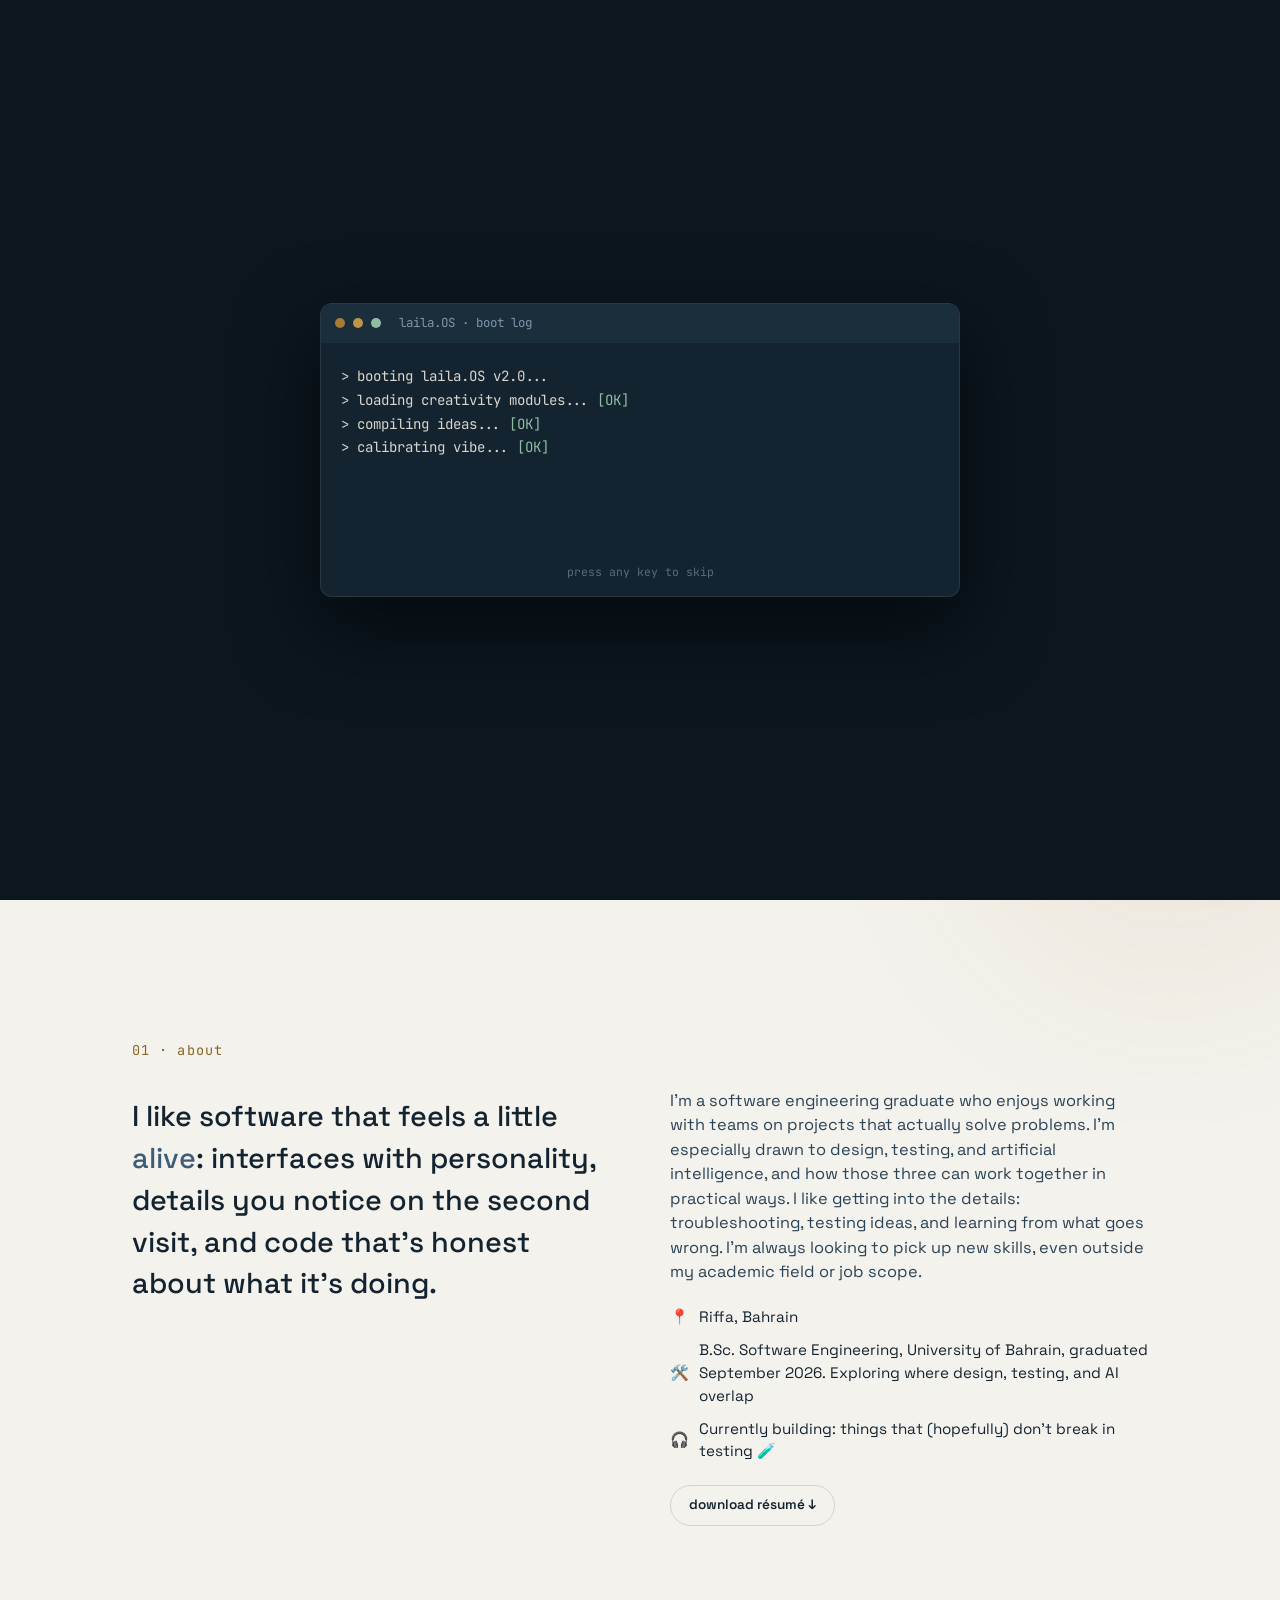
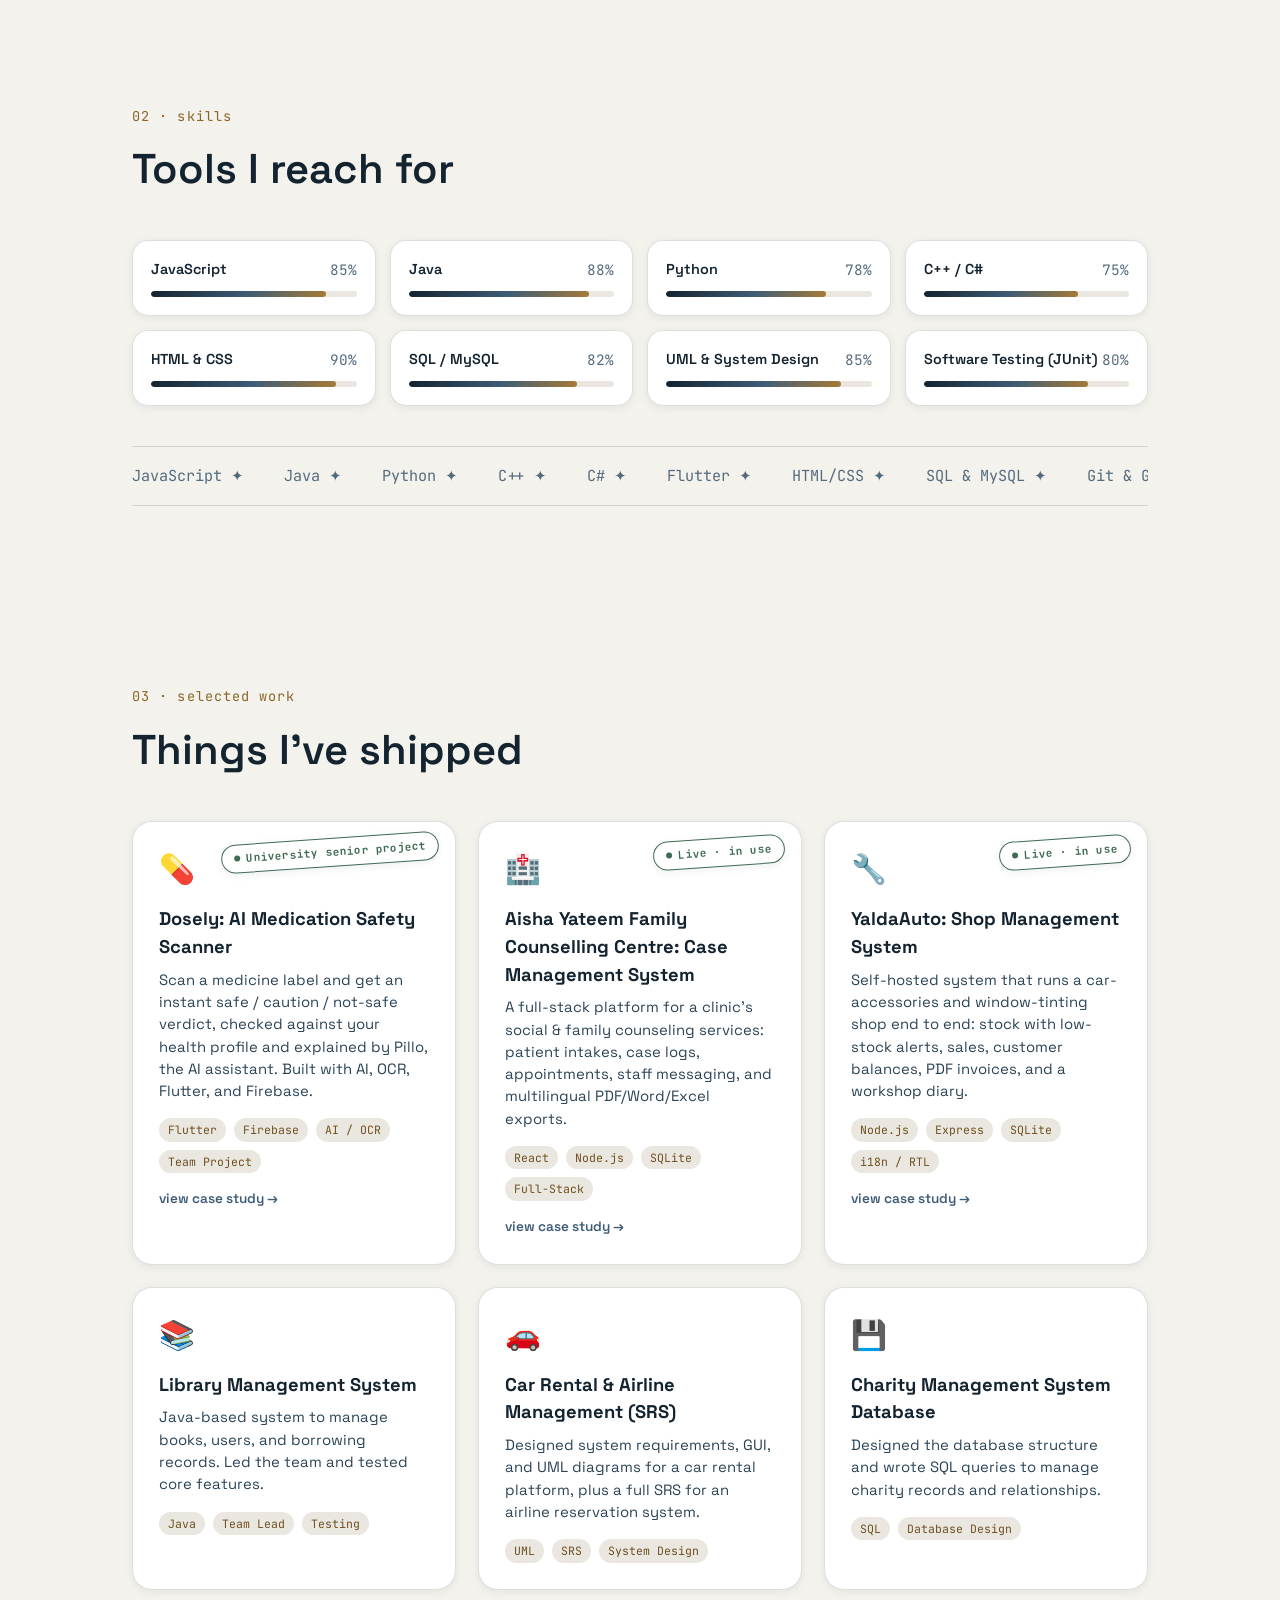
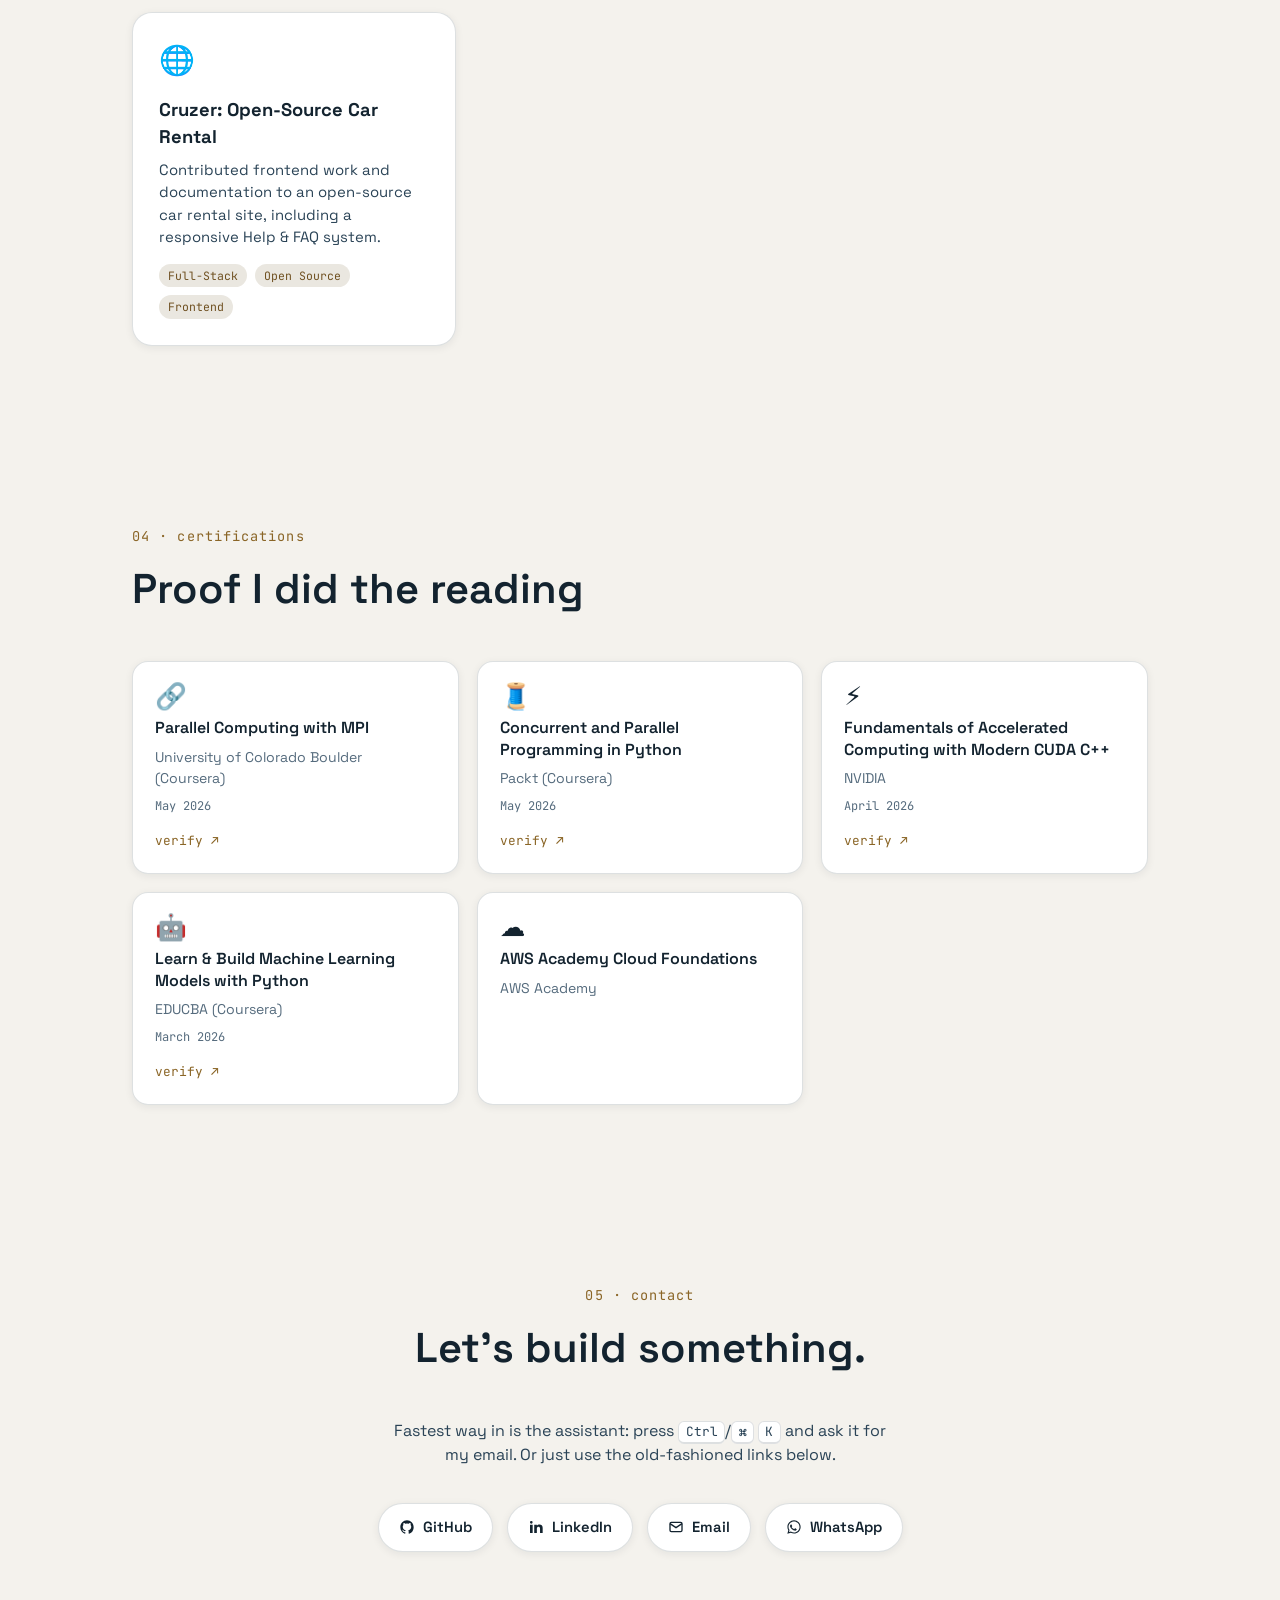
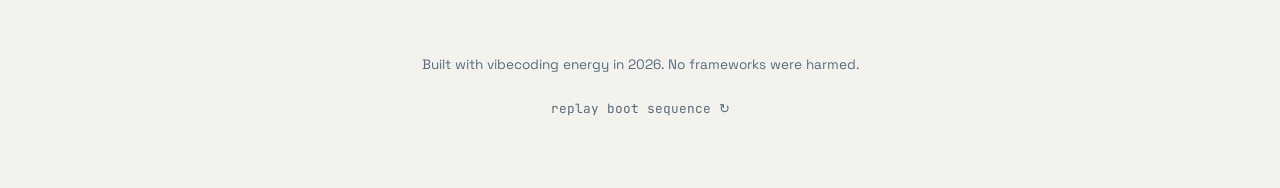
==== index.html @ dd442987 "arabic translator" ====
<!DOCTYPE html>
<html lang="en" dir="ltr" data-theme="light">
<head>
<meta charset="UTF-8">
<meta name="viewport" content="width=device-width, initial-scale=1.0">
<!-- Keep this page itself uncached, so a bumped ?v= below is actually seen.
     Browsers honour these inconsistently — a hard reload (Ctrl+Shift+R) is
     still the guaranteed way to pick up an edit. -->
<meta http-equiv="Cache-Control" content="no-cache, no-store, must-revalidate">
<meta http-equiv="Pragma" content="no-cache">
<meta http-equiv="Expires" content="0">
<title>Laila Haji · Software Engineer</title>
<meta name="description" content="Laila Haji's personal corner of the internet. Software engineering graduate focused on design, testing, and AI.">
<link rel="icon" href="data:image/svg+xml,%3Csvg xmlns='http://www.w3.org/2000/svg' viewBox='0 0 100 100'%3E%3Ctext y='.9em' font-size='90'%3E%F0%9F%A6%8B%3C/text%3E%3C/svg%3E">
<link rel="preconnect" href="https://fonts.googleapis.com">
<link rel="preconnect" href="https://fonts.gstatic.com" crossorigin>
<!-- Space Grotesk / JetBrains Mono carry no Arabic glyphs, so IBM Plex Sans
     Arabic is loaded alongside them and takes over under [dir="rtl"]. It's
     loaded in both languages because the ع on the language toggle needs it. -->
<link href="https://fonts.googleapis.com/css2?family=Space+Grotesk:wght@400;500;600;700&family=JetBrains+Mono:wght@400;500;600&family=IBM+Plex+Sans+Arabic:wght@400;500;600;700&display=swap" rel="stylesheet">
<link rel="stylesheet" href="css/style.css?v=14">
<!-- Set lang/dir before first paint — otherwise an Arabic visitor gets a
     visible LTR→RTL flip once i18n.js runs. Mirrors the pattern the theme
     toggle uses via localStorage. -->
<script>
(function () {
  try {
    var saved = localStorage.getItem("laila-lang");
    var lang = (saved === "ar" || saved === "en")
      ? saved
      : ((navigator.language || "en").toLowerCase().indexOf("ar") === 0 ? "ar" : "en");
    var root = document.documentElement;
    root.setAttribute("lang", lang);
    root.setAttribute("dir", lang === "ar" ? "rtl" : "ltr");
  } catch (e) { /* storage blocked — i18n.js still sorts it out on load */ }
})();
</script>
</head>
<body>

<!-- Boot / intro sequence -->
<div id="boot-screen" aria-hidden="true">
  <div class="boot-window">
    <div class="boot-bar">
      <span class="boot-dot r"></span><span class="boot-dot y"></span><span class="boot-dot g"></span>
      <span class="boot-title" data-i18n="boot.title">laila.OS · boot log</span>
    </div>
    <pre id="boot-log" class="boot-log"></pre>
    <div class="boot-hint" data-i18n="boot.hint">press any key to skip</div>
  </div>
</div>

<!-- Custom cursor -->
<div id="cursor-dot" class="cursor-dot"></div>
<div id="cursor-ring" class="cursor-ring"></div>

<!-- Secret doorway transition — type "vault" anywhere on the page -->
<div id="portal-overlay" aria-hidden="true"></div>

<!-- Generative background -->
<canvas id="bg-canvas"></canvas>
<div class="bg-glow bg-glow-1"></div>
<div class="bg-glow bg-glow-2"></div>

<!-- Scroll progress -->
<div id="scroll-progress"></div>

<!-- Nav -->
<header class="nav">
  <a href="#home" class="nav-logo">L<span>.</span></a>
  <nav class="nav-links">
    <a href="#about" data-i18n="nav.about">about</a>
    <a href="#work" data-i18n="nav.work">work</a>
    <a href="#skills" data-i18n="nav.skills">skills</a>
    <a href="#certs" data-i18n="nav.certs">certs</a>
    <a href="#contact" data-i18n="nav.contact">contact</a>
  </nav>
  <div class="nav-actions">
    <button id="ask-ai-btn" class="btn btn-ghost" data-i18n-title="nav.askTitle" title="Ask the assistant (Ctrl/Cmd + K)">
      <span class="dot-pulse"></span> <span data-i18n="nav.ask">ask laila.ai</span>
    </button>
    <!-- language toggle: always labelled with the language you'd switch TO -->
    <button id="lang-toggle" class="lang-btn" data-i18n-title="lang.title" data-i18n-aria-label="lang.title">
      <span id="lang-label" data-i18n="lang.label">ع</span>
    </button>
    <button id="theme-toggle" class="icon-btn" data-i18n-title="nav.theme" data-i18n-aria-label="nav.theme" title="Toggle theme" aria-label="Toggle theme">
      <svg id="theme-icon" width="18" height="18" viewBox="0 0 24 24" fill="none" stroke="currentColor" stroke-width="2"><path d="M21 12.79A9 9 0 1 1 11.21 3 7 7 0 0 0 21 12.79z"/></svg>
    </button>
  </div>
</header>

<main id="home">

  <!-- HERO -->
  <section class="hero">
    <div class="hero-text" data-reveal>
      <p class="eyebrow" data-i18n="hero.eyebrow">&lt;hello world/&gt;</p>
      <h1><span data-i18n="hero.greet">Hi, I'm</span> <span class="grad-text" id="hero-name">Laila</span>.<br><span data-i18n="hero.iam">I'm a</span> <span id="typed-role" class="typed-role"></span><span class="caret">|</span></h1>
      <p class="hero-sub" data-i18n="hero.sub">Software engineering graduate, fresh out of the University of Bahrain as of September 2026. I care about design, testing, and AI, and about building things that actually solve problems. This site is one of them; the assistant in the corner actually answers questions about me.</p>
      <div class="hero-cta">
        <a href="#work" class="btn btn-primary" data-i18n="hero.cta1">see the work</a>
        <button class="btn btn-outline" data-open-ai data-i18n="hero.cta2">ask the AI about me →</button>
      </div>
      <div class="hero-tags">
        <span data-i18n="hero.tag1">#solvesRealProblems</span><span data-i18n="hero.tag2">#testEverything</span><span data-i18n="hero.tag3">#AIcurious</span>
      </div>
    </div>

    <!-- The orrery: three orbital planes in real 3D (nodes pass behind the
         core), inside an instrument dial with a slow sweep. Decorative —
         hidden from assistive tech, and it holds still under
         prefers-reduced-motion. -->
    <div class="hero-visual" data-reveal>
      <div class="orrery" id="orrery" aria-hidden="true">

        <div class="dial">
          <span class="dial-ticks"></span>
          <span class="dial-ticks dial-ticks-major"></span>
          <span class="dial-edge"></span>
          <span class="dial-sweep"></span>
        </div>

        <!-- the core's ambient shadow, kept OUTSIDE the 3D stage on purpose
             (a blurred shadow inside a preserve-3d subtree rasterises
             against its square layer bounds and shows as a box) -->
        <span class="core-shadow"></span>

        <div class="orrery-stage" id="orrery-stage">
          <div class="plane plane-1">
            <span class="plane-ring"></span>
            <span class="plane-spin"><i class="node node-lg"></i></span>
          </div>

          <div class="plane plane-2">
            <span class="plane-ring"></span>
            <span class="plane-spin">
              <i class="node"></i>
              <i class="node node-far"></i>
            </span>
          </div>

          <div class="plane plane-3">
            <span class="plane-ring"></span>
            <span class="plane-spin">
              <i class="node node-wing">
                <svg viewBox="0 0 64 64" aria-hidden="true">
                  <path d="M32 30 C20 6 2 10 6 26 C9 38 24 34 32 30 Z"/>
                  <path d="M32 30 C44 6 62 10 58 26 C55 38 40 34 32 30 Z"/>
                  <path d="M32 32 C22 50 6 54 8 44 C10 36 24 34 32 32 Z"/>
                  <path d="M32 32 C42 50 58 54 56 44 C54 36 40 34 32 32 Z"/>
                  <rect x="30.5" y="25" width="3" height="17" rx="1.5"/>
                </svg>
              </i>
            </span>
          </div>

          <div class="core">
            <span class="core-halo"></span>
            <span class="core-halo core-halo-2"></span>
            <span class="core-mark">L</span>
          </div>
        </div>

      </div>
    </div>

    <button class="scroll-cue" id="scroll-cue" aria-label="Scroll down">
      <span></span> <span data-i18n="hero.scroll">scroll</span>
    </button>
  </section>

  <!-- ABOUT -->
  <section id="about" class="section">
    <p class="section-kicker" data-reveal data-i18n="kicker.about">01 · about</p>
    <div class="about-grid">
      <h2 class="about-lead" data-reveal data-i18n-html="about.lead">
        I like software that feels a little <em>alive</em>: interfaces with
        personality, details you notice on the second visit, and code that's
        honest about what it's doing.
      </h2>
      <div class="about-body" data-reveal>
        <p id="about-text">
          This is placeholder bio copy. Open <code>js/data.js</code> and edit
          <code>siteData.about</code> to make it yours. Talk about what you
          build, what you're curious about, and what you're currently
          leveling up in.
        </p>
        <ul class="about-facts">
          <li><span>📍</span> <span id="about-location">Somewhere, Earth</span></li>
          <li><span>🛠️</span> <span id="about-focus">Building things that think a little</span></li>
          <li><span>🎧</span> <span id="about-status">Currently vibing to: lo-fi + old error messages</span></li>
        </ul>
        <a id="resume-link" href="#" target="_blank" rel="noopener" class="btn btn-outline btn-sm" data-i18n="about.resume">download résumé ↓</a>
      </div>
    </div>
  </section>

  <!-- SKILLS -->
  <section id="skills" class="section">
    <p class="section-kicker" data-reveal data-i18n="kicker.skills">02 · skills</p>
    <h2 class="section-title" data-reveal data-i18n="title.skills">Tools I reach for</h2>
    <div id="skills-grid" class="skills-grid" data-reveal></div>
    <div class="marquee" data-reveal>
      <div class="marquee-track" id="marquee-track"></div>
    </div>
  </section>

  <!-- PROJECTS -->
  <section id="work" class="section">
    <p class="section-kicker" data-reveal data-i18n="kicker.work">03 · selected work</p>
    <h2 class="section-title" data-reveal data-i18n="title.work">Things I've shipped</h2>
    <div id="projects-grid" class="projects-grid" data-reveal></div>
  </section>

  <!-- CERTIFICATIONS -->
  <section id="certs" class="section">
    <p class="section-kicker" data-reveal data-i18n="kicker.certs">04 · certifications</p>
    <h2 class="section-title" data-reveal data-i18n="title.certs">Proof I did the reading</h2>
    <div id="certs-grid" class="certs-grid" data-reveal></div>
  </section>

  <!-- CONTACT -->
  <section id="contact" class="section contact-section">
    <p class="section-kicker" data-reveal data-i18n="kicker.contact">05 · contact</p>
    <h2 class="section-title" data-reveal data-i18n="title.contact">Let's build something.</h2>
    <p class="contact-sub" data-reveal data-i18n-html="contact.sub">
      Fastest way in is the assistant: press <kbd>Ctrl</kbd>/<kbd>⌘</kbd> <kbd>K</kbd>
      and ask it for my email. Or just use the old-fashioned links below.
    </p>
    <div class="contact-links" id="contact-links" data-reveal></div>
  </section>

</main>

<footer class="footer">
  <p id="footer-text"></p>
  <button id="replay-boot" class="link-btn" data-i18n="footer.replay">replay boot sequence ↻</button>
</footer>

<!-- Floating AI orb -->
<button id="ai-orb" class="ai-orb" data-i18n-aria-label="ai.orb" aria-label="Open AI assistant">
  <span class="ai-orb-core"></span>
</button>

<!-- AI command palette -->
<div id="ai-overlay" class="ai-overlay" aria-hidden="true">
  <div class="ai-panel" role="dialog" aria-modal="true" data-i18n-aria-label="ai.dialog" aria-label="Laila AI assistant">
    <div class="ai-panel-header">
      <span class="ai-avatar">🧠</span>
      <div>
        <div class="ai-panel-title"><span data-i18n="ai.title">laila.ai</span> <span class="ai-live" data-i18n="ai.online">● online</span></div>
        <div class="ai-panel-sub" data-i18n="ai.sub">ask me anything about Laila. Try "who is laila" or "surprise me"</div>
      </div>
      <button id="ai-voice-toggle" class="icon-btn" data-i18n-title="ai.voice" data-i18n-aria-label="ai.voice" title="Toggle spoken replies" aria-label="Toggle voice replies">🔇</button>
      <button id="ai-close" class="icon-btn" data-i18n-aria-label="ai.close" aria-label="Close">✕</button>
    </div>
    <div id="ai-thread" class="ai-thread"></div>
    <div class="ai-chips" id="ai-chips"></div>
    <form id="ai-form" class="ai-form">
      <input id="ai-input" type="text" autocomplete="off" data-i18n-placeholder="ai.placeholder" placeholder="Type a question and hit enter…" />
      <button type="submit" class="btn btn-primary btn-sm" data-i18n="ai.send">send</button>
    </form>
  </div>
</div>

<!-- Project case-study popup -->
<div id="project-modal" class="pm-overlay" aria-hidden="true">
  <div class="pm-panel" role="dialog" aria-modal="true" aria-labelledby="pm-title">
    <button id="pm-close" class="pm-close" data-i18n-aria-label="pm.close" aria-label="Close project details">✕</button>
    <div id="pm-body" class="pm-body"></div>
  </div>
</div>

<div id="toast" class="toast"></div>

<!-- ?v= is a cache-buster: bump it after editing any of these so browsers
     fetch the new file instead of serving a stale copy. -->
<script src="js/data.js?v=14"></script>
<script src="js/data.ar.js?v=14"></script>
<script src="js/i18n.js?v=14"></script>
<script src="js/particles.js?v=14"></script>
<script src="js/ai-assistant.js?v=14"></script>
<script src="js/app.js?v=14"></script>
</body>
</html>
---- css/style.css ----
/* =========================================================
   laila.OS — stylesheet

   A FORMAL palette. Three families, one job each:

     Navy    #13232F   the ink, and the ground in dark mode
     Bone    #F4F2ED   the paper (warm off-white, never stark)
     Brass   #A77B36   the single accent, used sparingly
     Sage    #3F6B52   status only ("live / in progress")
     White   #FFFFFF   cards, so they lift off the paper

   The formality comes from restraint, not from the hues: one
   dominant neutral pair (navy on bone), one accent, and
   gradients that only ever move *within* a family — a tonal
   shift, never a rainbow. Saturation stays low; the loudest
   thing on the page should be the words.

   Navy and Brass are also the two steps everything else is
   built from: the cool ramp runs navy → slate, the warm ramp
   brass → pale brass. Mid-tones are fills, the darker steps
   are for text.

   Light mode = bone paper, navy ink. Dark mode inverts it.
   Components never name a raw colour — they use the role
   tokens (--ink, --surface, --accent-*), so both themes stay
   in step.
   ========================================================= */

:root {
  /* ===== brand constants — identical in both themes ===== */
  --white: #ffffff;
  --navy: #13232f;
  --bone: #f4f2ed;
  --brass: #a77b36;
  --sage: #3f6b52;

  --navy-rgb: 19, 35, 47;
  --bone-rgb: 244, 242, 237;
  --brass-rgb: 167, 123, 54;
  --sage-rgb: 63, 107, 82;

  /* cool ramp — navy through slate, deepest → palest */
  --navy-950: #0b161e;
  --navy-900: var(--navy);       /* brand ink */
  --navy-800: #1b2e3c;
  --navy-700: #2a4356;
  --navy-600: #3e5c76;           /* slate — text-safe on bone */
  --navy-500: #556b7d;           /* muted metadata            */
  --navy-400: #7d97ac;
  --navy-300: #a9bccb;

  /* paper ramp */
  --bone-100: var(--bone);       /* brand paper */
  --bone-200: #eae7e0;
  --bone-300: #d9d5cc;

  /* warm ramp — brass (the brand value is a fill; text uses -700/-800) */
  --brass-800: #6f5020;
  --brass-700: #8a6526;
  --brass-600: var(--brass);     /* brand accent */
  --brass-400: #c09348;
  --brass-300: #dcbe84;

  /* status only — a muted sage, so "live" still reads as live */
  --sage-600: var(--sage);
  --sage-300: #8fbfa3;

  /* ===== LIGHT (default) roles ===== */
  --bg: var(--bone-100);
  --bg-soft: var(--bone-200);
  --surface: var(--white);
  --surface-glass: rgba(255, 255, 255, 0.78);
  --border: rgba(var(--navy-rgb), 0.14);
  --ink: var(--navy-900);
  --ink-soft: var(--navy-700);
  --ink-faint: var(--navy-500);

  --accent-1: var(--brass-700);  /* primary   — kickers, links, hovers   */
  --accent-2: var(--navy-600);   /* secondary — slate, the quiet one     */
  --accent-3: var(--brass-600);  /* brand brass — rules, dots, fills     */
  --accent-4: var(--navy-400);   /* decorative only — glows, particles   */

  --signal: var(--sage-600);     /* "live / in progress" badge border + dot */
  --signal-ink: var(--sage-600); /* …and its label                          */
  --signal-rgb: var(--sage-rgb);
  --on-grad: var(--white);       /* text laid over --grad / --grad-cta   */
  --on-soft: var(--brass-800);   /* accent text laid over --bg-soft      */

  /* Four gradients, by how much contrast whatever sits on top needs.
     All of them stay inside one family — that is what keeps this
     formal rather than festive. */
  --grad: linear-gradient(120deg, var(--navy-900) 0%, var(--navy-600) 100%);
  --grad-cta: linear-gradient(120deg, var(--navy-900) 0%, var(--navy-700) 100%);
  --grad-orb: linear-gradient(140deg, var(--navy-900) 0%, var(--navy-600) 100%);
  --grad-vivid: linear-gradient(120deg, var(--navy-900) 0%, var(--navy-600) 55%, var(--brass-600) 100%);
  --grad-soft: linear-gradient(120deg, rgba(var(--navy-rgb),.05), rgba(var(--brass-rgb),.10) 100%);

  --shadow-sm: 0 2px 8px rgba(var(--navy-rgb), 0.07);
  --shadow-md: 0 10px 26px rgba(var(--navy-rgb), 0.11);
  --shadow-glow: 0 10px 30px rgba(var(--navy-rgb), 0.20);

  --font-display: 'Space Grotesk', system-ui, sans-serif;
  --font-mono: 'JetBrains Mono', ui-monospace, monospace;

  --radius: 20px;
  color-scheme: light;
}

:root[data-theme="dark"] {
  /* ===== DARK roles — same families, inverted ===== */
  --bg: var(--navy-950);
  --bg-soft: var(--navy-700);   /* one step above --surface, so chips and
                                   inputs still separate from the card */
  --surface: var(--navy-800);
  --surface-glass: rgba(27, 46, 60, 0.74);
  --border: rgba(var(--bone-rgb), 0.15);
  --ink: var(--bone-100);
  --ink-soft: var(--bone-300);
  --ink-faint: var(--navy-300);

  --accent-1: var(--brass-300);
  --accent-2: var(--navy-300);
  --accent-3: var(--brass-400);
  --accent-4: var(--navy-400);

  --signal: var(--sage-300);
  --signal-ink: var(--sage-300);
  --signal-rgb: 143, 191, 163;
  --on-grad: var(--navy-950);
  --on-soft: var(--brass-300);

  --grad: linear-gradient(120deg, var(--bone-100) 0%, var(--brass-300) 100%);
  --grad-cta: linear-gradient(120deg, var(--brass-300) 0%, var(--brass-400) 100%);
  --grad-orb: linear-gradient(140deg, var(--navy-300) 0%, var(--bone-100) 100%);
  --grad-vivid: linear-gradient(120deg, var(--navy-300) 0%, var(--bone-100) 55%, var(--brass-300) 100%);
  --grad-soft: linear-gradient(120deg, rgba(var(--bone-rgb),.04), rgba(var(--brass-rgb),.14) 100%);

  --shadow-sm: 0 2px 8px rgba(0, 0, 0, 0.35);
  --shadow-md: 0 10px 26px rgba(0, 0, 0, 0.5);
  --shadow-glow: 0 10px 30px rgba(0, 0, 0, 0.55);
  color-scheme: dark;
}

* { box-sizing: border-box; }
html { scroll-behavior: smooth; }

body {
  margin: 0;
  background: var(--bg);
  color: var(--ink);
  font-family: var(--font-display);
  line-height: 1.5;
  overflow-x: hidden;
  transition: background .4s ease, color .4s ease;
}

img, svg { display: block; max-width: 100%; }
a { color: inherit; text-decoration: none; }
code { font-family: var(--font-mono); background: var(--bg-soft); padding: .1em .4em; border-radius: 6px; font-size: .9em; }
kbd { font-family: var(--font-mono); background: var(--surface); border: 1px solid var(--border); border-bottom-width: 2px; padding: .1em .5em; border-radius: 6px; font-size: .8em; }

::selection { background: var(--accent-2); color: var(--white); }

/* Custom scrollbar */
::-webkit-scrollbar { width: 10px; }
::-webkit-scrollbar-track { background: var(--bg); }
::-webkit-scrollbar-thumb { background: var(--grad-vivid); border-radius: 10px; }

.grad-text {
  background: var(--grad);
  -webkit-background-clip: text;
  background-clip: text;
  color: transparent;
}

/* ---------- layout helpers ---------- */
.section { max-width: 1080px; margin: 0 auto; padding: 140px 32px 40px; position: relative; }
.section-kicker {
  font-family: var(--font-mono);
  color: var(--accent-1);
  letter-spacing: .08em;
  font-size: .85rem;
  margin: 0 0 12px;
}
.section-title { font-size: clamp(1.8rem, 4vw, 2.6rem); margin: 0 0 40px; font-weight: 600; }

/* ---------- buttons ---------- */
.btn {
  display: inline-flex; align-items: center; gap: 8px;
  font-family: var(--font-display);
  font-weight: 600; font-size: .95rem;
  padding: 13px 24px; border-radius: 999px;
  border: 1px solid transparent; cursor: pointer;
  transition: transform .25s ease, box-shadow .25s ease, background .25s ease, border-color .25s ease;
}
.btn:active { transform: scale(.96); }
.btn-primary { background: var(--grad-cta); color: var(--on-grad); box-shadow: var(--shadow-md); }
.btn-primary:hover { transform: translateY(-2px); box-shadow: var(--shadow-glow); }
.btn-outline { background: transparent; border-color: var(--border); color: var(--ink); }
.btn-outline:hover { border-color: var(--accent-1); color: var(--accent-1); transform: translateY(-2px); }
.btn-ghost { background: var(--surface-glass); border-color: var(--border); color: var(--ink); backdrop-filter: blur(10px); }
.btn-ghost:hover { border-color: var(--accent-2); }
.btn-sm { padding: 9px 18px; font-size: .85rem; }
.link-btn { background: none; border: none; color: var(--ink-faint); font-family: var(--font-mono); font-size: .8rem; cursor: pointer; }
.link-btn:hover { color: var(--accent-1); }

.icon-btn {
  width: 38px; height: 38px; border-radius: 50%;
  display: grid; place-items: center;
  background: var(--surface-glass); border: 1px solid var(--border); color: var(--ink);
  cursor: pointer; backdrop-filter: blur(10px);
  transition: transform .25s ease, border-color .25s;
}
.icon-btn:hover { transform: rotate(15deg); border-color: var(--accent-1); }

/* language toggle — sibling of .icon-btn, but it holds a word rather than a
   glyph, so it sizes to its label and doesn't tilt on hover */
.lang-btn {
  height: 38px; min-width: 42px; padding: 0 13px; border-radius: 999px;
  display: grid; place-items: center;
  background: var(--surface-glass); border: 1px solid var(--border); color: var(--ink);
  /* the ع has to render even while the page is in English, so the Arabic
     face leads here regardless of theme or direction */
  font-family: 'IBM Plex Sans Arabic', var(--font-mono);
  font-weight: 600; font-size: .88rem; line-height: 1;
  cursor: pointer; backdrop-filter: blur(10px);
  transition: transform .25s ease, border-color .25s, color .25s;
}
.lang-btn:hover { border-color: var(--accent-1); color: var(--accent-1); transform: translateY(-2px); }
.lang-btn:active { transform: scale(.94); }

.dot-pulse {
  width: 7px; height: 7px; border-radius: 50%; background: var(--accent-3);
  box-shadow: 0 0 0 0 rgba(var(--brass-rgb),.6);
  animation: pulse 1.8s infinite;
}
@keyframes pulse {
  0% { box-shadow: 0 0 0 0 rgba(var(--brass-rgb),.55); }
  70% { box-shadow: 0 0 0 8px rgba(var(--brass-rgb),0); }
  100% { box-shadow: 0 0 0 0 rgba(var(--brass-rgb),0); }
}

/* ---------- background fx ---------- */
#bg-canvas { position: fixed; inset: 0; z-index: -2; opacity: .5; }
.bg-glow { position: fixed; border-radius: 50%; filter: blur(90px); z-index: -1; pointer-events: none; opacity: .5; }
/* warm, low-contrast washes — gold rather than wood, so on cream they read
   as light on parchment instead of a stain */
/* kept deliberately faint — a formal page shouldn't look lit from behind */
.bg-glow-1 { width: 480px; height: 480px; background: var(--accent-4); top: -120px; inset-inline-start: -120px; opacity: .14; }
.bg-glow-2 { width: 420px; height: 420px; background: var(--accent-3); bottom: -100px; inset-inline-end: -100px; opacity: .08; }
/* the dark ground can carry a little more before it reads as a stain */
:root[data-theme="dark"] .bg-glow-1 { opacity: .22; }
:root[data-theme="dark"] .bg-glow-2 { opacity: .13; }

/* grows from the reading-start edge: left in English, right in Arabic */
#scroll-progress {
  position: fixed; top: 0; inset-inline-start: 0; height: 3px; width: 0%;
  background: var(--grad-vivid); z-index: 500; transition: width .1s linear;
}

/* ---------- custom cursor ---------- */
.cursor-dot, .cursor-ring { position: fixed; top: 0; left: 0; pointer-events: none; z-index: 900; border-radius: 50%; transform: translate(-50%, -50%); }
.cursor-dot { width: 6px; height: 6px; background: var(--accent-2); }
.cursor-ring { width: 32px; height: 32px; border: 1.5px solid var(--accent-1); transition: width .2s, height .2s, border-color .2s, opacity .2s; opacity: .6; }
.cursor-ring.hovering { width: 52px; height: 52px; border-color: var(--accent-2); }
body.no-custom-cursor .cursor-dot, body.no-custom-cursor .cursor-ring { display: none; }
@media (pointer: coarse) { .cursor-dot, .cursor-ring { display: none; } }

/* ---------- nav ---------- */
.nav {
  position: fixed; top: 0; left: 0; right: 0; z-index: 300;
  display: flex; align-items: center; justify-content: space-between;
  padding: 18px 32px;
  background: var(--surface-glass);
  backdrop-filter: blur(14px);
  border-bottom: 1px solid var(--border);
}
.nav-logo { font-family: var(--font-mono); font-weight: 600; font-size: 1.3rem; }
.nav-logo span { color: var(--accent-2); }
.nav-links { display: flex; gap: 28px; font-size: .92rem; }
.nav-links a { color: var(--ink-soft); position: relative; }
.nav-links a:hover { color: var(--ink); }
.nav-links a::after {
  content: ""; position: absolute; inset-inline-start: 0; bottom: -4px; height: 2px; width: 0%;
  background: var(--grad-vivid); transition: width .25s ease;
}
.nav-links a:hover::after { width: 100%; }
.nav-actions { display: flex; align-items: center; gap: 10px; }
@media (max-width: 760px) { .nav-links { display: none; } }

/* ---------- hero ---------- */
.hero {
  min-height: 100vh; display: grid; grid-template-columns: 1.1fr .9fr; align-items: center; gap: 40px;
  max-width: 1180px; margin: 0 auto; padding: 130px 32px 60px;
}
.eyebrow { font-family: var(--font-mono); color: var(--accent-1); font-size: .9rem; margin: 0 0 14px; }
.hero h1 { font-size: clamp(2.4rem, 5.4vw, 4rem); line-height: 1.1; margin: 0 0 22px; font-weight: 700; }
.typed-role { background: var(--grad); -webkit-background-clip: text; background-clip: text; color: transparent; }
.caret { color: var(--accent-2); animation: blink 1s step-end infinite; }
@keyframes blink { 50% { opacity: 0; } }
.hero-sub { color: var(--ink-soft); font-size: 1.08rem; max-width: 46ch; margin: 0 0 30px; }
.hero-cta { display: flex; gap: 14px; flex-wrap: wrap; margin-bottom: 28px; }
.hero-tags { display: flex; gap: 10px; flex-wrap: wrap; font-family: var(--font-mono); font-size: .78rem; color: var(--ink-faint); }
.hero-tags span { background: var(--surface); border: 1px solid var(--border); padding: 5px 10px; border-radius: 999px; }

@keyframes float { 0%, 100% { transform: translateY(0); } 50% { transform: translateY(-16px); } }
@keyframes spin { to { transform: rotate(360deg); } }

/* =========================================================
   THE ORRERY — hero centrepiece
   An instrument dial (ticks + a slow brass sweep) around three
   orbital planes rendered in real 3D: every plane is tilted in
   the same perspective as the core, so the nodes genuinely pass
   behind it on the far half of each orbit. No canvas, no
   library — transforms and two masked conic gradients.
   ========================================================= */
.hero-visual { position: relative; height: 420px; display: grid; place-items: center; }

.orrery {
  --orrery: clamp(272px, 31vw, 384px);
  position: relative; width: var(--orrery); height: var(--orrery);
  perspective: 900px;
}

/* ---- the dial: fixed instrument ring around the orbits ---- */
.dial { position: absolute; inset: 0; pointer-events: none; }
.dial > * { position: absolute; inset: 0; border-radius: 50%; }

/* 60 minor ticks + 12 major ones, drawn as repeating conic gradients and
   masked down to a narrow band at the rim — cheaper than 72 elements. */
.dial-ticks {
  background: repeating-conic-gradient(from 0deg,
    rgba(var(--navy-rgb), .30) 0deg .35deg, transparent .35deg 6deg);
  -webkit-mask: radial-gradient(closest-side, transparent 0 94%, #000 94.5% 100%);
          mask: radial-gradient(closest-side, transparent 0 94%, #000 94.5% 100%);
}
.dial-ticks-major {
  background: repeating-conic-gradient(from 0deg,
    rgba(var(--navy-rgb), .45) 0deg .6deg, transparent .6deg 30deg);
  -webkit-mask: radial-gradient(closest-side, transparent 0 88%, #000 88.5% 100%);
          mask: radial-gradient(closest-side, transparent 0 88%, #000 88.5% 100%);
  animation: spin 150s linear infinite;
}
:root[data-theme="dark"] .dial-ticks { background: repeating-conic-gradient(from 0deg, rgba(var(--bone-rgb), .26) 0deg .35deg, transparent .35deg 6deg); }
:root[data-theme="dark"] .dial-ticks-major { background: repeating-conic-gradient(from 0deg, rgba(var(--bone-rgb), .38) 0deg .6deg, transparent .6deg 30deg); }

.dial-edge { border: 1px solid var(--border); }

/* the sweep — one brass arc, once round every 11s */
.dial-sweep {
  background: conic-gradient(from 0deg,
    rgba(var(--brass-rgb), 0) 0deg,
    rgba(var(--brass-rgb), .50) 52deg,
    rgba(var(--brass-rgb), 0) 68deg,
    transparent 68deg 360deg);
  -webkit-mask: radial-gradient(closest-side, transparent 0 91%, #000 92% 100%);
          mask: radial-gradient(closest-side, transparent 0 91%, #000 92% 100%);
  animation: spin 11s linear infinite;
}

/* ---- the 3D stage ---- */
.orrery-stage {
  position: absolute; inset: 0;
  transform-style: preserve-3d;
  /* --tx / --ty are nudged by the pointer (see initOrrery in app.js) */
  transform: rotateX(var(--tx, 0deg)) rotateY(var(--ty, 0deg));
  transition: transform .9s cubic-bezier(.2, .8, .2, 1);
  /* no will-change here on purpose: promoting this subtree to its own
     composited layer makes the core's soft shadow rasterise against a
     square layer bound, which shows as a faint box behind the sphere */
}

.plane { position: absolute; inset: 0; transform-style: preserve-3d; }
/* deliberately stronger than --border: at this tilt an orbit collapses to a
   hairline, and it has to stay legible as structure */
.plane-ring {
  position: absolute; inset: 0; border-radius: 50%;
  border: 1px dashed rgba(var(--navy-rgb), .30);
}
:root[data-theme="dark"] .plane-ring { border-color: rgba(var(--bone-rgb), .28); }
.plane-spin {
  position: absolute; inset: 0; transform-style: preserve-3d;
  animation: spin var(--dur, 20s) linear infinite;
}

/* Each plane is tilted differently, and each node is counter-tilted by the
   same amount so it stays a round dot facing the viewer. */
.plane-1 { transform: rotateX(72deg) rotateZ(-14deg); }
.plane-1 .plane-spin { --dur: 27s; }
.plane-1 .node { transform: rotateX(-72deg); }

.plane-2 { inset: 9%; transform: rotateX(56deg) rotateZ(38deg); }
.plane-2 .plane-ring { border-style: solid; }
.plane-2 .plane-spin { --dur: 18s; animation-direction: reverse; }
.plane-2 .node { transform: rotateX(-56deg); }

.plane-3 { inset: 20%; transform: rotateX(79deg) rotateZ(-48deg); }
.plane-3 .plane-spin { --dur: 12s; }
.plane-3 .node { transform: rotateX(-79deg); }

.node {
  position: absolute; top: 50%; left: 100%;
  width: 11px; height: 11px; margin: -5.5px 0 0 -5.5px;
  border-radius: 50%; background: var(--accent-3);
  box-shadow: 0 0 12px 1px rgba(var(--brass-rgb), .55);
}
.node-lg { width: 15px; height: 15px; margin: -7.5px 0 0 -7.5px; }
.node-far { left: 0; }                 /* the far side of the same orbit */

.node-wing {
  width: 26px; height: 26px; margin: -13px 0 0 -13px;
  background: none; box-shadow: none; color: var(--accent-3);
}
.node-wing svg { width: 100%; height: 100%; fill: currentColor; animation: wingFlap 1.1s ease-in-out infinite alternate; }
@keyframes wingFlap { from { transform: scaleX(1); } to { transform: scaleX(.6); } }

/* ---- the core ---- */
.core-shadow {
  position: absolute; top: 50%; left: 50%;
  /* wider than the core so the falloff is gradual rather than a hard rim */
  width: 66%; height: 66%;
  transform: translate(-50%, -46%);
  border-radius: 50%; pointer-events: none;
  background: radial-gradient(closest-side,
    rgba(var(--navy-rgb), .20), rgba(var(--navy-rgb), .13) 58%, rgba(var(--navy-rgb), 0) 100%);
}
:root[data-theme="dark"] .core-shadow {
  background: radial-gradient(closest-side,
    rgba(0, 0, 0, .5), rgba(0, 0, 0, .3) 58%, rgba(0, 0, 0, 0) 100%);
}

.core {
  position: absolute; top: 50%; left: 50%;
  width: 38%; height: 38%;
  border-radius: 50%;
  background: var(--grad-orb);
  /* insets only — the outer shadow lives on .core-shadow, see the note in
     index.html */
  box-shadow:
    inset -10px -16px 36px rgba(var(--navy-rgb), .24),
    inset 8px 10px 28px rgba(255, 255, 255, .20);
  display: grid; place-items: center;
  animation: coreBreathe 7s ease-in-out infinite;
}
@keyframes coreBreathe {
  0%, 100% { transform: translate(-50%, -50%) scale(1); }
  50%      { transform: translate(-50%, -50%) scale(1.035); }
}
.core-mark {
  font-family: var(--font-display); font-weight: 700; line-height: 1;
  font-size: clamp(1.9rem, 4.4vw, 2.9rem); color: var(--on-grad);
}
.core-halo {
  position: absolute; inset: 0; border-radius: 50%;
  border: 1px solid rgba(var(--brass-rgb), .55);
  animation: haloPulse 5s ease-out infinite;
}
.core-halo-2 { animation-delay: 2.5s; }
@keyframes haloPulse {
  0%   { transform: scale(1);    opacity: .5; }
  70%  { opacity: 0; }
  100% { transform: scale(1.8);  opacity: 0; }
}

.scroll-cue {
  position: absolute; bottom: 20px; left: 50%; transform: translateX(-50%);
  background: none; border: none; color: var(--ink-faint); font-family: var(--font-mono); font-size: .75rem;
  display: flex; flex-direction: column; align-items: center; gap: 8px; cursor: pointer;
}
.scroll-cue span { width: 1px; height: 26px; background: var(--grad-vivid); animation: scrollDown 1.8s ease-in-out infinite; }
@keyframes scrollDown { 0% { transform: scaleY(0); transform-origin: top; opacity: 1; } 50% { transform: scaleY(1); transform-origin: top; } 51% { transform-origin: bottom; } 100% { transform: scaleY(0); transform-origin: bottom; opacity: 0; } }

@media (max-width: 860px) {
  .hero { grid-template-columns: 1fr; text-align: left; }
  .hero-visual { height: 300px; order: -1; }
  .orrery { --orrery: clamp(210px, 62vw, 290px); }
}

/* ---------- reveal on scroll ---------- */
[data-reveal] { opacity: 0; transform: translateY(26px); transition: opacity .7s ease, transform .7s ease; }
[data-reveal].in-view { opacity: 1; transform: translateY(0); }

/* ---------- about ---------- */
.about-grid { display: grid; grid-template-columns: 1fr 1fr; gap: 60px; }
.about-lead { font-size: clamp(1.3rem, 2.6vw, 1.8rem); font-weight: 500; line-height: 1.45; }
.about-lead em { font-style: normal; color: var(--accent-2); }
.about-body p { color: var(--ink-soft); font-size: 1.02rem; }
.about-facts { list-style: none; padding: 0; margin: 22px 0; display: flex; flex-direction: column; gap: 10px; font-size: .95rem; }
.about-facts li { display: flex; gap: 10px; align-items: center; }
@media (max-width: 800px) { .about-grid { grid-template-columns: 1fr; gap: 24px; } }

/* ---------- skills ---------- */
.skills-grid { display: grid; grid-template-columns: repeat(auto-fill, minmax(220px, 1fr)); gap: 14px; margin-bottom: 40px; }
.skill-card {
  background: var(--surface); border: 1px solid var(--border); border-radius: 16px; padding: 18px;
  box-shadow: var(--shadow-sm); transition: transform .25s ease, box-shadow .25s ease;
}
.skill-card:hover { transform: translateY(-4px); box-shadow: var(--shadow-md); }
.skill-top { display: flex; justify-content: space-between; font-size: .9rem; margin-bottom: 10px; }
.skill-name { font-weight: 600; }
.skill-pct { color: var(--ink-faint); font-family: var(--font-mono); }
.skill-bar { height: 6px; border-radius: 4px; background: var(--bg-soft); overflow: hidden; }
.skill-fill { height: 100%; border-radius: 4px; background: var(--grad-vivid); width: 0%; transition: width 1.2s cubic-bezier(.2,.8,.2,1); }

.marquee { overflow: hidden; border-top: 1px solid var(--border); border-bottom: 1px solid var(--border); padding: 18px 0; }
.marquee-track { display: flex; gap: 40px; width: max-content; animation: marquee 22s linear infinite; font-family: var(--font-mono); color: var(--ink-faint); white-space: nowrap; }
.marquee-track span { font-size: .95rem; }
@keyframes marquee { from { transform: translateX(0); } to { transform: translateX(-50%); } }

/* ---------- project case-study popup ---------- */
.pm-overlay {
  /* above .nav (300) — same tier as the AI overlay, below the custom cursor (900) */
  position: fixed; inset: 0; z-index: 850; display: none;
  align-items: flex-start; justify-content: center;
  padding: 88px 20px 48px; overflow-y: auto;
  background: rgba(var(--navy-rgb), .72); backdrop-filter: blur(6px);
}
.pm-overlay.open { display: flex; animation: pmFade .25s ease; }

/* while the popup is open, get every other fixed-position thing out of its way */
body.pm-open .nav,
body.pm-open .ai-orb,
body.pm-open #scroll-progress { display: none !important; }
@keyframes pmFade { from { opacity: 0; } to { opacity: 1; } }

.pm-panel {
  position: relative; width: min(880px, 100%);
  background: var(--bg); border: 1px solid var(--border); border-radius: var(--radius);
  box-shadow: var(--shadow-md); animation: pmRise .3s cubic-bezier(.2,.8,.2,1);
}
@keyframes pmRise { from { transform: translateY(24px); opacity: 0; } to { transform: none; opacity: 1; } }
.pm-body { padding: 38px; }
@media (max-width: 640px) { .pm-body { padding: 26px 20px; } .pm-overlay { padding: 72px 10px 28px; } }

.pm-close {
  position: absolute; top: 14px; inset-inline-end: 14px; z-index: 3;
  width: 38px; height: 38px; border-radius: 50%; cursor: pointer;
  background: var(--surface); border: 1px solid var(--border); color: var(--ink);
  font-size: .95rem; transition: transform .2s ease, border-color .2s ease;
}
.pm-close:hover { transform: rotate(90deg); border-color: var(--accent-1); }

.pm-head { display: flex; gap: 16px; align-items: flex-start; padding-inline-end: 44px; }
.pm-emoji { font-size: 2.4rem; line-height: 1; }
.pm-title { font-size: clamp(1.3rem, 3vw, 1.8rem); margin: 0; font-weight: 600; }
.pm-tagline { margin: 8px 0 0; color: var(--ink-faint); font-size: 1rem; }
.pm-role { margin: 6px 0 0; font-family: var(--font-mono); font-size: .78rem; color: var(--accent-1); }

.pm-tags { display: flex; flex-wrap: wrap; gap: 8px; margin: 20px 0 0; }
.pm-tags span {
  font-family: var(--font-mono); font-size: .72rem; padding: 5px 11px; border-radius: 999px;
  background: var(--surface); border: 1px solid var(--border); color: var(--ink-faint);
}
.pm-links { display: flex; flex-wrap: wrap; gap: 10px; margin-top: 20px; }

.pm-videos { display: grid; grid-template-columns: repeat(auto-fit, minmax(240px, 1fr)); gap: 16px; margin-top: 26px; }
.pm-video { margin: 0; }
.pm-video video {
  width: 100%; max-height: 460px; border-radius: 14px; background: var(--navy-950);
  border: 1px solid var(--border); display: block;
}
.pm-video figcaption {
  margin-top: 8px; font-family: var(--font-mono); font-size: .75rem; color: var(--ink-faint); text-align: center;
}

.pm-block { margin-top: 30px; }
.pm-h4 {
  font-family: var(--font-mono); font-size: .75rem; letter-spacing: .1em; text-transform: uppercase;
  color: var(--accent-1); margin: 0 0 12px;
}
.pm-block p { margin: 0 0 12px; color: var(--ink-faint); line-height: 1.7; }
.pm-block p:last-child { margin-bottom: 0; }

.pm-stats { display: grid; grid-template-columns: repeat(auto-fit, minmax(122px, 1fr)); gap: 10px; }
.pm-stat {
  background: var(--surface); border: 1px solid var(--border); border-radius: 12px;
  padding: 14px 12px; text-align: center;
}
.pm-stat b {
  display: block; font-family: var(--font-mono); font-size: 1.2rem;
  font-weight: 600; color: var(--accent-1);
}
.pm-stat span { display: block; margin-top: 4px; font-size: .72rem; color: var(--ink-faint); line-height: 1.45; }

.pm-highlights { list-style: none; padding: 0; margin: 0; display: grid; gap: 12px; }
.pm-highlights li { display: flex; gap: 12px; align-items: flex-start; }
.pm-hl-emoji { font-size: 1.15rem; line-height: 1.4; flex-shrink: 0; }
.pm-highlights strong { display: block; font-size: .95rem; }
.pm-highlights span { color: var(--ink-faint); font-size: .9rem; line-height: 1.6; }
/* optional Arabic name under a bullet title — its own line, so bidi can't
   reorder it against the surrounding English */
.pm-highlights .pm-hl-ar {
  display: block; margin: 1px 0 3px; font-size: .82rem; color: var(--accent-2);
}

.pm-steps { margin: 0; padding-inline-start: 20px; display: grid; gap: 9px; }
.pm-steps li { color: var(--ink-faint); line-height: 1.6; }
.pm-steps li::marker { color: var(--accent-1); font-family: var(--font-mono); font-weight: 600; }

.pm-stack { display: grid; gap: 14px; }
.pm-stack-label { font-size: .8rem; font-weight: 600; display: block; margin-bottom: 7px; }
.pm-chips { display: flex; flex-wrap: wrap; gap: 7px; }
.pm-chips span {
  font-size: .75rem; padding: 5px 11px; border-radius: 8px;
  background: var(--surface); border: 1px solid var(--border);
}
.pm-team { display: flex; flex-wrap: wrap; gap: 8px; }
.pm-person {
  font-size: .85rem; padding: 7px 14px; border-radius: 999px;
  background: var(--grad-soft); border: 1px solid var(--border);
}

/* ---------- certifications ---------- */
.certs-grid { display: grid; grid-template-columns: repeat(auto-fit, minmax(260px, 1fr)); gap: 18px; }
.cert-card {
  display: flex; flex-direction: column; gap: 8px;
  background: var(--surface); border: 1px solid var(--border); border-radius: 16px; padding: 22px;
  box-shadow: var(--shadow-sm);
  transition: transform .25s ease, box-shadow .25s ease, border-color .25s ease;
}
a.cert-card:hover { transform: translateY(-4px); box-shadow: var(--shadow-md); border-color: var(--accent-1); }
.cert-emoji { font-size: 1.6rem; line-height: 1; }
.cert-title { font-size: 1rem; font-weight: 600; line-height: 1.35; margin: 0; }
.cert-provider { margin: 0; font-size: .88rem; color: var(--ink-faint); }
.cert-date { font-family: var(--font-mono); font-size: .75rem; color: var(--ink-faint); }
.cert-link { margin-top: auto; padding-top: 8px; font-family: var(--font-mono); font-size: .8rem; color: var(--accent-1); }

/* ---------- projects ---------- */
.projects-grid { display: grid; grid-template-columns: repeat(auto-fit, minmax(280px, 1fr)); gap: 22px; }
.project-card {
  position: relative; overflow: hidden; border-radius: var(--radius);
  background: var(--surface); border: 1px solid var(--border); padding: 26px;
  box-shadow: var(--shadow-sm); transition: transform .3s ease, box-shadow .3s ease;
}
.project-card:hover { transform: translateY(-6px); box-shadow: var(--shadow-md); }
.project-card::before {
  content: ""; position: absolute; inset: 0; opacity: 0; background: var(--grad-soft); transition: opacity .3s ease;
}
.project-card:hover::before { opacity: 1; }
/* a card with no case study and no link isn't clickable — drop the lift and
   the wash so it doesn't pretend otherwise */
.project-card.is-static { cursor: default; }
.project-card.is-static:hover { transform: none; box-shadow: var(--shadow-sm); }
.project-card.is-static:hover::before { opacity: 0; }

.project-sticker {
  position: absolute; top: 16px; inset-inline-end: 16px; z-index: 3;
  display: inline-flex; align-items: center; gap: 6px;
  background: var(--surface); border: 1.5px solid var(--signal); color: var(--signal-ink);
  font-family: var(--font-mono); font-weight: 700; font-size: .68rem; letter-spacing: .02em;
  padding: 6px 12px; border-radius: 999px; transform: rotate(-4deg);
  box-shadow: var(--shadow-sm); pointer-events: none;
  /* the card clips its overflow, so a long badge has to wrap rather than run
     off the edge — the reserved space keeps it clear of the emoji */
  max-width: calc(100% - 78px); text-align: center; line-height: 1.35;
}
.sticker-dot {
  width: 6px; height: 6px; border-radius: 50%; background: var(--signal);
  box-shadow: 0 0 0 0 rgba(var(--signal-rgb),.6); animation: pulseSignal 1.8s infinite;
}
@keyframes pulseSignal {
  0% { box-shadow: 0 0 0 0 rgba(var(--signal-rgb),.55); }
  70% { box-shadow: 0 0 0 8px rgba(var(--signal-rgb),0); }
  100% { box-shadow: 0 0 0 0 rgba(var(--signal-rgb),0); }
}
.project-emoji { font-size: 1.8rem; margin-bottom: 14px; display: inline-block; }
.project-title { font-weight: 700; font-size: 1.15rem; margin: 0 0 8px; position: relative; }
.project-desc { color: var(--ink-soft); font-size: .93rem; margin: 0 0 16px; position: relative; }
.project-tags { display: flex; gap: 8px; flex-wrap: wrap; position: relative; }
.project-tags span { font-family: var(--font-mono); font-size: .72rem; color: var(--on-soft); background: var(--bg-soft); padding: 3px 9px; border-radius: 999px; }
.project-link { display: inline-flex; margin-top: 16px; font-size: .85rem; font-weight: 600; color: var(--accent-2); position: relative; }

/* ---------- contact ---------- */
.contact-section { text-align: center; }
.contact-sub { color: var(--ink-soft); max-width: 50ch; margin: 0 auto 36px; }
.contact-links { display: flex; justify-content: center; gap: 14px; flex-wrap: wrap; }
.contact-links a {
  display: flex; align-items: center; gap: 8px;
  background: var(--surface); border: 1px solid var(--border); padding: 12px 20px; border-radius: 999px;
  font-size: .92rem; font-weight: 600; box-shadow: var(--shadow-sm); transition: transform .25s ease, border-color .25s;
}
.contact-links a:hover { transform: translateY(-3px); border-color: var(--accent-1); }

/* ---------- footer ---------- */
.footer { text-align: center; padding: 50px 20px 70px; color: var(--ink-faint); font-size: .85rem; display: flex; flex-direction: column; gap: 10px; align-items: center; }

/* ---------- boot screen ---------- */
/* Always the dark half of the palette, whichever theme is active — the
   boot window is meant to read as a terminal. */
#boot-screen {
  position: fixed; inset: 0; z-index: 1000; background: var(--navy-950);
  display: flex; align-items: center; justify-content: center;
  transition: opacity .5s ease, visibility .5s ease;
}
#boot-screen.hidden { opacity: 0; visibility: hidden; pointer-events: none; }
.boot-window {
  width: min(640px, 90vw); background: var(--navy-900); border-radius: 12px; overflow: hidden;
  border: 1px solid rgba(var(--bone-rgb),.10); box-shadow: 0 30px 80px rgba(0,0,0,.55);
}
.boot-bar { display: flex; align-items: center; gap: 8px; padding: 10px 14px; background: var(--navy-800); }
.boot-dot { width: 10px; height: 10px; border-radius: 50%; }
.boot-dot.r { background: var(--brass-600); } .boot-dot.y { background: var(--brass-400); } .boot-dot.g { background: var(--sage-300); }
.boot-title { margin-inline-start: 10px; font-family: var(--font-mono); font-size: .78rem; color: var(--navy-400); }
.boot-log {
  margin: 0; padding: 22px 20px 26px; min-height: 220px; font-family: var(--font-mono); font-size: .88rem;
  color: var(--bone-300); white-space: pre-wrap; line-height: 1.7;
}
.boot-log .ok { color: var(--sage-300); }
.boot-hint { text-align: center; padding-bottom: 16px; font-family: var(--font-mono); font-size: .72rem; color: var(--navy-500); }

/* ---------- AI orb + palette ---------- */
.ai-orb {
  position: fixed; bottom: 28px; inset-inline-end: 28px; width: 60px; height: 60px; border-radius: 50%;
  background: var(--grad-vivid); border: none; cursor: pointer; z-index: 400;
  display: grid; place-items: center; box-shadow: var(--shadow-glow);
  animation: float 4s ease-in-out infinite;
}
.ai-orb-core { width: 14px; height: 14px; border-radius: 50%; background: var(--white); box-shadow: 0 0 20px 4px rgba(var(--bone-rgb),.75); }
:root[data-theme="dark"] .ai-orb-core { background: var(--navy-950); box-shadow: 0 0 20px 4px rgba(var(--navy-rgb),.5); }

.ai-overlay {
  position: fixed; inset: 0; z-index: 800; background: rgba(var(--navy-rgb), 0.68); backdrop-filter: blur(4px);
  display: flex; align-items: flex-start; justify-content: center; padding: 8vh 20px;
  opacity: 0; pointer-events: none; transition: opacity .25s ease;
}
.ai-overlay.open { opacity: 1; pointer-events: auto; }
.ai-panel {
  width: min(560px, 100%); max-height: 76vh; display: flex; flex-direction: column;
  background: var(--surface); border: 1px solid var(--border); border-radius: 20px; box-shadow: var(--shadow-md);
  transform: translateY(-16px) scale(.98); transition: transform .25s ease;
  overflow: hidden;
}
.ai-overlay.open .ai-panel { transform: translateY(0) scale(1); }
.ai-panel-header { display: flex; align-items: center; gap: 12px; padding: 18px 18px 14px; border-bottom: 1px solid var(--border); }
.ai-avatar { font-size: 1.6rem; }
.ai-panel-title { font-weight: 700; font-size: .98rem; }
.ai-live { font-size: .68rem; color: var(--signal); font-family: var(--font-mono); margin-inline-start: 6px; }
.ai-panel-sub { font-size: .78rem; color: var(--ink-faint); margin-top: 2px; }
.ai-panel-header .icon-btn { margin-inline-start: auto; }

.ai-thread { flex: 1; overflow-y: auto; padding: 18px; display: flex; flex-direction: column; gap: 14px; min-height: 160px; }
.ai-msg { max-width: 85%; padding: 11px 15px; border-radius: 14px; font-size: .92rem; line-height: 1.5; }
/* the flattened corner is the one nearest the speaker, so it follows the
   bubble's own alignment rather than a fixed side */
.ai-msg.user { align-self: flex-end; background: var(--grad-cta); color: var(--on-grad); border-end-end-radius: 4px; }
.ai-msg.bot { align-self: flex-start; background: var(--bg-soft); color: var(--ink); border-end-start-radius: 4px; white-space: pre-wrap; }
.ai-msg.typing { display: flex; gap: 4px; align-items: center; padding: 14px 16px; }
.ai-msg.typing span { width: 6px; height: 6px; border-radius: 50%; background: var(--ink-faint); animation: typingDot 1s infinite; }
.ai-msg.typing span:nth-child(2) { animation-delay: .15s; } .ai-msg.typing span:nth-child(3) { animation-delay: .3s; }
@keyframes typingDot { 0%, 60%, 100% { transform: translateY(0); opacity: .4; } 30% { transform: translateY(-4px); opacity: 1; } }

.ai-chips { display: flex; gap: 8px; flex-wrap: wrap; padding: 0 18px 14px; }
.ai-chips button {
  font-family: var(--font-mono); font-size: .74rem; background: var(--bg-soft); border: 1px solid var(--border);
  padding: 6px 12px; border-radius: 999px; cursor: pointer; color: var(--ink-soft);
}
.ai-chips button:hover { border-color: var(--accent-1); color: var(--accent-1); }

.ai-form { display: flex; gap: 10px; padding: 14px 18px; border-top: 1px solid var(--border); }
.ai-form input {
  flex: 1; border: 1px solid var(--border); background: var(--bg-soft); border-radius: 999px;
  padding: 11px 16px; font-family: var(--font-display); color: var(--ink); font-size: .92rem;
}
.ai-form input:focus { outline: none; border-color: var(--accent-1); }

/* ---------- toast ---------- */
.toast {
  position: fixed; bottom: 28px; left: 50%; transform: translateX(-50%) translateY(20px);
  background: var(--surface); border: 1px solid var(--border); box-shadow: var(--shadow-md);
  padding: 13px 22px; border-radius: 999px; font-size: .88rem; z-index: 950;
  opacity: 0; pointer-events: none; transition: opacity .3s ease, transform .3s ease;
}
.toast.show { opacity: 1; transform: translateX(-50%) translateY(0); }

/* ---------- secret doorway portal ---------- */
#portal-overlay {
  position: fixed; inset: 0; z-index: 1100; pointer-events: none;
  background: radial-gradient(circle at 50% 50%, var(--brass-400), var(--navy-700) 55%, var(--navy-950) 100%);
  clip-path: circle(0% at 50% 50%);
  transition: clip-path .9s cubic-bezier(.7,0,.3,1);
}
body.portal-open #portal-overlay { clip-path: circle(150% at 50% 50%); }

/* ---------- confetti ---------- */
.confetti-piece { position: fixed; top: -10px; z-index: 999; border-radius: 2px; pointer-events: none; }

/* ---------- ambient butterflies ---------- */
.butterfly {
  position: fixed; top: var(--by, 20%); left: -8%;
  pointer-events: none; z-index: 3; opacity: .65;
  animation: butterflyDrift var(--bdur, 20s) linear infinite;
  animation-delay: var(--bdelay, 0s);
  will-change: transform;
}
.butterfly svg {
  width: 100%; height: 100%; display: block; transform-origin: 50% 50%;
  animation: butterflyFlap .32s ease-in-out infinite alternate;
}
@keyframes butterflyFlap { from { transform: scaleX(1); } to { transform: scaleX(.5); } }
@keyframes butterflyDrift {
  0%   { transform: translate(0, 0) rotate(-8deg); }
  20%  { transform: translate(24vw, -7vh) rotate(10deg); }
  40%  { transform: translate(48vw, 5vh) rotate(-10deg); }
  60%  { transform: translate(70vw, -5vh) rotate(8deg); }
  80%  { transform: translate(92vw, 6vh) rotate(-6deg); }
  100% { transform: translate(118vw, -2vh) rotate(4deg); }
}

/* =========================================================
   ARABIC / RTL
   Almost everything mirrors for free: the layout is flex and
   grid throughout, and the handful of side-specific rules above
   were written as logical properties (inset-inline-*,
   padding-inline-*, border-end-*-radius) so they flip with
   `dir` on their own.

   What's left is the four things logical properties can't
   express: the typeface, a keyframe whose translate is
   physical, and two decorative rotations.
   ========================================================= */

/* Neither Space Grotesk nor JetBrains Mono has Arabic glyphs — without
   this the whole page falls back to whatever the OS picks, which is
   rarely the same font twice. IBM Plex Sans Arabic carries both scripts,
   so Latin tech names inside Arabic sentences stay in family. */
:root[dir="rtl"] {
  --font-display: 'IBM Plex Sans Arabic', 'Space Grotesk', system-ui, sans-serif;
  --font-mono: 'IBM Plex Sans Arabic', 'JetBrains Mono', ui-monospace, monospace;
}

/* Arabic letterforms sit on a smaller x-height relative to their ascenders,
   so the same line-height reads cramped — give the running text more room. */
:root[dir="rtl"] body { line-height: 1.65; }
:root[dir="rtl"] .hero h1 { line-height: 1.35; }
:root[dir="rtl"] .pm-block p,
:root[dir="rtl"] .pm-highlights span { line-height: 1.85; }

/* Latin runs that must not be re-ordered by the bidi algorithm. Version
   numbers, stat values and stack chips are read left-to-right even inside
   an Arabic sentence, and "better-sqlite3 13" flipping to "13 better-sqlite3"
   is exactly the kind of thing that makes a translated page look machine-made. */
:root[dir="rtl"] .pm-chips span,
:root[dir="rtl"] .pm-stat b,
:root[dir="rtl"] .marquee-track span,
:root[dir="rtl"] .skill-pct,
:root[dir="rtl"] .cert-date { direction: ltr; }
/* …but these are centred or right-aligned boxes, so re-anchor the text
   after forcing its direction */
:root[dir="rtl"] .pm-stat b { text-align: center; }
:root[dir="rtl"] .pm-chips span { text-align: start; }

/* translateX is physical, so the marquee would scroll against the reading
   direction. In Arabic items leave to the right and arrive from the left. */
:root[dir="rtl"] .marquee-track { animation-name: marqueeRtl; }
@keyframes marqueeRtl { from { transform: translateX(0); } to { transform: translateX(50%); } }

/* the "live · in use" sticker leans away from the corner it sits in */
:root[dir="rtl"] .project-sticker { transform: rotate(4deg); }

/* the butterflies drift with the reading direction: right-to-left in Arabic */
:root[dir="rtl"] .butterfly { left: auto; right: -8%; animation-name: butterflyDriftRtl; }
@keyframes butterflyDriftRtl {
  0%   { transform: translate(0, 0) rotate(8deg); }
  20%  { transform: translate(-24vw, -7vh) rotate(-10deg); }
  40%  { transform: translate(-48vw, 5vh) rotate(10deg); }
  60%  { transform: translate(-70vw, -5vh) rotate(-8deg); }
  80%  { transform: translate(-92vw, 6vh) rotate(6deg); }
  100% { transform: translate(-118vw, -2vh) rotate(-4deg); }
}

@media (prefers-reduced-motion: reduce) {
  *, *::before, *::after { animation-duration: .001ms !important; animation-iteration-count: 1 !important; transition-duration: .001ms !important; }
}
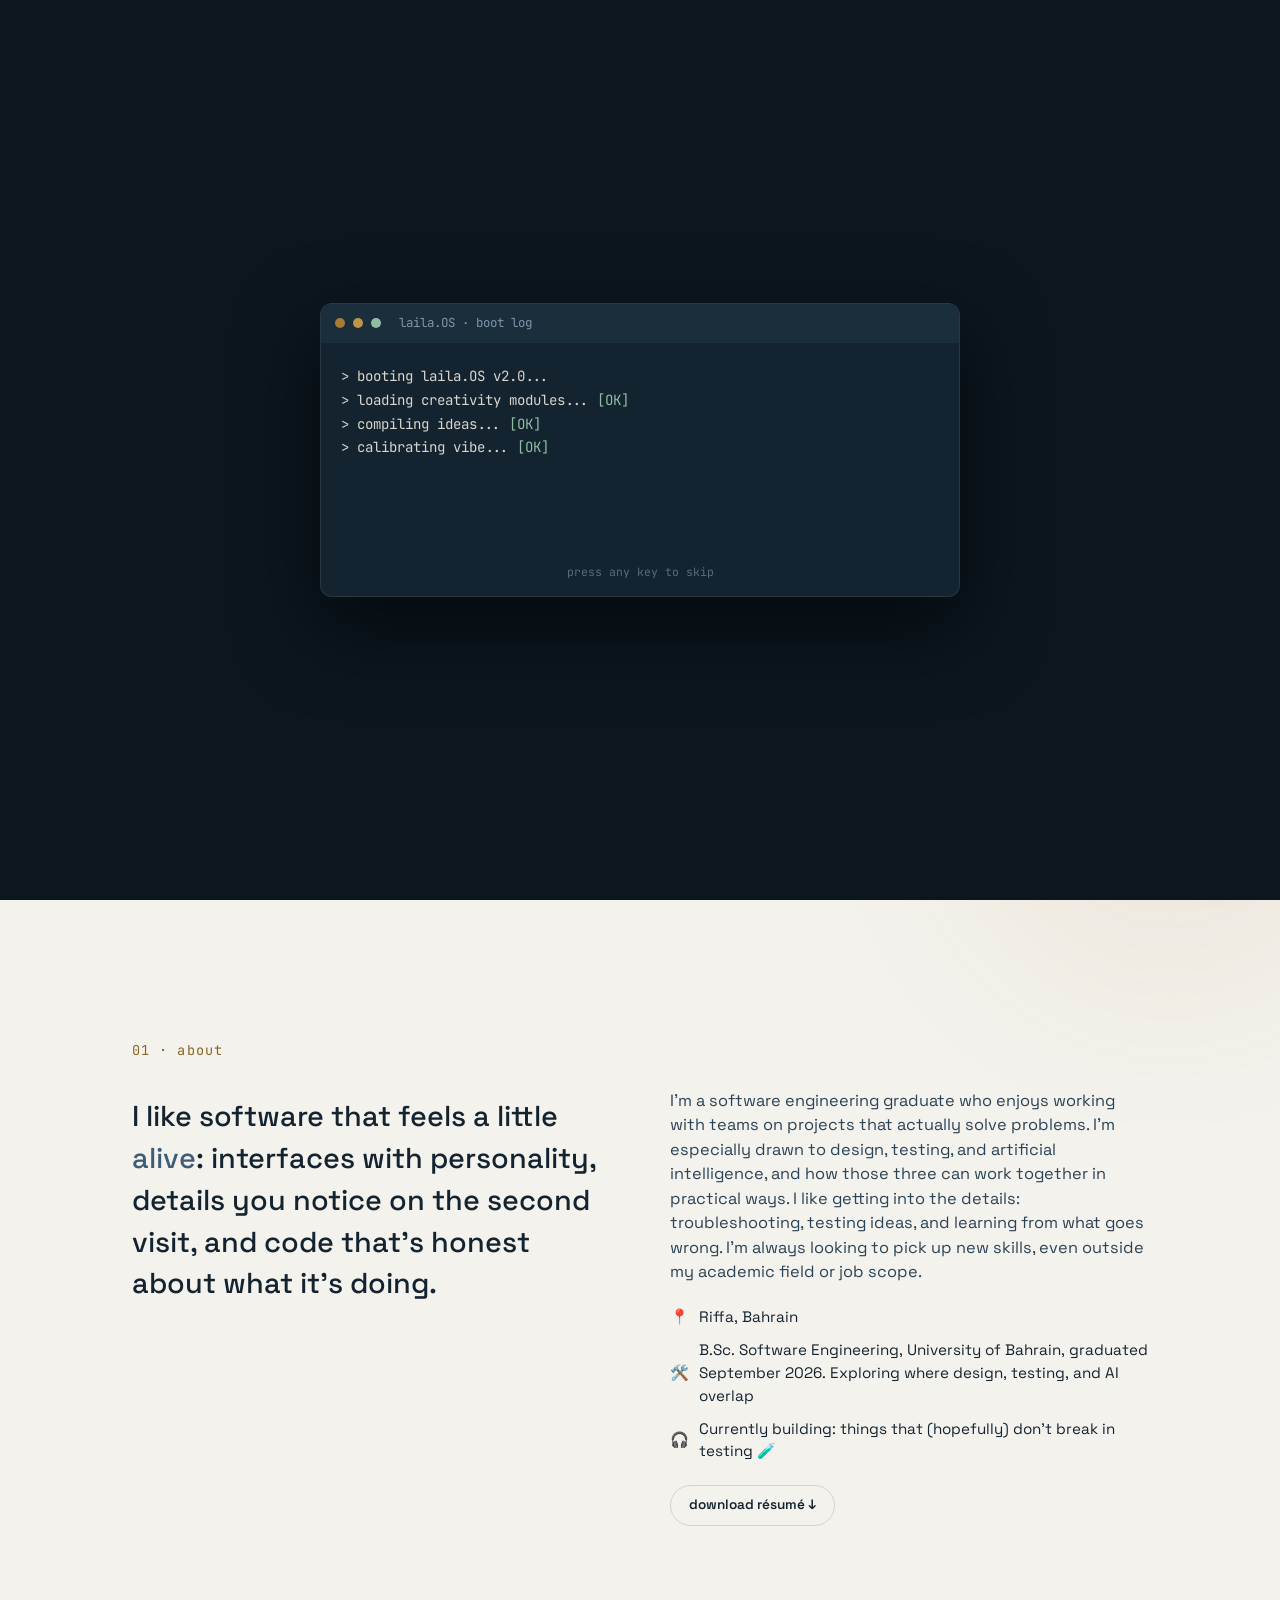
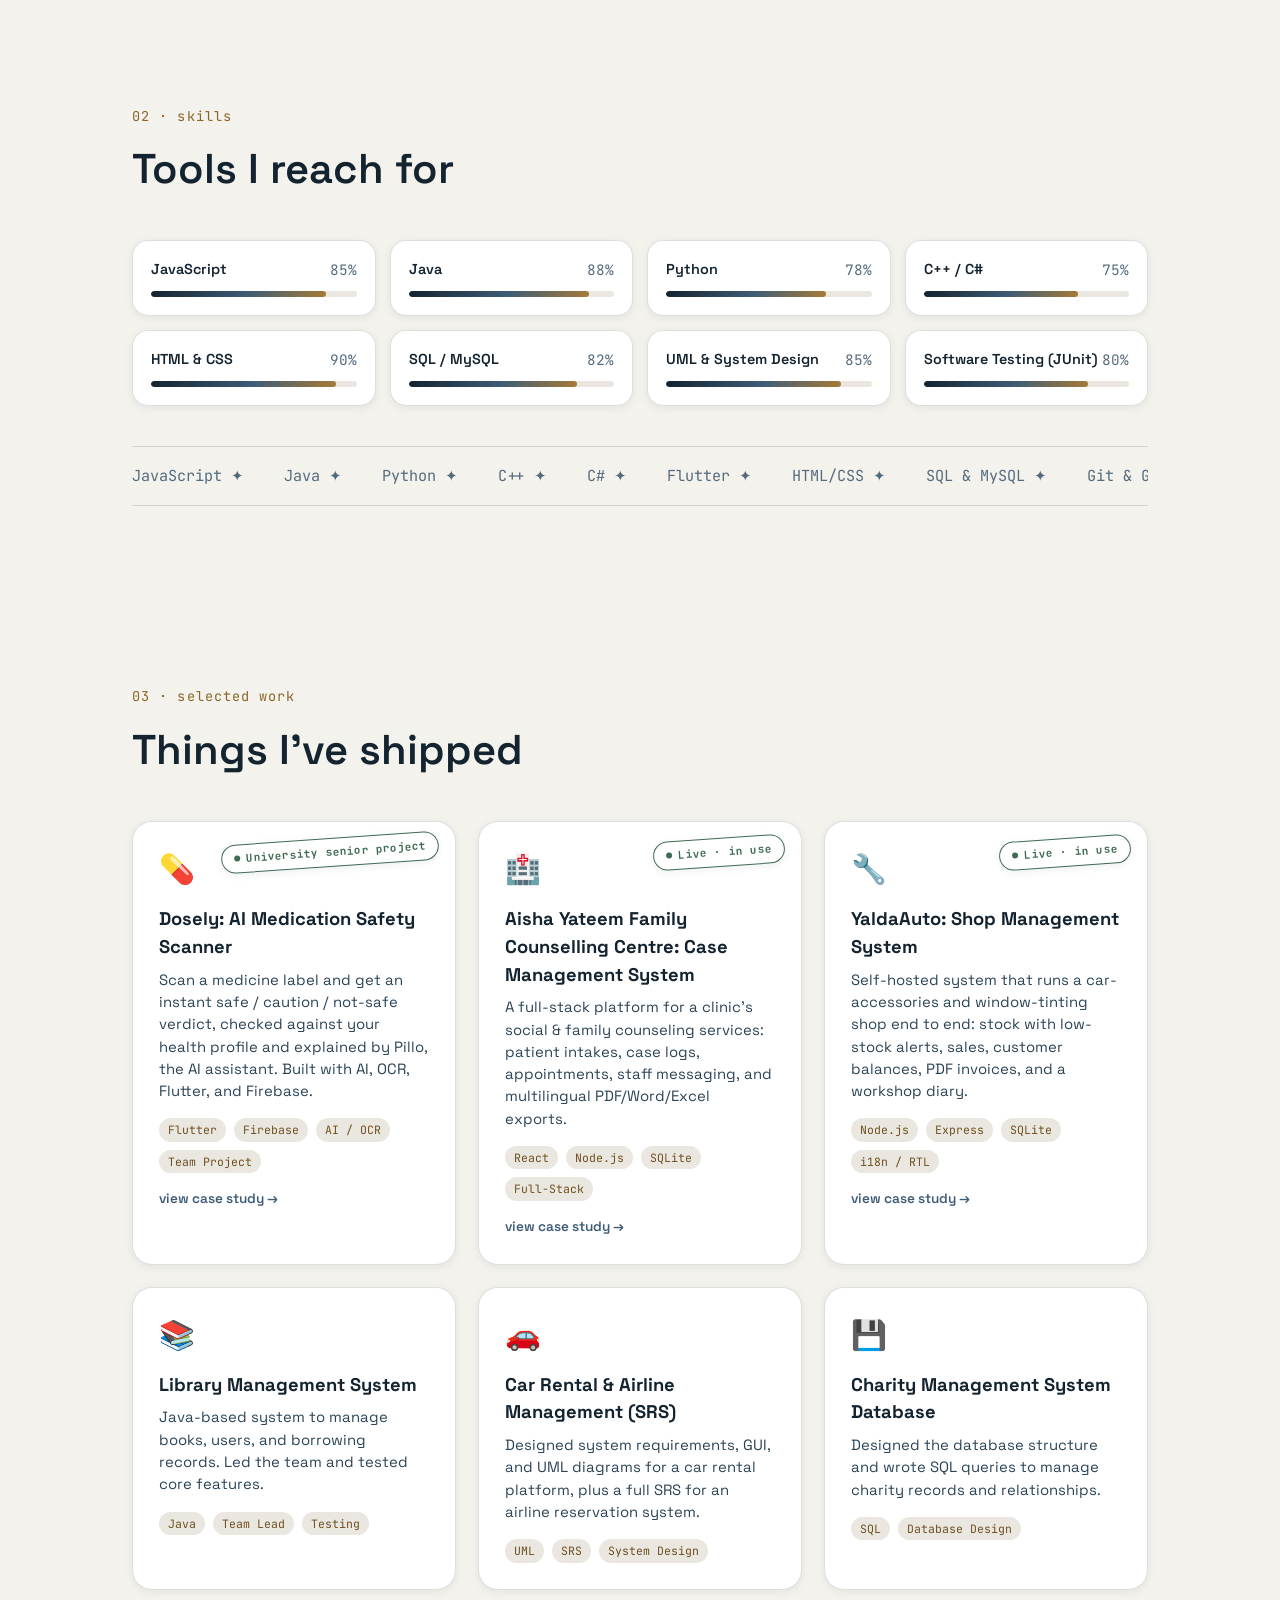
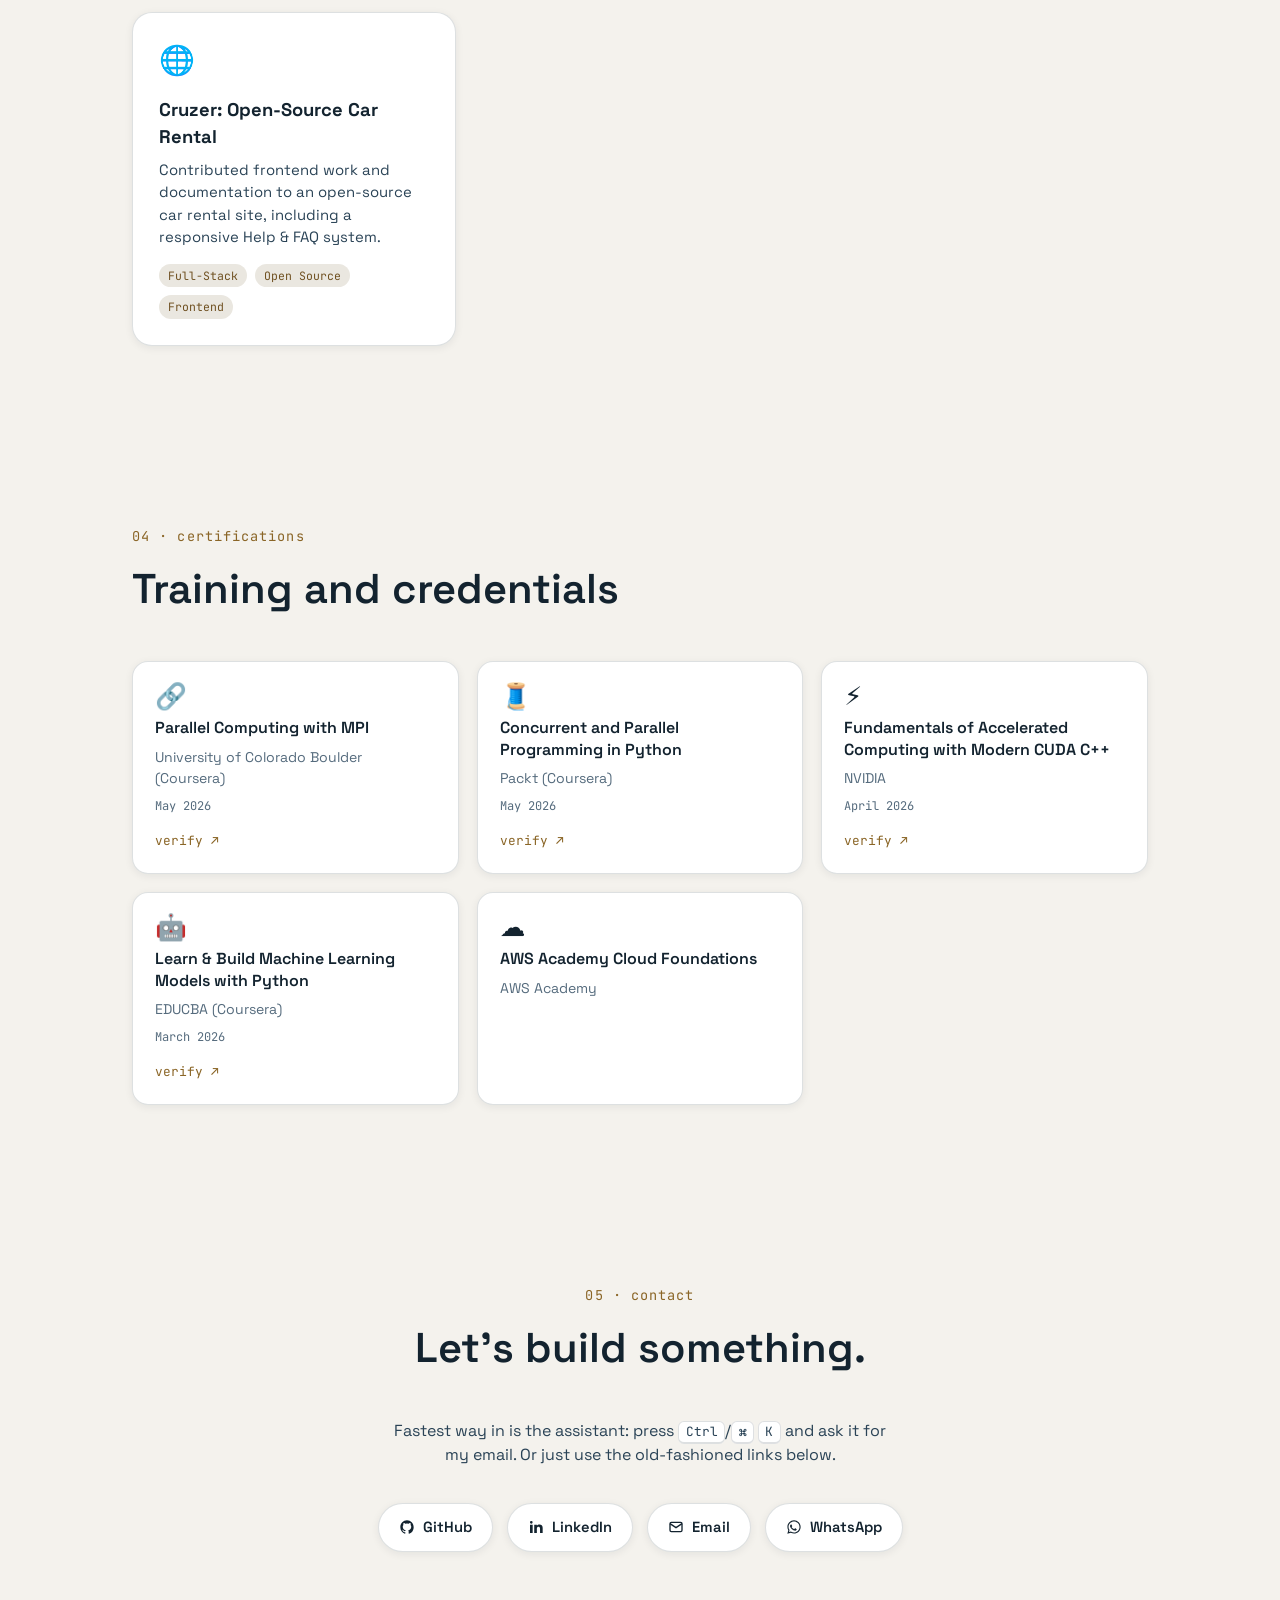
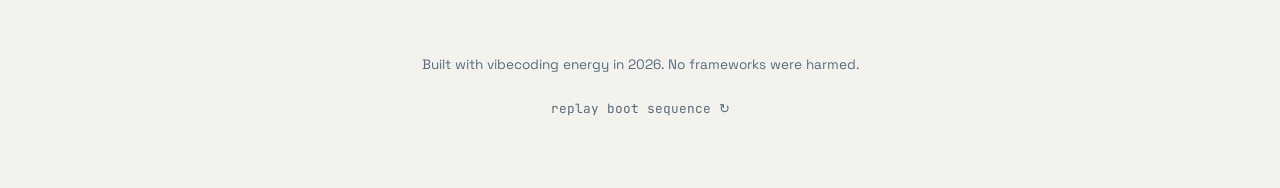
==== commit 2ea0b559: "typo" ====
--- a/index.html
+++ b/index.html
@@ -18,7 +18,7 @@
      Arabic is loaded alongside them and takes over under [dir="rtl"]. It's
      loaded in both languages because the ع on the language toggle needs it. -->
 <link href="https://fonts.googleapis.com/css2?family=Space+Grotesk:wght@400;500;600;700&family=JetBrains+Mono:wght@400;500;600&family=IBM+Plex+Sans+Arabic:wght@400;500;600;700&display=swap" rel="stylesheet">
-<link rel="stylesheet" href="css/style.css?v=14">
+<link rel="stylesheet" href="css/style.css?v=15">
 <!-- Set lang/dir before first paint — otherwise an Arabic visitor gets a
      visible LTR→RTL flip once i18n.js runs. Mirrors the pattern the theme
      toggle uses via localStorage. -->
@@ -215,7 +215,7 @@
   <!-- CERTIFICATIONS -->
   <section id="certs" class="section">
     <p class="section-kicker" data-reveal data-i18n="kicker.certs">04 · certifications</p>
-    <h2 class="section-title" data-reveal data-i18n="title.certs">Proof I did the reading</h2>
+    <h2 class="section-title" data-reveal data-i18n="title.certs">Training and credentials</h2>
     <div id="certs-grid" class="certs-grid" data-reveal></div>
   </section>
 
@@ -275,11 +275,11 @@
 
 <!-- ?v= is a cache-buster: bump it after editing any of these so browsers
      fetch the new file instead of serving a stale copy. -->
-<script src="js/data.js?v=14"></script>
-<script src="js/data.ar.js?v=14"></script>
-<script src="js/i18n.js?v=14"></script>
-<script src="js/particles.js?v=14"></script>
-<script src="js/ai-assistant.js?v=14"></script>
-<script src="js/app.js?v=14"></script>
+<script src="js/data.js?v=15"></script>
+<script src="js/data.ar.js?v=15"></script>
+<script src="js/i18n.js?v=15"></script>
+<script src="js/particles.js?v=15"></script>
+<script src="js/ai-assistant.js?v=15"></script>
+<script src="js/app.js?v=15"></script>
 </body>
 </html>
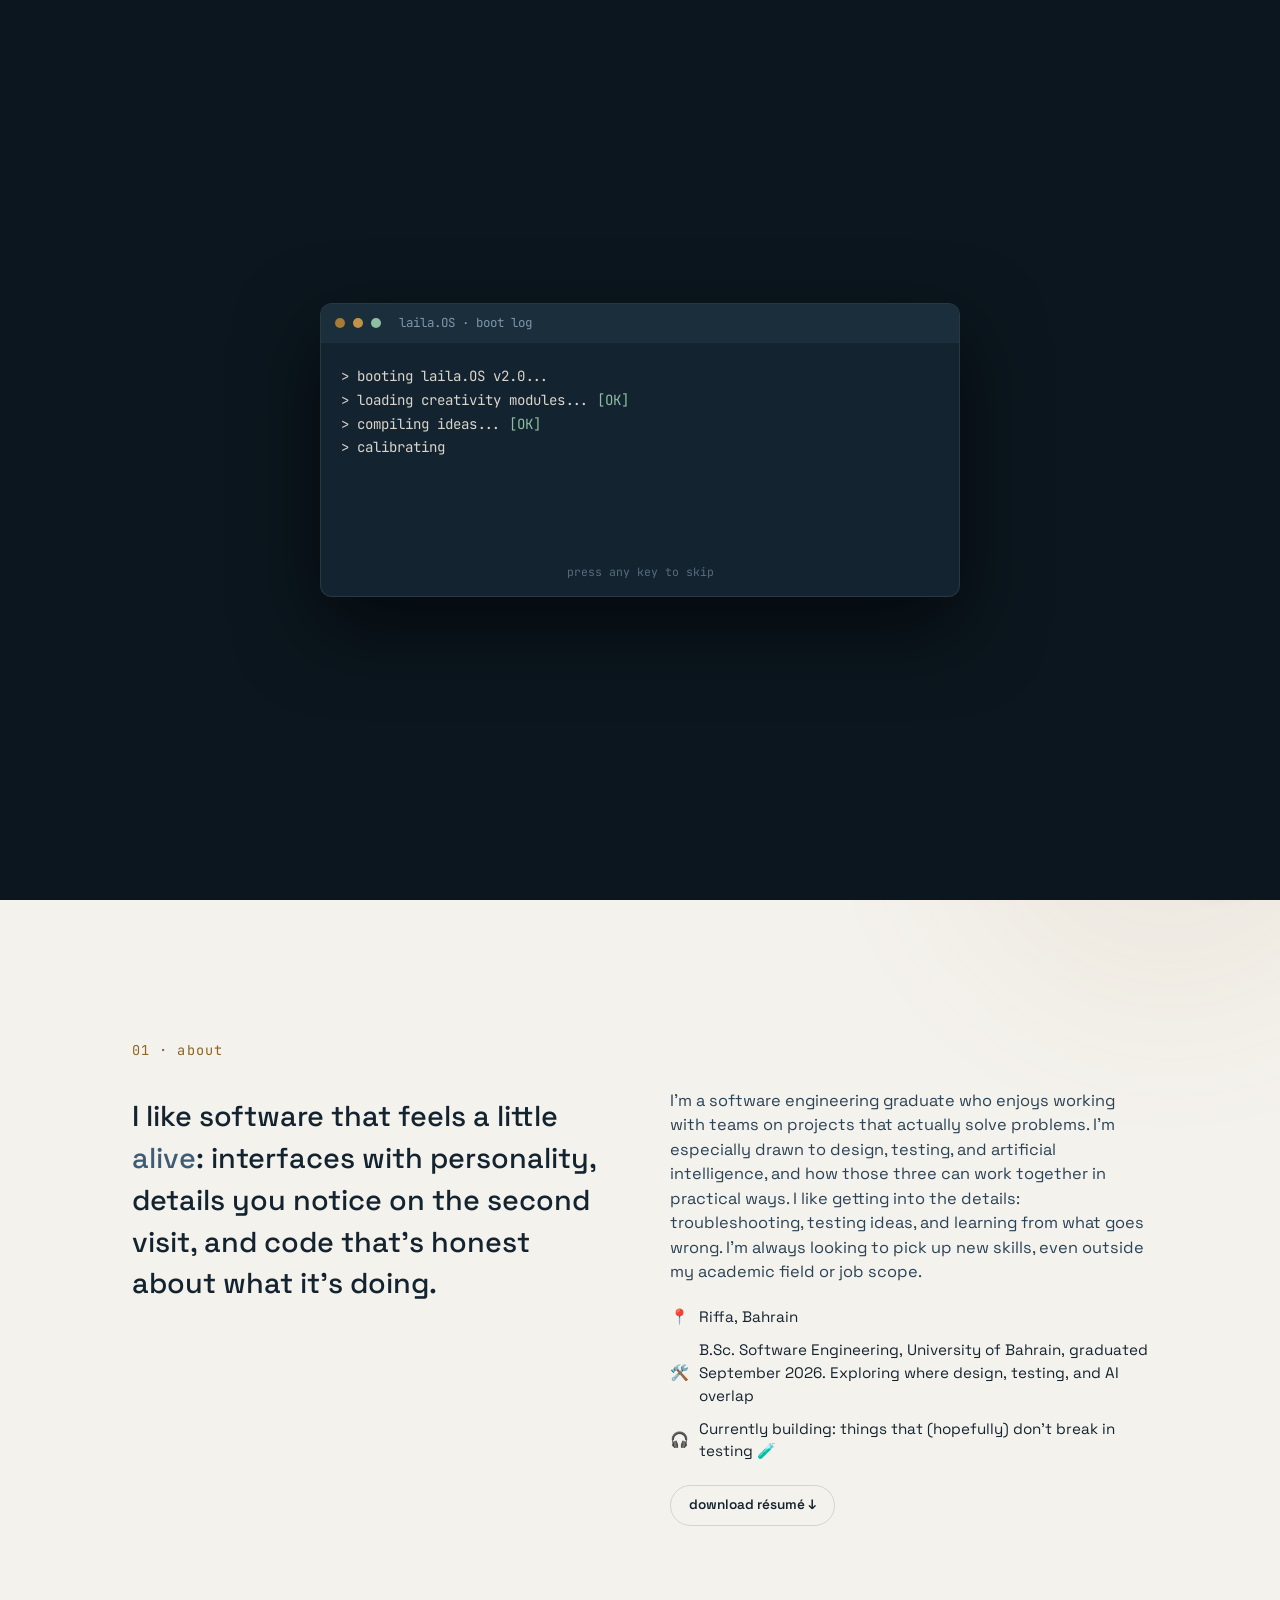
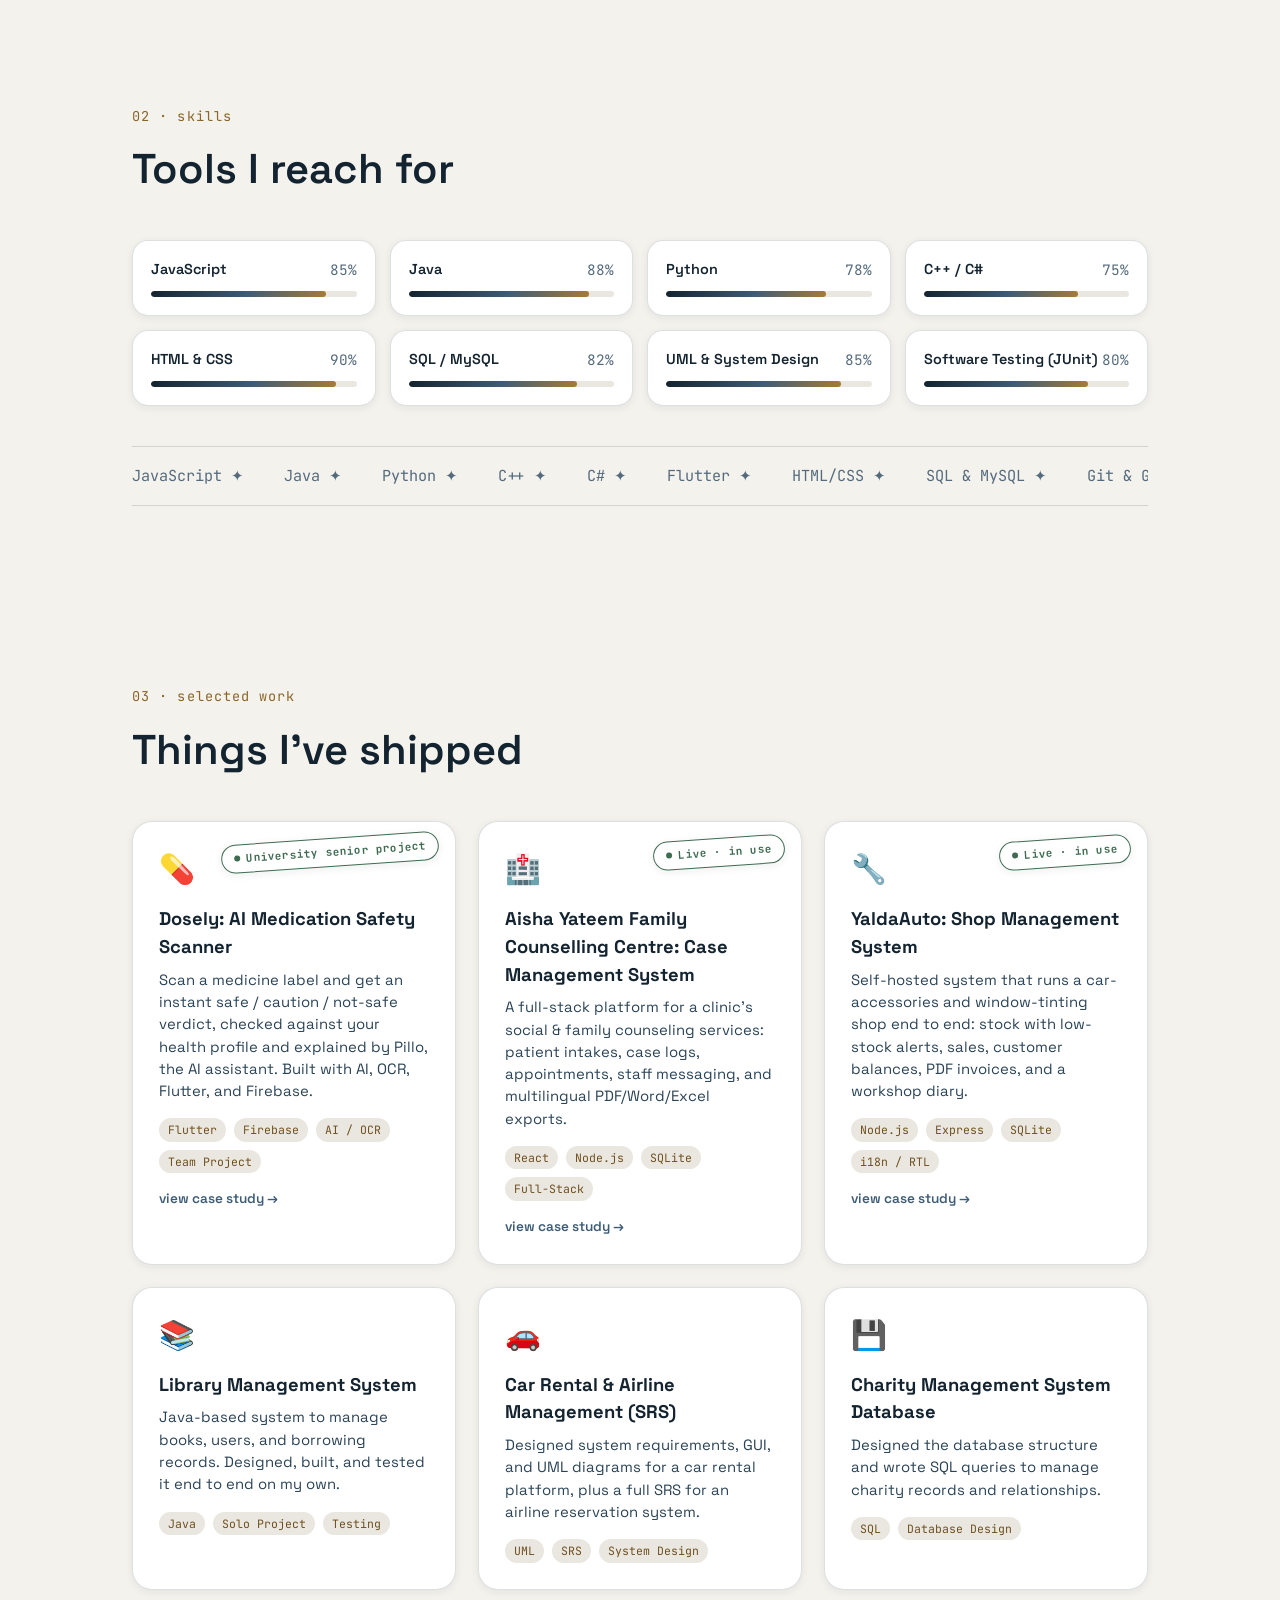
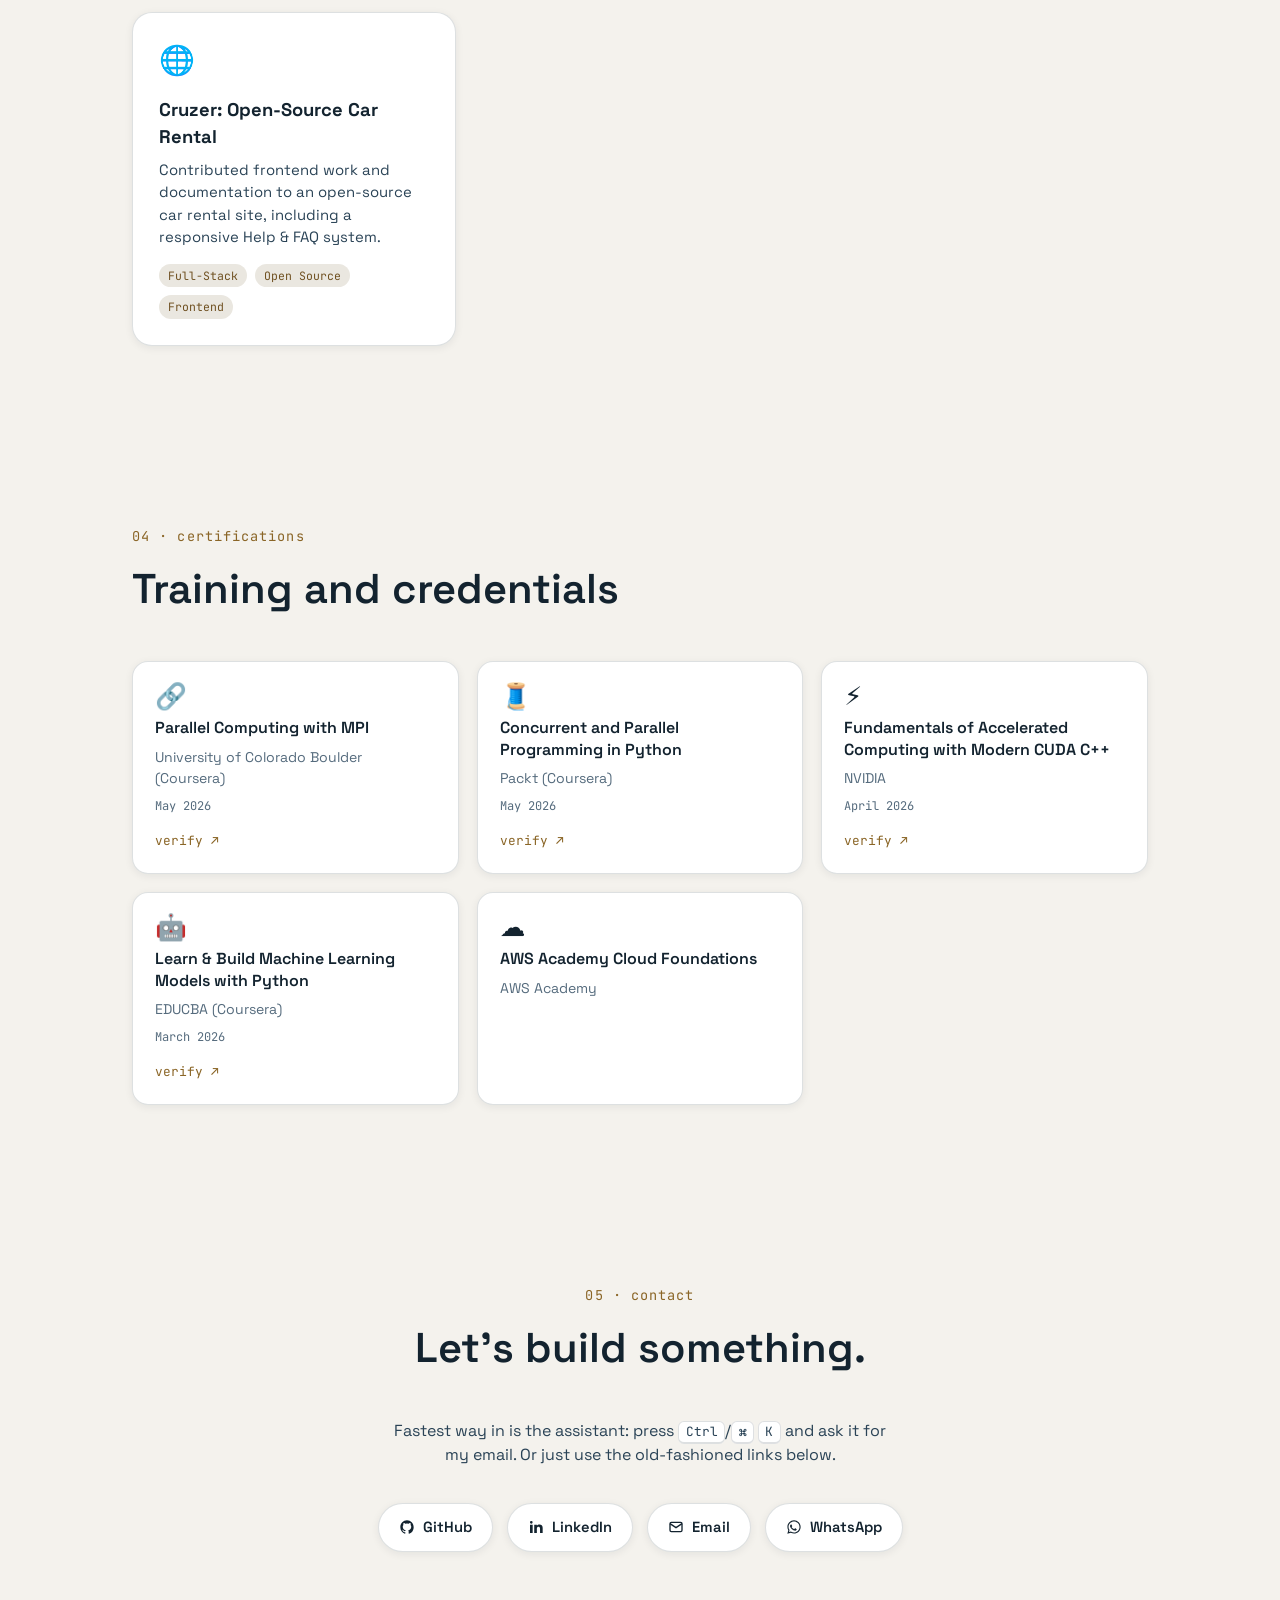
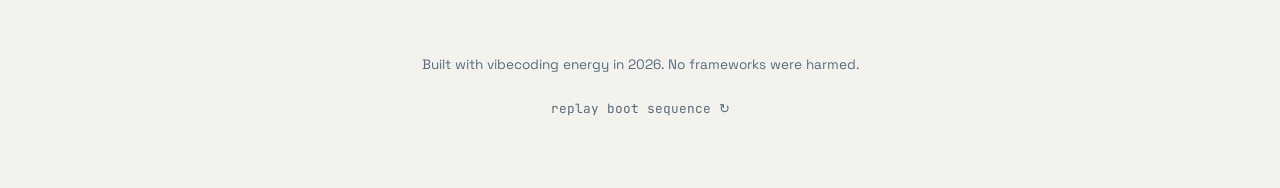
==== commit 11e64ae2: "typos again" ====
--- a/index.html
+++ b/index.html
@@ -18,7 +18,7 @@
      Arabic is loaded alongside them and takes over under [dir="rtl"]. It's
      loaded in both languages because the ع on the language toggle needs it. -->
 <link href="https://fonts.googleapis.com/css2?family=Space+Grotesk:wght@400;500;600;700&family=JetBrains+Mono:wght@400;500;600&family=IBM+Plex+Sans+Arabic:wght@400;500;600;700&display=swap" rel="stylesheet">
-<link rel="stylesheet" href="css/style.css?v=15">
+<link rel="stylesheet" href="css/style.css?v=18">
 <!-- Set lang/dir before first paint — otherwise an Arabic visitor gets a
      visible LTR→RTL flip once i18n.js runs. Mirrors the pattern the theme
      toggle uses via localStorage. -->
@@ -275,11 +275,11 @@
 
 <!-- ?v= is a cache-buster: bump it after editing any of these so browsers
      fetch the new file instead of serving a stale copy. -->
-<script src="js/data.js?v=15"></script>
-<script src="js/data.ar.js?v=15"></script>
-<script src="js/i18n.js?v=15"></script>
-<script src="js/particles.js?v=15"></script>
-<script src="js/ai-assistant.js?v=15"></script>
-<script src="js/app.js?v=15"></script>
+<script src="js/data.js?v=18"></script>
+<script src="js/data.ar.js?v=18"></script>
+<script src="js/i18n.js?v=18"></script>
+<script src="js/particles.js?v=18"></script>
+<script src="js/ai-assistant.js?v=18"></script>
+<script src="js/app.js?v=18"></script>
 </body>
 </html>
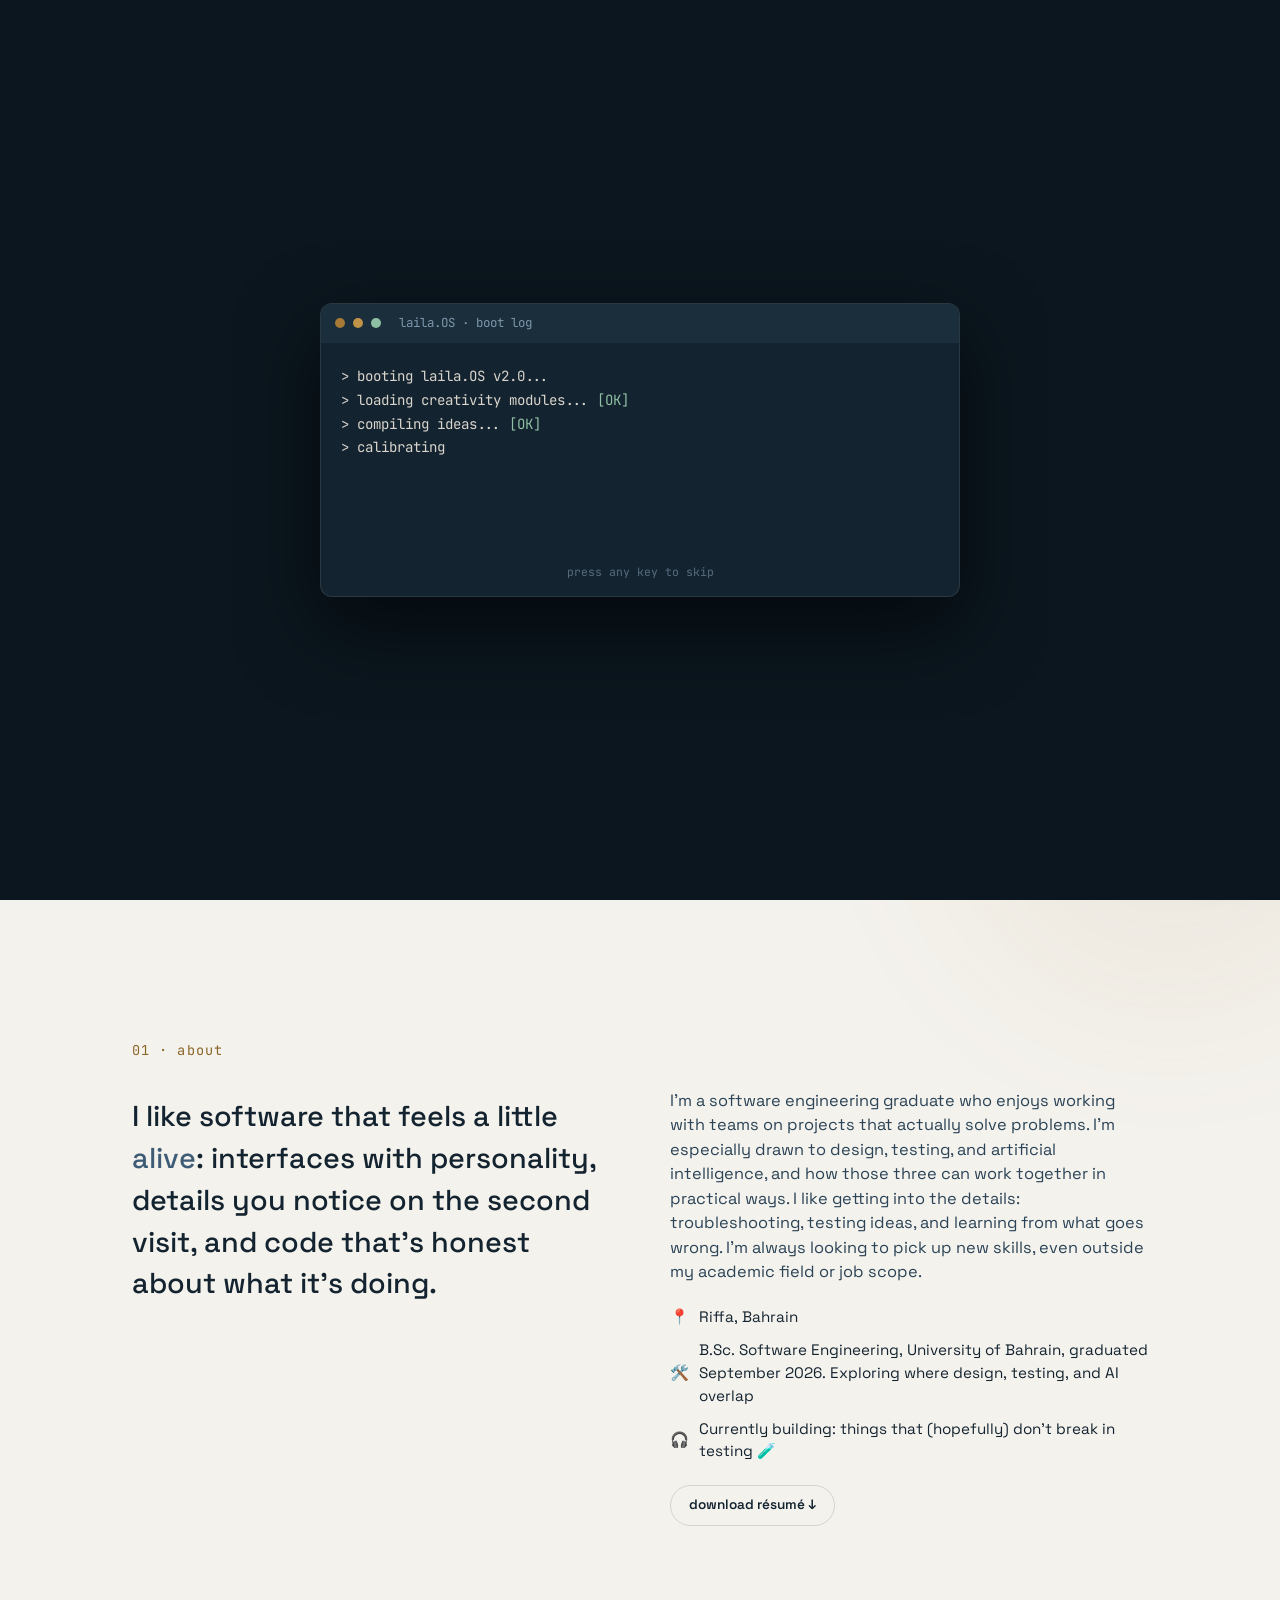
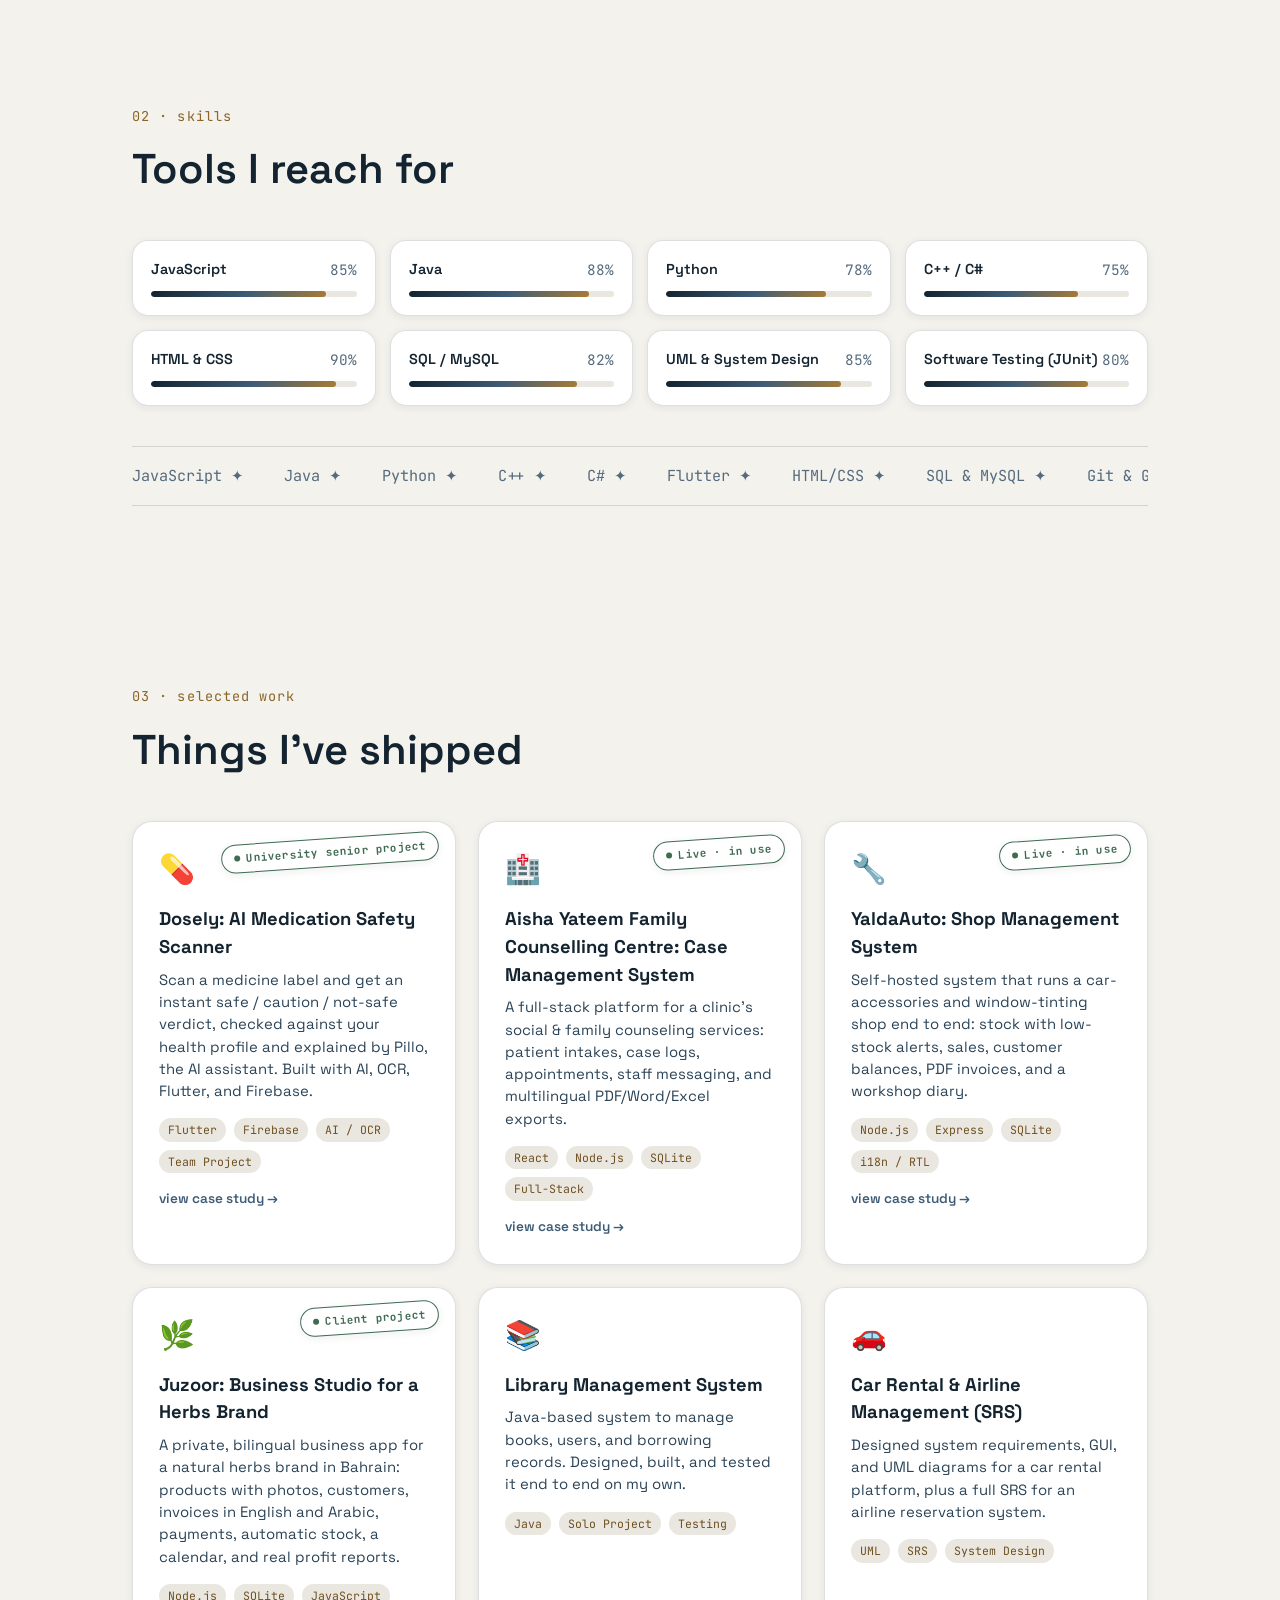
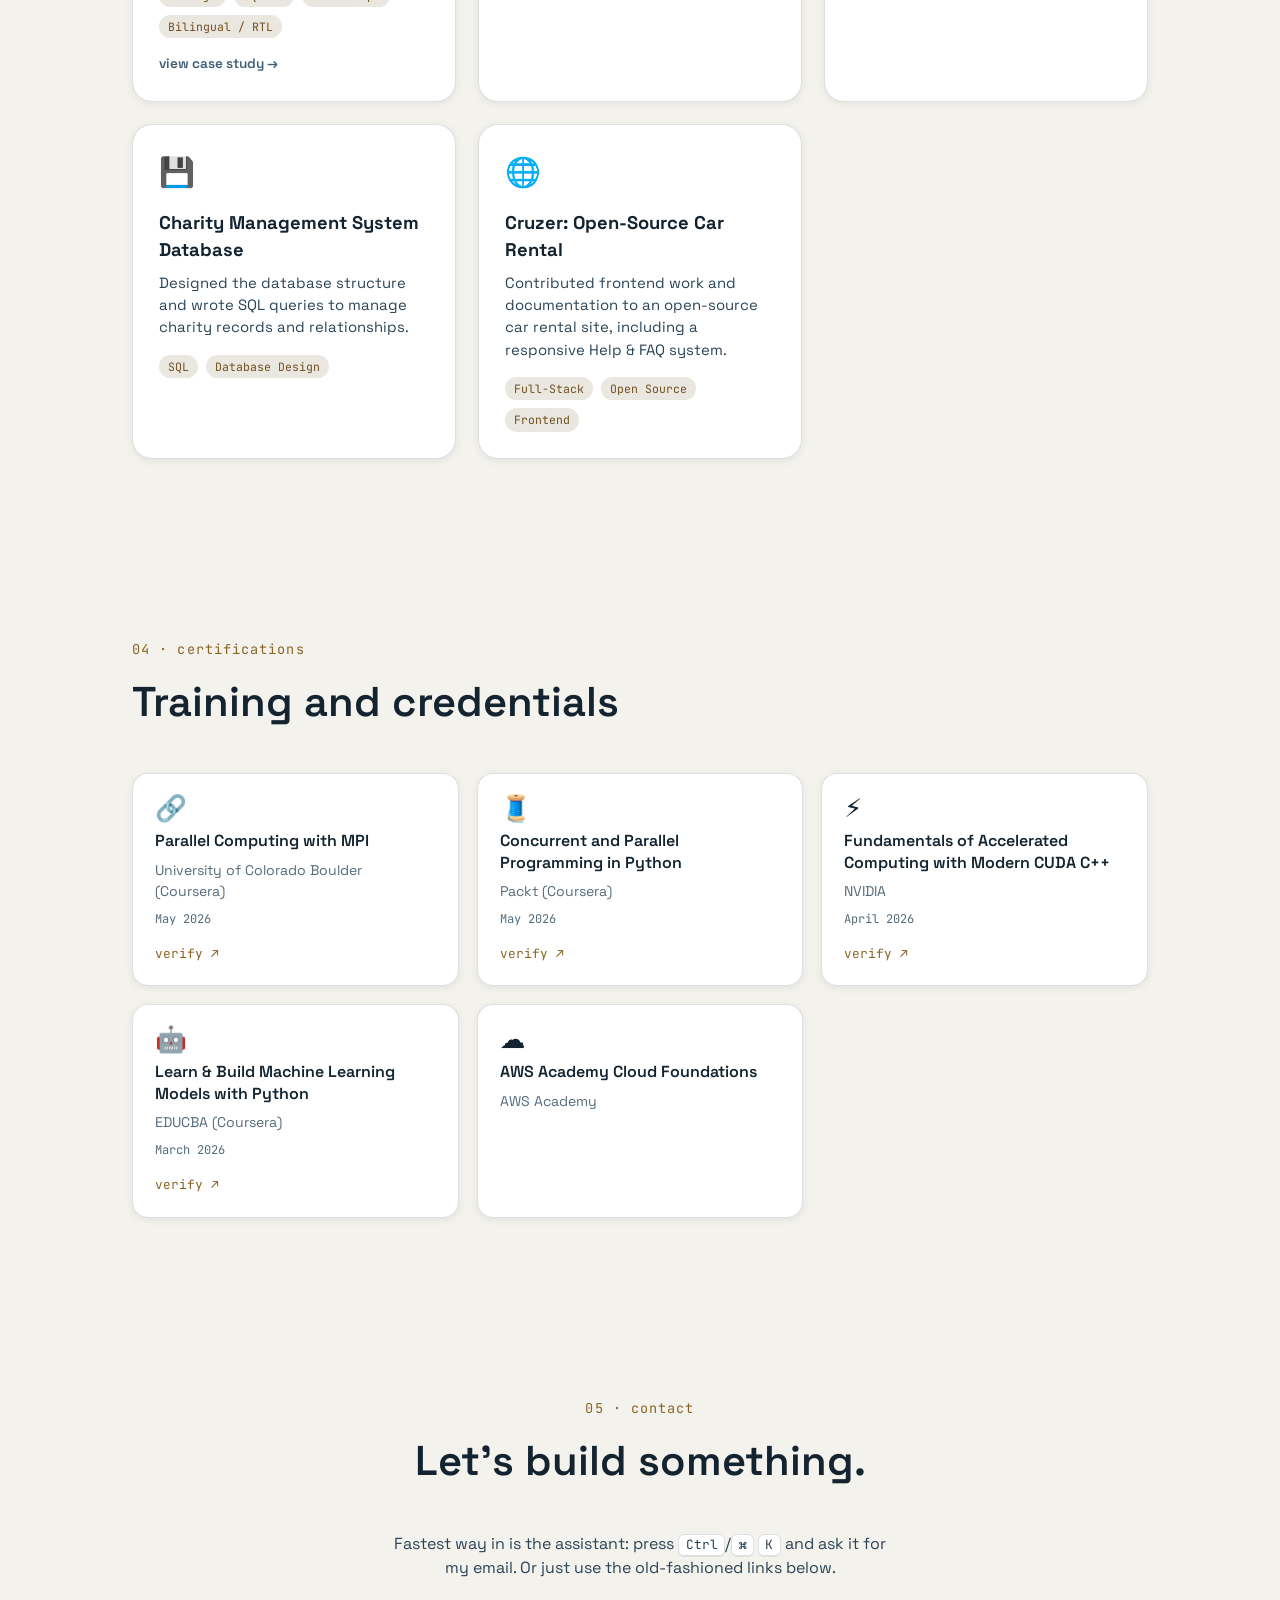
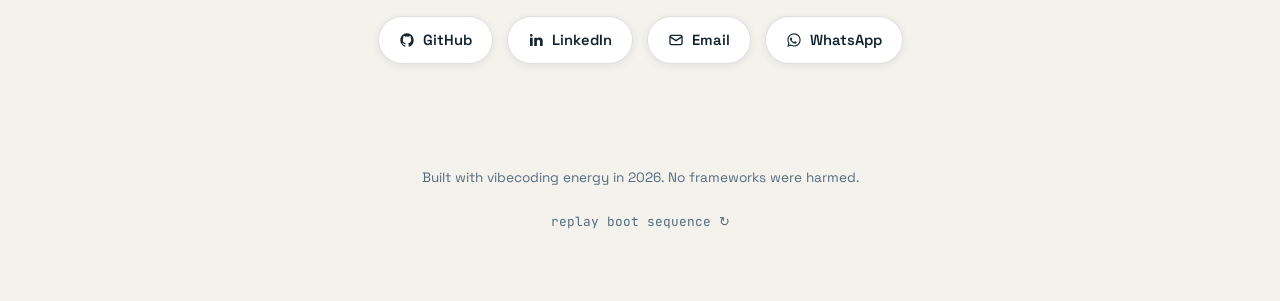
==== commit b76723c8: "juzoor system" ====
--- a/index.html
+++ b/index.html
@@ -275,11 +275,11 @@
 
 <!-- ?v= is a cache-buster: bump it after editing any of these so browsers
      fetch the new file instead of serving a stale copy. -->
-<script src="js/data.js?v=18"></script>
-<script src="js/data.ar.js?v=18"></script>
+<script src="js/data.js?v=19"></script>
+<script src="js/data.ar.js?v=19"></script>
 <script src="js/i18n.js?v=18"></script>
 <script src="js/particles.js?v=18"></script>
-<script src="js/ai-assistant.js?v=18"></script>
+<script src="js/ai-assistant.js?v=19"></script>
 <script src="js/app.js?v=18"></script>
 </body>
 </html>
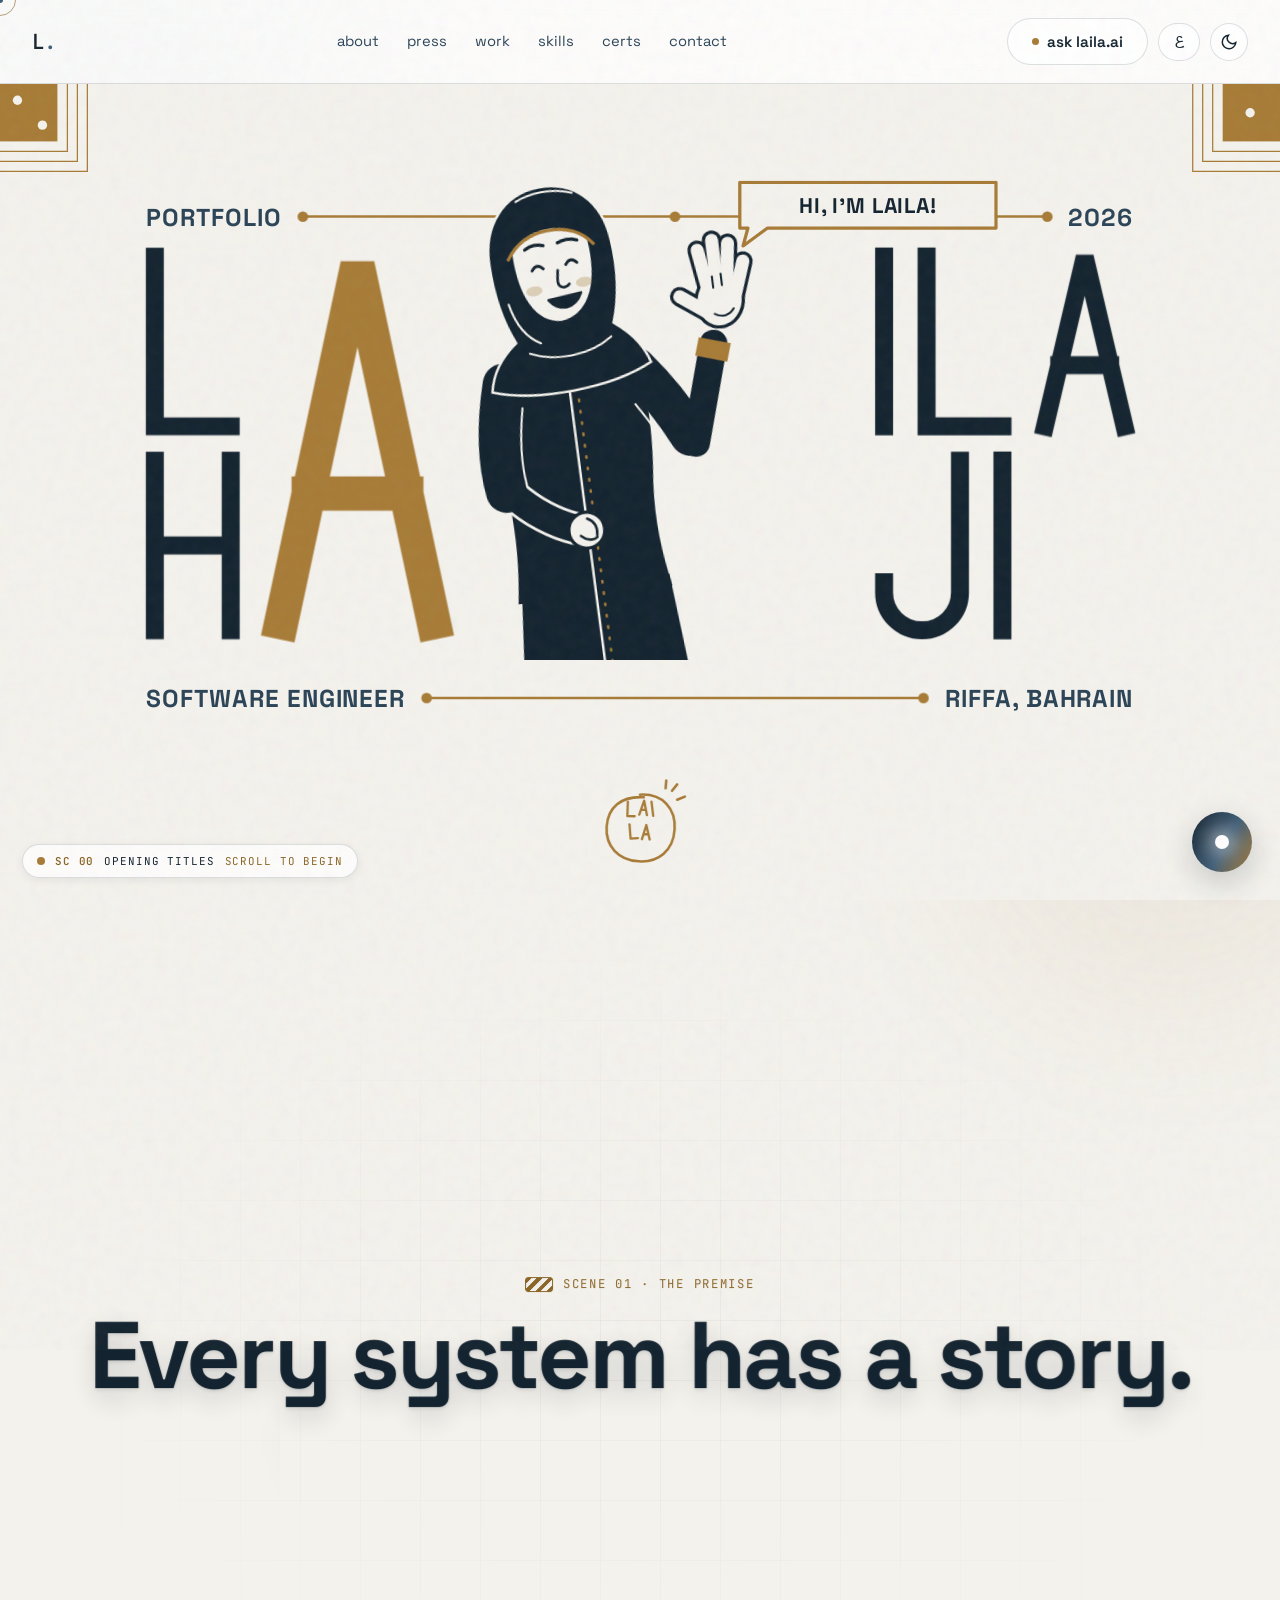
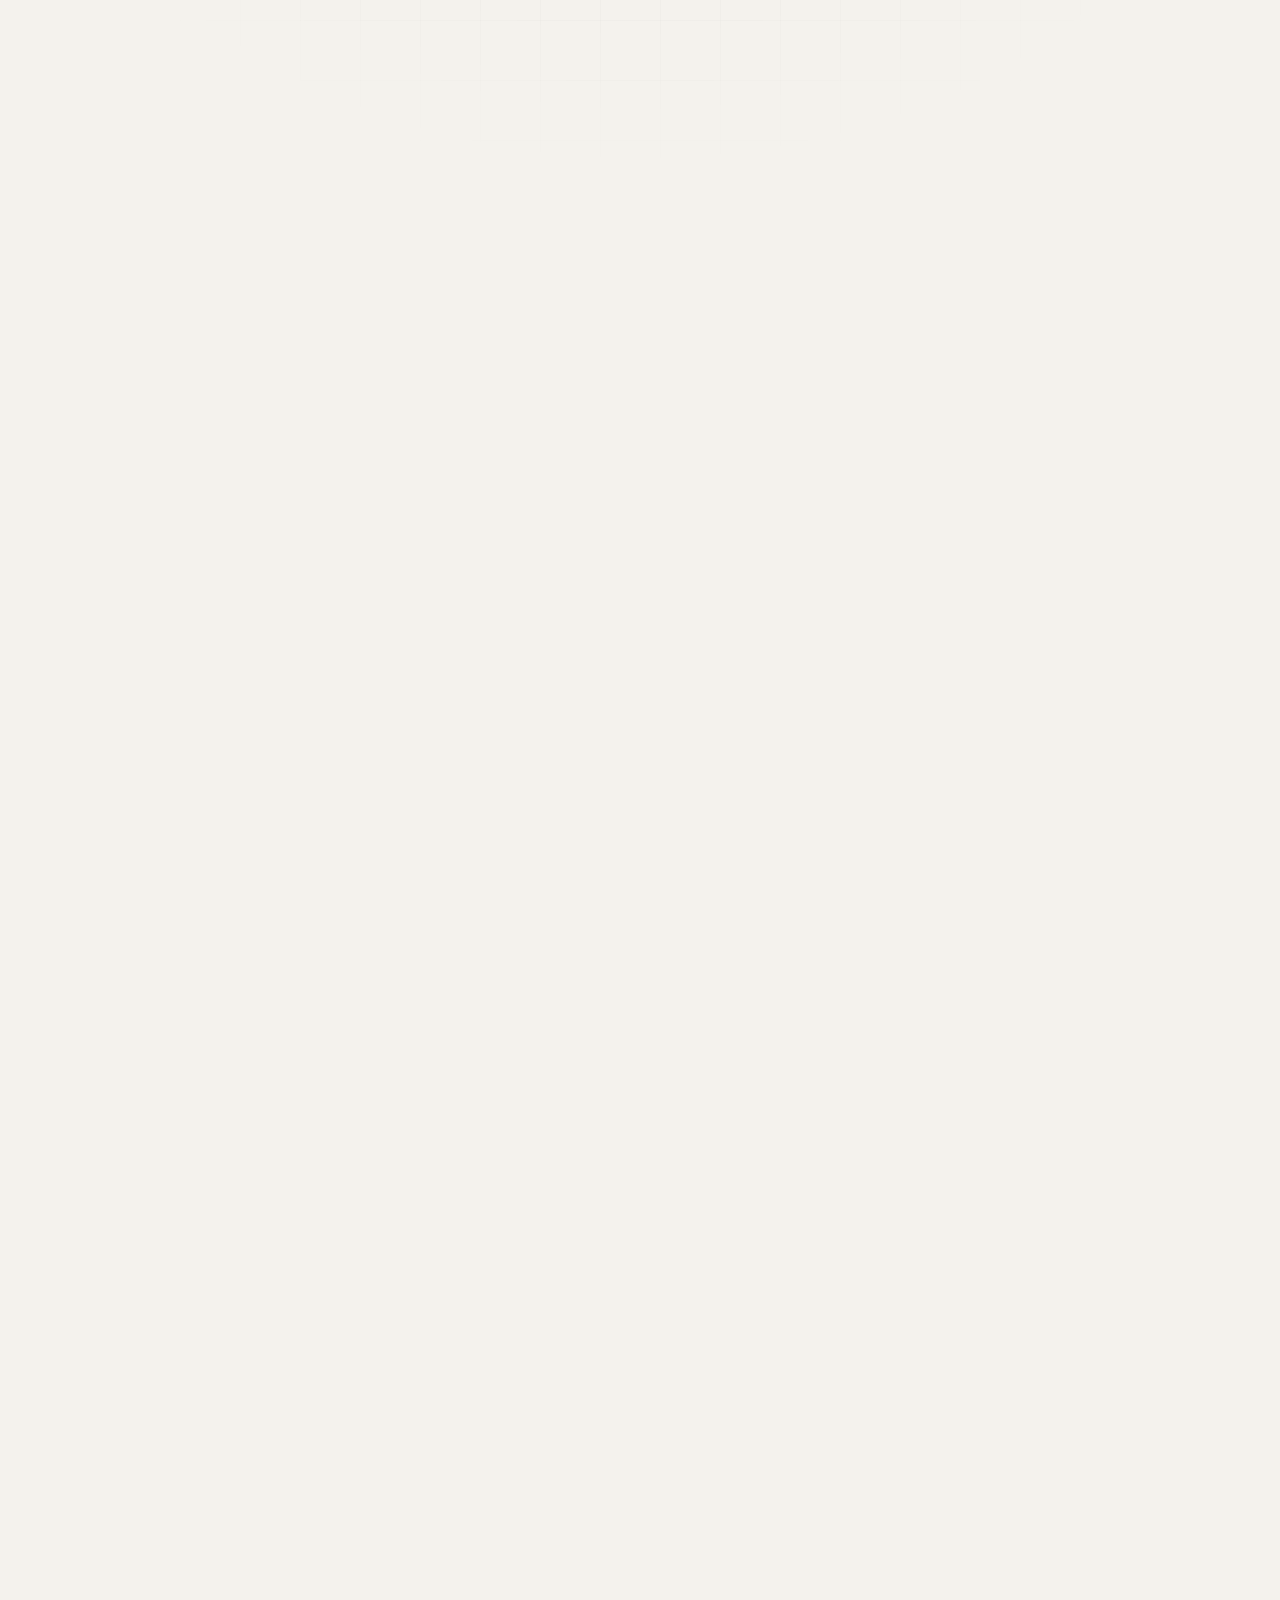
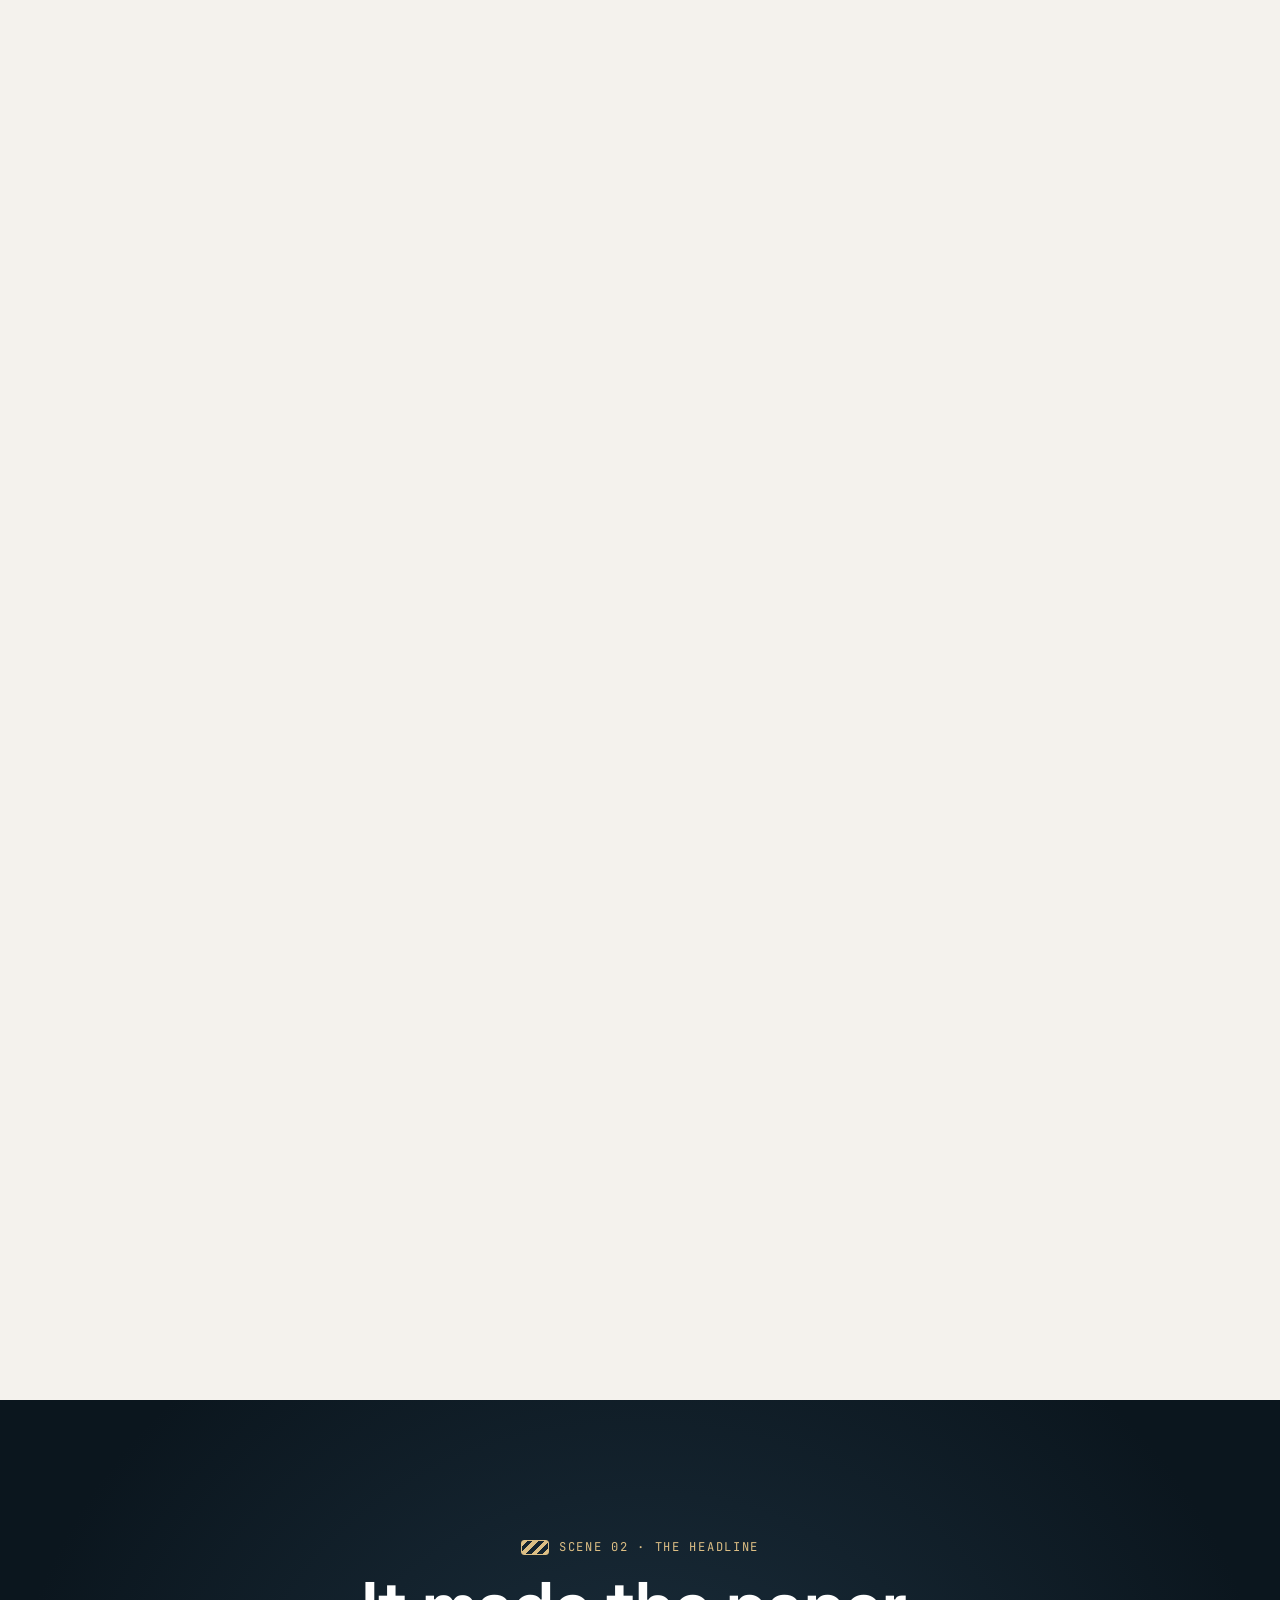
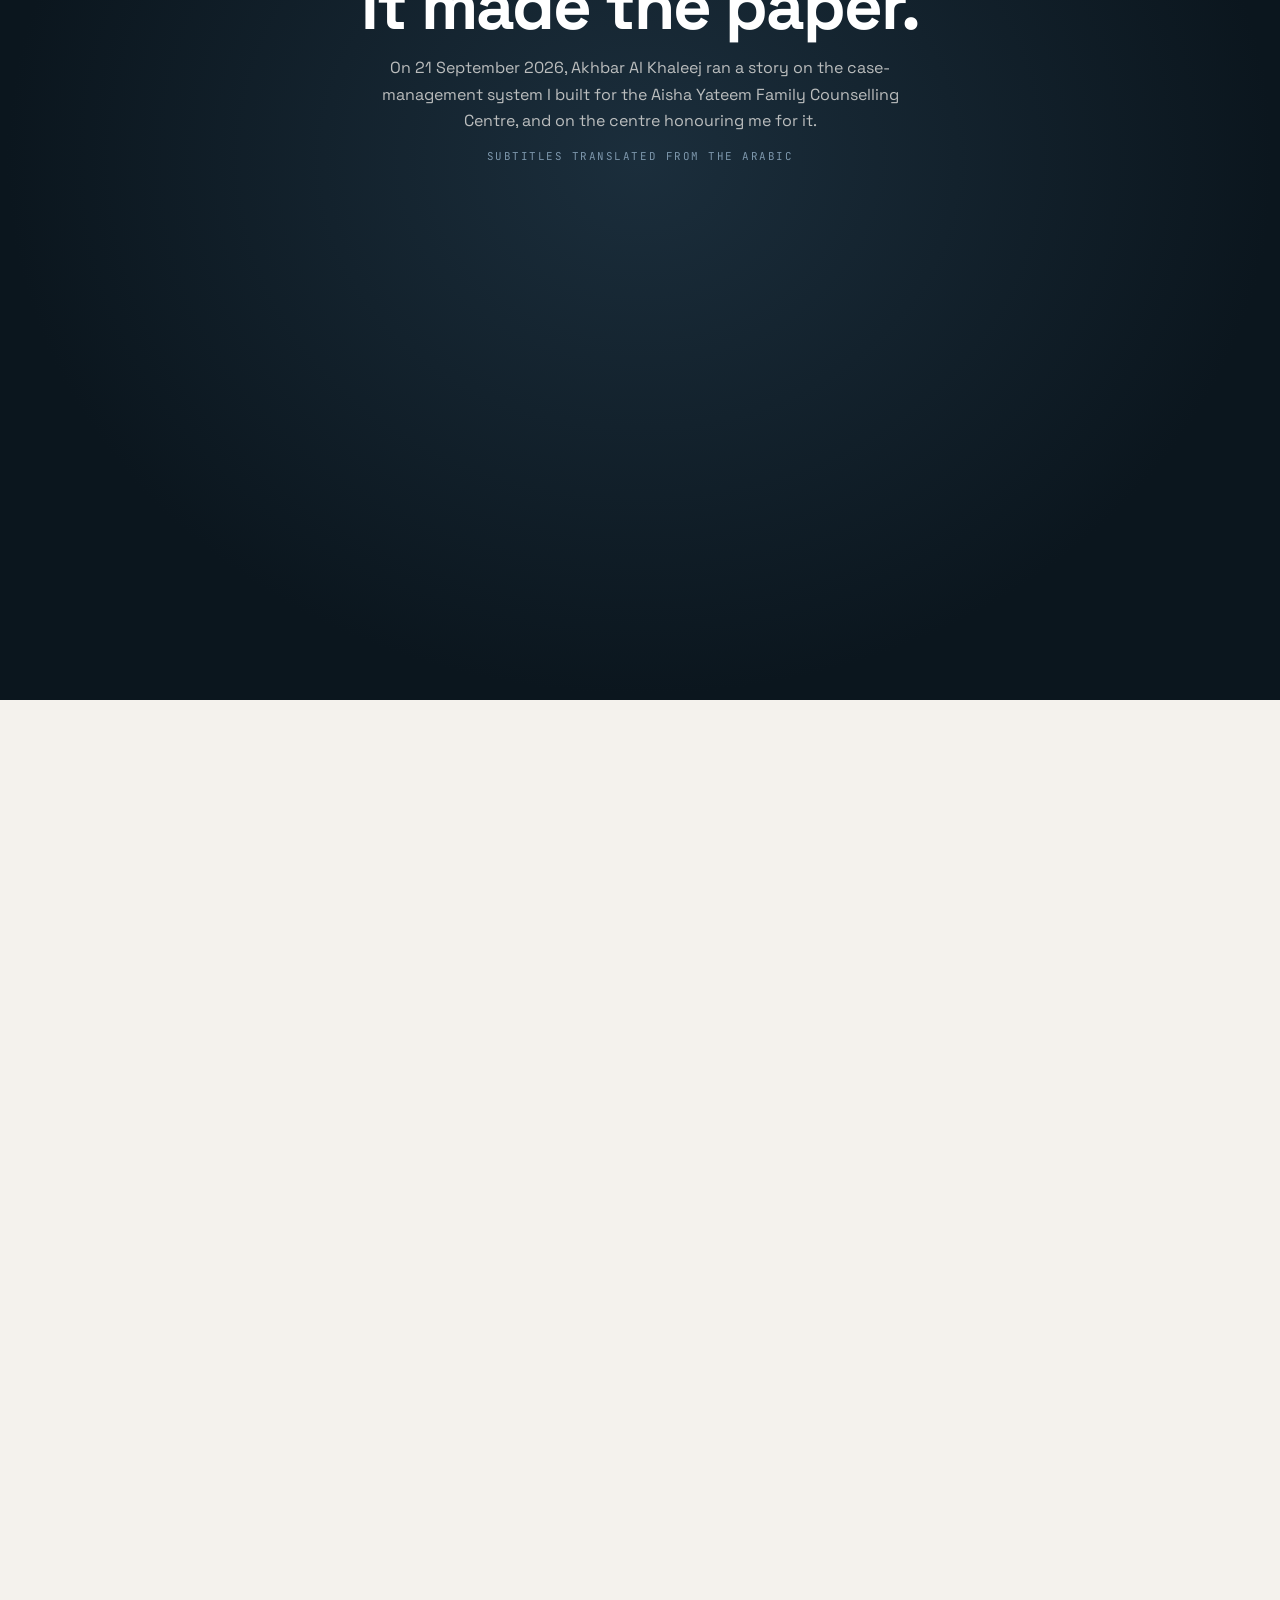
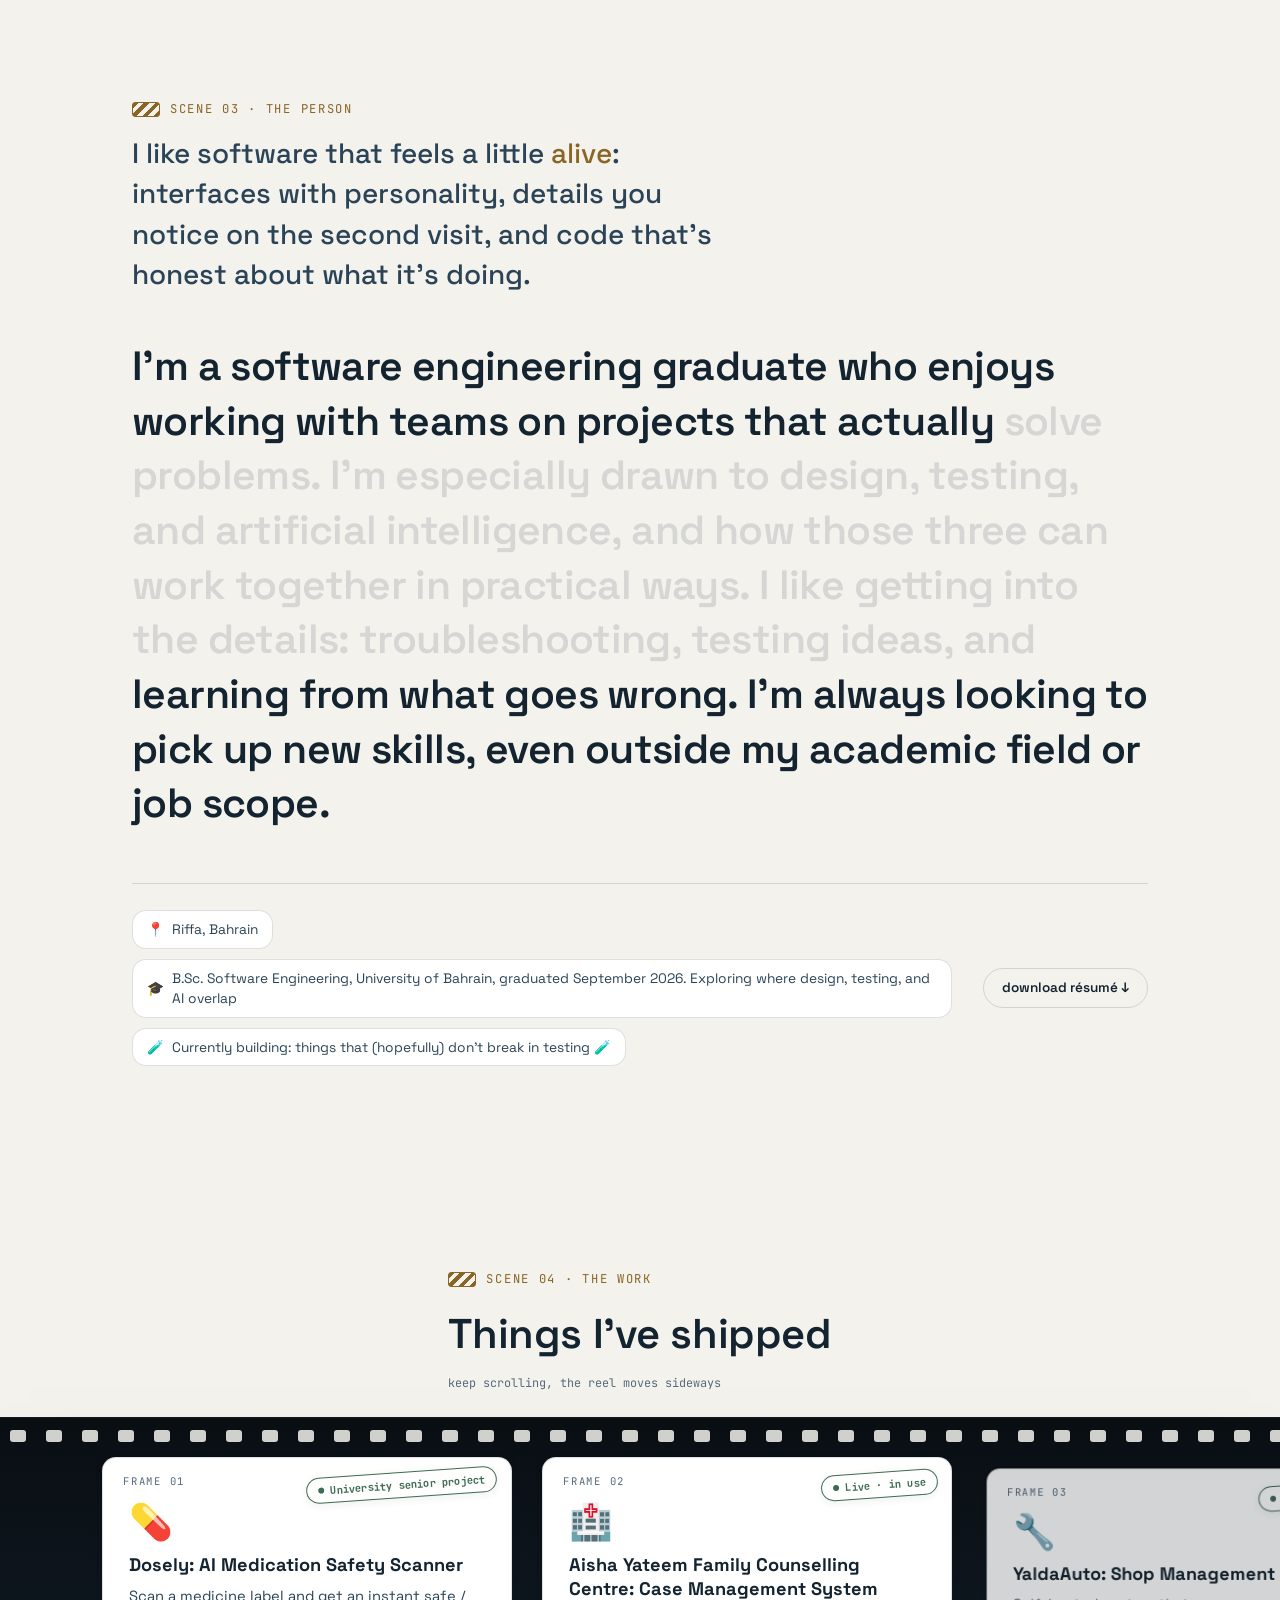
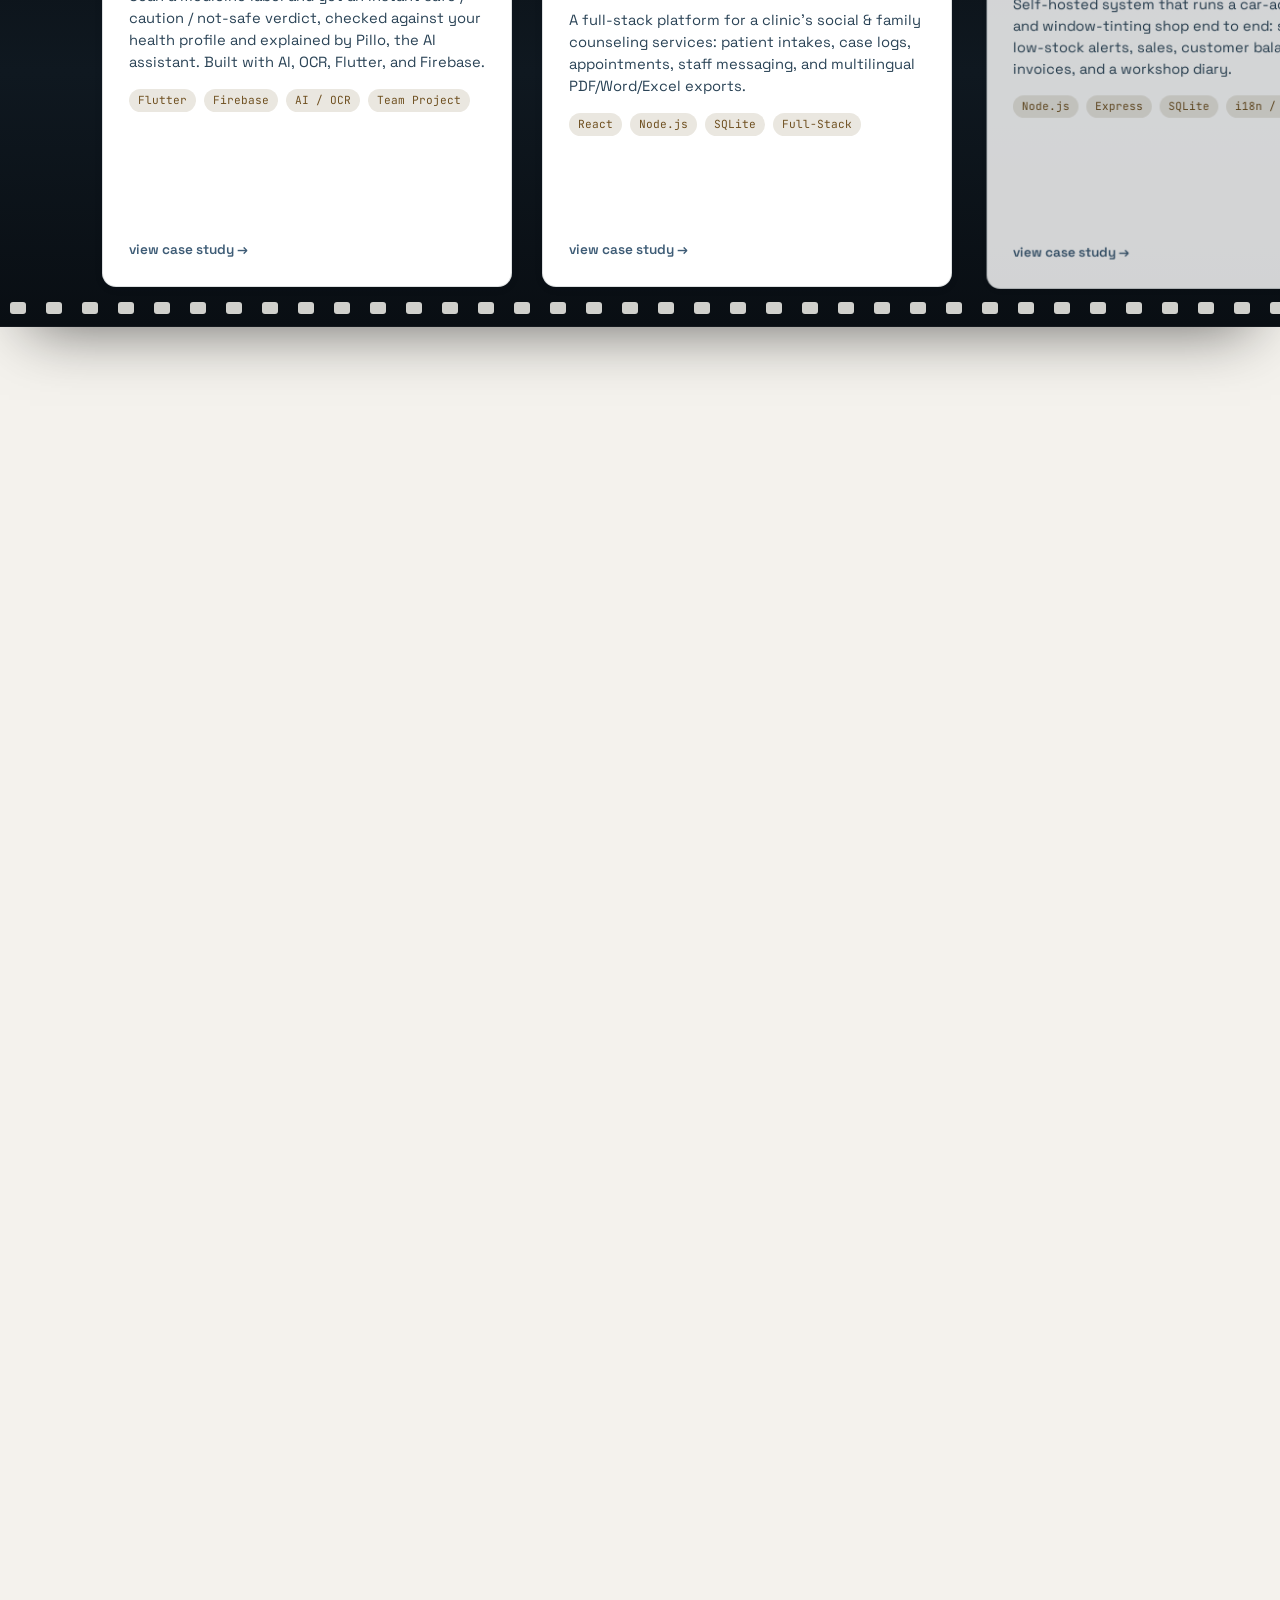
==== commit 18470df9: "Turn the portfolio into a scroll-driven film The page now plays in scenes as you scroll, with a HUD " ====
--- a/index.html
+++ b/index.html
@@ -18,38 +18,28 @@
      Arabic is loaded alongside them and takes over under [dir="rtl"]. It's
      loaded in both languages because the ع on the language toggle needs it. -->
 <link href="https://fonts.googleapis.com/css2?family=Space+Grotesk:wght@400;500;600;700&family=JetBrains+Mono:wght@400;500;600&family=IBM+Plex+Sans+Arabic:wght@400;500;600;700&display=swap" rel="stylesheet">
-<link rel="stylesheet" href="css/style.css?v=18">
-<!-- Set lang/dir before first paint — otherwise an Arabic visitor gets a
-     visible LTR→RTL flip once i18n.js runs. Mirrors the pattern the theme
-     toggle uses via localStorage. -->
+<link rel="stylesheet" href="css/style.css?v=19">
+<link rel="stylesheet" href="css/cinema.css?v=1">
+<!-- Set lang/dir and theme before first paint — otherwise an Arabic visitor
+     gets a visible LTR→RTL flip, and a dark-mode visitor a white flash. -->
 <script>
 (function () {
+  var root = document.documentElement;
   try {
     var saved = localStorage.getItem("laila-lang");
     var lang = (saved === "ar" || saved === "en")
       ? saved
       : ((navigator.language || "en").toLowerCase().indexOf("ar") === 0 ? "ar" : "en");
-    var root = document.documentElement;
     root.setAttribute("lang", lang);
     root.setAttribute("dir", lang === "ar" ? "rtl" : "ltr");
+    var theme = localStorage.getItem("laila-theme");
+    if (theme === "dark" || theme === "light") root.setAttribute("data-theme", theme);
   } catch (e) { /* storage blocked — i18n.js still sorts it out on load */ }
 })();
 </script>
 </head>
 <body>
 
-<!-- Boot / intro sequence -->
-<div id="boot-screen" aria-hidden="true">
-  <div class="boot-window">
-    <div class="boot-bar">
-      <span class="boot-dot r"></span><span class="boot-dot y"></span><span class="boot-dot g"></span>
-      <span class="boot-title" data-i18n="boot.title">laila.OS · boot log</span>
-    </div>
-    <pre id="boot-log" class="boot-log"></pre>
-    <div class="boot-hint" data-i18n="boot.hint">press any key to skip</div>
-  </div>
-</div>
-
 <!-- Custom cursor -->
 <div id="cursor-dot" class="cursor-dot"></div>
 <div id="cursor-ring" class="cursor-ring"></div>
@@ -57,10 +47,11 @@
 <!-- Secret doorway transition — type "vault" anywhere on the page -->
 <div id="portal-overlay" aria-hidden="true"></div>
 
-<!-- Generative background -->
+<!-- Generative background + a whisper of film grain over everything -->
 <canvas id="bg-canvas"></canvas>
 <div class="bg-glow bg-glow-1"></div>
 <div class="bg-glow bg-glow-2"></div>
+<div class="film-grain" aria-hidden="true"></div>
 
 <!-- Scroll progress -->
 <div id="scroll-progress"></div>
@@ -70,6 +61,7 @@
   <a href="#home" class="nav-logo">L<span>.</span></a>
   <nav class="nav-links">
     <a href="#about" data-i18n="nav.about">about</a>
+    <a href="#press" data-i18n="nav.press">press</a>
     <a href="#work" data-i18n="nav.work">work</a>
     <a href="#skills" data-i18n="nav.skills">skills</a>
     <a href="#certs" data-i18n="nav.certs">certs</a>
@@ -89,152 +81,216 @@
   </div>
 </header>
 
-<main id="home">
-
-  <!-- HERO -->
-  <section class="hero">
-    <div class="hero-text" data-reveal>
-      <p class="eyebrow" data-i18n="hero.eyebrow">&lt;hello world/&gt;</p>
-      <h1><span data-i18n="hero.greet">Hi, I'm</span> <span class="grad-text" id="hero-name">Laila</span>.<br><span data-i18n="hero.iam">I'm a</span> <span id="typed-role" class="typed-role"></span><span class="caret">|</span></h1>
-      <p class="hero-sub" data-i18n="hero.sub">Software engineering graduate, fresh out of the University of Bahrain as of September 2026. I care about design, testing, and AI, and about building things that actually solve problems. This site is one of them; the assistant in the corner actually answers questions about me.</p>
-      <div class="hero-cta">
-        <a href="#work" class="btn btn-primary" data-i18n="hero.cta1">see the work</a>
-        <button class="btn btn-outline" data-open-ai data-i18n="hero.cta2">ask the AI about me →</button>
+<!-- The scene HUD: which scene you're in, and a timecode that runs with
+     the scroll. Decorative, so hidden from assistive tech. -->
+<div class="cine-hud" aria-hidden="true">
+  <span class="hud-rec"></span>
+  <span class="hud-scene" id="hud-scene">SC 00</span>
+  <span class="hud-title" id="hud-title">opening titles</span>
+  <span class="hud-tc" id="hud-tc">00:00:00:00</span>
+  <span class="hud-cue" data-i18n="open.cue">scroll to begin</span>
+</div>
+
+<main>
+
+  <!-- SCENE 00 · OPENING TITLES
+       The waving poster — js/poster.js draws everything inside #poster. -->
+  <section id="home" class="scene scene-open" data-scene="0">
+    <h1 class="sr-only" data-i18n="open.title">Laila Haji · Software Engineer</h1>
+    <div id="poster" class="poster"></div>
+  </section>
+
+  <!-- SCENE 01 · THE PREMISE
+       A pinned, scrubbed sequence (js/cinema.js): the titles blur back, a deep
+       navy card rises and fills the screen, a phone flies in with the numbers,
+       then the card pulls back and flies off to reveal the call to action.
+       Without motion it's simply the three blocks stacked. -->
+  <section id="premise" class="scene cine-hero" data-scene="1">
+    <div class="ch-grid" aria-hidden="true"></div>
+
+    <div class="ch-titles">
+      <p class="scene-kicker" data-i18n="kicker.premise">scene 01 · the premise</p>
+      <h2 class="ch-title">
+        <span class="ch-line ch-line-1" data-i18n="cine.line1">Every system has a story.</span>
+        <span class="ch-line ch-line-2" data-i18n="cine.line2">This one is mine.</span>
+      </h2>
+    </div>
+
+    <div class="ch-cta">
+      <h3 class="ch-cta-title" data-i18n="cine.ctaTitle">Roll the tape.</h3>
+      <p class="ch-cta-desc" data-i18n="cine.ctaDesc">A front-page headline, four shipped systems, and the person behind them. Keep scrolling.</p>
+      <div class="ch-cta-btns">
+        <a id="cta-resume" href="assets/LailaHajiResume.pdf" target="_blank" rel="noopener" class="btn-modern-light">
+          <svg viewBox="0 0 24 24" aria-hidden="true"><path d="M14 2H6a2 2 0 0 0-2 2v16a2 2 0 0 0 2 2h12a2 2 0 0 0 2-2V8z" fill="none" stroke="currentColor" stroke-width="2" stroke-linejoin="round"/><path d="M14 2v6h6M12 12v6m-3-3 3 3 3-3" fill="none" stroke="currentColor" stroke-width="2" stroke-linecap="round" stroke-linejoin="round"/></svg>
+          <span><small data-i18n="cine.resumeSmall">download the</small><b data-i18n="cine.resume">Résumé</b></span>
+        </a>
+        <button type="button" class="btn-modern-dark" data-open-ai>
+          <svg viewBox="0 0 24 24" aria-hidden="true"><path d="M12 2l2.4 6.6L21 11l-6.6 2.4L12 20l-2.4-6.6L3 11l6.6-2.4z" fill="currentColor"/></svg>
+          <span><small data-i18n="cine.askSmall">ask the assistant</small><b>laila.ai</b></span>
+        </button>
       </div>
-      <div class="hero-tags">
-        <span data-i18n="hero.tag1">#solvesRealProblems</span><span data-i18n="hero.tag2">#testEverything</span><span data-i18n="hero.tag3">#AIcurious</span>
+    </div>
+
+    <div class="ch-card-layer">
+      <div class="ch-card" id="ch-card">
+        <div class="ch-sheen" aria-hidden="true"></div>
+        <div class="ch-card-grid">
+
+          <div class="ch-brand"><span class="ch-brand-text" data-i18n="cine.brand">LAILA</span></div>
+
+          <div class="ch-mockup">
+            <div class="ch-mockup-scale">
+              <div class="ch-phone" id="ch-phone" aria-hidden="true">
+                <i class="ch-hw" style="top:120px;height:25px"></i>
+                <i class="ch-hw" style="top:160px;height:45px"></i>
+                <i class="ch-hw" style="top:220px;height:45px"></i>
+                <i class="ch-hw ch-hw-r" style="top:170px;height:70px"></i>
+                <div class="ch-screen">
+                  <div class="ch-glare"></div>
+                  <div class="ch-island"><span></span></div>
+                  <div class="ch-app">
+                    <div class="ch-widget ch-app-head">
+                      <div><span class="ch-eyebrow">laila.OS</span><span class="ch-app-title" data-i18n="cine.appTitle">Portfolio</span></div>
+                      <span class="ch-avatar">LH</span>
+                    </div>
+                    <div class="ch-widget ch-ring">
+                      <svg viewBox="0 0 150 150">
+                        <circle cx="75" cy="75" r="60" class="ch-ring-track"/>
+                        <circle cx="75" cy="75" r="60" class="ch-ring-progress"/>
+                      </svg>
+                      <div class="ch-ring-label">
+                        <span class="ch-counter" data-count="74">74</span>
+                        <span class="ch-metric" data-i18n="cine.metric">K lines shipped</span>
+                      </div>
+                    </div>
+                    <ul class="ch-rows" id="ch-rows"></ul>
+                    <span class="ch-homebar"></span>
+                  </div>
+                </div>
+              </div>
+
+              <div class="ch-badge ch-badge-1">
+                <span class="ch-badge-icon">📰</span>
+                <span><b data-i18n="cine.badge1">In the news</b><small data-i18n="cine.badge1sub">Akhbar Al Khaleej · Sep 2026</small></span>
+              </div>
+              <div class="ch-badge ch-badge-2">
+                <span class="ch-badge-icon">🎓</span>
+                <span><b data-i18n="cine.badge2">Graduated</b><small data-i18n="cine.badge2sub">B.Sc. Software Eng. · UoB</small></span>
+              </div>
+            </div>
+          </div>
+
+          <div class="ch-copy">
+            <h3 class="ch-copy-title" data-i18n="cine.heading">Software that ships to real people.</h3>
+            <p class="ch-copy-desc" data-i18n-html="cine.desc">I'm <b>Laila</b>, a software engineering graduate from the University of Bahrain. I've built systems for a counselling clinic, a car-accessories shop and a herbs brand, and two of them are used every single day.</p>
+          </div>
+
+        </div>
       </div>
     </div>
-
-    <!-- The orrery: three orbital planes in real 3D (nodes pass behind the
-         core), inside an instrument dial with a slow sweep. Decorative —
-         hidden from assistive tech, and it holds still under
-         prefers-reduced-motion. -->
-    <div class="hero-visual" data-reveal>
-      <div class="orrery" id="orrery" aria-hidden="true">
-
-        <div class="dial">
-          <span class="dial-ticks"></span>
-          <span class="dial-ticks dial-ticks-major"></span>
-          <span class="dial-edge"></span>
-          <span class="dial-sweep"></span>
-        </div>
-
-        <!-- the core's ambient shadow, kept OUTSIDE the 3D stage on purpose
-             (a blurred shadow inside a preserve-3d subtree rasterises
-             against its square layer bounds and shows as a box) -->
-        <span class="core-shadow"></span>
-
-        <div class="orrery-stage" id="orrery-stage">
-          <div class="plane plane-1">
-            <span class="plane-ring"></span>
-            <span class="plane-spin"><i class="node node-lg"></i></span>
-          </div>
-
-          <div class="plane plane-2">
-            <span class="plane-ring"></span>
-            <span class="plane-spin">
-              <i class="node"></i>
-              <i class="node node-far"></i>
-            </span>
-          </div>
-
-          <div class="plane plane-3">
-            <span class="plane-ring"></span>
-            <span class="plane-spin">
-              <i class="node node-wing">
-                <svg viewBox="0 0 64 64" aria-hidden="true">
-                  <path d="M32 30 C20 6 2 10 6 26 C9 38 24 34 32 30 Z"/>
-                  <path d="M32 30 C44 6 62 10 58 26 C55 38 40 34 32 30 Z"/>
-                  <path d="M32 32 C22 50 6 54 8 44 C10 36 24 34 32 32 Z"/>
-                  <path d="M32 32 C42 50 58 54 56 44 C54 36 40 34 32 32 Z"/>
-                  <rect x="30.5" y="25" width="3" height="17" rx="1.5"/>
-                </svg>
-              </i>
-            </span>
-          </div>
-
-          <div class="core">
-            <span class="core-halo"></span>
-            <span class="core-halo core-halo-2"></span>
-            <span class="core-mark">L</span>
-          </div>
-        </div>
-
+  </section>
+
+  <!-- SCENE 02 · THE HEADLINE
+       The newspaper spins in, then the camera pushes in on the headline, the
+       photo and the paragraphs, with subtitles translating as it goes. -->
+  <section id="press" class="scene press" data-scene="2">
+    <div class="press-bar press-bar-top" aria-hidden="true"></div>
+    <div class="press-bar press-bar-bottom" aria-hidden="true"></div>
+
+    <header class="press-head">
+      <p class="scene-kicker" data-i18n="kicker.press">scene 02 · the headline</p>
+      <h2 class="press-title" data-i18n="press.title">It made the paper.</h2>
+      <p class="press-lead" id="press-lead"></p>
+      <p class="press-note" data-i18n="press.translated">subtitles translated from the Arabic</p>
+    </header>
+
+    <div class="press-camera">
+      <figure class="press-paper" id="press-paper">
+        <img id="press-img" src="assets/press-akhbar-alkhaleej-2026.webp" width="1080" height="1350" alt="" decoding="async">
+        <span class="press-stamp" data-i18n="press.stamp" aria-hidden="true">FEATURED</span>
+      </figure>
+    </div>
+
+    <ol class="press-subs" id="press-subs"></ol>
+
+    <div class="press-cta">
+      <button type="button" class="btn btn-primary btn-sm" id="press-case" data-i18n="press.caseStudy">read the case study →</button>
+      <a class="btn btn-outline btn-sm" href="assets/press-akhbar-alkhaleej-2026.webp" target="_blank" rel="noopener" data-i18n="press.open">open the full clipping ↗</a>
+    </div>
+  </section>
+
+  <!-- SCENE 03 · THE PERSON -->
+  <section id="about" class="scene section about" data-scene="3">
+    <p class="scene-kicker" data-reveal data-i18n="kicker.about">scene 03 · the person</p>
+    <h2 class="about-lead" data-reveal data-i18n-html="about.lead">
+      I like software that feels a little <em>alive</em>: interfaces with
+      personality, details you notice on the second visit, and code that's
+      honest about what it's doing.
+    </h2>
+    <p id="about-text" class="about-reel"></p>
+    <div class="about-foot" data-reveal>
+      <ul class="about-facts">
+        <li><span>📍</span> <span id="about-location">Somewhere, Earth</span></li>
+        <li><span>🎓</span> <span id="about-focus">Building things that think a little</span></li>
+        <li><span>🧪</span> <span id="about-status">Currently building</span></li>
+      </ul>
+      <a id="resume-link" href="#" target="_blank" rel="noopener" class="btn btn-outline btn-sm" data-i18n="about.resume">download résumé ↓</a>
+    </div>
+  </section>
+
+  <!-- SCENE 04 · THE WORK
+       A film strip: pinned, and scrolled sideways on wide screens. -->
+  <section id="work" class="scene work" data-scene="4">
+    <div class="work-pin">
+      <header class="work-head section">
+        <p class="scene-kicker" data-i18n="kicker.work">scene 04 · the work</p>
+        <h2 class="section-title" data-i18n="title.work">Things I've shipped</h2>
+        <p class="work-hint" data-i18n="work.hint">keep scrolling, the reel moves sideways</p>
+      </header>
+      <div class="filmstrip">
+        <div id="projects-grid" class="projects-track"></div>
       </div>
     </div>
-
-    <button class="scroll-cue" id="scroll-cue" aria-label="Scroll down">
-      <span></span> <span data-i18n="hero.scroll">scroll</span>
-    </button>
-  </section>
-
-  <!-- ABOUT -->
-  <section id="about" class="section">
-    <p class="section-kicker" data-reveal data-i18n="kicker.about">01 · about</p>
-    <div class="about-grid">
-      <h2 class="about-lead" data-reveal data-i18n-html="about.lead">
-        I like software that feels a little <em>alive</em>: interfaces with
-        personality, details you notice on the second visit, and code that's
-        honest about what it's doing.
-      </h2>
-      <div class="about-body" data-reveal>
-        <p id="about-text">
-          This is placeholder bio copy. Open <code>js/data.js</code> and edit
-          <code>siteData.about</code> to make it yours. Talk about what you
-          build, what you're curious about, and what you're currently
-          leveling up in.
-        </p>
-        <ul class="about-facts">
-          <li><span>📍</span> <span id="about-location">Somewhere, Earth</span></li>
-          <li><span>🛠️</span> <span id="about-focus">Building things that think a little</span></li>
-          <li><span>🎧</span> <span id="about-status">Currently vibing to: lo-fi + old error messages</span></li>
-        </ul>
-        <a id="resume-link" href="#" target="_blank" rel="noopener" class="btn btn-outline btn-sm" data-i18n="about.resume">download résumé ↓</a>
-      </div>
-    </div>
-  </section>
-
-  <!-- SKILLS -->
-  <section id="skills" class="section">
-    <p class="section-kicker" data-reveal data-i18n="kicker.skills">02 · skills</p>
-    <h2 class="section-title" data-reveal data-i18n="title.skills">Tools I reach for</h2>
-    <div id="skills-grid" class="skills-grid" data-reveal></div>
-    <div class="marquee" data-reveal>
-      <div class="marquee-track" id="marquee-track"></div>
-    </div>
-  </section>
-
-  <!-- PROJECTS -->
-  <section id="work" class="section">
-    <p class="section-kicker" data-reveal data-i18n="kicker.work">03 · selected work</p>
-    <h2 class="section-title" data-reveal data-i18n="title.work">Things I've shipped</h2>
-    <div id="projects-grid" class="projects-grid" data-reveal></div>
-  </section>
-
-  <!-- CERTIFICATIONS -->
-  <section id="certs" class="section">
-    <p class="section-kicker" data-reveal data-i18n="kicker.certs">04 · certifications</p>
+  </section>
+
+  <!-- SCENE 05 · THE TOOLKIT -->
+  <section id="skills" class="scene skills" data-scene="5">
+    <div class="section">
+      <p class="scene-kicker" data-reveal data-i18n="kicker.skills">scene 05 · the toolkit</p>
+      <h2 class="section-title" data-reveal data-i18n="title.skills">Tools I reach for</h2>
+      <div id="skills-grid" class="skills-grid" data-reveal></div>
+    </div>
+    <div class="marquee" aria-hidden="true">
+      <div class="marquee-row"><div class="marquee-track" id="marquee-track"></div></div>
+      <div class="marquee-row marquee-row-2"><div class="marquee-track" id="marquee-track-2"></div></div>
+    </div>
+  </section>
+
+  <!-- SCENE 06 · THE CREDENTIALS -->
+  <section id="certs" class="scene section certs" data-scene="6">
+    <p class="scene-kicker" data-reveal data-i18n="kicker.certs">scene 06 · the credentials</p>
     <h2 class="section-title" data-reveal data-i18n="title.certs">Training and credentials</h2>
-    <div id="certs-grid" class="certs-grid" data-reveal></div>
-  </section>
-
-  <!-- CONTACT -->
-  <section id="contact" class="section contact-section">
-    <p class="section-kicker" data-reveal data-i18n="kicker.contact">05 · contact</p>
-    <h2 class="section-title" data-reveal data-i18n="title.contact">Let's build something.</h2>
+    <div id="certs-grid" class="certs-grid"></div>
+  </section>
+
+  <!-- SCENE 07 · THE END? -->
+  <section id="contact" class="scene section contact-section" data-scene="7">
+    <p class="scene-kicker" data-reveal data-i18n="kicker.contact">scene 07 · the end?</p>
+    <h2 class="contact-title" data-reveal data-i18n="title.contact">Let's build something.</h2>
     <p class="contact-sub" data-reveal data-i18n-html="contact.sub">
       Fastest way in is the assistant: press <kbd>Ctrl</kbd>/<kbd>⌘</kbd> <kbd>K</kbd>
       and ask it for my email. Or just use the old-fashioned links below.
     </p>
     <div class="contact-links" id="contact-links" data-reveal></div>
+    <p class="contact-tbc" data-reveal data-i18n="contact.tbc">to be continued…</p>
   </section>
 
 </main>
 
-<footer class="footer">
+<footer class="footer credits">
+  <dl class="credits-roll" id="credits-roll"></dl>
   <p id="footer-text"></p>
-  <button id="replay-boot" class="link-btn" data-i18n="footer.replay">replay boot sequence ↻</button>
+  <button id="replay-opening" class="link-btn" data-i18n="footer.replay">replay the opening ↻</button>
 </footer>
 
 <!-- Floating AI orb -->
@@ -274,12 +330,17 @@
 <div id="toast" class="toast"></div>
 
 <!-- ?v= is a cache-buster: bump it after editing any of these so browsers
-     fetch the new file instead of serving a stale copy. -->
-<script src="js/data.js?v=19"></script>
-<script src="js/data.ar.js?v=19"></script>
-<script src="js/i18n.js?v=18"></script>
+     fetch the new file instead of serving a stale copy. GSAP is vendored in
+     js/vendor so the site still has no build step and no CDN to depend on. -->
+<script src="js/vendor/gsap.min.js?v=3.15.0"></script>
+<script src="js/vendor/ScrollTrigger.min.js?v=3.15.0"></script>
+<script src="js/data.js?v=20"></script>
+<script src="js/data.ar.js?v=20"></script>
+<script src="js/i18n.js?v=19"></script>
 <script src="js/particles.js?v=18"></script>
-<script src="js/ai-assistant.js?v=19"></script>
-<script src="js/app.js?v=18"></script>
+<script src="js/ai-assistant.js?v=20"></script>
+<script src="js/poster.js?v=1"></script>
+<script src="js/cinema.js?v=1"></script>
+<script src="js/app.js?v=19"></script>
 </body>
 </html>
--- a/css/style.css
+++ b/css/style.css
@@ -142,7 +142,6 @@
 }
 
 * { box-sizing: border-box; }
-html { scroll-behavior: smooth; }
 
 body {
   margin: 0;
@@ -175,13 +174,6 @@
 
 /* ---------- layout helpers ---------- */
 .section { max-width: 1080px; margin: 0 auto; padding: 140px 32px 40px; position: relative; }
-.section-kicker {
-  font-family: var(--font-mono);
-  color: var(--accent-1);
-  letter-spacing: .08em;
-  font-size: .85rem;
-  margin: 0 0 12px;
-}
 .section-title { font-size: clamp(1.8rem, 4vw, 2.6rem); margin: 0 0 40px; font-weight: 600; }
 
 /* ---------- buttons ---------- */
@@ -288,206 +280,11 @@
 .nav-actions { display: flex; align-items: center; gap: 10px; }
 @media (max-width: 760px) { .nav-links { display: none; } }
 
-/* ---------- hero ---------- */
-.hero {
-  min-height: 100vh; display: grid; grid-template-columns: 1.1fr .9fr; align-items: center; gap: 40px;
-  max-width: 1180px; margin: 0 auto; padding: 130px 32px 60px;
-}
-.eyebrow { font-family: var(--font-mono); color: var(--accent-1); font-size: .9rem; margin: 0 0 14px; }
-.hero h1 { font-size: clamp(2.4rem, 5.4vw, 4rem); line-height: 1.1; margin: 0 0 22px; font-weight: 700; }
-.typed-role { background: var(--grad); -webkit-background-clip: text; background-clip: text; color: transparent; }
-.caret { color: var(--accent-2); animation: blink 1s step-end infinite; }
-@keyframes blink { 50% { opacity: 0; } }
-.hero-sub { color: var(--ink-soft); font-size: 1.08rem; max-width: 46ch; margin: 0 0 30px; }
-.hero-cta { display: flex; gap: 14px; flex-wrap: wrap; margin-bottom: 28px; }
-.hero-tags { display: flex; gap: 10px; flex-wrap: wrap; font-family: var(--font-mono); font-size: .78rem; color: var(--ink-faint); }
-.hero-tags span { background: var(--surface); border: 1px solid var(--border); padding: 5px 10px; border-radius: 999px; }
-
 @keyframes float { 0%, 100% { transform: translateY(0); } 50% { transform: translateY(-16px); } }
-@keyframes spin { to { transform: rotate(360deg); } }
-
-/* =========================================================
-   THE ORRERY — hero centrepiece
-   An instrument dial (ticks + a slow brass sweep) around three
-   orbital planes rendered in real 3D: every plane is tilted in
-   the same perspective as the core, so the nodes genuinely pass
-   behind it on the far half of each orbit. No canvas, no
-   library — transforms and two masked conic gradients.
-   ========================================================= */
-.hero-visual { position: relative; height: 420px; display: grid; place-items: center; }
-
-.orrery {
-  --orrery: clamp(272px, 31vw, 384px);
-  position: relative; width: var(--orrery); height: var(--orrery);
-  perspective: 900px;
-}
-
-/* ---- the dial: fixed instrument ring around the orbits ---- */
-.dial { position: absolute; inset: 0; pointer-events: none; }
-.dial > * { position: absolute; inset: 0; border-radius: 50%; }
-
-/* 60 minor ticks + 12 major ones, drawn as repeating conic gradients and
-   masked down to a narrow band at the rim — cheaper than 72 elements. */
-.dial-ticks {
-  background: repeating-conic-gradient(from 0deg,
-    rgba(var(--navy-rgb), .30) 0deg .35deg, transparent .35deg 6deg);
-  -webkit-mask: radial-gradient(closest-side, transparent 0 94%, #000 94.5% 100%);
-          mask: radial-gradient(closest-side, transparent 0 94%, #000 94.5% 100%);
-}
-.dial-ticks-major {
-  background: repeating-conic-gradient(from 0deg,
-    rgba(var(--navy-rgb), .45) 0deg .6deg, transparent .6deg 30deg);
-  -webkit-mask: radial-gradient(closest-side, transparent 0 88%, #000 88.5% 100%);
-          mask: radial-gradient(closest-side, transparent 0 88%, #000 88.5% 100%);
-  animation: spin 150s linear infinite;
-}
-:root[data-theme="dark"] .dial-ticks { background: repeating-conic-gradient(from 0deg, rgba(var(--bone-rgb), .26) 0deg .35deg, transparent .35deg 6deg); }
-:root[data-theme="dark"] .dial-ticks-major { background: repeating-conic-gradient(from 0deg, rgba(var(--bone-rgb), .38) 0deg .6deg, transparent .6deg 30deg); }
-
-.dial-edge { border: 1px solid var(--border); }
-
-/* the sweep — one brass arc, once round every 11s */
-.dial-sweep {
-  background: conic-gradient(from 0deg,
-    rgba(var(--brass-rgb), 0) 0deg,
-    rgba(var(--brass-rgb), .50) 52deg,
-    rgba(var(--brass-rgb), 0) 68deg,
-    transparent 68deg 360deg);
-  -webkit-mask: radial-gradient(closest-side, transparent 0 91%, #000 92% 100%);
-          mask: radial-gradient(closest-side, transparent 0 91%, #000 92% 100%);
-  animation: spin 11s linear infinite;
-}
-
-/* ---- the 3D stage ---- */
-.orrery-stage {
-  position: absolute; inset: 0;
-  transform-style: preserve-3d;
-  /* --tx / --ty are nudged by the pointer (see initOrrery in app.js) */
-  transform: rotateX(var(--tx, 0deg)) rotateY(var(--ty, 0deg));
-  transition: transform .9s cubic-bezier(.2, .8, .2, 1);
-  /* no will-change here on purpose: promoting this subtree to its own
-     composited layer makes the core's soft shadow rasterise against a
-     square layer bound, which shows as a faint box behind the sphere */
-}
-
-.plane { position: absolute; inset: 0; transform-style: preserve-3d; }
-/* deliberately stronger than --border: at this tilt an orbit collapses to a
-   hairline, and it has to stay legible as structure */
-.plane-ring {
-  position: absolute; inset: 0; border-radius: 50%;
-  border: 1px dashed rgba(var(--navy-rgb), .30);
-}
-:root[data-theme="dark"] .plane-ring { border-color: rgba(var(--bone-rgb), .28); }
-.plane-spin {
-  position: absolute; inset: 0; transform-style: preserve-3d;
-  animation: spin var(--dur, 20s) linear infinite;
-}
-
-/* Each plane is tilted differently, and each node is counter-tilted by the
-   same amount so it stays a round dot facing the viewer. */
-.plane-1 { transform: rotateX(72deg) rotateZ(-14deg); }
-.plane-1 .plane-spin { --dur: 27s; }
-.plane-1 .node { transform: rotateX(-72deg); }
-
-.plane-2 { inset: 9%; transform: rotateX(56deg) rotateZ(38deg); }
-.plane-2 .plane-ring { border-style: solid; }
-.plane-2 .plane-spin { --dur: 18s; animation-direction: reverse; }
-.plane-2 .node { transform: rotateX(-56deg); }
-
-.plane-3 { inset: 20%; transform: rotateX(79deg) rotateZ(-48deg); }
-.plane-3 .plane-spin { --dur: 12s; }
-.plane-3 .node { transform: rotateX(-79deg); }
-
-.node {
-  position: absolute; top: 50%; left: 100%;
-  width: 11px; height: 11px; margin: -5.5px 0 0 -5.5px;
-  border-radius: 50%; background: var(--accent-3);
-  box-shadow: 0 0 12px 1px rgba(var(--brass-rgb), .55);
-}
-.node-lg { width: 15px; height: 15px; margin: -7.5px 0 0 -7.5px; }
-.node-far { left: 0; }                 /* the far side of the same orbit */
-
-.node-wing {
-  width: 26px; height: 26px; margin: -13px 0 0 -13px;
-  background: none; box-shadow: none; color: var(--accent-3);
-}
-.node-wing svg { width: 100%; height: 100%; fill: currentColor; animation: wingFlap 1.1s ease-in-out infinite alternate; }
-@keyframes wingFlap { from { transform: scaleX(1); } to { transform: scaleX(.6); } }
-
-/* ---- the core ---- */
-.core-shadow {
-  position: absolute; top: 50%; left: 50%;
-  /* wider than the core so the falloff is gradual rather than a hard rim */
-  width: 66%; height: 66%;
-  transform: translate(-50%, -46%);
-  border-radius: 50%; pointer-events: none;
-  background: radial-gradient(closest-side,
-    rgba(var(--navy-rgb), .20), rgba(var(--navy-rgb), .13) 58%, rgba(var(--navy-rgb), 0) 100%);
-}
-:root[data-theme="dark"] .core-shadow {
-  background: radial-gradient(closest-side,
-    rgba(0, 0, 0, .5), rgba(0, 0, 0, .3) 58%, rgba(0, 0, 0, 0) 100%);
-}
-
-.core {
-  position: absolute; top: 50%; left: 50%;
-  width: 38%; height: 38%;
-  border-radius: 50%;
-  background: var(--grad-orb);
-  /* insets only — the outer shadow lives on .core-shadow, see the note in
-     index.html */
-  box-shadow:
-    inset -10px -16px 36px rgba(var(--navy-rgb), .24),
-    inset 8px 10px 28px rgba(255, 255, 255, .20);
-  display: grid; place-items: center;
-  animation: coreBreathe 7s ease-in-out infinite;
-}
-@keyframes coreBreathe {
-  0%, 100% { transform: translate(-50%, -50%) scale(1); }
-  50%      { transform: translate(-50%, -50%) scale(1.035); }
-}
-.core-mark {
-  font-family: var(--font-display); font-weight: 700; line-height: 1;
-  font-size: clamp(1.9rem, 4.4vw, 2.9rem); color: var(--on-grad);
-}
-.core-halo {
-  position: absolute; inset: 0; border-radius: 50%;
-  border: 1px solid rgba(var(--brass-rgb), .55);
-  animation: haloPulse 5s ease-out infinite;
-}
-.core-halo-2 { animation-delay: 2.5s; }
-@keyframes haloPulse {
-  0%   { transform: scale(1);    opacity: .5; }
-  70%  { opacity: 0; }
-  100% { transform: scale(1.8);  opacity: 0; }
-}
-
-.scroll-cue {
-  position: absolute; bottom: 20px; left: 50%; transform: translateX(-50%);
-  background: none; border: none; color: var(--ink-faint); font-family: var(--font-mono); font-size: .75rem;
-  display: flex; flex-direction: column; align-items: center; gap: 8px; cursor: pointer;
-}
-.scroll-cue span { width: 1px; height: 26px; background: var(--grad-vivid); animation: scrollDown 1.8s ease-in-out infinite; }
-@keyframes scrollDown { 0% { transform: scaleY(0); transform-origin: top; opacity: 1; } 50% { transform: scaleY(1); transform-origin: top; } 51% { transform-origin: bottom; } 100% { transform: scaleY(0); transform-origin: bottom; opacity: 0; } }
-
-@media (max-width: 860px) {
-  .hero { grid-template-columns: 1fr; text-align: left; }
-  .hero-visual { height: 300px; order: -1; }
-  .orrery { --orrery: clamp(210px, 62vw, 290px); }
-}
 
 /* ---------- reveal on scroll ---------- */
 [data-reveal] { opacity: 0; transform: translateY(26px); transition: opacity .7s ease, transform .7s ease; }
 [data-reveal].in-view { opacity: 1; transform: translateY(0); }
-
-/* ---------- about ---------- */
-.about-grid { display: grid; grid-template-columns: 1fr 1fr; gap: 60px; }
-.about-lead { font-size: clamp(1.3rem, 2.6vw, 1.8rem); font-weight: 500; line-height: 1.45; }
-.about-lead em { font-style: normal; color: var(--accent-2); }
-.about-body p { color: var(--ink-soft); font-size: 1.02rem; }
-.about-facts { list-style: none; padding: 0; margin: 22px 0; display: flex; flex-direction: column; gap: 10px; font-size: .95rem; }
-.about-facts li { display: flex; gap: 10px; align-items: center; }
-@media (max-width: 800px) { .about-grid { grid-template-columns: 1fr; gap: 24px; } }
 
 /* ---------- skills ---------- */
 .skills-grid { display: grid; grid-template-columns: repeat(auto-fill, minmax(220px, 1fr)); gap: 14px; margin-bottom: 40px; }
@@ -502,10 +299,6 @@
 .skill-bar { height: 6px; border-radius: 4px; background: var(--bg-soft); overflow: hidden; }
 .skill-fill { height: 100%; border-radius: 4px; background: var(--grad-vivid); width: 0%; transition: width 1.2s cubic-bezier(.2,.8,.2,1); }
 
-.marquee { overflow: hidden; border-top: 1px solid var(--border); border-bottom: 1px solid var(--border); padding: 18px 0; }
-.marquee-track { display: flex; gap: 40px; width: max-content; animation: marquee 22s linear infinite; font-family: var(--font-mono); color: var(--ink-faint); white-space: nowrap; }
-.marquee-track span { font-size: .95rem; }
-@keyframes marquee { from { transform: translateX(0); } to { transform: translateX(-50%); } }
 
 /* ---------- project case-study popup ---------- */
 .pm-overlay {
@@ -610,66 +403,6 @@
   background: var(--grad-soft); border: 1px solid var(--border);
 }
 
-/* ---------- certifications ---------- */
-.certs-grid { display: grid; grid-template-columns: repeat(auto-fit, minmax(260px, 1fr)); gap: 18px; }
-.cert-card {
-  display: flex; flex-direction: column; gap: 8px;
-  background: var(--surface); border: 1px solid var(--border); border-radius: 16px; padding: 22px;
-  box-shadow: var(--shadow-sm);
-  transition: transform .25s ease, box-shadow .25s ease, border-color .25s ease;
-}
-a.cert-card:hover { transform: translateY(-4px); box-shadow: var(--shadow-md); border-color: var(--accent-1); }
-.cert-emoji { font-size: 1.6rem; line-height: 1; }
-.cert-title { font-size: 1rem; font-weight: 600; line-height: 1.35; margin: 0; }
-.cert-provider { margin: 0; font-size: .88rem; color: var(--ink-faint); }
-.cert-date { font-family: var(--font-mono); font-size: .75rem; color: var(--ink-faint); }
-.cert-link { margin-top: auto; padding-top: 8px; font-family: var(--font-mono); font-size: .8rem; color: var(--accent-1); }
-
-/* ---------- projects ---------- */
-.projects-grid { display: grid; grid-template-columns: repeat(auto-fit, minmax(280px, 1fr)); gap: 22px; }
-.project-card {
-  position: relative; overflow: hidden; border-radius: var(--radius);
-  background: var(--surface); border: 1px solid var(--border); padding: 26px;
-  box-shadow: var(--shadow-sm); transition: transform .3s ease, box-shadow .3s ease;
-}
-.project-card:hover { transform: translateY(-6px); box-shadow: var(--shadow-md); }
-.project-card::before {
-  content: ""; position: absolute; inset: 0; opacity: 0; background: var(--grad-soft); transition: opacity .3s ease;
-}
-.project-card:hover::before { opacity: 1; }
-/* a card with no case study and no link isn't clickable — drop the lift and
-   the wash so it doesn't pretend otherwise */
-.project-card.is-static { cursor: default; }
-.project-card.is-static:hover { transform: none; box-shadow: var(--shadow-sm); }
-.project-card.is-static:hover::before { opacity: 0; }
-
-.project-sticker {
-  position: absolute; top: 16px; inset-inline-end: 16px; z-index: 3;
-  display: inline-flex; align-items: center; gap: 6px;
-  background: var(--surface); border: 1.5px solid var(--signal); color: var(--signal-ink);
-  font-family: var(--font-mono); font-weight: 700; font-size: .68rem; letter-spacing: .02em;
-  padding: 6px 12px; border-radius: 999px; transform: rotate(-4deg);
-  box-shadow: var(--shadow-sm); pointer-events: none;
-  /* the card clips its overflow, so a long badge has to wrap rather than run
-     off the edge — the reserved space keeps it clear of the emoji */
-  max-width: calc(100% - 78px); text-align: center; line-height: 1.35;
-}
-.sticker-dot {
-  width: 6px; height: 6px; border-radius: 50%; background: var(--signal);
-  box-shadow: 0 0 0 0 rgba(var(--signal-rgb),.6); animation: pulseSignal 1.8s infinite;
-}
-@keyframes pulseSignal {
-  0% { box-shadow: 0 0 0 0 rgba(var(--signal-rgb),.55); }
-  70% { box-shadow: 0 0 0 8px rgba(var(--signal-rgb),0); }
-  100% { box-shadow: 0 0 0 0 rgba(var(--signal-rgb),0); }
-}
-.project-emoji { font-size: 1.8rem; margin-bottom: 14px; display: inline-block; }
-.project-title { font-weight: 700; font-size: 1.15rem; margin: 0 0 8px; position: relative; }
-.project-desc { color: var(--ink-soft); font-size: .93rem; margin: 0 0 16px; position: relative; }
-.project-tags { display: flex; gap: 8px; flex-wrap: wrap; position: relative; }
-.project-tags span { font-family: var(--font-mono); font-size: .72rem; color: var(--on-soft); background: var(--bg-soft); padding: 3px 9px; border-radius: 999px; }
-.project-link { display: inline-flex; margin-top: 16px; font-size: .85rem; font-weight: 600; color: var(--accent-2); position: relative; }
-
 /* ---------- contact ---------- */
 .contact-section { text-align: center; }
 .contact-sub { color: var(--ink-soft); max-width: 50ch; margin: 0 auto 36px; }
@@ -683,30 +416,6 @@
 
 /* ---------- footer ---------- */
 .footer { text-align: center; padding: 50px 20px 70px; color: var(--ink-faint); font-size: .85rem; display: flex; flex-direction: column; gap: 10px; align-items: center; }
-
-/* ---------- boot screen ---------- */
-/* Always the dark half of the palette, whichever theme is active — the
-   boot window is meant to read as a terminal. */
-#boot-screen {
-  position: fixed; inset: 0; z-index: 1000; background: var(--navy-950);
-  display: flex; align-items: center; justify-content: center;
-  transition: opacity .5s ease, visibility .5s ease;
-}
-#boot-screen.hidden { opacity: 0; visibility: hidden; pointer-events: none; }
-.boot-window {
-  width: min(640px, 90vw); background: var(--navy-900); border-radius: 12px; overflow: hidden;
-  border: 1px solid rgba(var(--bone-rgb),.10); box-shadow: 0 30px 80px rgba(0,0,0,.55);
-}
-.boot-bar { display: flex; align-items: center; gap: 8px; padding: 10px 14px; background: var(--navy-800); }
-.boot-dot { width: 10px; height: 10px; border-radius: 50%; }
-.boot-dot.r { background: var(--brass-600); } .boot-dot.y { background: var(--brass-400); } .boot-dot.g { background: var(--sage-300); }
-.boot-title { margin-inline-start: 10px; font-family: var(--font-mono); font-size: .78rem; color: var(--navy-400); }
-.boot-log {
-  margin: 0; padding: 22px 20px 26px; min-height: 220px; font-family: var(--font-mono); font-size: .88rem;
-  color: var(--bone-300); white-space: pre-wrap; line-height: 1.7;
-}
-.boot-log .ok { color: var(--sage-300); }
-.boot-hint { text-align: center; padding-bottom: 16px; font-family: var(--font-mono); font-size: .72rem; color: var(--navy-500); }
 
 /* ---------- AI orb + palette ---------- */
 .ai-orb {
@@ -831,7 +540,6 @@
 /* Arabic letterforms sit on a smaller x-height relative to their ascenders,
    so the same line-height reads cramped — give the running text more room. */
 :root[dir="rtl"] body { line-height: 1.65; }
-:root[dir="rtl"] .hero h1 { line-height: 1.35; }
 :root[dir="rtl"] .pm-block p,
 :root[dir="rtl"] .pm-highlights span { line-height: 1.85; }
 
@@ -841,21 +549,12 @@
    is exactly the kind of thing that makes a translated page look machine-made. */
 :root[dir="rtl"] .pm-chips span,
 :root[dir="rtl"] .pm-stat b,
-:root[dir="rtl"] .marquee-track span,
 :root[dir="rtl"] .skill-pct,
 :root[dir="rtl"] .cert-date { direction: ltr; }
 /* …but these are centred or right-aligned boxes, so re-anchor the text
    after forcing its direction */
 :root[dir="rtl"] .pm-stat b { text-align: center; }
 :root[dir="rtl"] .pm-chips span { text-align: start; }
-
-/* translateX is physical, so the marquee would scroll against the reading
-   direction. In Arabic items leave to the right and arrive from the left. */
-:root[dir="rtl"] .marquee-track { animation-name: marqueeRtl; }
-@keyframes marqueeRtl { from { transform: translateX(0); } to { transform: translateX(50%); } }
-
-/* the "live · in use" sticker leans away from the corner it sits in */
-:root[dir="rtl"] .project-sticker { transform: rotate(4deg); }
 
 /* the butterflies drift with the reading direction: right-to-left in Arabic */
 :root[dir="rtl"] .butterfly { left: auto; right: -8%; animation-name: butterflyDriftRtl; }
--- a/css/cinema.css
+++ b/css/cinema.css
@@ -0,0 +1,748 @@
+/* =========================================================
+   cinema.css — the page as a film.
+
+   Scene 00 is the waving poster (js/poster.js); scenes 01–07
+   are driven by js/cinema.js with GSAP ScrollTrigger.
+
+   Every scene has two layouts:
+
+     · the default — plain, stacked, readable. It's what you get
+       with prefers-reduced-motion, or if the scripts never load.
+     · html.cine   — the pinned, layered, scroll-scrubbed version.
+       cinema.js adds the class once GSAP is ready, so nothing is
+       ever hidden waiting on an animation that can't run.
+
+   Colours are the role tokens from style.css. The two "screen"
+   moments — the premise card and the newspaper — are always
+   dark, whatever the theme: the lights go down for them.
+   ========================================================= */
+
+:root {
+  --nav-h: 84px;                   /* the fixed nav's height */
+  --ink-rgb: var(--navy-rgb);
+  --screen: #0b161e;               /* the dark of the screen scenes */
+  --screen-2: #1b2e3c;
+}
+:root[data-theme="dark"] { --ink-rgb: var(--bone-rgb); }
+
+.sr-only {
+  position: absolute; width: 1px; height: 1px; margin: -1px; padding: 0;
+  overflow: hidden; clip: rect(0 0 0 0); white-space: nowrap; border: 0;
+}
+
+/* ---------- film grain, over everything but the dialogs ---------- */
+.film-grain {
+  position: fixed; inset: -50%; width: 200%; height: 200%;
+  pointer-events: none; z-index: 640; opacity: .05;
+  background-image: url("data:image/svg+xml;utf8,<svg viewBox='0 0 200 200' xmlns='http://www.w3.org/2000/svg'><filter id='n'><feTurbulence type='fractalNoise' baseFrequency='0.8' numOctaves='3' stitchTiles='stitch'/></filter><rect width='100%' height='100%' filter='url(%23n)'/></svg>");
+  animation: grain .9s steps(5) infinite;
+}
+:root[data-theme="dark"] .film-grain { opacity: .07; }
+@keyframes grain {
+  0%   { transform: translate(0, 0); }
+  20%  { transform: translate(-4%, 3%); }
+  40%  { transform: translate(3%, -5%); }
+  60%  { transform: translate(-6%, -2%); }
+  80%  { transform: translate(5%, 4%); }
+  100% { transform: translate(0, 0); }
+}
+
+/* ---------- scene kicker: a tiny clapperboard + the scene name ---------- */
+.scene-kicker {
+  display: inline-flex; align-items: center; gap: 10px;
+  font-family: var(--font-mono); color: var(--accent-1);
+  font-size: .76rem; letter-spacing: .14em; text-transform: uppercase;
+  margin: 0 0 14px;
+}
+.scene-kicker::before {
+  content: ""; flex: none; width: 26px; height: 13px; border-radius: 3px;
+  border: 1.5px solid currentColor;
+  background: repeating-linear-gradient(-45deg, currentColor 0 4px, transparent 4px 8px);
+}
+
+.section-title { letter-spacing: -.01em; }
+
+/* ---------- lights down ----------
+   While a dark scene fills the screen (the premise card, the newspaper),
+   the nav and the HUD dim with it instead of glowing over the picture. */
+.nav, .cine-hud { transition: background .5s ease, border-color .5s ease, color .5s ease; }
+.nav-links a, .nav-logo { transition: color .5s ease; }
+body.lights-down .nav { background: rgba(6, 12, 17, .94); border-bottom-color: rgba(255, 255, 255, .07); }
+body.lights-down .nav-logo,
+body.lights-down .nav-links a:hover { color: var(--bone); }
+body.lights-down .nav-links a { color: rgba(var(--bone-rgb), .66); }
+body.lights-down .nav .btn-ghost,
+body.lights-down .nav .icon-btn,
+body.lights-down .nav .lang-btn { background: rgba(255, 255, 255, .06); border-color: rgba(255, 255, 255, .14); color: var(--bone); }
+body.lights-down .cine-hud { background: rgba(6, 12, 17, .66); border-color: rgba(255, 255, 255, .1); color: rgba(var(--bone-rgb), .7); }
+body.lights-down .hud-title { color: var(--bone); }
+body.lights-down .hud-scene { color: var(--brass-300); }
+
+/* ---------- the HUD ---------- */
+.cine-hud {
+  position: fixed; bottom: 22px; inset-inline-start: 22px; z-index: 350;
+  display: flex; align-items: center; gap: 10px;
+  padding: 8px 14px; border-radius: 999px;
+  background: var(--surface-glass); border: 1px solid var(--border);
+  backdrop-filter: blur(10px); -webkit-backdrop-filter: blur(10px);
+  font-family: var(--font-mono); font-size: .68rem; color: var(--ink-soft);
+  letter-spacing: .08em; text-transform: uppercase;
+  pointer-events: none; box-shadow: var(--shadow-sm);
+}
+.hud-rec {
+  width: 8px; height: 8px; border-radius: 50%; background: var(--accent-3);
+  animation: recBlink 1.6s steps(1) infinite;
+}
+@keyframes recBlink { 50% { opacity: .2; } }
+.hud-scene { color: var(--accent-1); font-weight: 600; direction: ltr; }
+.hud-title { color: var(--ink); }
+.hud-tc { direction: ltr; font-variant-numeric: tabular-nums; color: var(--ink-faint); }
+.hud-cue { display: none; color: var(--accent-1); }
+.cine-hud.at-top .hud-cue { display: inline; animation: cueNudge 1.4s ease-in-out infinite; }
+.cine-hud.at-top .hud-tc { display: none; }
+@keyframes cueNudge { 50% { transform: translateY(2px); opacity: .6; } }
+body.pm-open .cine-hud { display: none; }
+@media (max-width: 560px) {
+  .cine-hud { bottom: 16px; inset-inline-start: 16px; gap: 8px; padding: 7px 12px; }
+  .hud-tc { display: none; }
+}
+
+/* =========================================================
+   SCENE 00 · OPENING TITLES — the waving poster
+   ========================================================= */
+.scene-open { position: relative; padding-top: var(--nav-h); }
+.poster { height: calc(100vh - var(--nav-h)); height: calc(100svh - var(--nav-h)); min-height: 440px; }
+
+.wpl-root {
+  --wpl-paper: var(--bg);
+  --wpl-ink: var(--ink-soft);
+  --wpl-letter: var(--ink);
+  --wpl-accent: var(--accent-3);
+  --wpl-cink: var(--navy-900);
+  --wpl-cpaper: var(--bone);
+  position: relative; width: 100%; overflow: hidden;
+  background: var(--wpl-paper); color: var(--wpl-ink);
+  container-type: size; isolation: isolate;
+  user-select: none; -webkit-user-select: none; -webkit-tap-highlight-color: transparent;
+}
+:root[data-theme="dark"] .wpl-root {
+  --wpl-accent: var(--brass-400);
+  --wpl-cink: var(--navy-800);
+  --wpl-cpaper: var(--bone-200);
+}
+.wpl-root svg { max-width: none; }
+.wpl-stage { position: absolute; inset: 0; }
+.wpl-poster { position: absolute; left: 3%; top: 10%; width: 94%; height: 70%; overflow: visible; z-index: 2; }
+
+/* colour roles — the markup names a role, the theme picks the colour */
+.wpl-reel { stroke: var(--wpl-letter); }
+.wpl-giant .wpl-reel { stroke: var(--wpl-accent); }
+.wpl-label { font-family: var(--font-display); font-weight: 700; font-size: 30px; letter-spacing: .04em; fill: var(--wpl-ink); }
+:root[dir="rtl"] .wpl-label { letter-spacing: 0; font-family: 'IBM Plex Sans Arabic', var(--font-display); }
+.wpl-rule-line, .wpl-corner-line, .wpl-ink-acc, .wpl-s-acc, .wpl-sa { stroke: var(--wpl-accent); }
+.wpl-dot, .wpl-die { fill: var(--wpl-accent); }
+.wpl-pips circle { fill: var(--wpl-paper); }
+.wpl-s-ink { stroke: var(--wpl-letter); }
+.wpl-s-paper { stroke: var(--wpl-paper); }
+.wpl-k { fill: var(--wpl-cink); }
+.wpl-p { fill: var(--wpl-cpaper); }
+.wpl-sk { stroke: var(--wpl-cink); }
+.wpl-sp { stroke: var(--wpl-cpaper); }
+.wpl-grin { stroke: var(--wpl-cink); }
+.wpl-blush { fill: var(--wpl-accent); opacity: .3; }
+.wpl-bubble-shape { fill: var(--wpl-paper); stroke: var(--wpl-accent); }
+.wpl-bubble-text { fill: var(--wpl-letter); font-size: 26px; }
+
+.wpl-par-letters { transform: translate(calc(var(--wpl-mx, 0) * -14px), calc(var(--wpl-my, 0) * -8px)); transition: transform .7s cubic-bezier(.2,.8,.2,1); }
+.wpl-par-lines { transform: translate(calc(var(--wpl-mx, 0) * -5px), calc(var(--wpl-my, 0) * -3px)); transition: transform .7s cubic-bezier(.2,.8,.2,1); }
+.wpl-par-char { transform: translate(calc(var(--wpl-mx, 0) * 9px), 0px); transition: transform .7s cubic-bezier(.2,.8,.2,1); }
+.wpl-draw { stroke-dasharray: 1; stroke-dashoffset: 0; }
+.wpl-dot { transform-box: fill-box; transform-origin: center; }
+.wpl-reel.is-rolling { animation: wpl-roll var(--dur, 1s) var(--delay, 0s) both; }
+.wpl-cell { cursor: crosshair; }
+.wpl-char { cursor: pointer; outline: none; }
+.wpl-char:focus-visible .wpl-head { filter: drop-shadow(0 0 6px var(--wpl-accent)); }
+.wpl-tilt { transform-box: view-box; transform-origin: 205px 600px; transform: rotate(-7deg); }
+.wpl-breathe { transform-box: view-box; transform-origin: 205px 600px; animation: wpl-breathe 3.8s ease-in-out infinite; }
+.wpl-uarm { transform-box: view-box; transform-origin: 288px 248px; }
+.wpl-farm { transform-box: view-box; transform-origin: 348px 346px; }
+.wpl-hand { transform-box: view-box; transform-origin: 392px 216px; }
+.wpl-head { transform-box: view-box; transform-origin: 203px 200px; transform: rotate(-4deg); }
+.wpl-look { transform-box: view-box; transform-origin: 203px 200px; transform: rotate(calc(var(--wpl-hr, 0) * 1deg)); transition: transform .4s ease-out; }
+.wpl-pupils { transform: translate(calc(var(--wpl-ex, 0) * 1px), calc(var(--wpl-ey, 0) * 1px)); transition: transform .2s ease-out; }
+.wpl-eyes { transform-box: fill-box; transform-origin: center; animation: wpl-blink 5.2s 7.5s infinite; }
+.wpl-brows { transition: transform .25s cubic-bezier(.3,1.6,.5,1); }
+.wpl-happy, .wpl-grin { opacity: 0; }
+.wpl-bubble { transform-box: fill-box; transform-origin: 0% 100%; animation: wpl-pop .45s cubic-bezier(.3,1.6,.5,1) both; }
+.wpl-root[data-intro="done"] .wpl-hand { animation: wpl-wiggle 6.5s 1.5s infinite; }
+
+.wpl-root[data-intro="on"] .wpl-poster { animation: wpl-thump .5s 2.5s both; }
+.wpl-root[data-intro="on"] .wpl-draw { animation: wpl-draw .9s cubic-bezier(.6,0,.2,1) both; }
+.wpl-root[data-intro="on"] .wpl-dot { animation: wpl-dot .45s cubic-bezier(.3,1.8,.5,1) both; }
+.wpl-root[data-intro="on"] .wpl-rise { animation: wpl-rise .95s 3.4s cubic-bezier(.2,1.2,.35,1) both; }
+.wpl-root[data-intro="on"] .wpl-tilt { animation: wpl-tilt .8s 6s cubic-bezier(.3,1.5,.5,1) both; }
+.wpl-root[data-intro="on"] .wpl-uarm { animation: wpl-uarm .6s 4.3s cubic-bezier(.3,1.3,.5,1) both; }
+.wpl-root[data-intro="on"] .wpl-farm { animation: wpl-farm .62s 4.3s cubic-bezier(.3,1.3,.5,1) both; }
+.wpl-root[data-intro="on"] .wpl-head { animation: wpl-headin 1.3s 3.5s ease-out both; }
+.wpl-root[data-intro="on"] .wpl-corner-l { animation: wpl-corner-l .9s 2.7s cubic-bezier(.2,.9,.2,1) both; }
+.wpl-root[data-intro="on"] .wpl-corner-r { animation: wpl-corner-r .9s 2.8s cubic-bezier(.2,.9,.2,1) both; }
+.wpl-root[data-intro="on"] .wpl-sign svg { animation: wpl-sign .7s 3s cubic-bezier(.3,1.6,.5,1) both; }
+
+.wpl-char.is-waving .wpl-farm { animation: wpl-wave 1.5s ease-in-out; }
+.wpl-char.is-waving .wpl-hand { animation: wpl-hand 1.5s ease-in-out; }
+.wpl-char.is-waving .wpl-head { animation: wpl-nod 1.5s ease-in-out; }
+.wpl-char.is-waving .wpl-brows { transform: translateY(-6px); }
+.wpl-char.is-waving .wpl-eyes, .wpl-char.is-waving .wpl-smile, .wpl-char.is-waving .wpl-lashes { opacity: 0; }
+.wpl-char.is-waving .wpl-happy, .wpl-char.is-waving .wpl-grin { opacity: 1; }
+
+.wpl-storm { position: absolute; inset: -25% -15%; display: flex; flex-direction: column; justify-content: center; gap: 2.2cqh; transform: rotate(-7deg); pointer-events: none; z-index: 3; }
+.wpl-srow { height: 15cqh; flex: none; overflow: visible; animation: wpl-row-in .6s cubic-bezier(.2,.9,.2,1) both, wpl-shutter .45s cubic-bezier(.7,0,.3,1) forwards; }
+.wpl-srow[data-dir="r"] { animation-name: wpl-row-in-r, wpl-shutter; }
+.wpl-strip { display: block; height: 100%; width: auto; max-width: none; animation: wpl-marq 5s linear infinite; will-change: transform; }
+.wpl-strip[data-dir="r"] { animation-name: wpl-marq-r; }
+
+.wpl-corner { position: absolute; top: 0; width: clamp(56px, 13cqmin, 150px); height: clamp(56px, 13cqmin, 150px); margin: 0; padding: 0; border: 0; background: none; cursor: pointer; z-index: 4; }
+.wpl-corner-l { left: 0; }
+.wpl-corner-r { right: 0; }
+.wpl-corner svg { display: block; width: 100%; height: 100%; overflow: visible; }
+.wpl-corner-r svg { transform: scaleX(-1); }
+.wpl-corner:hover .wpl-pips { transform: rotate(-8deg); }
+.wpl-pips { transform-box: fill-box; transform-origin: center; transition: transform .3s cubic-bezier(.3,1.6,.5,1); }
+.wpl-pips.is-rolled { animation: wpl-dice .6s cubic-bezier(.3,1.4,.5,1); }
+
+.wpl-sign { position: absolute; left: 50%; bottom: clamp(12px, 4cqh, 44px); width: clamp(60px, 11cqmin, 120px); height: clamp(60px, 11cqmin, 120px); margin: 0; padding: 0; border: 0; background: none; cursor: pointer; z-index: 4; transform: translateX(-50%); transition: transform .35s cubic-bezier(.3,1.6,.5,1); }
+.wpl-sign:hover { transform: translateX(-50%) rotate(-8deg) scale(1.07); }
+.wpl-sign svg { display: block; width: 100%; height: 100%; overflow: visible; }
+.wpl-root button:focus-visible { outline: 2px solid var(--wpl-accent); outline-offset: 4px; }
+
+.wpl-burst { position: absolute; width: 0; height: 0; pointer-events: none; z-index: 6; }
+.wpl-bit { position: absolute; left: -9px; top: -18px; width: 18px; height: 36px; overflow: visible; animation: wpl-bit .95s cubic-bezier(.15,.7,.3,1) forwards; }
+
+@container (max-aspect-ratio: 9/10) {
+  .wpl-poster { left: 2%; width: 96%; top: 12%; height: 66%; }
+}
+
+@keyframes wpl-roll {
+  0%   { transform: translateY(var(--dist)); opacity: 0; animation-timing-function: cubic-bezier(.5,0,.25,1); }
+  6%   { opacity: 1; }
+  82%  { transform: translateY(-16px); opacity: 1; animation-timing-function: ease-in-out; }
+  100% { transform: translateY(0px); opacity: 1; }
+}
+@keyframes wpl-thump { 0% { transform: none; } 30% { transform: translateY(7px) scale(1.012); } 60% { transform: translateY(-3px); } 100% { transform: none; } }
+@keyframes wpl-draw { from { stroke-dashoffset: 1; } to { stroke-dashoffset: 0; } }
+@keyframes wpl-dot { from { transform: scale(0); } to { transform: scale(1); } }
+@keyframes wpl-rise { from { transform: translateY(640px); } to { transform: translateY(0px); } }
+@keyframes wpl-tilt { from { transform: rotate(0deg); } to { transform: rotate(-7deg); } }
+@keyframes wpl-uarm { from { transform: rotate(26deg); } to { transform: rotate(0deg); } }
+@keyframes wpl-farm { from { transform: rotate(150deg); } to { transform: rotate(0deg); } }
+@keyframes wpl-headin { 0% { transform: rotate(9deg); } 55% { transform: rotate(-8deg); } 100% { transform: rotate(-4deg); } }
+@keyframes wpl-wave { 0% { transform: rotate(0deg); } 15% { transform: rotate(-17deg); } 32% { transform: rotate(12deg); } 50% { transform: rotate(-17deg); } 68% { transform: rotate(12deg); } 84% { transform: rotate(-7deg); } 100% { transform: rotate(0deg); } }
+@keyframes wpl-hand { 0% { transform: rotate(0deg); } 15% { transform: rotate(-10deg); } 32% { transform: rotate(10deg); } 50% { transform: rotate(-10deg); } 68% { transform: rotate(10deg); } 84% { transform: rotate(-5deg); } 100% { transform: rotate(0deg); } }
+@keyframes wpl-nod { 0% { transform: rotate(-4deg); } 25% { transform: rotate(-9deg); } 55% { transform: rotate(-1deg); } 80% { transform: rotate(-6deg); } 100% { transform: rotate(-4deg); } }
+@keyframes wpl-wiggle { 0%, 86%, 100% { transform: rotate(0deg); } 90% { transform: rotate(-9deg); } 94% { transform: rotate(7deg); } 97% { transform: rotate(-3deg); } }
+@keyframes wpl-breathe { 0%, 100% { transform: scale(1, 1); } 50% { transform: scale(1.008, 1.012); } }
+@keyframes wpl-blink { 0%, 94%, 100% { transform: scaleY(1); } 97% { transform: scaleY(.1); } }
+@keyframes wpl-pop { from { transform: scale(0) rotate(-8deg); opacity: 0; } to { transform: scale(1) rotate(0deg); opacity: 1; } }
+@keyframes wpl-corner-l { from { transform: translate(-70%, -70%); } to { transform: translate(0, 0); } }
+@keyframes wpl-corner-r { from { transform: translate(70%, -70%); } to { transform: translate(0, 0); } }
+@keyframes wpl-sign { from { transform: scale(0) rotate(-40deg); } to { transform: scale(1) rotate(0deg); } }
+@keyframes wpl-dice { from { transform: rotate(-360deg) scale(.4); } to { transform: rotate(0deg) scale(1); } }
+@keyframes wpl-row-in { from { transform: translateX(35%); opacity: 0; } to { transform: translateX(0); opacity: 1; } }
+@keyframes wpl-row-in-r { from { transform: translateX(-35%); opacity: 0; } to { transform: translateX(0); opacity: 1; } }
+@keyframes wpl-shutter { from { transform: scaleY(1); opacity: 1; } to { transform: scaleY(0); opacity: 0; } }
+@keyframes wpl-marq { from { transform: translateX(0); } to { transform: translateX(-50%); } }
+@keyframes wpl-marq-r { from { transform: translateX(-50%); } to { transform: translateX(0); } }
+@keyframes wpl-bit { from { transform: translate(0, 0) rotate(0deg) scale(.4); opacity: 1; } to { transform: translate(var(--dx), var(--dy)) rotate(var(--rot)) scale(1); opacity: 0; } }
+
+/* =========================================================
+   SCENE 01 · THE PREMISE — the cinematic card
+   ========================================================= */
+.cine-hero {
+  position: relative; overflow: hidden;
+  padding: 110px 16px 90px;
+  display: flex; flex-direction: column; align-items: center; gap: 56px;
+  perspective: 1500px;
+}
+.ch-grid {
+  position: absolute; inset: 0; pointer-events: none; opacity: .6;
+  background-size: 60px 60px;
+  background-image:
+    linear-gradient(to right, rgba(var(--ink-rgb), .07) 1px, transparent 1px),
+    linear-gradient(to bottom, rgba(var(--ink-rgb), .07) 1px, transparent 1px);
+  -webkit-mask-image: radial-gradient(ellipse at center, #000 0%, transparent 70%);
+          mask-image: radial-gradient(ellipse at center, #000 0%, transparent 70%);
+}
+
+/* static order: titles, card, then the call to action (the markup keeps
+   the CTA before the card so the layered version stacks it underneath) */
+.ch-titles { position: relative; z-index: 1; text-align: center; order: 1; }
+.ch-card-layer { order: 2; }
+.ch-cta { order: 3; }
+.ch-title { margin: 0; font-size: clamp(2.5rem, 7.4vw, 6.2rem); line-height: 1.04; letter-spacing: -.03em; }
+.ch-line { display: block; }
+.ch-line-1 {
+  font-weight: 700; color: var(--ink);
+  text-shadow: 0 10px 30px rgba(var(--ink-rgb), .18), 0 2px 4px rgba(var(--ink-rgb), .1);
+}
+.ch-line-2, .ch-cta-title {
+  font-weight: 800;
+  background: linear-gradient(180deg, var(--ink) 0%, rgba(var(--ink-rgb), .38) 100%);
+  -webkit-background-clip: text; background-clip: text; -webkit-text-fill-color: transparent;
+  transform: translateZ(0);
+  filter: drop-shadow(0 10px 20px rgba(var(--ink-rgb), .14)) drop-shadow(0 2px 4px rgba(var(--ink-rgb), .1));
+  padding-bottom: .06em;
+}
+
+.ch-card-layer { position: relative; z-index: 2; width: 100%; display: flex; justify-content: center; }
+.ch-card {
+  position: relative; overflow: hidden;
+  width: min(1200px, 100%); border-radius: 32px; padding: 40px 20px;
+  color: var(--bone);
+  background: linear-gradient(145deg, var(--screen-2) 0%, var(--screen) 100%);
+  box-shadow:
+    0 40px 100px -20px rgba(0, 0, 0, .75),
+    0 20px 40px -20px rgba(0, 0, 0, .6),
+    inset 0 1px 2px rgba(255, 255, 255, .18),
+    inset 0 -2px 4px rgba(0, 0, 0, .8);
+  border: 1px solid rgba(255, 255, 255, .04);
+}
+.ch-sheen {
+  position: absolute; inset: 0; border-radius: inherit; pointer-events: none; z-index: 50;
+  background: radial-gradient(800px circle at var(--mouse-x, 50%) var(--mouse-y, 50%), rgba(255, 255, 255, .06) 0%, transparent 40%);
+  mix-blend-mode: screen;
+}
+.ch-card-grid { position: relative; z-index: 1; display: flex; flex-direction: column; align-items: center; gap: 28px; }
+.ch-brand { order: 1; width: 100%; display: flex; justify-content: center; }
+.ch-mockup { order: 2; }
+.ch-copy { order: 3; }
+
+.ch-brand-text {
+  display: block; font-size: clamp(3.6rem, 9.5vw, 8rem); font-weight: 800; line-height: .92;
+  letter-spacing: -.05em; text-transform: uppercase;
+  background: linear-gradient(180deg, #ffffff 0%, var(--navy-300) 100%);
+  -webkit-background-clip: text; background-clip: text; -webkit-text-fill-color: transparent;
+  transform: translateZ(0);
+  filter: drop-shadow(0 12px 24px rgba(0, 0, 0, .8)) drop-shadow(0 4px 8px rgba(0, 0, 0, .6));
+  padding: .04em .06em .08em;
+}
+
+.ch-copy { text-align: center; max-width: 34rem; }
+.ch-copy-title { margin: 0 0 14px; color: #fff; font-size: clamp(1.45rem, 2.6vw, 2.25rem); font-weight: 700; line-height: 1.15; letter-spacing: -.01em; }
+.ch-copy-desc { margin: 0; color: rgba(var(--bone-rgb), .72); font-size: clamp(.95rem, 1.25vw, 1.1rem); line-height: 1.7; }
+.ch-copy-desc b { color: #fff; font-weight: 600; }
+
+/* the phone */
+.ch-mockup { position: relative; width: 100%; height: 390px; display: flex; align-items: center; justify-content: center; perspective: 1000px; }
+.ch-mockup-scale { position: relative; width: 280px; height: 580px; flex: none; transform: scale(.64); }
+@media (min-width: 768px) { .ch-mockup { height: 520px; } .ch-mockup-scale { transform: scale(.86); } }
+@media (min-width: 1024px) { .ch-mockup { height: 620px; width: 440px; } .ch-mockup-scale { transform: none; } }
+
+.ch-phone {
+  position: relative; width: 280px; height: 580px; border-radius: 3rem;
+  background: #111;
+  box-shadow: inset 0 0 0 2px #52525b, inset 0 0 0 7px #000, 0 40px 80px -15px rgba(0,0,0,.9), 0 15px 25px -5px rgba(0,0,0,.7);
+  transform-style: preserve-3d; will-change: transform;
+  direction: ltr;
+}
+.ch-hw {
+  position: absolute; left: -3px; width: 3px; border-radius: 4px 0 0 4px;
+  background: linear-gradient(90deg, #404040 0%, #171717 100%);
+  box-shadow: -2px 0 5px rgba(0,0,0,.8), inset -1px 0 1px rgba(255,255,255,.15), inset 1px 0 2px rgba(0,0,0,.8);
+}
+.ch-hw-r { left: auto; right: -3px; border-radius: 0 4px 4px 0; transform: scaleX(-1); }
+.ch-screen { position: absolute; inset: 7px; overflow: hidden; border-radius: 2.5rem; background: #060d13; color: #fff; box-shadow: inset 0 0 15px #000; z-index: 1; }
+.ch-glare { position: absolute; inset: 0; z-index: 40; pointer-events: none; background: linear-gradient(110deg, rgba(255,255,255,.08) 0%, rgba(255,255,255,0) 45%); }
+.ch-island {
+  position: absolute; top: 5px; left: 50%; transform: translateX(-50%); z-index: 50;
+  width: 100px; height: 28px; border-radius: 999px; background: #000;
+  display: flex; align-items: center; justify-content: flex-end; padding: 0 12px;
+  box-shadow: inset 0 -1px 2px rgba(255,255,255,.1);
+}
+.ch-island span { width: 6px; height: 6px; border-radius: 50%; background: var(--sage-300); box-shadow: 0 0 8px rgba(143,191,163,.8); animation: recBlink 2s steps(1) infinite; }
+.ch-app { position: relative; height: 100%; display: flex; flex-direction: column; padding: 48px 18px 30px; }
+:root[dir="rtl"] .ch-app { direction: rtl; }
+.ch-app-head { display: flex; align-items: center; justify-content: space-between; margin-bottom: 16px; }
+.ch-eyebrow { display: block; margin-bottom: 2px; font-family: 'JetBrains Mono', monospace; font-size: 10px; font-weight: 600; letter-spacing: .2em; text-transform: uppercase; color: var(--navy-400); direction: ltr; text-align: start; }
+.ch-app-title { display: block; font-size: 20px; font-weight: 700; letter-spacing: -.01em; color: #fff; }
+.ch-avatar { width: 36px; height: 36px; border-radius: 50%; display: grid; place-items: center; font-size: .78rem; font-weight: 700; color: var(--brass-300); background: rgba(255,255,255,.05); border: 1px solid rgba(255,255,255,.1); box-shadow: 0 8px 16px rgba(0,0,0,.5); }
+
+.ch-ring { position: relative; width: 150px; height: 150px; margin: 0 auto 18px; display: grid; place-items: center; filter: drop-shadow(0 15px 25px rgba(0,0,0,.8)); }
+.ch-ring svg { position: absolute; inset: 0; width: 100%; height: 100%; transform: rotate(-90deg); overflow: visible; }
+.ch-ring-track { fill: none; stroke: rgba(255,255,255,.05); stroke-width: 11; }
+.ch-ring-progress { fill: none; stroke: var(--brass-400); stroke-width: 11; stroke-linecap: round; stroke-dasharray: 377; stroke-dashoffset: 57; }
+.ch-ring-label { position: relative; display: flex; flex-direction: column; align-items: center; text-align: center; }
+.ch-counter { font-size: 2.5rem; font-weight: 800; line-height: 1; letter-spacing: -.04em; color: #fff; direction: ltr; font-variant-numeric: tabular-nums; }
+.ch-metric { max-width: 96px; margin-top: 5px; font-size: 8.5px; font-weight: 700; line-height: 1.3; letter-spacing: .12em; text-transform: uppercase; color: rgba(220,190,132,.7); }
+:root[dir="rtl"] .ch-metric { letter-spacing: 0; font-size: 10px; }
+
+/* minmax(0, 1fr): a grid track won't shrink below its content otherwise,
+   and the nowrap titles would push the rows out past the screen edge */
+.ch-rows { list-style: none; margin: 0; padding: 0; display: grid; grid-template-columns: minmax(0, 1fr); gap: 8px; }
+.ch-row {
+  min-width: 0;
+  display: flex; align-items: center; gap: 10px; padding: 8px 10px; border-radius: 14px;
+  background: linear-gradient(180deg, rgba(255,255,255,.045) 0%, rgba(255,255,255,.01) 100%);
+  box-shadow: 0 10px 20px rgba(0,0,0,.3), inset 0 1px 1px rgba(255,255,255,.05), inset 0 -1px 1px rgba(0,0,0,.5);
+  border: 1px solid rgba(255,255,255,.03);
+}
+.ch-row-icon { flex: none; width: 30px; height: 30px; border-radius: 9px; display: grid; place-items: center; font-size: .9rem; background: linear-gradient(135deg, rgba(167,123,54,.28), rgba(167,123,54,.05)); border: 1px solid rgba(220,190,132,.22); }
+.ch-row-text { flex: 1; min-width: 0; }
+.ch-row-text b, .ch-row-text small { display: block; white-space: nowrap; overflow: hidden; text-overflow: ellipsis; }
+.ch-row-text b { font-size: .72rem; font-weight: 600; color: #fff; }
+.ch-row-text small { font-size: .6rem; color: var(--navy-400); margin-top: 1px; }
+.ch-row-dot { flex: none; width: 7px; height: 7px; border-radius: 50%; background: var(--brass-400); }
+.ch-row-dot.is-live { background: var(--sage-300); box-shadow: 0 0 8px rgba(143,191,163,.8); }
+.ch-homebar { position: absolute; bottom: 9px; left: 50%; transform: translateX(-50%); width: 120px; height: 4px; border-radius: 999px; background: rgba(255,255,255,.2); }
+
+.ch-badge {
+  position: absolute; z-index: 30; display: flex; align-items: center; gap: 12px;
+  padding: 12px 16px; border-radius: 16px; white-space: nowrap; color: #fff;
+  /* glassy, but dense enough that the phone's text doesn't read through */
+  background: linear-gradient(135deg, rgba(52,74,92,.82) 0%, rgba(17,28,37,.86) 100%);
+  backdrop-filter: blur(24px); -webkit-backdrop-filter: blur(24px);
+  box-shadow: 0 0 0 1px rgba(255,255,255,.1), 0 25px 50px -12px rgba(0,0,0,.8), inset 0 1px 1px rgba(255,255,255,.2), inset 0 -1px 1px rgba(0,0,0,.5);
+}
+.ch-badge-1 { top: -14px; left: -118px; }
+.ch-badge-2 { bottom: 64px; right: -104px; }
+.ch-badge-icon { flex: none; width: 40px; height: 40px; border-radius: 50%; display: grid; place-items: center; font-size: 1.15rem; background: linear-gradient(180deg, rgba(167,123,54,.28), rgba(19,35,47,.12)); border: 1px solid rgba(220,190,132,.3); box-shadow: inset 0 1px 3px rgba(0,0,0,.4); }
+.ch-badge b { display: block; font-size: .86rem; font-weight: 700; letter-spacing: -.01em; }
+.ch-badge small { display: block; font-size: .72rem; color: rgba(220,190,132,.75); }
+
+/* the call to action at the end of the sequence */
+.ch-cta { position: relative; z-index: 1; text-align: center; padding: 0 8px; }
+.ch-cta-title { margin: 0 0 18px; font-size: clamp(2.4rem, 6vw, 4.8rem); line-height: 1.05; letter-spacing: -.03em; }
+.ch-cta-desc { max-width: 36rem; margin: 0 auto 38px; color: var(--ink-soft); font-size: clamp(1rem, 1.6vw, 1.22rem); line-height: 1.65; }
+.ch-cta-btns { display: flex; flex-wrap: wrap; gap: 18px; justify-content: center; }
+
+.btn-modern-light, .btn-modern-dark {
+  display: inline-flex; align-items: center; gap: 12px;
+  padding: 14px 28px; border-radius: 1.25rem; border: 0; cursor: pointer;
+  font-family: var(--font-display); text-align: start;
+  transition: all .4s cubic-bezier(.25,1,.5,1);
+}
+.btn-modern-light svg, .btn-modern-dark svg { width: 26px; height: 26px; flex: none; transition: transform .3s ease; }
+.btn-modern-light:hover svg, .btn-modern-dark:hover svg { transform: scale(1.08); }
+.btn-modern-light small, .btn-modern-dark small { display: block; font-size: 10px; font-weight: 700; letter-spacing: .1em; text-transform: uppercase; opacity: .6; margin-bottom: 1px; }
+.btn-modern-light b, .btn-modern-dark b { display: block; font-size: 1.2rem; line-height: 1.1; letter-spacing: -.01em; }
+:root[dir="rtl"] .btn-modern-light small, :root[dir="rtl"] .btn-modern-dark small { letter-spacing: 0; font-size: 11px; }
+.btn-modern-light {
+  background: linear-gradient(180deg, #ffffff 0%, var(--bone) 100%); color: var(--navy-900);
+  box-shadow: 0 0 0 1px rgba(0,0,0,.05), 0 2px 4px rgba(0,0,0,.1), 0 12px 24px -4px rgba(0,0,0,.3), inset 0 1px 1px #fff, inset 0 -3px 6px rgba(0,0,0,.06);
+}
+.btn-modern-light:hover {
+  transform: translateY(-3px);
+  box-shadow: 0 0 0 1px rgba(0,0,0,.05), 0 6px 12px -2px rgba(0,0,0,.15), 0 20px 32px -6px rgba(0,0,0,.4), inset 0 1px 1px #fff, inset 0 -3px 6px rgba(0,0,0,.06);
+}
+.btn-modern-light:active { transform: translateY(1px); background: linear-gradient(180deg, var(--bone) 0%, var(--bone-200) 100%); }
+.btn-modern-dark {
+  background: linear-gradient(180deg, var(--navy-800) 0%, var(--navy-950) 100%); color: #fff;
+  box-shadow: 0 0 0 1px rgba(255,255,255,.1), 0 2px 4px rgba(0,0,0,.6), 0 12px 24px -4px rgba(0,0,0,.9), inset 0 1px 1px rgba(255,255,255,.15), inset 0 -3px 6px rgba(0,0,0,.8);
+}
+.btn-modern-dark svg { color: var(--brass-300); }
+.btn-modern-dark:hover {
+  transform: translateY(-3px); background: linear-gradient(180deg, var(--navy-700) 0%, var(--navy-800) 100%);
+  box-shadow: 0 0 0 1px rgba(255,255,255,.15), 0 6px 12px -2px rgba(0,0,0,.7), 0 20px 32px -6px rgba(0,0,0,1), inset 0 1px 1px rgba(255,255,255,.2), inset 0 -3px 6px rgba(0,0,0,.8);
+}
+.btn-modern-dark:active { transform: translateY(1px); background: var(--navy-950); }
+.btn-modern-light:focus-visible, .btn-modern-dark:focus-visible { outline: 2px solid var(--accent-3); outline-offset: 3px; }
+
+@media (min-width: 1024px) {
+  .ch-card { padding: 48px; }
+  .ch-card-grid { display: grid; grid-template-columns: 1fr auto 1fr; gap: 32px; align-items: center; }
+  .ch-brand { order: 3; justify-content: flex-end; }
+  .ch-copy { order: 1; text-align: start; }
+}
+
+/* ---- the cinematic layout ---- */
+/* every layer starts under the fixed nav, so "centred" and "full screen"
+   both mean the part of the screen you can actually see */
+html.cine .cine-hero { height: 100vh; padding: 0; display: block; }
+html.cine .ch-titles,
+html.cine .ch-cta {
+  position: absolute; inset: var(--nav-h) 0 0; z-index: 10;
+  display: flex; flex-direction: column; align-items: center; justify-content: center;
+  padding: 0 16px; will-change: transform;
+}
+html.cine .ch-card-layer {
+  position: absolute; inset: var(--nav-h) 0 0; z-index: 20;
+  display: flex; align-items: center; justify-content: center;
+  pointer-events: none; perspective: 1500px;
+}
+html.cine .ch-card {
+  width: 85vw; height: 88%; border-radius: 40px; padding: 0;
+  display: flex; align-items: center; justify-content: center;
+  pointer-events: auto;
+}
+html.cine .ch-card-grid { width: 100%; height: 100%; max-width: 1280px; margin: 0 auto; padding: 24px 16px; justify-content: space-evenly; }
+@media (min-width: 1024px) { html.cine .ch-card-grid { padding: 0 48px; } }
+@media (max-width: 767px) {
+  html.cine .ch-card { width: 92vw; height: 94%; border-radius: 32px; }
+  html.cine .ch-copy-desc { display: none; }
+  html.cine .ch-card-grid { gap: 0; }
+}
+
+/* =========================================================
+   SCENE 02 · THE HEADLINE — the newspaper
+   Always the dark of a screening room.
+   ========================================================= */
+.press {
+  position: relative; overflow: hidden;
+  background: radial-gradient(ellipse at 50% 40%, var(--screen-2) 0%, var(--screen) 70%);
+  color: var(--bone);
+  padding: 110px 20px 96px;
+  display: flex; flex-direction: column; align-items: center; gap: 36px;
+}
+.press .scene-kicker { color: var(--brass-300); }
+.press-bar { display: none; }
+.press-head { text-align: center; max-width: 760px; }
+.press-title { margin: 0 0 14px; font-size: clamp(2.2rem, 5.6vw, 4.2rem); font-weight: 700; line-height: 1.05; letter-spacing: -.03em; color: #fff; }
+.press-lead { margin: 0 auto; max-width: 56ch; color: rgba(var(--bone-rgb), .74); line-height: 1.65; }
+.press-note { margin: 14px 0 0; font-family: var(--font-mono); font-size: .68rem; letter-spacing: .14em; text-transform: uppercase; color: var(--navy-400); }
+.press-note:empty { display: none; }
+
+.press-camera { position: relative; width: min(560px, 100%); }
+.press-paper {
+  position: relative; margin: 0; overflow: hidden;
+  aspect-ratio: 1080 / 1060;            /* crops the scan's blank foot */
+  background: #fff; border-radius: 3px;
+  box-shadow: 0 50px 110px -20px rgba(0,0,0,.95), 0 0 0 1px rgba(255,255,255,.06);
+}
+.press-paper img { display: block; width: 100%; height: auto; max-width: none; }
+/* over the closing column, not the photo */
+.press-stamp {
+  position: absolute; top: 88%; left: 24%; z-index: 2;
+  transform: translate(-50%, -50%) rotate(-11deg);
+  padding: .3em .8em; border: .18em solid var(--brass-700); border-radius: .3em;
+  font-family: var(--font-mono); font-weight: 700; font-size: clamp(1.1rem, 4.2vw, 2.4rem);
+  letter-spacing: .2em; white-space: nowrap; color: var(--brass-700);
+  background: rgba(var(--bone-rgb), .78); box-shadow: 0 10px 30px rgba(0,0,0,.25);
+  pointer-events: none;
+}
+:root[dir="rtl"] .press-stamp { letter-spacing: 0; font-family: 'IBM Plex Sans Arabic', sans-serif; }
+
+.press-subs { list-style: none; margin: 0; padding: 0; max-width: 780px; display: grid; gap: 22px; }
+.press-sub { text-align: center; }
+.press-sub-original { display: block; margin-bottom: 6px; font-family: 'IBM Plex Sans Arabic', sans-serif; font-size: .95rem; line-height: 1.75; color: var(--brass-300); }
+.press-sub-text { display: block; font-size: clamp(1.05rem, 2vw, 1.42rem); line-height: 1.5; color: #fff; }
+:root[dir="rtl"] .press-sub-text { line-height: 1.8; }
+.press-cta { display: flex; flex-wrap: wrap; gap: 12px; justify-content: center; }
+.press .btn-primary { background: linear-gradient(120deg, var(--brass-300), var(--brass-400)); color: var(--navy-950); }
+.press .btn-outline { color: var(--bone); border-color: rgba(var(--bone-rgb), .28); }
+.press .btn-outline:hover { color: var(--brass-300); border-color: var(--brass-300); }
+
+html.cine .press { height: 100vh; padding: 0; display: block; }
+html.cine .press-head { position: absolute; z-index: 3; top: calc(var(--nav-h) + 6vh); left: 0; right: 0; margin: 0 auto; padding: 0 20px; }
+html.cine .press-camera { position: absolute; inset: 0; width: auto; z-index: 1; }
+/* no will-change here on purpose: a promoted layer keeps its raster scale,
+   so the camera's push-in would magnify a blurry bitmap instead of
+   re-drawing the scan sharp */
+html.cine .press-paper { position: absolute; left: 50%; top: 50%; width: min(90vw, 62vh); }
+html.cine .press::after {
+  content: ""; position: absolute; left: 0; right: 0; bottom: 0; height: 42vh; z-index: 2; pointer-events: none;
+  background: linear-gradient(to top, rgba(6,12,17,.92) 0%, rgba(6,12,17,.55) 45%, transparent 100%);
+  opacity: var(--scrim, 0);
+}
+html.cine .press-subs { position: absolute; z-index: 4; left: 0; right: 0; bottom: calc(9vh + 26px); margin: 0 auto; padding: 0 24px; display: block; min-height: 7em; }
+html.cine .press-sub { position: absolute; left: 24px; right: 24px; bottom: 0; visibility: hidden; opacity: 0; }
+/* closed-caption boxes: the paper under them is white, so a shadow alone
+   isn't enough contrast */
+html.cine .press-sub-text,
+html.cine .press-sub-original {
+  display: inline; padding: .12em .45em; border-radius: 4px;
+  background: rgba(5, 9, 13, .82);
+  -webkit-box-decoration-break: clone; box-decoration-break: clone;
+}
+html.cine .press-sub-text { line-height: 1.75; }
+html.cine .press-sub-original { font-size: .85rem; line-height: 2; }
+html.cine .press-sub-original::after { content: "\A"; white-space: pre; }
+html.cine .press-bar { display: block; position: absolute; left: 0; right: 0; height: 9vh; z-index: 5; background: #000; transform: scaleY(0); }
+/* the top bar sits behind the (dimmed) nav, which reads as part of it */
+html.cine .press-bar-top { top: 0; height: calc(var(--nav-h) + 1.5vh); transform-origin: top; }
+html.cine .press-bar-bottom { bottom: 0; transform-origin: bottom; }
+html.cine .press-cta { position: absolute; z-index: 6; left: 0; right: 0; bottom: calc(4.5vh - 20px); visibility: hidden; opacity: 0; }
+@media (max-width: 640px) {
+  html.cine .press-subs { bottom: calc(9vh + 16px); }
+  .press-sub-original { font-size: .82rem; }
+  /* the HUD and the orb own the bottom corners on a phone — the buttons
+     take the subtitles' slot instead (the subtitles are gone by then) */
+  html.cine .press-cta { bottom: calc(9vh + 22px); }
+}
+
+/* =========================================================
+   SCENE 03 · THE PERSON
+   ========================================================= */
+.about { padding-top: 150px; }
+.about-lead { margin: 0 0 44px; max-width: 34ch; font-size: clamp(1.25rem, 2.4vw, 1.75rem); font-weight: 500; line-height: 1.45; color: var(--ink-soft); }
+.about-lead em { font-style: normal; color: var(--accent-1); }
+.about-reel { margin: 0 0 52px; max-width: 25em; font-size: clamp(1.45rem, 3.3vw, 2.55rem); font-weight: 600; line-height: 1.34; letter-spacing: -.015em; color: var(--ink); }
+:root[dir="rtl"] .about-reel { letter-spacing: 0; line-height: 1.6; }
+html.cine .about-reel .w { opacity: .13; }
+.about-foot { display: flex; flex-wrap: wrap; align-items: center; justify-content: space-between; gap: 20px; padding-top: 26px; border-top: 1px solid var(--border); }
+.about-facts { list-style: none; margin: 0; padding: 0; display: flex; flex-wrap: wrap; gap: 10px; max-width: 820px; }
+.about-facts li { display: flex; gap: 8px; align-items: center; padding: 8px 14px; border-radius: 14px; background: var(--surface); border: 1px solid var(--border); font-size: .86rem; color: var(--ink-soft); }
+
+/* =========================================================
+   SCENE 04 · THE WORK — the film strip
+   ========================================================= */
+.work { position: relative; }
+.work-pin { position: relative; padding: 130px 0 50px; }
+.work-head.section { padding-top: 0; padding-bottom: 0; }
+.work-head .section-title { margin-bottom: 10px; }
+.work-hint { display: none; margin: 0; font-family: var(--font-mono); font-size: .74rem; color: var(--ink-faint); }
+.filmstrip { position: relative; margin-top: 30px; }
+.projects-track {
+  display: grid; grid-template-columns: repeat(auto-fit, minmax(280px, 1fr)); gap: 22px;
+  max-width: 1080px; margin: 0 auto; padding: 0 32px;
+}
+
+.project-card {
+  position: relative; overflow: hidden; display: flex; flex-direction: column;
+  border-radius: 14px; padding: 46px 26px 26px;
+  background: var(--surface); border: 1px solid var(--border); box-shadow: var(--shadow-sm);
+  transition: transform .3s ease, box-shadow .3s ease, border-color .3s ease;
+}
+.project-card:hover { transform: translateY(-6px); box-shadow: var(--shadow-md); border-color: rgba(var(--brass-rgb), .5); }
+.project-card::before { content: ""; position: absolute; inset: 0; opacity: 0; background: var(--grad-soft); transition: opacity .3s ease; }
+.project-card:hover::before { opacity: 1; }
+.project-card.is-static { cursor: default; }
+.project-card.is-static:hover { transform: none; box-shadow: var(--shadow-sm); border-color: var(--border); }
+.project-card.is-static:hover::before { opacity: 0; }
+.frame-no { position: absolute; top: 16px; inset-inline-start: 20px; font-family: var(--font-mono); font-size: .66rem; letter-spacing: .16em; text-transform: uppercase; color: var(--ink-faint); }
+:root[dir="rtl"] .frame-no { letter-spacing: 0; }
+.project-sticker {
+  position: absolute; top: 14px; inset-inline-end: 14px; z-index: 3;
+  display: inline-flex; align-items: center; gap: 6px;
+  background: var(--surface); border: 1.5px solid var(--signal); color: var(--signal-ink);
+  font-family: var(--font-mono); font-weight: 700; font-size: .66rem; letter-spacing: .02em;
+  padding: 5px 11px; border-radius: 999px; transform: rotate(-4deg);
+  box-shadow: var(--shadow-sm); pointer-events: none;
+  max-width: calc(100% - 120px); text-align: center; line-height: 1.35;
+}
+:root[dir="rtl"] .project-sticker { transform: rotate(4deg); }
+.sticker-dot { flex: none; width: 6px; height: 6px; border-radius: 50%; background: var(--signal); box-shadow: 0 0 0 0 rgba(var(--signal-rgb), .6); animation: pulseSignal 1.8s infinite; }
+@keyframes pulseSignal {
+  0% { box-shadow: 0 0 0 0 rgba(var(--signal-rgb), .55); }
+  70% { box-shadow: 0 0 0 8px rgba(var(--signal-rgb), 0); }
+  100% { box-shadow: 0 0 0 0 rgba(var(--signal-rgb), 0); }
+}
+.project-emoji { position: relative; display: inline-block; margin-bottom: 14px; font-size: 2.2rem; line-height: 1; }
+.project-title { position: relative; margin: 0 0 8px; font-size: 1.14rem; font-weight: 700; line-height: 1.3; }
+.project-desc { position: relative; margin: 0 0 16px; font-size: .92rem; color: var(--ink-soft); }
+.project-tags { position: relative; display: flex; flex-wrap: wrap; gap: 8px; }
+.project-tags span { font-family: var(--font-mono); font-size: .7rem; color: var(--on-soft); background: var(--bg-soft); padding: 3px 9px; border-radius: 999px; }
+.project-link { position: relative; display: inline-flex; margin-top: auto; padding-top: 16px; font-size: .85rem; font-weight: 600; color: var(--accent-2); }
+
+/* the strip itself — wide screens with motion only (cinema.js adds .is-strip) */
+.work.is-strip .work-pin { height: 100vh; padding: var(--nav-h) 0 0; display: flex; flex-direction: column; justify-content: center; overflow: hidden; }
+.work.is-strip .work-hint { display: block; }
+.work.is-strip .filmstrip {
+  margin-top: 24px; padding: 40px 0;
+  background: linear-gradient(180deg, #090e13 0%, #0f1820 50%, #090e13 100%);
+  box-shadow: inset 0 1px 0 rgba(255,255,255,.05), inset 0 -1px 0 rgba(255,255,255,.05), 0 30px 60px -30px rgba(0,0,0,.6);
+}
+.work.is-strip .projects-track {
+  display: flex; width: max-content; max-width: none; gap: 30px;
+  margin: 0; padding: 0 8vw; position: relative; will-change: transform;
+}
+/* sprocket holes ride along with the frames */
+.work.is-strip .projects-track::before,
+.work.is-strip .projects-track::after {
+  content: ""; position: absolute; left: 0; right: 0; height: 14px;
+  background: url("data:image/svg+xml;utf8,<svg xmlns='http://www.w3.org/2000/svg' width='36' height='14'><rect x='10' y='1' width='16' height='12' rx='3' fill='%23f4f2ed' fill-opacity='.85'/></svg>") repeat-x;
+}
+.work.is-strip .projects-track::before { top: -28px; }
+.work.is-strip .projects-track::after { bottom: -28px; }
+.work.is-strip .project-card { flex: none; width: min(410px, 76vw); min-height: min(430px, 54vh); }
+
+/* =========================================================
+   SCENE 05 · THE TOOLKIT
+   ========================================================= */
+.skills .section { padding-bottom: 10px; }
+.skills-grid { margin-bottom: 20px; }
+/* direction: ltr in both languages — the rows are decoration, and a
+   left-anchored track means one set of keyframes and one scrub direction */
+.marquee { display: grid; gap: 4px; padding: 30px 0 20px; overflow: hidden; direction: ltr; }
+.marquee-row { overflow: hidden; }
+.marquee-track {
+  display: flex; width: max-content; white-space: nowrap;
+  font-size: clamp(2.6rem, 8vw, 6.4rem); font-weight: 700; line-height: 1.08; letter-spacing: -.03em;
+  color: transparent; -webkit-text-stroke: 1.5px rgba(var(--ink-rgb), .32);
+  animation: marquee 60s linear infinite;
+}
+.marquee-row-2 .marquee-track { color: var(--ink); -webkit-text-stroke: 0; animation-direction: reverse; }
+.marquee-track span { display: inline-flex; align-items: center; gap: .3em; padding-inline-end: .3em; }
+.marquee-track i { font-style: normal; font-size: .38em; color: var(--accent-3); -webkit-text-stroke: 0; }
+:root[dir="rtl"] .marquee-track { letter-spacing: 0; }
+@keyframes marquee { from { transform: translateX(0); } to { transform: translateX(-33.333%); } }
+html.cine .marquee-track { animation: none; will-change: transform; }
+
+/* =========================================================
+   SCENE 06 · THE CREDENTIALS — cinema tickets
+   ========================================================= */
+.certs-grid { display: grid; grid-template-columns: repeat(auto-fill, minmax(320px, 1fr)); gap: 22px; }
+.ticket {
+  --stub: 96px;
+  position: relative; display: flex;
+  background: var(--surface); border: 1px solid var(--border); border-radius: 14px;
+  box-shadow: var(--shadow-sm);
+  transition: transform .3s ease, box-shadow .3s ease, border-color .3s ease;
+}
+a.ticket:hover { transform: translateY(-4px) rotate(-.6deg); box-shadow: var(--shadow-md); border-color: var(--accent-1); }
+/* the two bites where the stub tears off */
+.ticket::before, .ticket::after {
+  content: ""; position: absolute; inset-inline-end: calc(var(--stub) - 10px);
+  width: 20px; height: 20px; border-radius: 50%;
+  background: var(--bg); border: 1px solid var(--border);
+}
+.ticket::before { top: -11px; clip-path: inset(50% 0 0 0); }
+.ticket::after { bottom: -11px; clip-path: inset(0 0 50% 0); }
+.ticket-main { flex: 1; min-width: 0; display: flex; flex-direction: column; gap: 6px; padding: 22px 22px 20px; }
+.ticket-stub {
+  flex: 0 0 var(--stub); display: flex; flex-direction: column; align-items: center; justify-content: center; gap: 10px;
+  padding: 16px 8px; border-inline-start: 2px dashed var(--border);
+  background: var(--grad-soft); border-start-end-radius: 13px; border-end-end-radius: 13px;
+}
+.ticket-admit { writing-mode: vertical-rl; transform: rotate(180deg); font-family: var(--font-mono); font-size: .66rem; font-weight: 600; letter-spacing: .24em; text-transform: uppercase; color: var(--accent-1); }
+:root[dir="rtl"] .ticket-admit { writing-mode: horizontal-tb; transform: none; letter-spacing: 0; text-align: center; font-size: .72rem; }
+.cert-emoji { font-size: 1.6rem; line-height: 1; }
+.cert-title { display: block; font-size: 1rem; font-weight: 600; line-height: 1.35; }
+.cert-provider { display: block; font-size: .86rem; color: var(--ink-faint); }
+.cert-link { margin-top: auto; padding-top: 8px; font-family: var(--font-mono); font-size: .78rem; color: var(--accent-1); }
+.cert-date { font-family: var(--font-mono); font-size: .7rem; color: var(--ink-soft); text-align: center; line-height: 1.3; }
+.ticket-no { font-family: var(--font-mono); font-size: .62rem; color: var(--ink-faint); direction: ltr; }
+@media (max-width: 400px) { .certs-grid { grid-template-columns: 1fr; } .ticket { --stub: 78px; } }
+
+/* =========================================================
+   SCENE 07 · THE END?  +  the credits
+   ========================================================= */
+.contact-section { text-align: center; padding-bottom: 50px; }
+.contact-title { margin: 0 0 20px; font-size: clamp(2.6rem, 8.4vw, 6.4rem); font-weight: 700; line-height: 1; letter-spacing: -.035em; }
+:root[dir="rtl"] .contact-title { letter-spacing: 0; line-height: 1.25; }
+.contact-tbc { margin: 64px 0 0; font-family: var(--font-mono); font-size: .8rem; letter-spacing: .34em; text-transform: uppercase; color: var(--ink-faint); }
+:root[dir="rtl"] .contact-tbc { letter-spacing: 0; font-size: .95rem; }
+
+.credits { padding: 36px 20px 110px; }
+.credits-roll { display: grid; gap: 12px; width: min(560px, 100%); margin: 0 auto 30px; }
+.credits-roll div { display: grid; grid-template-columns: 1fr 1fr; gap: 20px; align-items: baseline; }
+.credits-roll dt { text-align: end; font-family: var(--font-mono); font-size: .68rem; letter-spacing: .16em; text-transform: uppercase; color: var(--ink-faint); }
+.credits-roll dd { margin: 0; text-align: start; font-size: .95rem; font-weight: 600; color: var(--ink); }
+:root[dir="rtl"] .credits-roll dt { letter-spacing: 0; font-size: .8rem; }
+
+/* =========================================================
+   ARABIC — letter-spacing breaks joined script apart, so every
+   tracked-out label above goes back to zero in Arabic.
+   ========================================================= */
+:root[dir="rtl"] .scene-kicker,
+:root[dir="rtl"] .cine-hud,
+:root[dir="rtl"] .press-note,
+:root[dir="rtl"] .ch-brand-text,
+:root[dir="rtl"] .ch-title,
+:root[dir="rtl"] .ch-cta-title,
+:root[dir="rtl"] .press-title { letter-spacing: 0; }
+:root[dir="rtl"] .ch-title,
+:root[dir="rtl"] .ch-cta-title { line-height: 1.3; }
+:root[dir="rtl"] .ch-brand-text { line-height: 1.2; }
+
+@media (prefers-reduced-motion: reduce) {
+  .film-grain { animation: none; }
+}
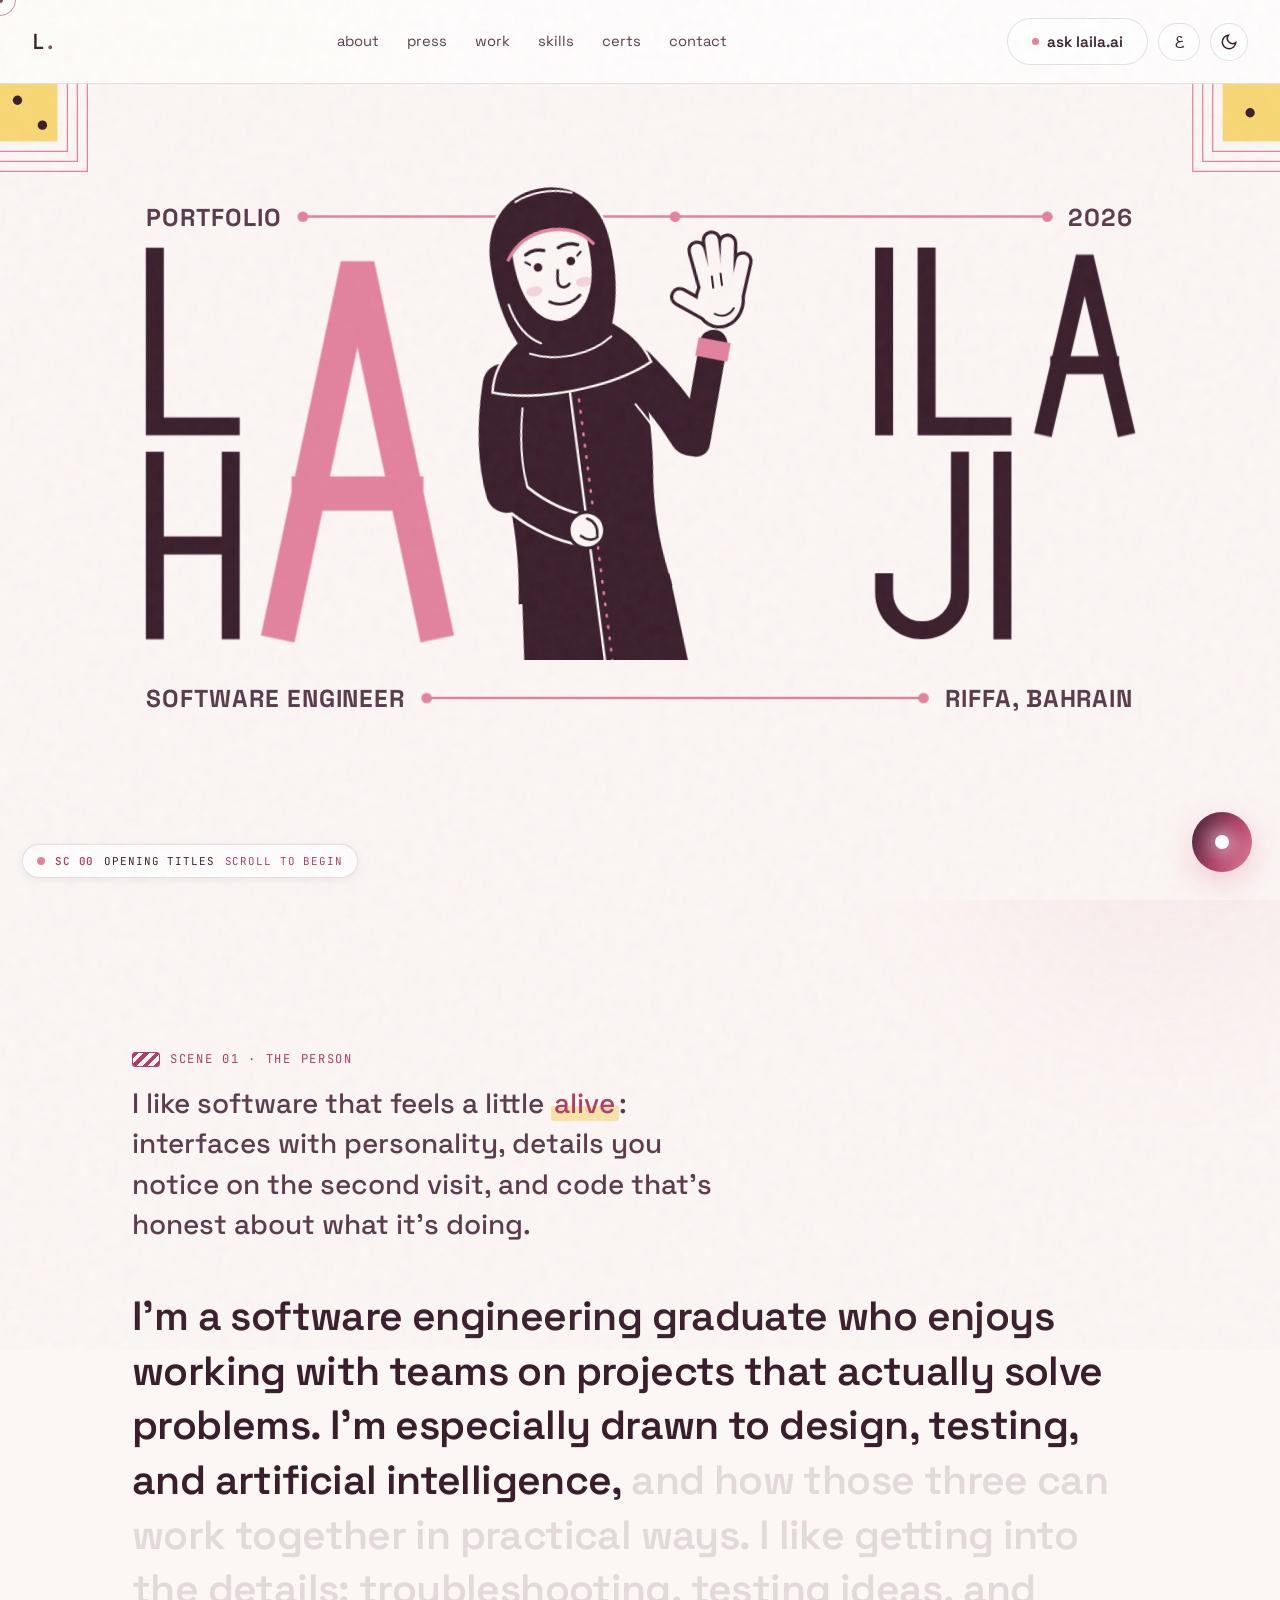
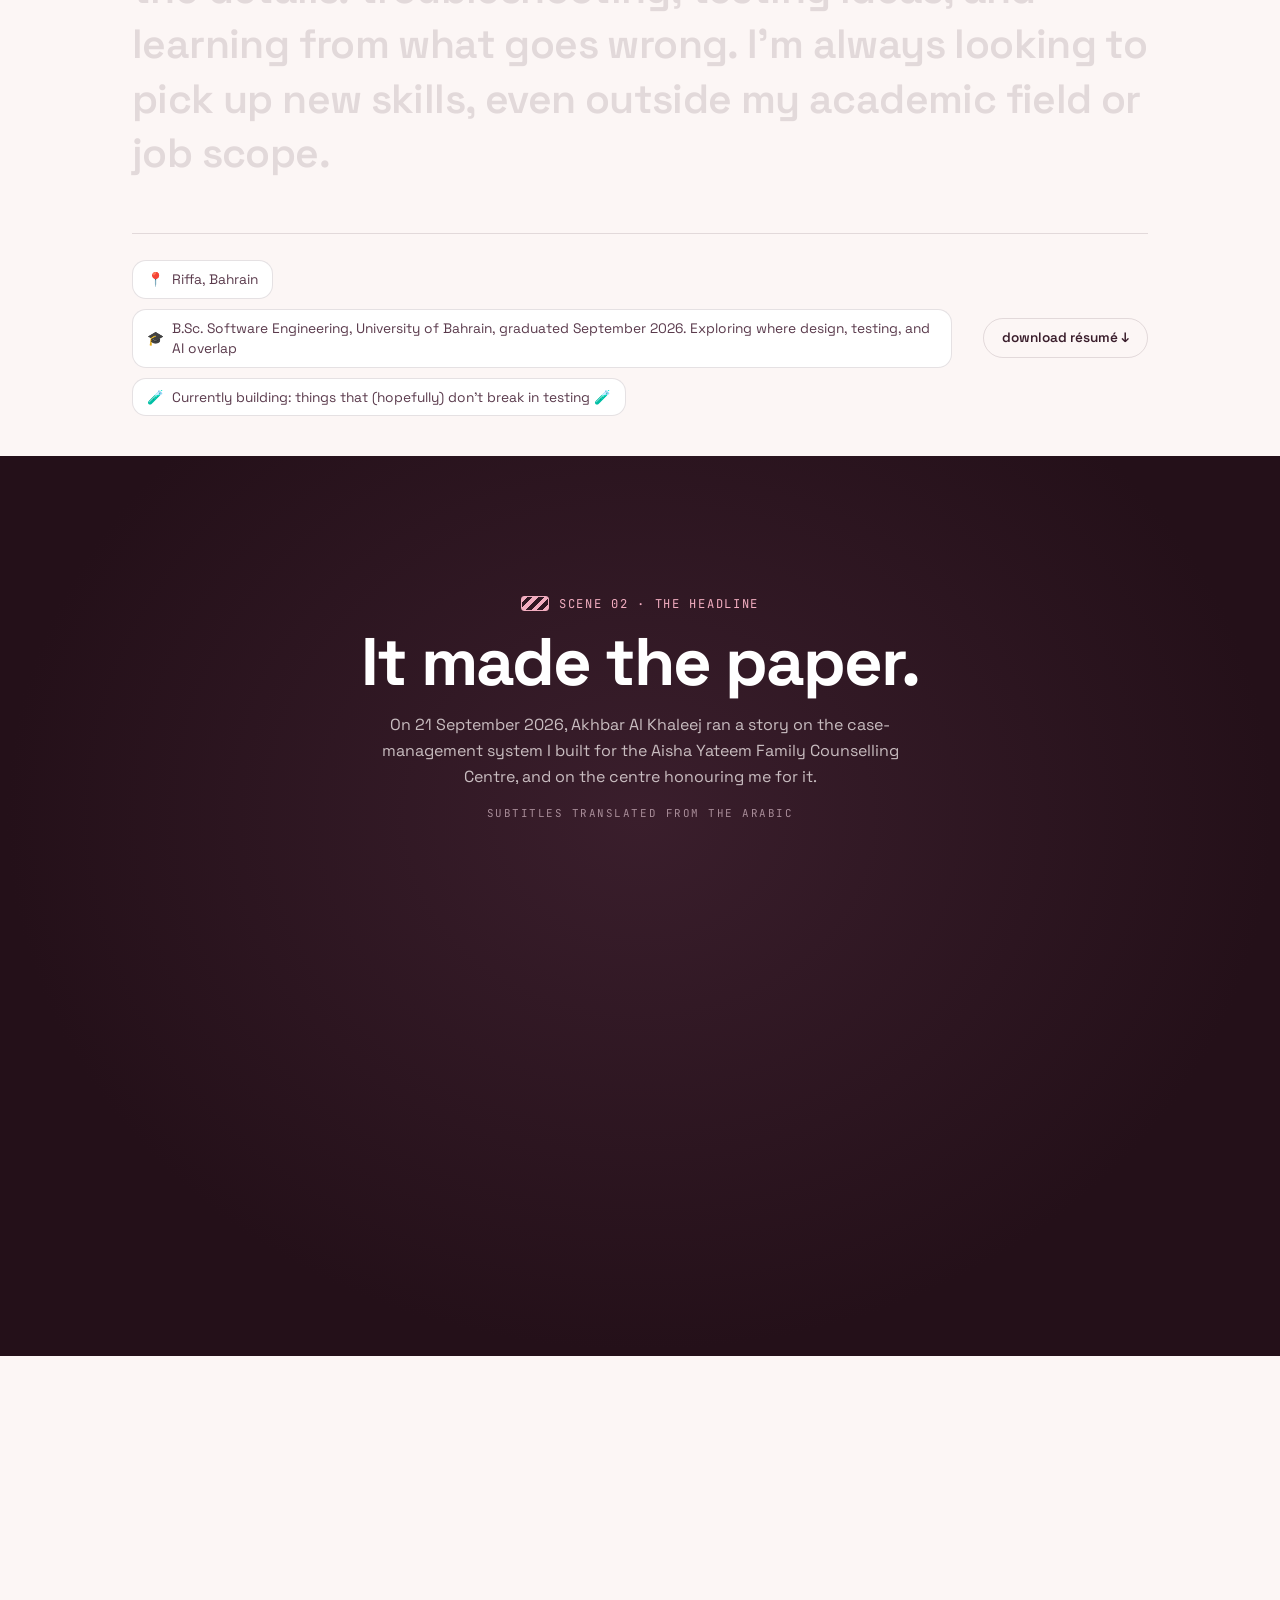
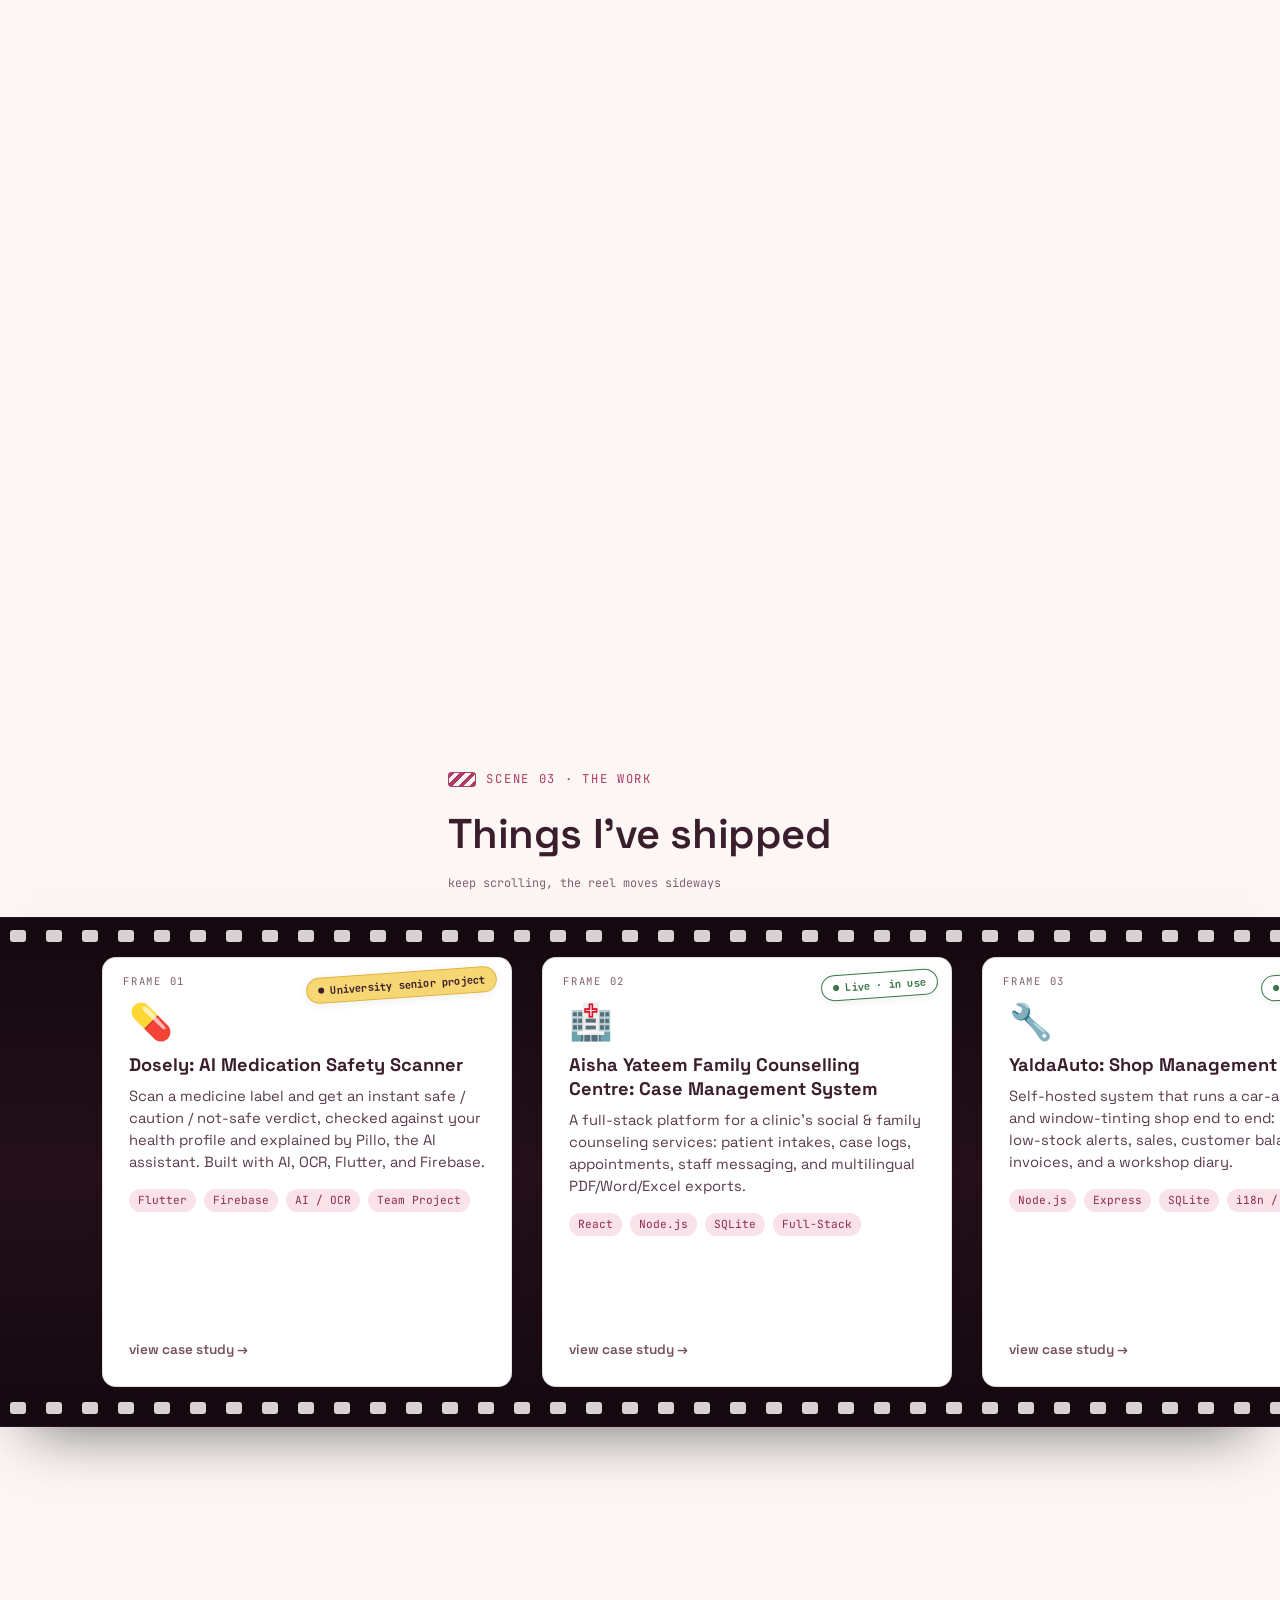
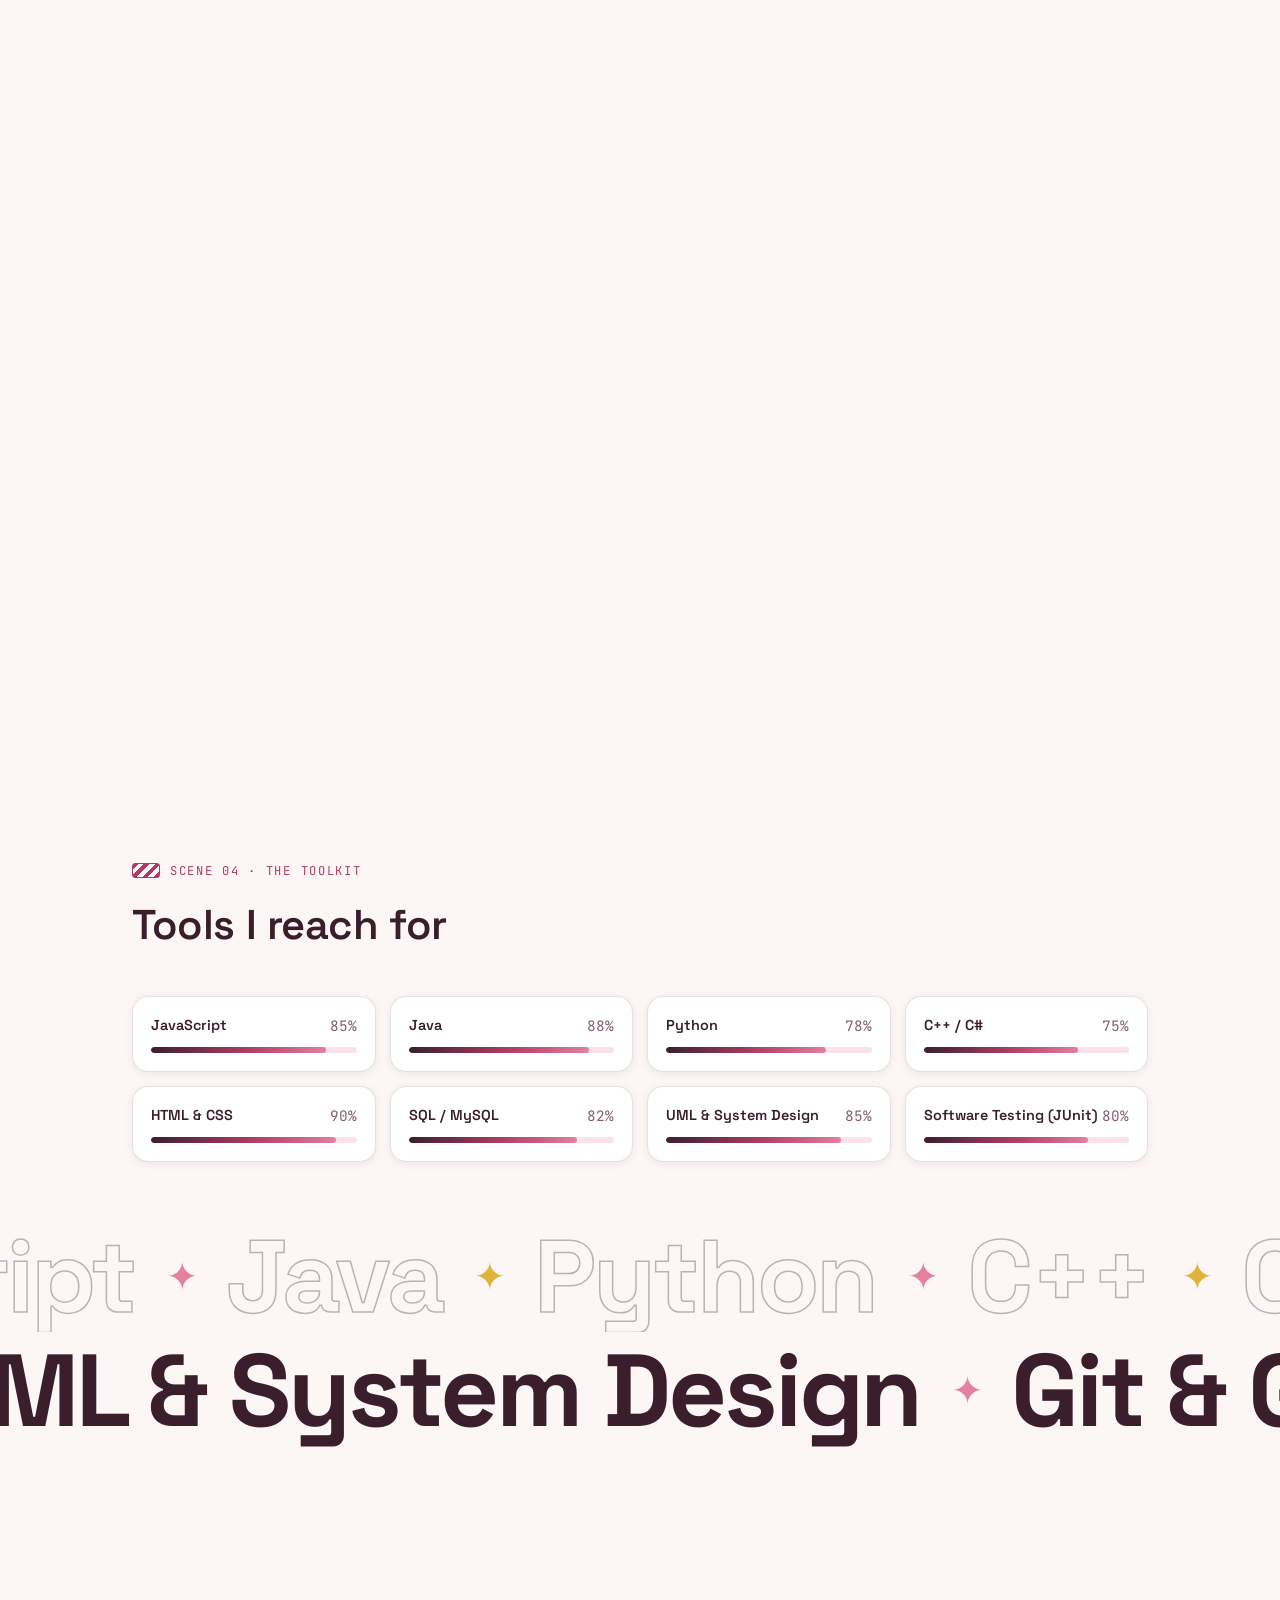
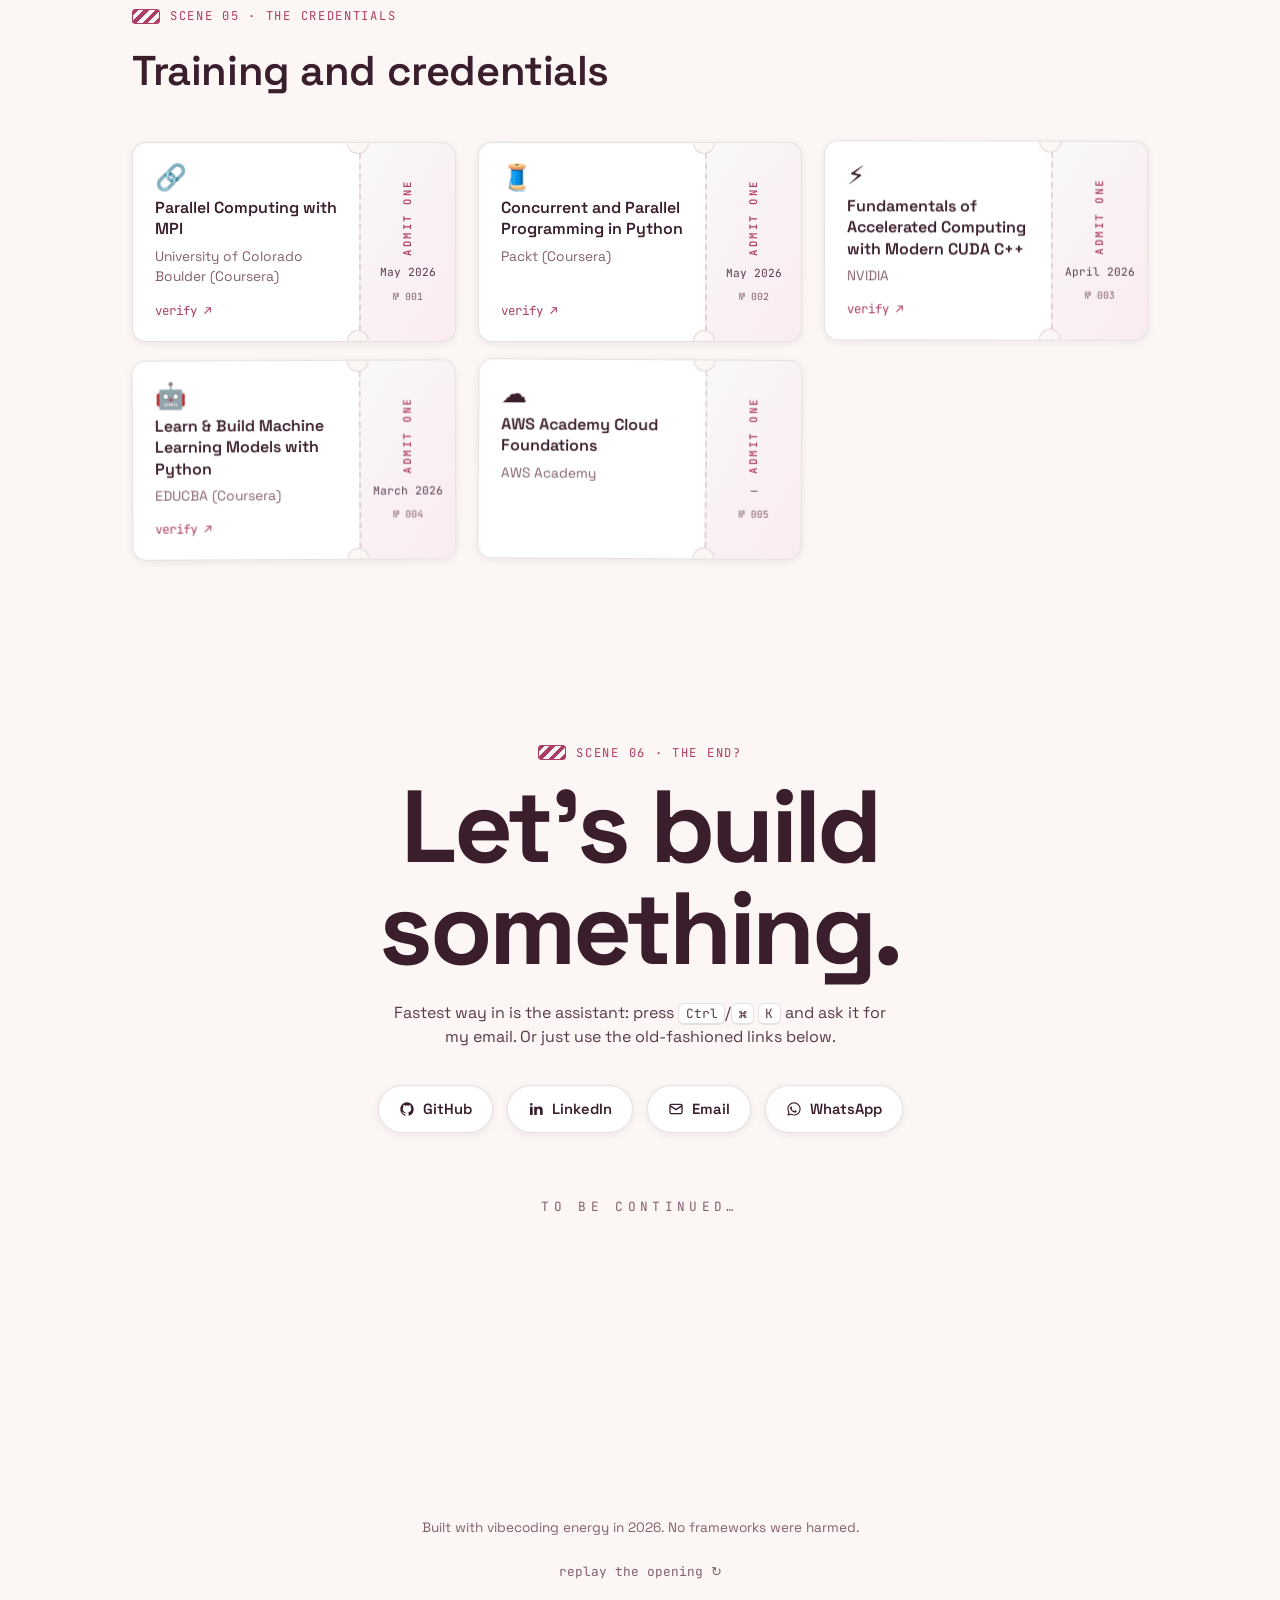
==== commit 990158eb: "v2" ====
--- a/index.html
+++ b/index.html
@@ -18,8 +18,8 @@
      Arabic is loaded alongside them and takes over under [dir="rtl"]. It's
      loaded in both languages because the ع on the language toggle needs it. -->
 <link href="https://fonts.googleapis.com/css2?family=Space+Grotesk:wght@400;500;600;700&family=JetBrains+Mono:wght@400;500;600&family=IBM+Plex+Sans+Arabic:wght@400;500;600;700&display=swap" rel="stylesheet">
-<link rel="stylesheet" href="css/style.css?v=19">
-<link rel="stylesheet" href="css/cinema.css?v=1">
+<link rel="stylesheet" href="css/style.css?v=23">
+<link rel="stylesheet" href="css/cinema.css?v=8">
 <!-- Set lang/dir and theme before first paint — otherwise an Arabic visitor
      gets a visible LTR→RTL flip, and a dark-mode visitor a white flash. -->
 <script>
@@ -100,128 +100,9 @@
     <div id="poster" class="poster"></div>
   </section>
 
-  <!-- SCENE 01 · THE PREMISE
-       A pinned, scrubbed sequence (js/cinema.js): the titles blur back, a deep
-       navy card rises and fills the screen, a phone flies in with the numbers,
-       then the card pulls back and flies off to reveal the call to action.
-       Without motion it's simply the three blocks stacked. -->
-  <section id="premise" class="scene cine-hero" data-scene="1">
-    <div class="ch-grid" aria-hidden="true"></div>
-
-    <div class="ch-titles">
-      <p class="scene-kicker" data-i18n="kicker.premise">scene 01 · the premise</p>
-      <h2 class="ch-title">
-        <span class="ch-line ch-line-1" data-i18n="cine.line1">Every system has a story.</span>
-        <span class="ch-line ch-line-2" data-i18n="cine.line2">This one is mine.</span>
-      </h2>
-    </div>
-
-    <div class="ch-cta">
-      <h3 class="ch-cta-title" data-i18n="cine.ctaTitle">Roll the tape.</h3>
-      <p class="ch-cta-desc" data-i18n="cine.ctaDesc">A front-page headline, four shipped systems, and the person behind them. Keep scrolling.</p>
-      <div class="ch-cta-btns">
-        <a id="cta-resume" href="assets/LailaHajiResume.pdf" target="_blank" rel="noopener" class="btn-modern-light">
-          <svg viewBox="0 0 24 24" aria-hidden="true"><path d="M14 2H6a2 2 0 0 0-2 2v16a2 2 0 0 0 2 2h12a2 2 0 0 0 2-2V8z" fill="none" stroke="currentColor" stroke-width="2" stroke-linejoin="round"/><path d="M14 2v6h6M12 12v6m-3-3 3 3 3-3" fill="none" stroke="currentColor" stroke-width="2" stroke-linecap="round" stroke-linejoin="round"/></svg>
-          <span><small data-i18n="cine.resumeSmall">download the</small><b data-i18n="cine.resume">Résumé</b></span>
-        </a>
-        <button type="button" class="btn-modern-dark" data-open-ai>
-          <svg viewBox="0 0 24 24" aria-hidden="true"><path d="M12 2l2.4 6.6L21 11l-6.6 2.4L12 20l-2.4-6.6L3 11l6.6-2.4z" fill="currentColor"/></svg>
-          <span><small data-i18n="cine.askSmall">ask the assistant</small><b>laila.ai</b></span>
-        </button>
-      </div>
-    </div>
-
-    <div class="ch-card-layer">
-      <div class="ch-card" id="ch-card">
-        <div class="ch-sheen" aria-hidden="true"></div>
-        <div class="ch-card-grid">
-
-          <div class="ch-brand"><span class="ch-brand-text" data-i18n="cine.brand">LAILA</span></div>
-
-          <div class="ch-mockup">
-            <div class="ch-mockup-scale">
-              <div class="ch-phone" id="ch-phone" aria-hidden="true">
-                <i class="ch-hw" style="top:120px;height:25px"></i>
-                <i class="ch-hw" style="top:160px;height:45px"></i>
-                <i class="ch-hw" style="top:220px;height:45px"></i>
-                <i class="ch-hw ch-hw-r" style="top:170px;height:70px"></i>
-                <div class="ch-screen">
-                  <div class="ch-glare"></div>
-                  <div class="ch-island"><span></span></div>
-                  <div class="ch-app">
-                    <div class="ch-widget ch-app-head">
-                      <div><span class="ch-eyebrow">laila.OS</span><span class="ch-app-title" data-i18n="cine.appTitle">Portfolio</span></div>
-                      <span class="ch-avatar">LH</span>
-                    </div>
-                    <div class="ch-widget ch-ring">
-                      <svg viewBox="0 0 150 150">
-                        <circle cx="75" cy="75" r="60" class="ch-ring-track"/>
-                        <circle cx="75" cy="75" r="60" class="ch-ring-progress"/>
-                      </svg>
-                      <div class="ch-ring-label">
-                        <span class="ch-counter" data-count="74">74</span>
-                        <span class="ch-metric" data-i18n="cine.metric">K lines shipped</span>
-                      </div>
-                    </div>
-                    <ul class="ch-rows" id="ch-rows"></ul>
-                    <span class="ch-homebar"></span>
-                  </div>
-                </div>
-              </div>
-
-              <div class="ch-badge ch-badge-1">
-                <span class="ch-badge-icon">📰</span>
-                <span><b data-i18n="cine.badge1">In the news</b><small data-i18n="cine.badge1sub">Akhbar Al Khaleej · Sep 2026</small></span>
-              </div>
-              <div class="ch-badge ch-badge-2">
-                <span class="ch-badge-icon">🎓</span>
-                <span><b data-i18n="cine.badge2">Graduated</b><small data-i18n="cine.badge2sub">B.Sc. Software Eng. · UoB</small></span>
-              </div>
-            </div>
-          </div>
-
-          <div class="ch-copy">
-            <h3 class="ch-copy-title" data-i18n="cine.heading">Software that ships to real people.</h3>
-            <p class="ch-copy-desc" data-i18n-html="cine.desc">I'm <b>Laila</b>, a software engineering graduate from the University of Bahrain. I've built systems for a counselling clinic, a car-accessories shop and a herbs brand, and two of them are used every single day.</p>
-          </div>
-
-        </div>
-      </div>
-    </div>
-  </section>
-
-  <!-- SCENE 02 · THE HEADLINE
-       The newspaper spins in, then the camera pushes in on the headline, the
-       photo and the paragraphs, with subtitles translating as it goes. -->
-  <section id="press" class="scene press" data-scene="2">
-    <div class="press-bar press-bar-top" aria-hidden="true"></div>
-    <div class="press-bar press-bar-bottom" aria-hidden="true"></div>
-
-    <header class="press-head">
-      <p class="scene-kicker" data-i18n="kicker.press">scene 02 · the headline</p>
-      <h2 class="press-title" data-i18n="press.title">It made the paper.</h2>
-      <p class="press-lead" id="press-lead"></p>
-      <p class="press-note" data-i18n="press.translated">subtitles translated from the Arabic</p>
-    </header>
-
-    <div class="press-camera">
-      <figure class="press-paper" id="press-paper">
-        <img id="press-img" src="assets/press-akhbar-alkhaleej-2026.webp" width="1080" height="1350" alt="" decoding="async">
-        <span class="press-stamp" data-i18n="press.stamp" aria-hidden="true">FEATURED</span>
-      </figure>
-    </div>
-
-    <ol class="press-subs" id="press-subs"></ol>
-
-    <div class="press-cta">
-      <button type="button" class="btn btn-primary btn-sm" id="press-case" data-i18n="press.caseStudy">read the case study →</button>
-      <a class="btn btn-outline btn-sm" href="assets/press-akhbar-alkhaleej-2026.webp" target="_blank" rel="noopener" data-i18n="press.open">open the full clipping ↗</a>
-    </div>
-  </section>
-
-  <!-- SCENE 03 · THE PERSON -->
-  <section id="about" class="scene section about" data-scene="3">
-    <p class="scene-kicker" data-reveal data-i18n="kicker.about">scene 03 · the person</p>
+  <!-- SCENE 01 · THE PERSON -->
+  <section id="about" class="scene section about" data-scene="1">
+    <p class="scene-kicker" data-reveal data-i18n="kicker.about">scene 01 · the person</p>
     <h2 class="about-lead" data-reveal data-i18n-html="about.lead">
       I like software that feels a little <em>alive</em>: interfaces with
       personality, details you notice on the second visit, and code that's
@@ -238,12 +119,41 @@
     </div>
   </section>
 
-  <!-- SCENE 04 · THE WORK
+  <!-- SCENE 02 · THE HEADLINE
+       The newspaper spins in, then the camera pushes in on the headline, the
+       photo and the paragraphs, with subtitles translating as it goes. -->
+  <section id="press" class="scene press" data-scene="2">
+    <div class="press-bar press-bar-top" aria-hidden="true"></div>
+    <div class="press-bar press-bar-bottom" aria-hidden="true"></div>
+
+    <header class="press-head">
+      <p class="scene-kicker" data-i18n="kicker.press">scene 02 · the headline</p>
+      <h2 class="press-title" data-i18n="press.title">It made the paper.</h2>
+      <p class="press-lead" id="press-lead"></p>
+      <p class="press-note" data-i18n="press.translated">subtitles translated from the Arabic</p>
+    </header>
+
+    <div class="press-camera">
+      <figure class="press-paper" id="press-paper">
+        <img id="press-img" src="assets/press-akhbar-alkhaleej-2026.webp" width="1080" height="1350" alt="" decoding="async">
+        <span class="press-stamp" data-i18n="press.stamp" aria-hidden="true">FEATURED</span>
+      </figure>
+    </div>
+
+    <ol class="press-subs" id="press-subs"></ol>
+
+    <div class="press-cta">
+      <button type="button" class="btn btn-primary btn-sm" id="press-case" data-i18n="press.caseStudy">read the case study →</button>
+      <a class="btn btn-outline btn-sm" href="assets/press-akhbar-alkhaleej-2026.webp" target="_blank" rel="noopener" data-i18n="press.open">open the full clipping ↗</a>
+    </div>
+  </section>
+
+  <!-- SCENE 03 · THE WORK
        A film strip: pinned, and scrolled sideways on wide screens. -->
-  <section id="work" class="scene work" data-scene="4">
+  <section id="work" class="scene work" data-scene="3">
     <div class="work-pin">
       <header class="work-head section">
-        <p class="scene-kicker" data-i18n="kicker.work">scene 04 · the work</p>
+        <p class="scene-kicker" data-i18n="kicker.work">scene 03 · the work</p>
         <h2 class="section-title" data-i18n="title.work">Things I've shipped</h2>
         <p class="work-hint" data-i18n="work.hint">keep scrolling, the reel moves sideways</p>
       </header>
@@ -253,10 +163,10 @@
     </div>
   </section>
 
-  <!-- SCENE 05 · THE TOOLKIT -->
-  <section id="skills" class="scene skills" data-scene="5">
+  <!-- SCENE 04 · THE TOOLKIT -->
+  <section id="skills" class="scene skills" data-scene="4">
     <div class="section">
-      <p class="scene-kicker" data-reveal data-i18n="kicker.skills">scene 05 · the toolkit</p>
+      <p class="scene-kicker" data-reveal data-i18n="kicker.skills">scene 04 · the toolkit</p>
       <h2 class="section-title" data-reveal data-i18n="title.skills">Tools I reach for</h2>
       <div id="skills-grid" class="skills-grid" data-reveal></div>
     </div>
@@ -266,16 +176,16 @@
     </div>
   </section>
 
-  <!-- SCENE 06 · THE CREDENTIALS -->
-  <section id="certs" class="scene section certs" data-scene="6">
-    <p class="scene-kicker" data-reveal data-i18n="kicker.certs">scene 06 · the credentials</p>
+  <!-- SCENE 05 · THE CREDENTIALS -->
+  <section id="certs" class="scene section certs" data-scene="5">
+    <p class="scene-kicker" data-reveal data-i18n="kicker.certs">scene 05 · the credentials</p>
     <h2 class="section-title" data-reveal data-i18n="title.certs">Training and credentials</h2>
     <div id="certs-grid" class="certs-grid"></div>
   </section>
 
-  <!-- SCENE 07 · THE END? -->
-  <section id="contact" class="scene section contact-section" data-scene="7">
-    <p class="scene-kicker" data-reveal data-i18n="kicker.contact">scene 07 · the end?</p>
+  <!-- SCENE 06 · THE END? -->
+  <section id="contact" class="scene section contact-section" data-scene="6">
+    <p class="scene-kicker" data-reveal data-i18n="kicker.contact">scene 06 · the end?</p>
     <h2 class="contact-title" data-reveal data-i18n="title.contact">Let's build something.</h2>
     <p class="contact-sub" data-reveal data-i18n-html="contact.sub">
       Fastest way in is the assistant: press <kbd>Ctrl</kbd>/<kbd>⌘</kbd> <kbd>K</kbd>
@@ -334,13 +244,13 @@
      js/vendor so the site still has no build step and no CDN to depend on. -->
 <script src="js/vendor/gsap.min.js?v=3.15.0"></script>
 <script src="js/vendor/ScrollTrigger.min.js?v=3.15.0"></script>
-<script src="js/data.js?v=20"></script>
-<script src="js/data.ar.js?v=20"></script>
-<script src="js/i18n.js?v=19"></script>
-<script src="js/particles.js?v=18"></script>
+<script src="js/data.js?v=22"></script>
+<script src="js/data.ar.js?v=21"></script>
+<script src="js/i18n.js?v=22"></script>
+<script src="js/particles.js?v=20"></script>
 <script src="js/ai-assistant.js?v=20"></script>
-<script src="js/poster.js?v=1"></script>
-<script src="js/cinema.js?v=1"></script>
-<script src="js/app.js?v=19"></script>
+<script src="js/poster.js?v=2"></script>
+<script src="js/cinema.js?v=4"></script>
+<script src="js/app.js?v=23"></script>
 </body>
 </html>
--- a/css/style.css
+++ b/css/style.css
@@ -1,26 +1,30 @@
 /* =========================================================
    laila.OS — stylesheet
 
-   A FORMAL palette. Three families, one job each:
-
-     Navy    #13232F   the ink, and the ground in dark mode
-     Bone    #F4F2ED   the paper (warm off-white, never stark)
-     Brass   #A77B36   the single accent, used sparingly
-     Sage    #3F6B52   status only ("live / in progress")
-     White   #FFFFFF   cards, so they lift off the paper
-
-   The formality comes from restraint, not from the hues: one
-   dominant neutral pair (navy on bone), one accent, and
-   gradients that only ever move *within* a family — a tonal
-   shift, never a rainbow. Saturation stays low; the loudest
-   thing on the page should be the words.
-
-   Navy and Brass are also the two steps everything else is
-   built from: the cool ramp runs navy → slate, the warm ramp
-   brass → pale brass. Mid-tones are fills, the darker steps
-   are for text.
-
-   Light mode = bone paper, navy ink. Dark mode inverts it.
+   A FORMAL palette with a soft heart. One job per colour:
+
+     Mulberry  #3A1E2C   the ink, and the ground in dark mode
+     Petal     #FCF6F5   the paper (a whisper of pink, never stark)
+     Peony     #E3829E   the accent — dots, rules, the giant A
+     Blush     #F9E2E8   soft fills: chips, chat bubbles, tracks
+     Butter    #F7D774   the cheerful one — stickers, dice, sparkles
+     Pistachio #A6D3A0   status only ("live / in progress")
+     White     #FFFFFF   cards, so they lift off the paper
+
+   The formality comes from the ink: a deep mulberry that reads
+   as near-black, so the page keeps a serious backbone while the
+   pink does the charming. One dominant neutral pair (mulberry on
+   petal), one lead accent, and gradients that only ever move
+   *within* a family — a tonal shift, never a rainbow. Butter
+   and pistachio are the supporting cast, in small doses only.
+
+   Peony, butter and pistachio are fill colours; none of them
+   carries text on the paper. Their deeper steps do: raspberry
+   (peony -700) for links and kickers, -800 for text on blush,
+   pistachio -600 for the "live" label. Text laid ON butter is
+   always mulberry.
+
+   Light mode = petal paper, mulberry ink. Dark mode inverts it.
    Components never name a raw colour — they use the role
    tokens (--ink, --surface, --accent-*), so both themes stay
    in step.
@@ -29,75 +33,85 @@
 :root {
   /* ===== brand constants — identical in both themes ===== */
   --white: #ffffff;
-  --navy: #13232f;
-  --bone: #f4f2ed;
-  --brass: #a77b36;
-  --sage: #3f6b52;
-
-  --navy-rgb: 19, 35, 47;
-  --bone-rgb: 244, 242, 237;
-  --brass-rgb: 167, 123, 54;
-  --sage-rgb: 63, 107, 82;
-
-  /* cool ramp — navy through slate, deepest → palest */
-  --navy-950: #0b161e;
-  --navy-900: var(--navy);       /* brand ink */
-  --navy-800: #1b2e3c;
-  --navy-700: #2a4356;
-  --navy-600: #3e5c76;           /* slate — text-safe on bone */
-  --navy-500: #556b7d;           /* muted metadata            */
-  --navy-400: #7d97ac;
-  --navy-300: #a9bccb;
+  --plum: #3a1e2c;
+  --petal: #fcf6f5;
+  --peony: #e3829e;
+  --blush: #f9e2e8;
+  --butter: #f7d774;
+  --pistachio: #a6d3a0;
+
+  --plum-rgb: 58, 30, 44;
+  --petal-rgb: 252, 246, 245;
+  --peony-rgb: 227, 130, 158;
+  --butter-rgb: 247, 215, 116;
+  --pistachio-rgb: 166, 211, 160;
+
+  /* mulberry ramp — deepest → palest */
+  --plum-950: #241019;
+  --plum-900: var(--plum);       /* brand ink */
+  --plum-800: #45283a;
+  --plum-700: #5a3a4c;
+  --plum-600: #74515f;           /* text-safe on petal */
+  --plum-500: #83606e;           /* muted metadata     */
+  --plum-400: #a88c98;
+  --plum-300: #cfbac3;
 
   /* paper ramp */
-  --bone-100: var(--bone);       /* brand paper */
-  --bone-200: #eae7e0;
-  --bone-300: #d9d5cc;
-
-  /* warm ramp — brass (the brand value is a fill; text uses -700/-800) */
-  --brass-800: #6f5020;
-  --brass-700: #8a6526;
-  --brass-600: var(--brass);     /* brand accent */
-  --brass-400: #c09348;
-  --brass-300: #dcbe84;
-
-  /* status only — a muted sage, so "live" still reads as live */
-  --sage-600: var(--sage);
-  --sage-300: #8fbfa3;
+  --petal-100: var(--petal);     /* brand paper */
+  --petal-200: #f6ebea;
+  --petal-300: #ead9da;
+
+  /* peony ramp (the brand value is a fill; text uses -700/-800) */
+  --peony-800: #8e2b52;
+  --peony-700: #ad3d66;          /* raspberry — links, kickers, buttons */
+  --peony-600: var(--peony);     /* brand accent */
+  --peony-400: #f2adc0;
+  --peony-300: var(--blush);
+
+  /* butter — a fill; -600 is the deeper gold for marks on the paper */
+  --butter-600: #e0b33c;
+  --butter-500: var(--butter);
+
+  /* status only — pistachio, a fresh partner to pink */
+  --pistachio-600: #3a7647;      /* text-safe on petal */
+  --pistachio-500: var(--pistachio);
+  --pistachio-300: #c4e5be;
 
   /* ===== LIGHT (default) roles ===== */
-  --bg: var(--bone-100);
-  --bg-soft: var(--bone-200);
+  --bg: var(--petal-100);
+  --bg-soft: var(--blush);
   --surface: var(--white);
   --surface-glass: rgba(255, 255, 255, 0.78);
-  --border: rgba(var(--navy-rgb), 0.14);
-  --ink: var(--navy-900);
-  --ink-soft: var(--navy-700);
-  --ink-faint: var(--navy-500);
-
-  --accent-1: var(--brass-700);  /* primary   — kickers, links, hovers   */
-  --accent-2: var(--navy-600);   /* secondary — slate, the quiet one     */
-  --accent-3: var(--brass-600);  /* brand brass — rules, dots, fills     */
-  --accent-4: var(--navy-400);   /* decorative only — glows, particles   */
-
-  --signal: var(--sage-600);     /* "live / in progress" badge border + dot */
-  --signal-ink: var(--sage-600); /* …and its label                          */
-  --signal-rgb: var(--sage-rgb);
+  --border: rgba(var(--plum-rgb), 0.13);
+  --ink: var(--plum-900);
+  --ink-soft: var(--plum-700);
+  --ink-faint: var(--plum-500);
+
+  --accent-1: var(--peony-700);  /* primary   — kickers, links, hovers   */
+  --accent-2: var(--plum-600);   /* secondary — the quiet one            */
+  --accent-3: var(--peony-600);  /* brand peony — rules, dots, fills     */
+  --accent-4: var(--butter);     /* decorative only — glows, particles   */
+  --accent-5: var(--butter-600); /* the sunny marks — sparkles, highlights */
+
+  --signal: var(--pistachio-600);     /* "live / in progress" badge border + dot */
+  --signal-ink: var(--pistachio-600); /* …and its label                          */
+  --signal-rgb: 58, 118, 71;
   --on-grad: var(--white);       /* text laid over --grad / --grad-cta   */
-  --on-soft: var(--brass-800);   /* accent text laid over --bg-soft      */
+  --on-soft: var(--peony-800);   /* accent text laid over --bg-soft      */
 
   /* Four gradients, by how much contrast whatever sits on top needs.
-     All of them stay inside one family — that is what keeps this
-     formal rather than festive. */
-  --grad: linear-gradient(120deg, var(--navy-900) 0%, var(--navy-600) 100%);
-  --grad-cta: linear-gradient(120deg, var(--navy-900) 0%, var(--navy-700) 100%);
-  --grad-orb: linear-gradient(140deg, var(--navy-900) 0%, var(--navy-600) 100%);
-  --grad-vivid: linear-gradient(120deg, var(--navy-900) 0%, var(--navy-600) 55%, var(--brass-600) 100%);
-  --grad-soft: linear-gradient(120deg, rgba(var(--navy-rgb),.05), rgba(var(--brass-rgb),.10) 100%);
-
-  --shadow-sm: 0 2px 8px rgba(var(--navy-rgb), 0.07);
-  --shadow-md: 0 10px 26px rgba(var(--navy-rgb), 0.11);
-  --shadow-glow: 0 10px 30px rgba(var(--navy-rgb), 0.20);
+     Each stays inside one family — that is what keeps it formal
+     rather than festive. Headings are mulberry; the buttons are
+     raspberry, the one place the pink gets to be bold. */
+  --grad: linear-gradient(120deg, var(--plum-900) 0%, var(--plum-600) 100%);
+  --grad-cta: linear-gradient(120deg, var(--peony-800) 0%, var(--peony-700) 100%);
+  --grad-orb: linear-gradient(140deg, var(--peony-800) 0%, var(--peony-600) 100%);
+  --grad-vivid: linear-gradient(120deg, var(--plum-900) 0%, var(--peony-700) 55%, var(--peony-600) 100%);
+  --grad-soft: linear-gradient(120deg, rgba(var(--plum-rgb),.03), rgba(var(--peony-rgb),.16) 100%);
+
+  --shadow-sm: 0 2px 8px rgba(var(--plum-rgb), 0.07);
+  --shadow-md: 0 10px 26px rgba(var(--plum-rgb), 0.11);
+  --shadow-glow: 0 10px 30px rgba(var(--peony-rgb), 0.35);
 
   --font-display: 'Space Grotesk', system-ui, sans-serif;
   --font-mono: 'JetBrains Mono', ui-monospace, monospace;
@@ -108,32 +122,33 @@
 
 :root[data-theme="dark"] {
   /* ===== DARK roles — same families, inverted ===== */
-  --bg: var(--navy-950);
-  --bg-soft: var(--navy-700);   /* one step above --surface, so chips and
+  --bg: var(--plum-950);
+  --bg-soft: var(--plum-700);   /* one step above --surface, so chips and
                                    inputs still separate from the card */
-  --surface: var(--navy-800);
-  --surface-glass: rgba(27, 46, 60, 0.74);
-  --border: rgba(var(--bone-rgb), 0.15);
-  --ink: var(--bone-100);
-  --ink-soft: var(--bone-300);
-  --ink-faint: var(--navy-300);
-
-  --accent-1: var(--brass-300);
-  --accent-2: var(--navy-300);
-  --accent-3: var(--brass-400);
-  --accent-4: var(--navy-400);
-
-  --signal: var(--sage-300);
-  --signal-ink: var(--sage-300);
-  --signal-rgb: 143, 191, 163;
-  --on-grad: var(--navy-950);
-  --on-soft: var(--brass-300);
-
-  --grad: linear-gradient(120deg, var(--bone-100) 0%, var(--brass-300) 100%);
-  --grad-cta: linear-gradient(120deg, var(--brass-300) 0%, var(--brass-400) 100%);
-  --grad-orb: linear-gradient(140deg, var(--navy-300) 0%, var(--bone-100) 100%);
-  --grad-vivid: linear-gradient(120deg, var(--navy-300) 0%, var(--bone-100) 55%, var(--brass-300) 100%);
-  --grad-soft: linear-gradient(120deg, rgba(var(--bone-rgb),.04), rgba(var(--brass-rgb),.14) 100%);
+  --surface: var(--plum-800);
+  --surface-glass: rgba(69, 40, 58, 0.74);
+  --border: rgba(var(--petal-rgb), 0.14);
+  --ink: var(--petal-100);
+  --ink-soft: var(--petal-300);
+  --ink-faint: var(--plum-300);
+
+  --accent-1: var(--peony-400);
+  --accent-2: var(--plum-300);
+  --accent-3: var(--peony-600);
+  --accent-4: var(--butter);
+  --accent-5: var(--butter);
+
+  --signal: var(--pistachio-300);
+  --signal-ink: var(--pistachio-300);
+  --signal-rgb: 196, 229, 190;
+  --on-grad: var(--plum-950);
+  --on-soft: var(--peony-400);
+
+  --grad: linear-gradient(120deg, var(--petal-100) 0%, var(--blush) 100%);
+  --grad-cta: linear-gradient(120deg, var(--peony-400) 0%, var(--peony-600) 100%);
+  --grad-orb: linear-gradient(140deg, var(--peony-400) 0%, var(--petal-100) 100%);
+  --grad-vivid: linear-gradient(120deg, var(--plum-300) 0%, var(--petal-100) 55%, var(--peony-400) 100%);
+  --grad-soft: linear-gradient(120deg, rgba(var(--petal-rgb),.03), rgba(var(--peony-rgb),.14) 100%);
 
   --shadow-sm: 0 2px 8px rgba(0, 0, 0, 0.35);
   --shadow-md: 0 10px 26px rgba(0, 0, 0, 0.5);
@@ -158,7 +173,7 @@
 code { font-family: var(--font-mono); background: var(--bg-soft); padding: .1em .4em; border-radius: 6px; font-size: .9em; }
 kbd { font-family: var(--font-mono); background: var(--surface); border: 1px solid var(--border); border-bottom-width: 2px; padding: .1em .5em; border-radius: 6px; font-size: .8em; }
 
-::selection { background: var(--accent-2); color: var(--white); }
+::selection { background: var(--butter); color: var(--plum-900); }
 
 /* Custom scrollbar */
 ::-webkit-scrollbar { width: 10px; }
@@ -223,13 +238,13 @@
 
 .dot-pulse {
   width: 7px; height: 7px; border-radius: 50%; background: var(--accent-3);
-  box-shadow: 0 0 0 0 rgba(var(--brass-rgb),.6);
+  box-shadow: 0 0 0 0 rgba(var(--peony-rgb),.6);
   animation: pulse 1.8s infinite;
 }
 @keyframes pulse {
-  0% { box-shadow: 0 0 0 0 rgba(var(--brass-rgb),.55); }
-  70% { box-shadow: 0 0 0 8px rgba(var(--brass-rgb),0); }
-  100% { box-shadow: 0 0 0 0 rgba(var(--brass-rgb),0); }
+  0% { box-shadow: 0 0 0 0 rgba(var(--peony-rgb),.55); }
+  70% { box-shadow: 0 0 0 8px rgba(var(--peony-rgb),0); }
+  100% { box-shadow: 0 0 0 0 rgba(var(--peony-rgb),0); }
 }
 
 /* ---------- background fx ---------- */
@@ -306,7 +321,7 @@
   position: fixed; inset: 0; z-index: 850; display: none;
   align-items: flex-start; justify-content: center;
   padding: 88px 20px 48px; overflow-y: auto;
-  background: rgba(var(--navy-rgb), .72); backdrop-filter: blur(6px);
+  background: rgba(var(--plum-rgb), .72); backdrop-filter: blur(6px);
 }
 .pm-overlay.open { display: flex; animation: pmFade .25s ease; }
 
@@ -349,7 +364,7 @@
 .pm-videos { display: grid; grid-template-columns: repeat(auto-fit, minmax(240px, 1fr)); gap: 16px; margin-top: 26px; }
 .pm-video { margin: 0; }
 .pm-video video {
-  width: 100%; max-height: 460px; border-radius: 14px; background: var(--navy-950);
+  width: 100%; max-height: 460px; border-radius: 14px; background: var(--plum-950);
   border: 1px solid var(--border); display: block;
 }
 .pm-video figcaption {
@@ -424,11 +439,11 @@
   display: grid; place-items: center; box-shadow: var(--shadow-glow);
   animation: float 4s ease-in-out infinite;
 }
-.ai-orb-core { width: 14px; height: 14px; border-radius: 50%; background: var(--white); box-shadow: 0 0 20px 4px rgba(var(--bone-rgb),.75); }
-:root[data-theme="dark"] .ai-orb-core { background: var(--navy-950); box-shadow: 0 0 20px 4px rgba(var(--navy-rgb),.5); }
+.ai-orb-core { width: 14px; height: 14px; border-radius: 50%; background: var(--white); box-shadow: 0 0 20px 4px rgba(var(--petal-rgb),.75); }
+:root[data-theme="dark"] .ai-orb-core { background: var(--plum-950); box-shadow: 0 0 20px 4px rgba(var(--plum-rgb),.5); }
 
 .ai-overlay {
-  position: fixed; inset: 0; z-index: 800; background: rgba(var(--navy-rgb), 0.68); backdrop-filter: blur(4px);
+  position: fixed; inset: 0; z-index: 800; background: rgba(var(--plum-rgb), 0.68); backdrop-filter: blur(4px);
   display: flex; align-items: flex-start; justify-content: center; padding: 8vh 20px;
   opacity: 0; pointer-events: none; transition: opacity .25s ease;
 }
@@ -484,7 +499,7 @@
 /* ---------- secret doorway portal ---------- */
 #portal-overlay {
   position: fixed; inset: 0; z-index: 1100; pointer-events: none;
-  background: radial-gradient(circle at 50% 50%, var(--brass-400), var(--navy-700) 55%, var(--navy-950) 100%);
+  background: radial-gradient(circle at 50% 50%, var(--peony-400), var(--plum-700) 55%, var(--plum-950) 100%);
   clip-path: circle(0% at 50% 50%);
   transition: clip-path .9s cubic-bezier(.7,0,.3,1);
 }
--- a/css/cinema.css
+++ b/css/cinema.css
@@ -1,7 +1,7 @@
 /* =========================================================
    cinema.css — the page as a film.
 
-   Scene 00 is the waving poster (js/poster.js); scenes 01–07
+   Scene 00 is the waving poster (js/poster.js); scenes 01–06
    are driven by js/cinema.js with GSAP ScrollTrigger.
 
    Every scene has two layouts:
@@ -12,18 +12,19 @@
        cinema.js adds the class once GSAP is ready, so nothing is
        ever hidden waiting on an animation that can't run.
 
-   Colours are the role tokens from style.css. The two "screen"
-   moments — the premise card and the newspaper — are always
-   dark, whatever the theme: the lights go down for them.
+   Colours are the role tokens from style.css. The "screen"
+   moment — the newspaper — is always dark, whatever the
+   theme: the lights go down for it.
    ========================================================= */
 
 :root {
   --nav-h: 84px;                   /* the fixed nav's height */
-  --ink-rgb: var(--navy-rgb);
-  --screen: #0b161e;               /* the dark of the screen scenes */
-  --screen-2: #1b2e3c;
-}
-:root[data-theme="dark"] { --ink-rgb: var(--bone-rgb); }
+  --ink-rgb: var(--plum-rgb);
+  --screen: var(--plum-950);     /* the dark of the screen scenes */
+  --screen-2: var(--plum-900);
+  --shade-rgb: 20, 9, 15;          /* near-black mulberry, for scrims over them */
+}
+:root[data-theme="dark"] { --ink-rgb: var(--petal-rgb); }
 
 .sr-only {
   position: absolute; width: 1px; height: 1px; margin: -1px; padding: 0;
@@ -63,20 +64,20 @@
 .section-title { letter-spacing: -.01em; }
 
 /* ---------- lights down ----------
-   While a dark scene fills the screen (the premise card, the newspaper),
+   While a dark scene fills the screen (the newspaper),
    the nav and the HUD dim with it instead of glowing over the picture. */
 .nav, .cine-hud { transition: background .5s ease, border-color .5s ease, color .5s ease; }
 .nav-links a, .nav-logo { transition: color .5s ease; }
-body.lights-down .nav { background: rgba(6, 12, 17, .94); border-bottom-color: rgba(255, 255, 255, .07); }
+body.lights-down .nav { background: rgba(var(--shade-rgb), .94); border-bottom-color: rgba(255, 255, 255, .07); }
 body.lights-down .nav-logo,
-body.lights-down .nav-links a:hover { color: var(--bone); }
-body.lights-down .nav-links a { color: rgba(var(--bone-rgb), .66); }
+body.lights-down .nav-links a:hover { color: var(--petal); }
+body.lights-down .nav-links a { color: rgba(var(--petal-rgb), .66); }
 body.lights-down .nav .btn-ghost,
 body.lights-down .nav .icon-btn,
-body.lights-down .nav .lang-btn { background: rgba(255, 255, 255, .06); border-color: rgba(255, 255, 255, .14); color: var(--bone); }
-body.lights-down .cine-hud { background: rgba(6, 12, 17, .66); border-color: rgba(255, 255, 255, .1); color: rgba(var(--bone-rgb), .7); }
-body.lights-down .hud-title { color: var(--bone); }
-body.lights-down .hud-scene { color: var(--brass-300); }
+body.lights-down .nav .lang-btn { background: rgba(255, 255, 255, .06); border-color: rgba(255, 255, 255, .14); color: var(--petal); }
+body.lights-down .cine-hud { background: rgba(var(--shade-rgb), .66); border-color: rgba(255, 255, 255, .1); color: rgba(var(--petal-rgb), .7); }
+body.lights-down .hud-title { color: var(--petal); }
+body.lights-down .hud-scene { color: var(--peony-400); }
 
 /* ---------- the HUD ---------- */
 .cine-hud {
@@ -118,17 +119,18 @@
   --wpl-ink: var(--ink-soft);
   --wpl-letter: var(--ink);
   --wpl-accent: var(--accent-3);
-  --wpl-cink: var(--navy-900);
-  --wpl-cpaper: var(--bone);
+  --wpl-cink: var(--plum-900);
+  --wpl-cpaper: var(--petal);
+  --wpl-sun: var(--butter);
   position: relative; width: 100%; overflow: hidden;
   background: var(--wpl-paper); color: var(--wpl-ink);
   container-type: size; isolation: isolate;
   user-select: none; -webkit-user-select: none; -webkit-tap-highlight-color: transparent;
 }
 :root[data-theme="dark"] .wpl-root {
-  --wpl-accent: var(--brass-400);
-  --wpl-cink: var(--navy-800);
-  --wpl-cpaper: var(--bone-200);
+  --wpl-accent: var(--peony-400);
+  --wpl-cink: var(--plum-800);
+  --wpl-cpaper: var(--petal-200);
 }
 .wpl-root svg { max-width: none; }
 .wpl-stage { position: absolute; inset: 0; }
@@ -140,8 +142,10 @@
 .wpl-label { font-family: var(--font-display); font-weight: 700; font-size: 30px; letter-spacing: .04em; fill: var(--wpl-ink); }
 :root[dir="rtl"] .wpl-label { letter-spacing: 0; font-family: 'IBM Plex Sans Arabic', var(--font-display); }
 .wpl-rule-line, .wpl-corner-line, .wpl-ink-acc, .wpl-s-acc, .wpl-sa { stroke: var(--wpl-accent); }
-.wpl-dot, .wpl-die { fill: var(--wpl-accent); }
-.wpl-pips circle { fill: var(--wpl-paper); }
+.wpl-dot { fill: var(--wpl-accent); }
+/* butter dice with mulberry pips, in either theme */
+.wpl-die { fill: var(--wpl-sun); }
+.wpl-pips circle { fill: var(--plum-900); }
 .wpl-s-ink { stroke: var(--wpl-letter); }
 .wpl-s-paper { stroke: var(--wpl-paper); }
 .wpl-k { fill: var(--wpl-cink); }
@@ -186,7 +190,6 @@
 .wpl-root[data-intro="on"] .wpl-head { animation: wpl-headin 1.3s 3.5s ease-out both; }
 .wpl-root[data-intro="on"] .wpl-corner-l { animation: wpl-corner-l .9s 2.7s cubic-bezier(.2,.9,.2,1) both; }
 .wpl-root[data-intro="on"] .wpl-corner-r { animation: wpl-corner-r .9s 2.8s cubic-bezier(.2,.9,.2,1) both; }
-.wpl-root[data-intro="on"] .wpl-sign svg { animation: wpl-sign .7s 3s cubic-bezier(.3,1.6,.5,1) both; }
 
 .wpl-char.is-waving .wpl-farm { animation: wpl-wave 1.5s ease-in-out; }
 .wpl-char.is-waving .wpl-hand { animation: wpl-hand 1.5s ease-in-out; }
@@ -210,9 +213,6 @@
 .wpl-pips { transform-box: fill-box; transform-origin: center; transition: transform .3s cubic-bezier(.3,1.6,.5,1); }
 .wpl-pips.is-rolled { animation: wpl-dice .6s cubic-bezier(.3,1.4,.5,1); }
 
-.wpl-sign { position: absolute; left: 50%; bottom: clamp(12px, 4cqh, 44px); width: clamp(60px, 11cqmin, 120px); height: clamp(60px, 11cqmin, 120px); margin: 0; padding: 0; border: 0; background: none; cursor: pointer; z-index: 4; transform: translateX(-50%); transition: transform .35s cubic-bezier(.3,1.6,.5,1); }
-.wpl-sign:hover { transform: translateX(-50%) rotate(-8deg) scale(1.07); }
-.wpl-sign svg { display: block; width: 100%; height: 100%; overflow: visible; }
 .wpl-root button:focus-visible { outline: 2px solid var(--wpl-accent); outline-offset: 4px; }
 
 .wpl-burst { position: absolute; width: 0; height: 0; pointer-events: none; z-index: 6; }
@@ -245,7 +245,6 @@
 @keyframes wpl-pop { from { transform: scale(0) rotate(-8deg); opacity: 0; } to { transform: scale(1) rotate(0deg); opacity: 1; } }
 @keyframes wpl-corner-l { from { transform: translate(-70%, -70%); } to { transform: translate(0, 0); } }
 @keyframes wpl-corner-r { from { transform: translate(70%, -70%); } to { transform: translate(0, 0); } }
-@keyframes wpl-sign { from { transform: scale(0) rotate(-40deg); } to { transform: scale(1) rotate(0deg); } }
 @keyframes wpl-dice { from { transform: rotate(-360deg) scale(.4); } to { transform: rotate(0deg) scale(1); } }
 @keyframes wpl-row-in { from { transform: translateX(35%); opacity: 0; } to { transform: translateX(0); opacity: 1; } }
 @keyframes wpl-row-in-r { from { transform: translateX(-35%); opacity: 0; } to { transform: translateX(0); opacity: 1; } }
@@ -255,231 +254,19 @@
 @keyframes wpl-bit { from { transform: translate(0, 0) rotate(0deg) scale(.4); opacity: 1; } to { transform: translate(var(--dx), var(--dy)) rotate(var(--rot)) scale(1); opacity: 0; } }
 
 /* =========================================================
-   SCENE 01 · THE PREMISE — the cinematic card
-   ========================================================= */
-.cine-hero {
-  position: relative; overflow: hidden;
-  padding: 110px 16px 90px;
-  display: flex; flex-direction: column; align-items: center; gap: 56px;
-  perspective: 1500px;
-}
-.ch-grid {
-  position: absolute; inset: 0; pointer-events: none; opacity: .6;
-  background-size: 60px 60px;
-  background-image:
-    linear-gradient(to right, rgba(var(--ink-rgb), .07) 1px, transparent 1px),
-    linear-gradient(to bottom, rgba(var(--ink-rgb), .07) 1px, transparent 1px);
-  -webkit-mask-image: radial-gradient(ellipse at center, #000 0%, transparent 70%);
-          mask-image: radial-gradient(ellipse at center, #000 0%, transparent 70%);
-}
-
-/* static order: titles, card, then the call to action (the markup keeps
-   the CTA before the card so the layered version stacks it underneath) */
-.ch-titles { position: relative; z-index: 1; text-align: center; order: 1; }
-.ch-card-layer { order: 2; }
-.ch-cta { order: 3; }
-.ch-title { margin: 0; font-size: clamp(2.5rem, 7.4vw, 6.2rem); line-height: 1.04; letter-spacing: -.03em; }
-.ch-line { display: block; }
-.ch-line-1 {
-  font-weight: 700; color: var(--ink);
-  text-shadow: 0 10px 30px rgba(var(--ink-rgb), .18), 0 2px 4px rgba(var(--ink-rgb), .1);
-}
-.ch-line-2, .ch-cta-title {
-  font-weight: 800;
-  background: linear-gradient(180deg, var(--ink) 0%, rgba(var(--ink-rgb), .38) 100%);
-  -webkit-background-clip: text; background-clip: text; -webkit-text-fill-color: transparent;
-  transform: translateZ(0);
-  filter: drop-shadow(0 10px 20px rgba(var(--ink-rgb), .14)) drop-shadow(0 2px 4px rgba(var(--ink-rgb), .1));
-  padding-bottom: .06em;
-}
-
-.ch-card-layer { position: relative; z-index: 2; width: 100%; display: flex; justify-content: center; }
-.ch-card {
-  position: relative; overflow: hidden;
-  width: min(1200px, 100%); border-radius: 32px; padding: 40px 20px;
-  color: var(--bone);
-  background: linear-gradient(145deg, var(--screen-2) 0%, var(--screen) 100%);
-  box-shadow:
-    0 40px 100px -20px rgba(0, 0, 0, .75),
-    0 20px 40px -20px rgba(0, 0, 0, .6),
-    inset 0 1px 2px rgba(255, 255, 255, .18),
-    inset 0 -2px 4px rgba(0, 0, 0, .8);
-  border: 1px solid rgba(255, 255, 255, .04);
-}
-.ch-sheen {
-  position: absolute; inset: 0; border-radius: inherit; pointer-events: none; z-index: 50;
-  background: radial-gradient(800px circle at var(--mouse-x, 50%) var(--mouse-y, 50%), rgba(255, 255, 255, .06) 0%, transparent 40%);
-  mix-blend-mode: screen;
-}
-.ch-card-grid { position: relative; z-index: 1; display: flex; flex-direction: column; align-items: center; gap: 28px; }
-.ch-brand { order: 1; width: 100%; display: flex; justify-content: center; }
-.ch-mockup { order: 2; }
-.ch-copy { order: 3; }
-
-.ch-brand-text {
-  display: block; font-size: clamp(3.6rem, 9.5vw, 8rem); font-weight: 800; line-height: .92;
-  letter-spacing: -.05em; text-transform: uppercase;
-  background: linear-gradient(180deg, #ffffff 0%, var(--navy-300) 100%);
-  -webkit-background-clip: text; background-clip: text; -webkit-text-fill-color: transparent;
-  transform: translateZ(0);
-  filter: drop-shadow(0 12px 24px rgba(0, 0, 0, .8)) drop-shadow(0 4px 8px rgba(0, 0, 0, .6));
-  padding: .04em .06em .08em;
-}
-
-.ch-copy { text-align: center; max-width: 34rem; }
-.ch-copy-title { margin: 0 0 14px; color: #fff; font-size: clamp(1.45rem, 2.6vw, 2.25rem); font-weight: 700; line-height: 1.15; letter-spacing: -.01em; }
-.ch-copy-desc { margin: 0; color: rgba(var(--bone-rgb), .72); font-size: clamp(.95rem, 1.25vw, 1.1rem); line-height: 1.7; }
-.ch-copy-desc b { color: #fff; font-weight: 600; }
-
-/* the phone */
-.ch-mockup { position: relative; width: 100%; height: 390px; display: flex; align-items: center; justify-content: center; perspective: 1000px; }
-.ch-mockup-scale { position: relative; width: 280px; height: 580px; flex: none; transform: scale(.64); }
-@media (min-width: 768px) { .ch-mockup { height: 520px; } .ch-mockup-scale { transform: scale(.86); } }
-@media (min-width: 1024px) { .ch-mockup { height: 620px; width: 440px; } .ch-mockup-scale { transform: none; } }
-
-.ch-phone {
-  position: relative; width: 280px; height: 580px; border-radius: 3rem;
-  background: #111;
-  box-shadow: inset 0 0 0 2px #52525b, inset 0 0 0 7px #000, 0 40px 80px -15px rgba(0,0,0,.9), 0 15px 25px -5px rgba(0,0,0,.7);
-  transform-style: preserve-3d; will-change: transform;
-  direction: ltr;
-}
-.ch-hw {
-  position: absolute; left: -3px; width: 3px; border-radius: 4px 0 0 4px;
-  background: linear-gradient(90deg, #404040 0%, #171717 100%);
-  box-shadow: -2px 0 5px rgba(0,0,0,.8), inset -1px 0 1px rgba(255,255,255,.15), inset 1px 0 2px rgba(0,0,0,.8);
-}
-.ch-hw-r { left: auto; right: -3px; border-radius: 0 4px 4px 0; transform: scaleX(-1); }
-.ch-screen { position: absolute; inset: 7px; overflow: hidden; border-radius: 2.5rem; background: #060d13; color: #fff; box-shadow: inset 0 0 15px #000; z-index: 1; }
-.ch-glare { position: absolute; inset: 0; z-index: 40; pointer-events: none; background: linear-gradient(110deg, rgba(255,255,255,.08) 0%, rgba(255,255,255,0) 45%); }
-.ch-island {
-  position: absolute; top: 5px; left: 50%; transform: translateX(-50%); z-index: 50;
-  width: 100px; height: 28px; border-radius: 999px; background: #000;
-  display: flex; align-items: center; justify-content: flex-end; padding: 0 12px;
-  box-shadow: inset 0 -1px 2px rgba(255,255,255,.1);
-}
-.ch-island span { width: 6px; height: 6px; border-radius: 50%; background: var(--sage-300); box-shadow: 0 0 8px rgba(143,191,163,.8); animation: recBlink 2s steps(1) infinite; }
-.ch-app { position: relative; height: 100%; display: flex; flex-direction: column; padding: 48px 18px 30px; }
-:root[dir="rtl"] .ch-app { direction: rtl; }
-.ch-app-head { display: flex; align-items: center; justify-content: space-between; margin-bottom: 16px; }
-.ch-eyebrow { display: block; margin-bottom: 2px; font-family: 'JetBrains Mono', monospace; font-size: 10px; font-weight: 600; letter-spacing: .2em; text-transform: uppercase; color: var(--navy-400); direction: ltr; text-align: start; }
-.ch-app-title { display: block; font-size: 20px; font-weight: 700; letter-spacing: -.01em; color: #fff; }
-.ch-avatar { width: 36px; height: 36px; border-radius: 50%; display: grid; place-items: center; font-size: .78rem; font-weight: 700; color: var(--brass-300); background: rgba(255,255,255,.05); border: 1px solid rgba(255,255,255,.1); box-shadow: 0 8px 16px rgba(0,0,0,.5); }
-
-.ch-ring { position: relative; width: 150px; height: 150px; margin: 0 auto 18px; display: grid; place-items: center; filter: drop-shadow(0 15px 25px rgba(0,0,0,.8)); }
-.ch-ring svg { position: absolute; inset: 0; width: 100%; height: 100%; transform: rotate(-90deg); overflow: visible; }
-.ch-ring-track { fill: none; stroke: rgba(255,255,255,.05); stroke-width: 11; }
-.ch-ring-progress { fill: none; stroke: var(--brass-400); stroke-width: 11; stroke-linecap: round; stroke-dasharray: 377; stroke-dashoffset: 57; }
-.ch-ring-label { position: relative; display: flex; flex-direction: column; align-items: center; text-align: center; }
-.ch-counter { font-size: 2.5rem; font-weight: 800; line-height: 1; letter-spacing: -.04em; color: #fff; direction: ltr; font-variant-numeric: tabular-nums; }
-.ch-metric { max-width: 96px; margin-top: 5px; font-size: 8.5px; font-weight: 700; line-height: 1.3; letter-spacing: .12em; text-transform: uppercase; color: rgba(220,190,132,.7); }
-:root[dir="rtl"] .ch-metric { letter-spacing: 0; font-size: 10px; }
-
-/* minmax(0, 1fr): a grid track won't shrink below its content otherwise,
-   and the nowrap titles would push the rows out past the screen edge */
-.ch-rows { list-style: none; margin: 0; padding: 0; display: grid; grid-template-columns: minmax(0, 1fr); gap: 8px; }
-.ch-row {
-  min-width: 0;
-  display: flex; align-items: center; gap: 10px; padding: 8px 10px; border-radius: 14px;
-  background: linear-gradient(180deg, rgba(255,255,255,.045) 0%, rgba(255,255,255,.01) 100%);
-  box-shadow: 0 10px 20px rgba(0,0,0,.3), inset 0 1px 1px rgba(255,255,255,.05), inset 0 -1px 1px rgba(0,0,0,.5);
-  border: 1px solid rgba(255,255,255,.03);
-}
-.ch-row-icon { flex: none; width: 30px; height: 30px; border-radius: 9px; display: grid; place-items: center; font-size: .9rem; background: linear-gradient(135deg, rgba(167,123,54,.28), rgba(167,123,54,.05)); border: 1px solid rgba(220,190,132,.22); }
-.ch-row-text { flex: 1; min-width: 0; }
-.ch-row-text b, .ch-row-text small { display: block; white-space: nowrap; overflow: hidden; text-overflow: ellipsis; }
-.ch-row-text b { font-size: .72rem; font-weight: 600; color: #fff; }
-.ch-row-text small { font-size: .6rem; color: var(--navy-400); margin-top: 1px; }
-.ch-row-dot { flex: none; width: 7px; height: 7px; border-radius: 50%; background: var(--brass-400); }
-.ch-row-dot.is-live { background: var(--sage-300); box-shadow: 0 0 8px rgba(143,191,163,.8); }
-.ch-homebar { position: absolute; bottom: 9px; left: 50%; transform: translateX(-50%); width: 120px; height: 4px; border-radius: 999px; background: rgba(255,255,255,.2); }
-
-.ch-badge {
-  position: absolute; z-index: 30; display: flex; align-items: center; gap: 12px;
-  padding: 12px 16px; border-radius: 16px; white-space: nowrap; color: #fff;
-  /* glassy, but dense enough that the phone's text doesn't read through */
-  background: linear-gradient(135deg, rgba(52,74,92,.82) 0%, rgba(17,28,37,.86) 100%);
-  backdrop-filter: blur(24px); -webkit-backdrop-filter: blur(24px);
-  box-shadow: 0 0 0 1px rgba(255,255,255,.1), 0 25px 50px -12px rgba(0,0,0,.8), inset 0 1px 1px rgba(255,255,255,.2), inset 0 -1px 1px rgba(0,0,0,.5);
-}
-.ch-badge-1 { top: -14px; left: -118px; }
-.ch-badge-2 { bottom: 64px; right: -104px; }
-.ch-badge-icon { flex: none; width: 40px; height: 40px; border-radius: 50%; display: grid; place-items: center; font-size: 1.15rem; background: linear-gradient(180deg, rgba(167,123,54,.28), rgba(19,35,47,.12)); border: 1px solid rgba(220,190,132,.3); box-shadow: inset 0 1px 3px rgba(0,0,0,.4); }
-.ch-badge b { display: block; font-size: .86rem; font-weight: 700; letter-spacing: -.01em; }
-.ch-badge small { display: block; font-size: .72rem; color: rgba(220,190,132,.75); }
-
-/* the call to action at the end of the sequence */
-.ch-cta { position: relative; z-index: 1; text-align: center; padding: 0 8px; }
-.ch-cta-title { margin: 0 0 18px; font-size: clamp(2.4rem, 6vw, 4.8rem); line-height: 1.05; letter-spacing: -.03em; }
-.ch-cta-desc { max-width: 36rem; margin: 0 auto 38px; color: var(--ink-soft); font-size: clamp(1rem, 1.6vw, 1.22rem); line-height: 1.65; }
-.ch-cta-btns { display: flex; flex-wrap: wrap; gap: 18px; justify-content: center; }
-
-.btn-modern-light, .btn-modern-dark {
-  display: inline-flex; align-items: center; gap: 12px;
-  padding: 14px 28px; border-radius: 1.25rem; border: 0; cursor: pointer;
-  font-family: var(--font-display); text-align: start;
-  transition: all .4s cubic-bezier(.25,1,.5,1);
-}
-.btn-modern-light svg, .btn-modern-dark svg { width: 26px; height: 26px; flex: none; transition: transform .3s ease; }
-.btn-modern-light:hover svg, .btn-modern-dark:hover svg { transform: scale(1.08); }
-.btn-modern-light small, .btn-modern-dark small { display: block; font-size: 10px; font-weight: 700; letter-spacing: .1em; text-transform: uppercase; opacity: .6; margin-bottom: 1px; }
-.btn-modern-light b, .btn-modern-dark b { display: block; font-size: 1.2rem; line-height: 1.1; letter-spacing: -.01em; }
-:root[dir="rtl"] .btn-modern-light small, :root[dir="rtl"] .btn-modern-dark small { letter-spacing: 0; font-size: 11px; }
-.btn-modern-light {
-  background: linear-gradient(180deg, #ffffff 0%, var(--bone) 100%); color: var(--navy-900);
-  box-shadow: 0 0 0 1px rgba(0,0,0,.05), 0 2px 4px rgba(0,0,0,.1), 0 12px 24px -4px rgba(0,0,0,.3), inset 0 1px 1px #fff, inset 0 -3px 6px rgba(0,0,0,.06);
-}
-.btn-modern-light:hover {
-  transform: translateY(-3px);
-  box-shadow: 0 0 0 1px rgba(0,0,0,.05), 0 6px 12px -2px rgba(0,0,0,.15), 0 20px 32px -6px rgba(0,0,0,.4), inset 0 1px 1px #fff, inset 0 -3px 6px rgba(0,0,0,.06);
-}
-.btn-modern-light:active { transform: translateY(1px); background: linear-gradient(180deg, var(--bone) 0%, var(--bone-200) 100%); }
-.btn-modern-dark {
-  background: linear-gradient(180deg, var(--navy-800) 0%, var(--navy-950) 100%); color: #fff;
-  box-shadow: 0 0 0 1px rgba(255,255,255,.1), 0 2px 4px rgba(0,0,0,.6), 0 12px 24px -4px rgba(0,0,0,.9), inset 0 1px 1px rgba(255,255,255,.15), inset 0 -3px 6px rgba(0,0,0,.8);
-}
-.btn-modern-dark svg { color: var(--brass-300); }
-.btn-modern-dark:hover {
-  transform: translateY(-3px); background: linear-gradient(180deg, var(--navy-700) 0%, var(--navy-800) 100%);
-  box-shadow: 0 0 0 1px rgba(255,255,255,.15), 0 6px 12px -2px rgba(0,0,0,.7), 0 20px 32px -6px rgba(0,0,0,1), inset 0 1px 1px rgba(255,255,255,.2), inset 0 -3px 6px rgba(0,0,0,.8);
-}
-.btn-modern-dark:active { transform: translateY(1px); background: var(--navy-950); }
-.btn-modern-light:focus-visible, .btn-modern-dark:focus-visible { outline: 2px solid var(--accent-3); outline-offset: 3px; }
-
-@media (min-width: 1024px) {
-  .ch-card { padding: 48px; }
-  .ch-card-grid { display: grid; grid-template-columns: 1fr auto 1fr; gap: 32px; align-items: center; }
-  .ch-brand { order: 3; justify-content: flex-end; }
-  .ch-copy { order: 1; text-align: start; }
-}
-
-/* ---- the cinematic layout ---- */
-/* every layer starts under the fixed nav, so "centred" and "full screen"
-   both mean the part of the screen you can actually see */
-html.cine .cine-hero { height: 100vh; padding: 0; display: block; }
-html.cine .ch-titles,
-html.cine .ch-cta {
-  position: absolute; inset: var(--nav-h) 0 0; z-index: 10;
-  display: flex; flex-direction: column; align-items: center; justify-content: center;
-  padding: 0 16px; will-change: transform;
-}
-html.cine .ch-card-layer {
-  position: absolute; inset: var(--nav-h) 0 0; z-index: 20;
-  display: flex; align-items: center; justify-content: center;
-  pointer-events: none; perspective: 1500px;
-}
-html.cine .ch-card {
-  width: 85vw; height: 88%; border-radius: 40px; padding: 0;
-  display: flex; align-items: center; justify-content: center;
-  pointer-events: auto;
-}
-html.cine .ch-card-grid { width: 100%; height: 100%; max-width: 1280px; margin: 0 auto; padding: 24px 16px; justify-content: space-evenly; }
-@media (min-width: 1024px) { html.cine .ch-card-grid { padding: 0 48px; } }
-@media (max-width: 767px) {
-  html.cine .ch-card { width: 92vw; height: 94%; border-radius: 32px; }
-  html.cine .ch-copy-desc { display: none; }
-  html.cine .ch-card-grid { gap: 0; }
-}
+   SCENE 01 · THE PERSON
+   ========================================================= */
+.about { padding-top: 150px; }
+.about-lead { margin: 0 0 44px; max-width: 34ch; font-size: clamp(1.25rem, 2.4vw, 1.75rem); font-weight: 500; line-height: 1.45; color: var(--ink-soft); }
+/* a swipe of highlighter under the one word that matters */
+.about-lead em { font-style: normal; color: var(--accent-1); padding: 0 .12em; border-radius: 3px; background: linear-gradient(transparent 58%, rgba(var(--butter-rgb), .6) 0); }
+:root[data-theme="dark"] .about-lead em { background: linear-gradient(transparent 58%, rgba(var(--butter-rgb), .28) 0); }
+.about-reel { margin: 0 0 52px; max-width: 25em; font-size: clamp(1.45rem, 3.3vw, 2.55rem); font-weight: 600; line-height: 1.34; letter-spacing: -.015em; color: var(--ink); }
+:root[dir="rtl"] .about-reel { letter-spacing: 0; line-height: 1.6; }
+html.cine .about-reel .w { opacity: .13; }
+.about-foot { display: flex; flex-wrap: wrap; align-items: center; justify-content: space-between; gap: 20px; padding-top: 26px; border-top: 1px solid var(--border); }
+.about-facts { list-style: none; margin: 0; padding: 0; display: flex; flex-wrap: wrap; gap: 10px; max-width: 820px; }
+.about-facts li { display: flex; gap: 8px; align-items: center; padding: 8px 14px; border-radius: 14px; background: var(--surface); border: 1px solid var(--border); font-size: .86rem; color: var(--ink-soft); }
 
 /* =========================================================
    SCENE 02 · THE HEADLINE — the newspaper
@@ -488,16 +275,16 @@
 .press {
   position: relative; overflow: hidden;
   background: radial-gradient(ellipse at 50% 40%, var(--screen-2) 0%, var(--screen) 70%);
-  color: var(--bone);
+  color: var(--petal);
   padding: 110px 20px 96px;
   display: flex; flex-direction: column; align-items: center; gap: 36px;
 }
-.press .scene-kicker { color: var(--brass-300); }
+.press .scene-kicker { color: var(--peony-400); }
 .press-bar { display: none; }
 .press-head { text-align: center; max-width: 760px; }
 .press-title { margin: 0 0 14px; font-size: clamp(2.2rem, 5.6vw, 4.2rem); font-weight: 700; line-height: 1.05; letter-spacing: -.03em; color: #fff; }
-.press-lead { margin: 0 auto; max-width: 56ch; color: rgba(var(--bone-rgb), .74); line-height: 1.65; }
-.press-note { margin: 14px 0 0; font-family: var(--font-mono); font-size: .68rem; letter-spacing: .14em; text-transform: uppercase; color: var(--navy-400); }
+.press-lead { margin: 0 auto; max-width: 56ch; color: rgba(var(--petal-rgb), .74); line-height: 1.65; }
+.press-note { margin: 14px 0 0; font-family: var(--font-mono); font-size: .68rem; letter-spacing: .14em; text-transform: uppercase; color: var(--plum-400); }
 .press-note:empty { display: none; }
 
 .press-camera { position: relative; width: min(560px, 100%); }
@@ -506,29 +293,33 @@
   aspect-ratio: 1080 / 1060;            /* crops the scan's blank foot */
   background: #fff; border-radius: 3px;
   box-shadow: 0 50px 110px -20px rgba(0,0,0,.95), 0 0 0 1px rgba(255,255,255,.06);
+  container-type: inline-size;          /* the stamp sizes itself to the paper */
 }
 .press-paper img { display: block; width: 100%; height: auto; max-width: none; }
-/* over the closing column, not the photo */
+/* over the closing columns, not the photo. Pinned by its left edge and
+   sized in cqi (the paper's width, not the window's), so a longer label —
+   the Arabic one — grows across the paper instead of off its edge. The
+   left/top offsets leave room for the -11° tilt dipping the far corner. */
 .press-stamp {
-  position: absolute; top: 88%; left: 24%; z-index: 2;
-  transform: translate(-50%, -50%) rotate(-11deg);
-  padding: .3em .8em; border: .18em solid var(--brass-700); border-radius: .3em;
-  font-family: var(--font-mono); font-weight: 700; font-size: clamp(1.1rem, 4.2vw, 2.4rem);
-  letter-spacing: .2em; white-space: nowrap; color: var(--brass-700);
-  background: rgba(var(--bone-rgb), .78); box-shadow: 0 10px 30px rgba(0,0,0,.25);
+  position: absolute; top: 85%; left: 6%; z-index: 2;
+  transform: translateY(-50%) rotate(-11deg);
+  padding: .3em .8em; border: .18em solid var(--peony-700); border-radius: .3em;
+  font-family: var(--font-mono); font-weight: 700; font-size: clamp(.75rem, 6cqi, 2.4rem);
+  letter-spacing: .2em; white-space: nowrap; color: var(--peony-700);
+  background: rgba(var(--petal-rgb), .78); box-shadow: 0 10px 30px rgba(0,0,0,.25);
   pointer-events: none;
 }
 :root[dir="rtl"] .press-stamp { letter-spacing: 0; font-family: 'IBM Plex Sans Arabic', sans-serif; }
 
 .press-subs { list-style: none; margin: 0; padding: 0; max-width: 780px; display: grid; gap: 22px; }
 .press-sub { text-align: center; }
-.press-sub-original { display: block; margin-bottom: 6px; font-family: 'IBM Plex Sans Arabic', sans-serif; font-size: .95rem; line-height: 1.75; color: var(--brass-300); }
+.press-sub-original { display: block; margin-bottom: 6px; font-family: 'IBM Plex Sans Arabic', sans-serif; font-size: .95rem; line-height: 1.75; color: var(--peony-400); }
 .press-sub-text { display: block; font-size: clamp(1.05rem, 2vw, 1.42rem); line-height: 1.5; color: #fff; }
 :root[dir="rtl"] .press-sub-text { line-height: 1.8; }
 .press-cta { display: flex; flex-wrap: wrap; gap: 12px; justify-content: center; }
-.press .btn-primary { background: linear-gradient(120deg, var(--brass-300), var(--brass-400)); color: var(--navy-950); }
-.press .btn-outline { color: var(--bone); border-color: rgba(var(--bone-rgb), .28); }
-.press .btn-outline:hover { color: var(--brass-300); border-color: var(--brass-300); }
+.press .btn-primary { background: linear-gradient(120deg, var(--peony-300), var(--peony-400)); color: var(--plum-950); }
+.press .btn-outline { color: var(--petal); border-color: rgba(var(--petal-rgb), .28); }
+.press .btn-outline:hover { color: var(--peony-400); border-color: var(--peony-400); }
 
 html.cine .press { height: 100vh; padding: 0; display: block; }
 html.cine .press-head { position: absolute; z-index: 3; top: calc(var(--nav-h) + 6vh); left: 0; right: 0; margin: 0 auto; padding: 0 20px; }
@@ -539,7 +330,7 @@
 html.cine .press-paper { position: absolute; left: 50%; top: 50%; width: min(90vw, 62vh); }
 html.cine .press::after {
   content: ""; position: absolute; left: 0; right: 0; bottom: 0; height: 42vh; z-index: 2; pointer-events: none;
-  background: linear-gradient(to top, rgba(6,12,17,.92) 0%, rgba(6,12,17,.55) 45%, transparent 100%);
+  background: linear-gradient(to top, rgba(var(--shade-rgb), .92) 0%, rgba(var(--shade-rgb), .55) 45%, transparent 100%);
   opacity: var(--scrim, 0);
 }
 html.cine .press-subs { position: absolute; z-index: 4; left: 0; right: 0; bottom: calc(9vh + 26px); margin: 0 auto; padding: 0 24px; display: block; min-height: 7em; }
@@ -549,7 +340,7 @@
 html.cine .press-sub-text,
 html.cine .press-sub-original {
   display: inline; padding: .12em .45em; border-radius: 4px;
-  background: rgba(5, 9, 13, .82);
+  background: rgba(var(--shade-rgb), .82);
   -webkit-box-decoration-break: clone; box-decoration-break: clone;
 }
 html.cine .press-sub-text { line-height: 1.75; }
@@ -569,20 +360,7 @@
 }
 
 /* =========================================================
-   SCENE 03 · THE PERSON
-   ========================================================= */
-.about { padding-top: 150px; }
-.about-lead { margin: 0 0 44px; max-width: 34ch; font-size: clamp(1.25rem, 2.4vw, 1.75rem); font-weight: 500; line-height: 1.45; color: var(--ink-soft); }
-.about-lead em { font-style: normal; color: var(--accent-1); }
-.about-reel { margin: 0 0 52px; max-width: 25em; font-size: clamp(1.45rem, 3.3vw, 2.55rem); font-weight: 600; line-height: 1.34; letter-spacing: -.015em; color: var(--ink); }
-:root[dir="rtl"] .about-reel { letter-spacing: 0; line-height: 1.6; }
-html.cine .about-reel .w { opacity: .13; }
-.about-foot { display: flex; flex-wrap: wrap; align-items: center; justify-content: space-between; gap: 20px; padding-top: 26px; border-top: 1px solid var(--border); }
-.about-facts { list-style: none; margin: 0; padding: 0; display: flex; flex-wrap: wrap; gap: 10px; max-width: 820px; }
-.about-facts li { display: flex; gap: 8px; align-items: center; padding: 8px 14px; border-radius: 14px; background: var(--surface); border: 1px solid var(--border); font-size: .86rem; color: var(--ink-soft); }
-
-/* =========================================================
-   SCENE 04 · THE WORK — the film strip
+   SCENE 03 · THE WORK — the film strip
    ========================================================= */
 .work { position: relative; }
 .work-pin { position: relative; padding: 130px 0 50px; }
@@ -601,7 +379,7 @@
   background: var(--surface); border: 1px solid var(--border); box-shadow: var(--shadow-sm);
   transition: transform .3s ease, box-shadow .3s ease, border-color .3s ease;
 }
-.project-card:hover { transform: translateY(-6px); box-shadow: var(--shadow-md); border-color: rgba(var(--brass-rgb), .5); }
+.project-card:hover { transform: translateY(-6px); box-shadow: var(--shadow-md); border-color: rgba(var(--peony-rgb), .5); }
 .project-card::before { content: ""; position: absolute; inset: 0; opacity: 0; background: var(--grad-soft); transition: opacity .3s ease; }
 .project-card:hover::before { opacity: 1; }
 .project-card.is-static { cursor: default; }
@@ -609,17 +387,20 @@
 .project-card.is-static:hover::before { opacity: 0; }
 .frame-no { position: absolute; top: 16px; inset-inline-start: 20px; font-family: var(--font-mono); font-size: .66rem; letter-spacing: .16em; text-transform: uppercase; color: var(--ink-faint); }
 :root[dir="rtl"] .frame-no { letter-spacing: 0; }
+/* a butter sticky note; the ones that are actually live go pistachio */
 .project-sticker {
   position: absolute; top: 14px; inset-inline-end: 14px; z-index: 3;
   display: inline-flex; align-items: center; gap: 6px;
-  background: var(--surface); border: 1.5px solid var(--signal); color: var(--signal-ink);
+  background: var(--butter); border: 1.5px solid var(--butter-600); color: var(--plum-900);
   font-family: var(--font-mono); font-weight: 700; font-size: .66rem; letter-spacing: .02em;
   padding: 5px 11px; border-radius: 999px; transform: rotate(-4deg);
   box-shadow: var(--shadow-sm); pointer-events: none;
   max-width: calc(100% - 120px); text-align: center; line-height: 1.35;
 }
 :root[dir="rtl"] .project-sticker { transform: rotate(4deg); }
-.sticker-dot { flex: none; width: 6px; height: 6px; border-radius: 50%; background: var(--signal); box-shadow: 0 0 0 0 rgba(var(--signal-rgb), .6); animation: pulseSignal 1.8s infinite; }
+.project-sticker.is-live { background: var(--surface); border-color: var(--signal); color: var(--signal-ink); }
+.sticker-dot { flex: none; width: 6px; height: 6px; border-radius: 50%; background: currentColor; }
+.is-live .sticker-dot { background: var(--signal); box-shadow: 0 0 0 0 rgba(var(--signal-rgb), .6); animation: pulseSignal 1.8s infinite; }
 @keyframes pulseSignal {
   0% { box-shadow: 0 0 0 0 rgba(var(--signal-rgb), .55); }
   70% { box-shadow: 0 0 0 8px rgba(var(--signal-rgb), 0); }
@@ -637,7 +418,7 @@
 .work.is-strip .work-hint { display: block; }
 .work.is-strip .filmstrip {
   margin-top: 24px; padding: 40px 0;
-  background: linear-gradient(180deg, #090e13 0%, #0f1820 50%, #090e13 100%);
+  background: linear-gradient(180deg, rgb(var(--shade-rgb)) 0%, var(--plum-950) 50%, rgb(var(--shade-rgb)) 100%);
   box-shadow: inset 0 1px 0 rgba(255,255,255,.05), inset 0 -1px 0 rgba(255,255,255,.05), 0 30px 60px -30px rgba(0,0,0,.6);
 }
 .work.is-strip .projects-track {
@@ -648,14 +429,14 @@
 .work.is-strip .projects-track::before,
 .work.is-strip .projects-track::after {
   content: ""; position: absolute; left: 0; right: 0; height: 14px;
-  background: url("data:image/svg+xml;utf8,<svg xmlns='http://www.w3.org/2000/svg' width='36' height='14'><rect x='10' y='1' width='16' height='12' rx='3' fill='%23f4f2ed' fill-opacity='.85'/></svg>") repeat-x;
+  background: url("data:image/svg+xml;utf8,<svg xmlns='http://www.w3.org/2000/svg' width='36' height='14'><rect x='10' y='1' width='16' height='12' rx='3' fill='%23fcf6f5' fill-opacity='.85'/></svg>") repeat-x;
 }
 .work.is-strip .projects-track::before { top: -28px; }
 .work.is-strip .projects-track::after { bottom: -28px; }
 .work.is-strip .project-card { flex: none; width: min(410px, 76vw); min-height: min(430px, 54vh); }
 
 /* =========================================================
-   SCENE 05 · THE TOOLKIT
+   SCENE 04 · THE TOOLKIT
    ========================================================= */
 .skills .section { padding-bottom: 10px; }
 .skills-grid { margin-bottom: 20px; }
@@ -672,12 +453,13 @@
 .marquee-row-2 .marquee-track { color: var(--ink); -webkit-text-stroke: 0; animation-direction: reverse; }
 .marquee-track span { display: inline-flex; align-items: center; gap: .3em; padding-inline-end: .3em; }
 .marquee-track i { font-style: normal; font-size: .38em; color: var(--accent-3); -webkit-text-stroke: 0; }
+.marquee-track span:nth-child(even) i { color: var(--accent-5); }
 :root[dir="rtl"] .marquee-track { letter-spacing: 0; }
 @keyframes marquee { from { transform: translateX(0); } to { transform: translateX(-33.333%); } }
 html.cine .marquee-track { animation: none; will-change: transform; }
 
 /* =========================================================
-   SCENE 06 · THE CREDENTIALS — cinema tickets
+   SCENE 05 · THE CREDENTIALS — cinema tickets
    ========================================================= */
 .certs-grid { display: grid; grid-template-columns: repeat(auto-fill, minmax(320px, 1fr)); gap: 22px; }
 .ticket {
@@ -713,7 +495,7 @@
 @media (max-width: 400px) { .certs-grid { grid-template-columns: 1fr; } .ticket { --stub: 78px; } }
 
 /* =========================================================
-   SCENE 07 · THE END?  +  the credits
+   SCENE 06 · THE END?  +  the credits
    ========================================================= */
 .contact-section { text-align: center; padding-bottom: 50px; }
 .contact-title { margin: 0 0 20px; font-size: clamp(2.6rem, 8.4vw, 6.4rem); font-weight: 700; line-height: 1; letter-spacing: -.035em; }
@@ -735,13 +517,7 @@
 :root[dir="rtl"] .scene-kicker,
 :root[dir="rtl"] .cine-hud,
 :root[dir="rtl"] .press-note,
-:root[dir="rtl"] .ch-brand-text,
-:root[dir="rtl"] .ch-title,
-:root[dir="rtl"] .ch-cta-title,
 :root[dir="rtl"] .press-title { letter-spacing: 0; }
-:root[dir="rtl"] .ch-title,
-:root[dir="rtl"] .ch-cta-title { line-height: 1.3; }
-:root[dir="rtl"] .ch-brand-text { line-height: 1.2; }
 
 @media (prefers-reduced-motion: reduce) {
   .film-grain { animation: none; }
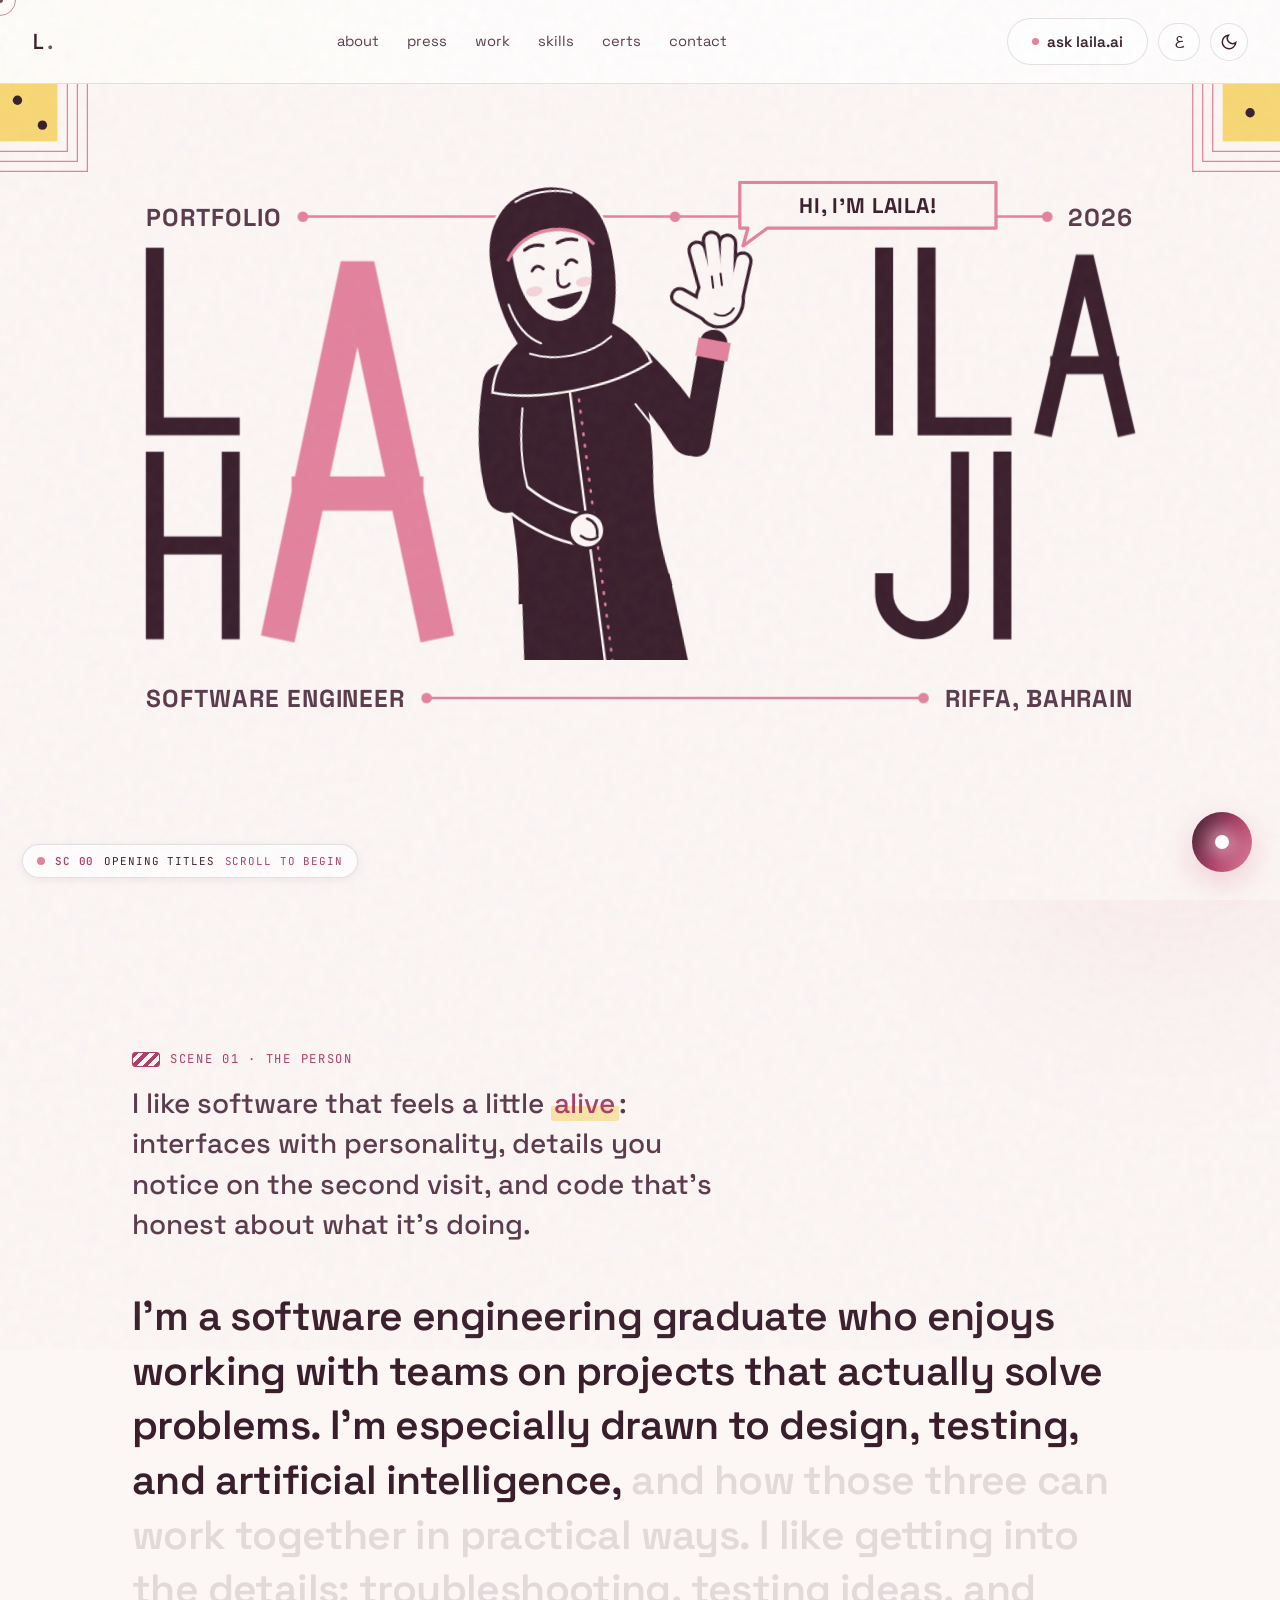
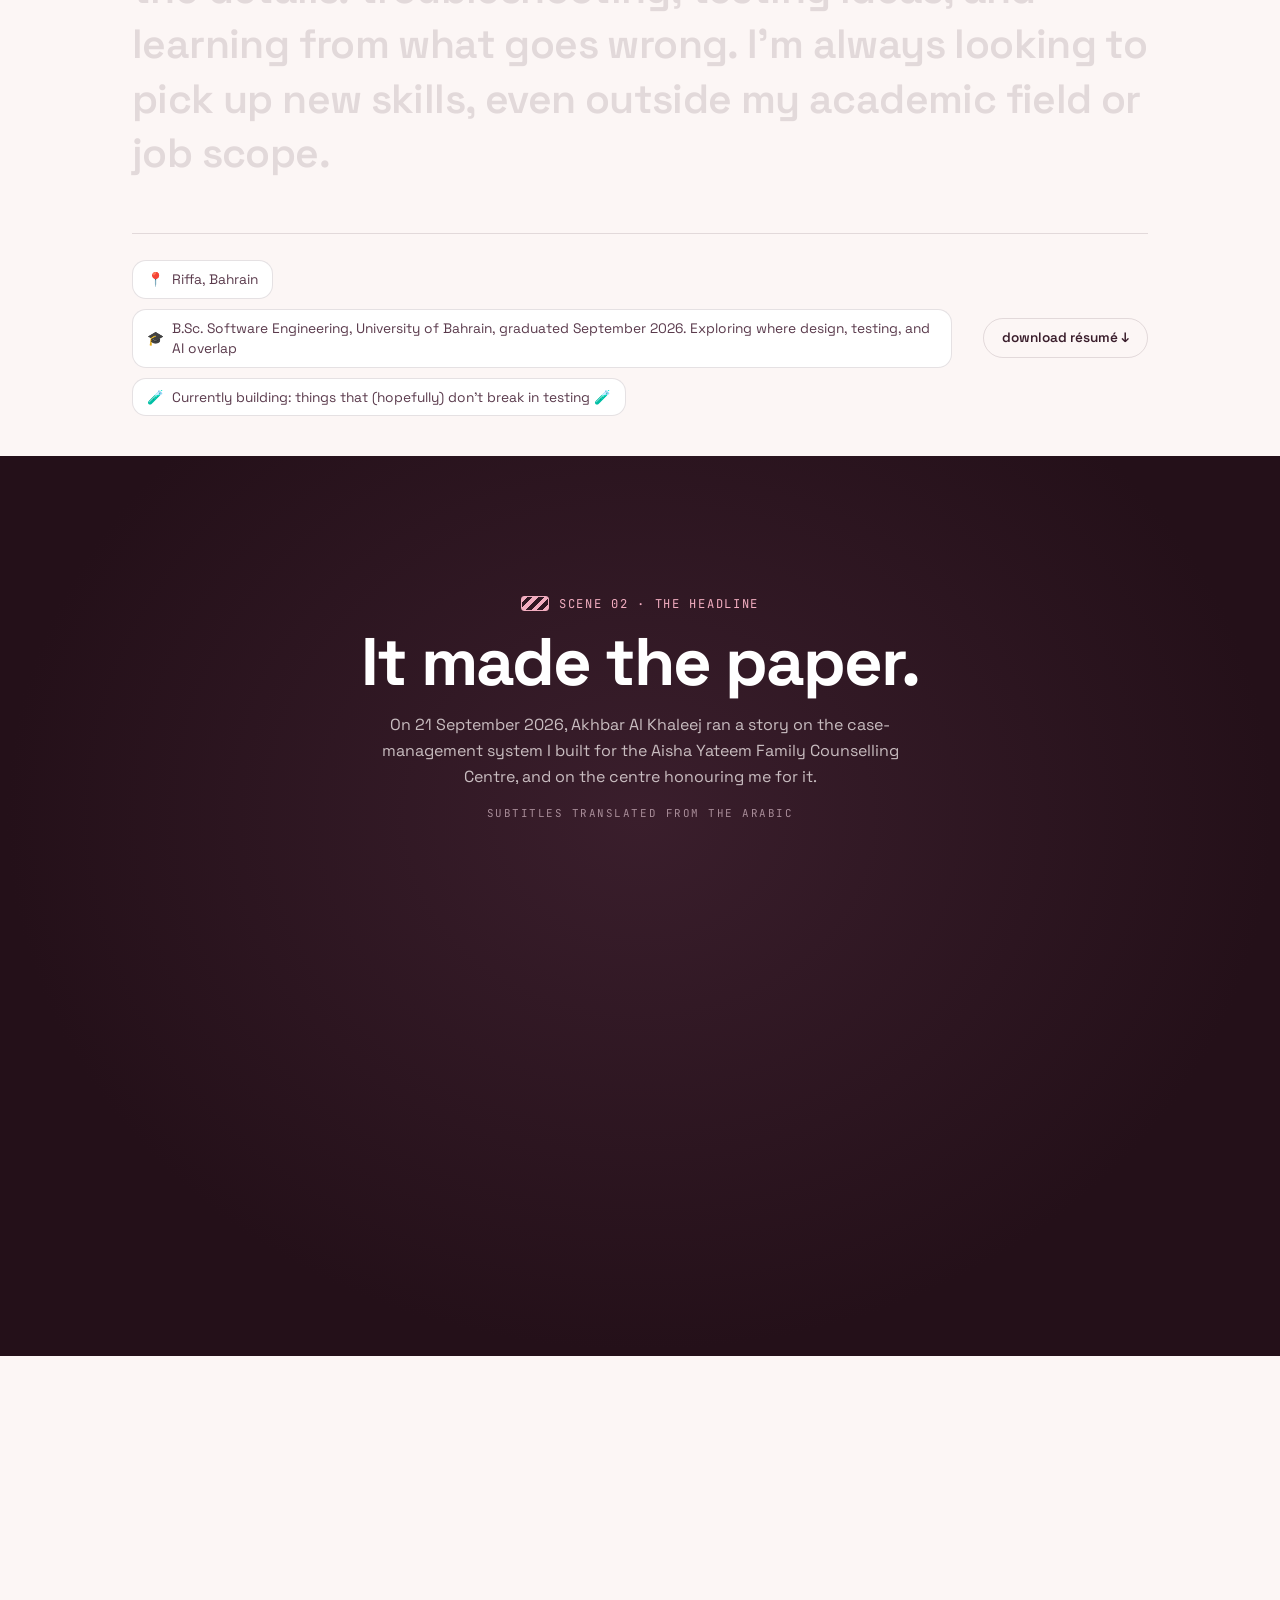
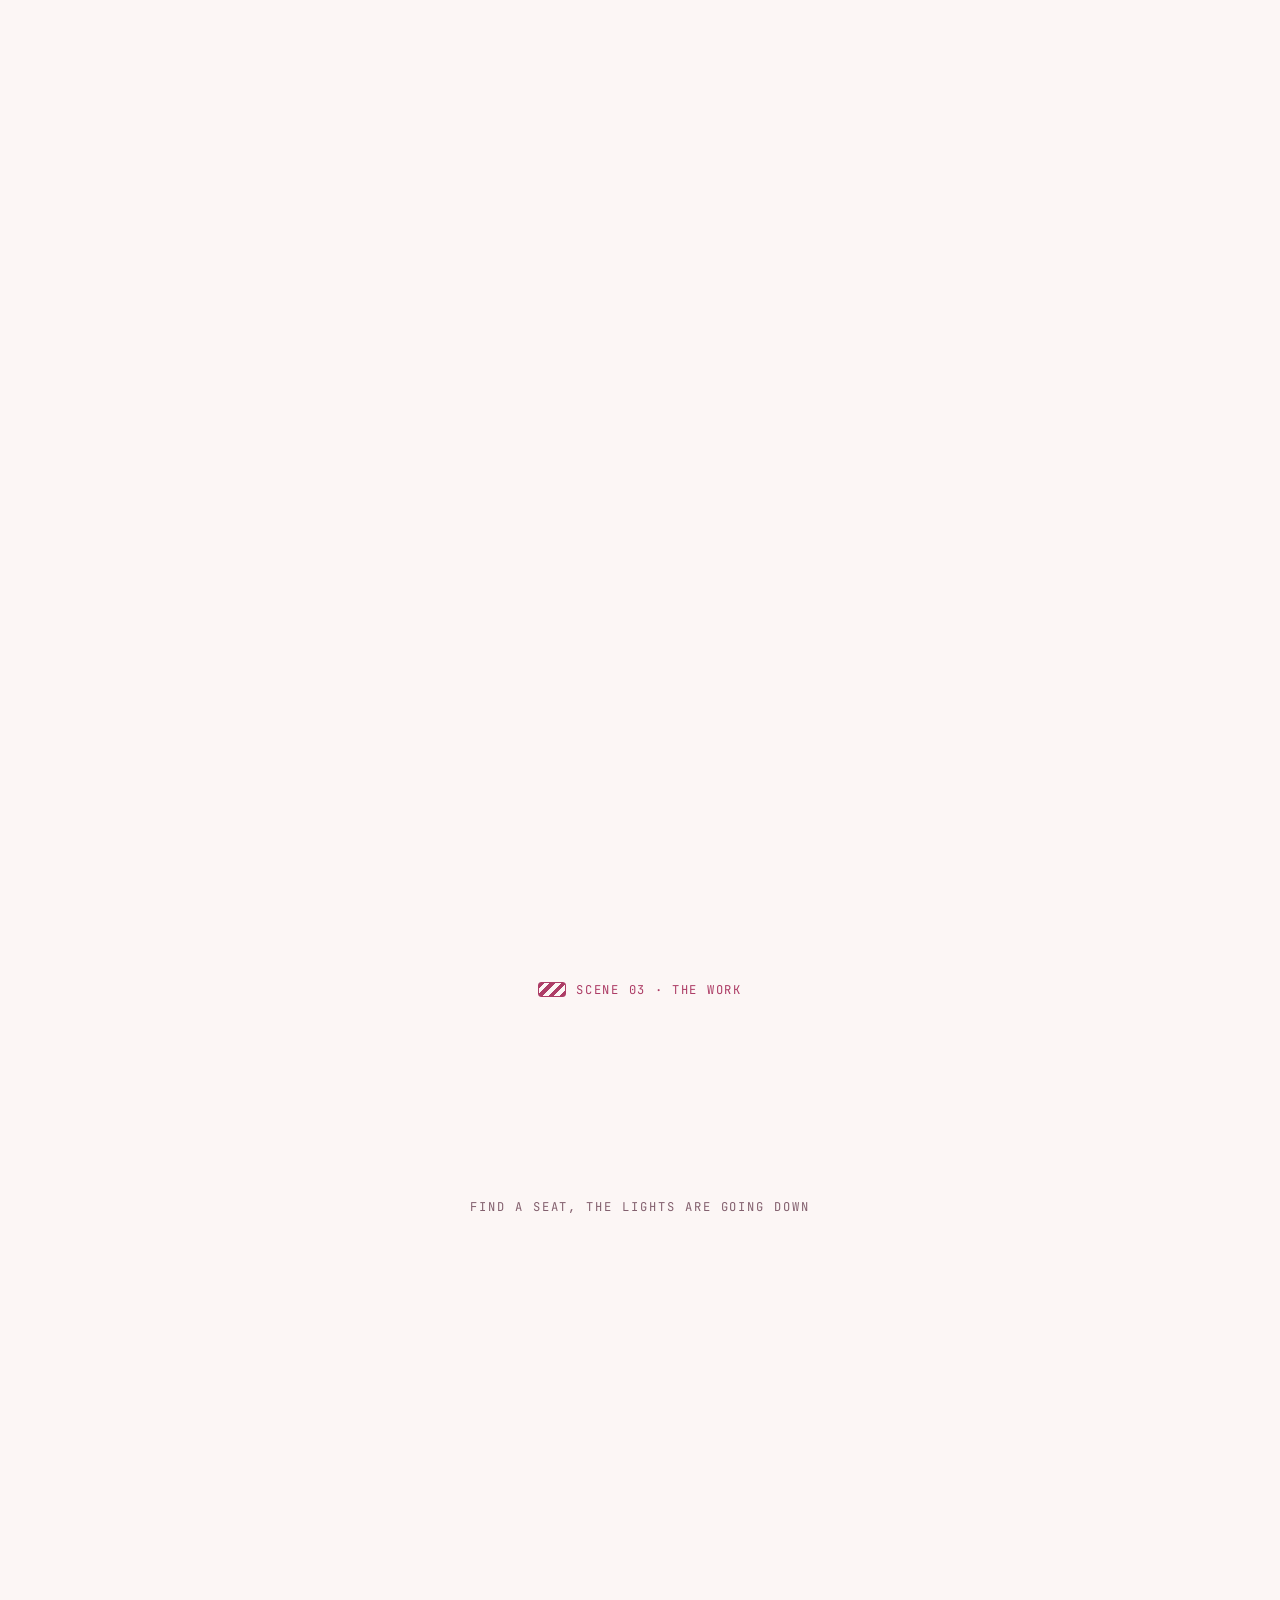
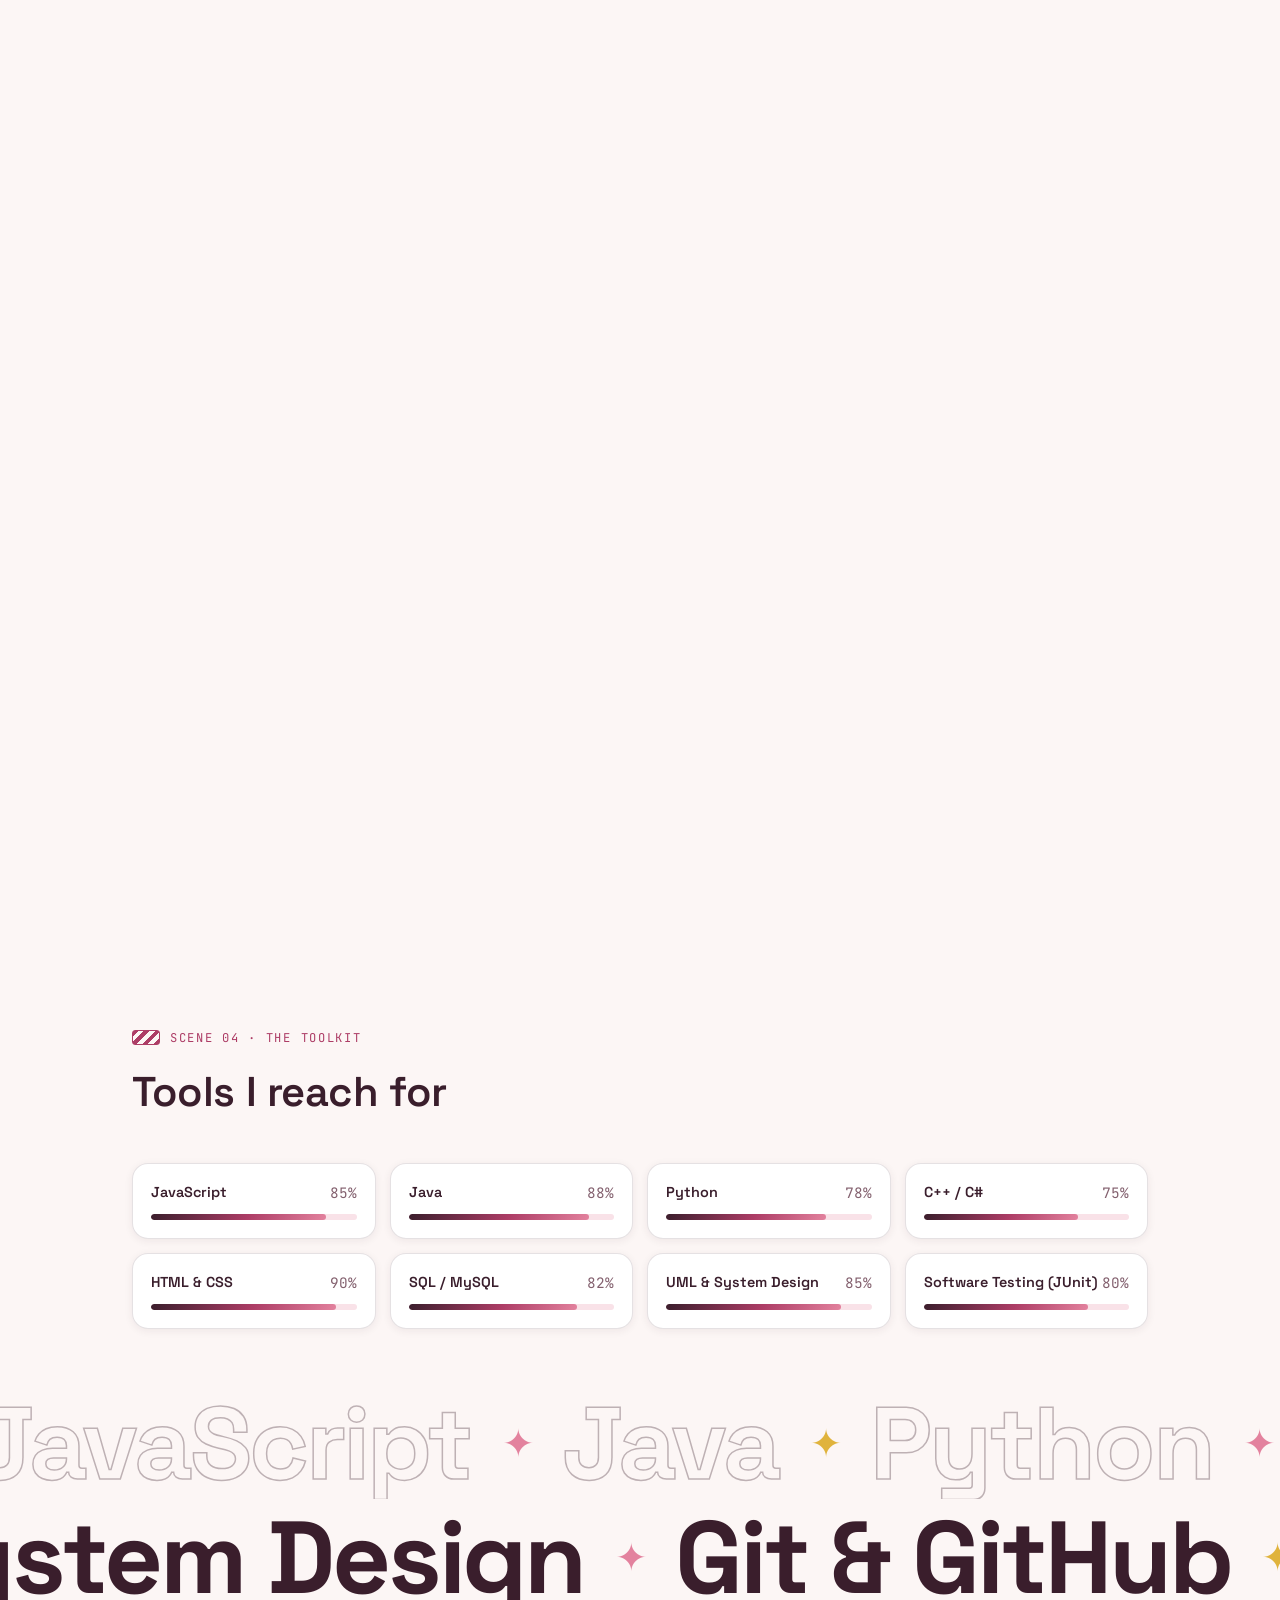
==== commit 6491980c: "مجاي اسولف لك جذب ... ذني اللي اذنني" ====
--- a/index.html
+++ b/index.html
@@ -18,8 +18,8 @@
      Arabic is loaded alongside them and takes over under [dir="rtl"]. It's
      loaded in both languages because the ع on the language toggle needs it. -->
 <link href="https://fonts.googleapis.com/css2?family=Space+Grotesk:wght@400;500;600;700&family=JetBrains+Mono:wght@400;500;600&family=IBM+Plex+Sans+Arabic:wght@400;500;600;700&display=swap" rel="stylesheet">
-<link rel="stylesheet" href="css/style.css?v=23">
-<link rel="stylesheet" href="css/cinema.css?v=8">
+<link rel="stylesheet" href="css/style.css?v=24">
+<link rel="stylesheet" href="css/cinema.css?v=11">
 <!-- Set lang/dir and theme before first paint — otherwise an Arabic visitor
      gets a visible LTR→RTL flip, and a dark-mode visitor a white flash. -->
 <script>
@@ -149,16 +149,39 @@
   </section>
 
   <!-- SCENE 03 · THE WORK
-       A film strip: pinned, and scrolled sideways on wide screens. -->
+       A screening, on wide screens: a title card, the lights go down, a
+       film-leader countdown, then one project per shot on the screen with
+       the reel's index beside it. Everywhere else, a grid of frames. The
+       room, leader, index, sprockets and flash only show in the screening. -->
   <section id="work" class="scene work" data-scene="3">
     <div class="work-pin">
+      <div class="work-room" aria-hidden="true"></div>
       <header class="work-head section">
         <p class="scene-kicker" data-i18n="kicker.work">scene 03 · the work</p>
-        <h2 class="section-title" data-i18n="title.work">Things I've shipped</h2>
-        <p class="work-hint" data-i18n="work.hint">keep scrolling, the reel moves sideways</p>
+        <h2 class="work-title" data-i18n="title.work">Now showing</h2>
+        <p class="work-hint" data-i18n="work.hint">find a seat, the lights are going down</p>
       </header>
-      <div class="filmstrip">
-        <div id="projects-grid" class="projects-track"></div>
+      <div class="work-iris" aria-hidden="true"></div>
+      <div class="work-leader" aria-hidden="true">
+        <span class="leader-ring"></span>
+        <span class="leader-ring leader-ring-2"></span>
+        <span class="leader-cross"></span>
+        <span class="leader-hand"></span>
+        <span class="leader-num">3</span>
+        <span class="leader-num">2</span>
+        <span class="leader-num">1</span>
+      </div>
+      <div class="work-stage">
+        <ol class="work-index" id="work-index" data-i18n-aria-label="work.index" aria-label="the reel"></ol>
+        <div class="work-screen">
+          <div class="work-gate">
+            <span class="work-sprockets" aria-hidden="true"></span>
+            <div id="projects-grid" class="projects-track"></div>
+            <span class="work-sprockets work-sprockets-end" aria-hidden="true"></span>
+            <span class="work-flash" aria-hidden="true"></span>
+          </div>
+          <p class="work-counter" id="work-counter" aria-hidden="true"></p>
+        </div>
       </div>
     </div>
   </section>
@@ -244,13 +267,13 @@
      js/vendor so the site still has no build step and no CDN to depend on. -->
 <script src="js/vendor/gsap.min.js?v=3.15.0"></script>
 <script src="js/vendor/ScrollTrigger.min.js?v=3.15.0"></script>
-<script src="js/data.js?v=22"></script>
-<script src="js/data.ar.js?v=21"></script>
-<script src="js/i18n.js?v=22"></script>
+<script src="js/data.js?v=24"></script>
+<script src="js/data.ar.js?v=23"></script>
+<script src="js/i18n.js?v=24"></script>
 <script src="js/particles.js?v=20"></script>
-<script src="js/ai-assistant.js?v=20"></script>
+<script src="js/ai-assistant.js?v=21"></script>
 <script src="js/poster.js?v=2"></script>
-<script src="js/cinema.js?v=4"></script>
-<script src="js/app.js?v=23"></script>
+<script src="js/cinema.js?v=7"></script>
+<script src="js/app.js?v=25"></script>
 </body>
 </html>
--- a/css/style.css
+++ b/css/style.css
@@ -418,6 +418,81 @@
   background: var(--grad-soft); border: 1px solid var(--border);
 }
 
+/* build progress: a meter, then a rail of parts. Finished parts are filled
+   peony, the one on the bench is butter and pulses, the rest are hollow on
+   a dashed rail. The rail sits on the inline-start side, so it mirrors. */
+.pm-road-meter { display: flex; align-items: center; gap: 12px; }
+.pm-road-bar { flex: 1; height: 8px; border-radius: 999px; background: var(--bg-soft); overflow: hidden; }
+.pm-road-fill { display: block; height: 100%; border-radius: inherit; background: var(--grad-vivid); transform-origin: left center; }
+.pm-road-count { font-family: var(--font-mono); font-size: .75rem; color: var(--ink-faint); white-space: nowrap; }
+
+.pm-road { list-style: none; margin: 22px 0 0; padding: 0; }
+.pm-road-step {
+  position: relative; display: grid; grid-template-columns: 22px 1fr auto;
+  column-gap: 14px; align-items: start; padding-bottom: 18px;
+}
+.pm-road-step:last-child { padding-bottom: 0; }
+/* node centre and rail both sit 10px down and 11px in, and the rail runs
+   on to the next node's centre */
+.pm-road-node {
+  position: relative; z-index: 1; justify-self: center; margin-top: 3px;
+  width: 14px; height: 14px; border-radius: 50%;
+  background: var(--bg); border: 2px solid var(--accent-2);
+}
+.pm-road-line {
+  position: absolute; top: 10px; bottom: -10px; inset-inline-start: 10px; width: 2px;
+  background: var(--accent-3); transform-origin: top center;
+}
+.is-next .pm-road-line,
+.is-planned .pm-road-line { background: repeating-linear-gradient(to bottom, var(--accent-2) 0 3px, transparent 3px 7px); opacity: .45; }
+.is-done .pm-road-node { background: var(--accent-3); border-color: var(--accent-3); }
+.is-next .pm-road-node { background: var(--butter); border-color: var(--butter-600); animation: roadNext 1.8s infinite; }
+.is-planned .pm-road-node { opacity: .6; }
+@keyframes roadNext {
+  0% { box-shadow: 0 0 0 0 rgba(var(--butter-rgb), .75); }
+  70% { box-shadow: 0 0 0 8px rgba(var(--butter-rgb), 0); }
+  100% { box-shadow: 0 0 0 0 rgba(var(--butter-rgb), 0); }
+}
+
+.pm-road-body { min-width: 0; }
+.pm-road-part { display: block; font-family: var(--font-mono); font-size: .68rem; letter-spacing: .12em; text-transform: uppercase; color: var(--ink-faint); }
+.pm-road-body strong { display: block; margin-top: 2px; font-size: .95rem; line-height: 1.4; }
+.is-planned .pm-road-body strong { color: var(--ink-soft); font-weight: 600; }
+.pm-road-note { display: block; margin-top: 4px; font-size: .86rem; line-height: 1.6; color: var(--ink-faint); }
+.pm-road-status {
+  margin-top: 1px; padding: 3px 9px; border-radius: 999px; white-space: nowrap;
+  font-family: var(--font-mono); font-size: .66rem; font-weight: 600;
+  border: 1px solid var(--border); color: var(--ink-faint);
+}
+.is-done .pm-road-status { color: var(--on-soft); background: var(--bg-soft); border-color: transparent; }
+/* text on butter is always mulberry */
+.is-next .pm-road-status { color: var(--plum-900); background: var(--butter); border-color: var(--butter-600); }
+
+/* the model's own words on a ruled exercise-book page, like its local web
+   page: the prompt in pencil, the model's words in ink, a peony margin
+   rule. A div rather than a <p>, so the .pm-block p rules can't change
+   its line-height and walk the text off the ruling. One rule per 1.9em
+   line, starting at the top padding. */
+.pm-sample { margin: 0; }
+.pm-sample-page {
+  padding: 18px 22px 18px 54px; border-radius: 12px; border: 1px solid var(--border);
+  font-family: 'Space Grotesk', system-ui, sans-serif; font-size: 1rem; line-height: 1.9em; color: var(--ink);
+  background-color: var(--surface);
+  background-image:
+    linear-gradient(90deg, transparent 38px, rgba(var(--peony-rgb), .55) 38px, rgba(var(--peony-rgb), .55) 40px, transparent 40px),
+    linear-gradient(to bottom, transparent calc(100% - 1px), var(--border) calc(100% - 1px));
+  background-size: 100% 100%, 100% 1.9em;
+  background-repeat: no-repeat, repeat;
+  background-position: 0 0, 0 18px;
+}
+.pm-sample-prompt { color: var(--ink-faint); }
+.pm-sample-caret {
+  display: inline-block; width: 2px; height: 1.1em; margin-inline-start: 3px; vertical-align: -.18em;
+  background: var(--accent-3); animation: caretBlink 1s steps(1) infinite;
+}
+@keyframes caretBlink { 50% { opacity: 0; } }
+.pm-sample figcaption { margin-top: 8px; font-family: var(--font-mono); font-size: .75rem; line-height: 1.6; color: var(--ink-faint); }
+
 /* ---------- contact ---------- */
 .contact-section { text-align: center; }
 .contact-sub { color: var(--ink-soft); max-width: 50ch; margin: 0 auto 36px; }
@@ -571,6 +646,12 @@
 :root[dir="rtl"] .pm-stat b { text-align: center; }
 :root[dir="rtl"] .pm-chips span { text-align: start; }
 
+/* the roadmap meter fills from the right in Arabic, and its tracked-out
+   part labels go back to zero spacing like every other label */
+:root[dir="rtl"] .pm-road-fill { transform-origin: right center; }
+:root[dir="rtl"] .pm-road-part { letter-spacing: 0; font-size: .74rem; }
+:root[dir="rtl"] .pm-road-note { line-height: 1.85; }
+
 /* the butterflies drift with the reading direction: right-to-left in Arabic */
 :root[dir="rtl"] .butterfly { left: auto; right: -8%; animation-name: butterflyDriftRtl; }
 @keyframes butterflyDriftRtl {
--- a/css/cinema.css
+++ b/css/cinema.css
@@ -360,14 +360,35 @@
 }
 
 /* =========================================================
-   SCENE 03 · THE WORK — the film strip
+   SCENE 03 · THE WORK — the screening
+   By default a big title over a grid of frames. Under .is-reel
+   (cinema.js, wide and tall windows with motion) it's a screening
+   room: the title card, then the leader, then one frame at a
+   time in the gate, with the reel's index beside it.
    ========================================================= */
 .work { position: relative; }
-.work-pin { position: relative; padding: 130px 0 50px; }
+.work-pin { position: relative; padding: 130px 0 60px; }
 .work-head.section { padding-top: 0; padding-bottom: 0; }
-.work-head .section-title { margin-bottom: 10px; }
-.work-hint { display: none; margin: 0; font-family: var(--font-mono); font-size: .74rem; color: var(--ink-faint); }
-.filmstrip { position: relative; margin-top: 30px; }
+.work-title {
+  margin: 0; font-size: clamp(2.8rem, 9vw, 7.5rem); font-weight: 700;
+  line-height: .98; letter-spacing: -.045em; color: var(--ink);
+}
+:root[dir="rtl"] .work-title { letter-spacing: 0; line-height: 1.3; }
+/* the title's words, split by cinema.js: each rises out of its own mask
+   (padded so descenders and Arabic marks aren't cropped by it), and the
+   last one gets a highlighter swipe like the one in scene 01 */
+.wt { display: inline-block; overflow: hidden; vertical-align: top; padding: .08em .03em .16em; margin: -.08em -.03em -.16em; }
+.wt-in { display: inline-block; }
+.wt:last-child .wt-in { background: linear-gradient(transparent 62%, rgba(var(--butter-rgb), .6) 0) no-repeat 0 0 / 100% 100%; }
+:root[data-theme="dark"] .wt:last-child .wt-in { background-image: linear-gradient(transparent 62%, rgba(var(--butter-rgb), .3) 0); }
+:root[dir="rtl"] .wt:last-child .wt-in { background-position: 100% 0; }
+.work-hint {
+  display: none; margin: 22px 0 0; font-family: var(--font-mono); font-size: .76rem;
+  letter-spacing: .16em; text-transform: uppercase; color: var(--ink-faint);
+}
+/* the screening's furniture: only built into the room under .is-reel */
+.work-room, .work-iris, .work-leader, .work-index, .work-sprockets, .work-flash, .work-counter { display: none; }
+.work-stage { margin-top: 44px; }
 .projects-track {
   display: grid; grid-template-columns: repeat(auto-fit, minmax(280px, 1fr)); gap: 22px;
   max-width: 1080px; margin: 0 auto; padding: 0 32px;
@@ -400,6 +421,8 @@
 :root[dir="rtl"] .project-sticker { transform: rotate(4deg); }
 .project-sticker.is-live { background: var(--surface); border-color: var(--signal); color: var(--signal-ink); }
 .sticker-dot { flex: none; width: 6px; height: 6px; border-radius: 50%; background: currentColor; }
+/* still being built: the dot becomes a strip of hazard tape */
+.is-wip .sticker-dot { width: 15px; height: 7px; border-radius: 2px; background: repeating-linear-gradient(-45deg, var(--plum-900) 0 2.5px, transparent 2.5px 5px); }
 .is-live .sticker-dot { background: var(--signal); box-shadow: 0 0 0 0 rgba(var(--signal-rgb), .6); animation: pulseSignal 1.8s infinite; }
 @keyframes pulseSignal {
   0% { box-shadow: 0 0 0 0 rgba(var(--signal-rgb), .55); }
@@ -412,28 +435,151 @@
 .project-tags { position: relative; display: flex; flex-wrap: wrap; gap: 8px; }
 .project-tags span { font-family: var(--font-mono); font-size: .7rem; color: var(--on-soft); background: var(--bg-soft); padding: 3px 9px; border-radius: 999px; }
 .project-link { position: relative; display: inline-flex; margin-top: auto; padding-top: 16px; font-size: .85rem; font-weight: 600; color: var(--accent-2); }
-
-/* the strip itself — wide screens with motion only (cinema.js adds .is-strip) */
-.work.is-strip .work-pin { height: 100vh; padding: var(--nav-h) 0 0; display: flex; flex-direction: column; justify-content: center; overflow: hidden; }
-.work.is-strip .work-hint { display: block; }
-.work.is-strip .filmstrip {
-  margin-top: 24px; padding: 40px 0;
-  background: linear-gradient(180deg, rgb(var(--shade-rgb)) 0%, var(--plum-950) 50%, rgb(var(--shade-rgb)) 100%);
-  box-shadow: inset 0 1px 0 rgba(255,255,255,.05), inset 0 -1px 0 rgba(255,255,255,.05), 0 30px 60px -30px rgba(0,0,0,.6);
-}
-.work.is-strip .projects-track {
-  display: flex; width: max-content; max-width: none; gap: 30px;
-  margin: 0; padding: 0 8vw; position: relative; will-change: transform;
-}
-/* sprocket holes ride along with the frames */
-.work.is-strip .projects-track::before,
-.work.is-strip .projects-track::after {
-  content: ""; position: absolute; left: 0; right: 0; height: 14px;
-  background: url("data:image/svg+xml;utf8,<svg xmlns='http://www.w3.org/2000/svg' width='36' height='14'><rect x='10' y='1' width='16' height='12' rx='3' fill='%23fcf6f5' fill-opacity='.85'/></svg>") repeat-x;
-}
-.work.is-strip .projects-track::before { top: -28px; }
-.work.is-strip .projects-track::after { bottom: -28px; }
-.work.is-strip .project-card { flex: none; width: min(410px, 76vw); min-height: min(430px, 54vh); }
+/* the frame's number, huge and outlined, tucked into the corner behind
+   the content (which is positioned, so it paints on top) */
+.project-num {
+  position: absolute; bottom: -.16em; inset-inline-end: 12px;
+  font-size: 6.5rem; font-weight: 700; line-height: 1; letter-spacing: -.05em; direction: ltr;
+  color: transparent; -webkit-text-stroke: 1.5px rgba(var(--peony-rgb), .3); pointer-events: none;
+}
+
+/* ---------- the screening (cinema.js adds .is-reel) ---------- */
+.work.is-reel .work-pin { height: 100vh; padding: 0; overflow: hidden; }
+
+/* the room, dark in either theme, with the projector's beam falling from
+   the booth onto the screen */
+.work.is-reel .work-room {
+  display: block; position: absolute; inset: 0; z-index: 0;
+  background: radial-gradient(ellipse at 50% 35%, var(--screen-2) 0%, rgb(var(--shade-rgb)) 78%);
+}
+.work.is-reel .work-room::before {
+  content: ""; position: absolute; inset: 0;
+  background: radial-gradient(ellipse 55% 60% at 50% -8%, rgba(var(--petal-rgb), .13), transparent 70%);
+}
+
+/* the title card, centred on the page before the lights go down */
+.work.is-reel .work-head {
+  position: absolute; inset: 0; z-index: 2; max-width: none;
+  display: flex; flex-direction: column; align-items: center; justify-content: center;
+  padding: var(--nav-h) 24px 0; text-align: center;
+}
+.work.is-reel .work-title { font-size: clamp(4rem, 13vw, 12rem); }
+.work.is-reel .work-hint { display: block; }
+
+/* the lights going down: an iris of dark that cinema.js closes by
+   shrinking --iris, the radius of the clear centre */
+.work.is-reel .work-iris {
+  --iris: 110vmax;
+  display: block; position: absolute; inset: 0; z-index: 3; pointer-events: none;
+  background: radial-gradient(circle at 50% 55%, transparent var(--iris), rgb(var(--shade-rgb)) calc(var(--iris) + 18vmax));
+}
+
+/* the film leader: rings, crosshair, a sweeping hand, 3 · 2 · 1 */
+.work.is-reel .work-leader {
+  display: block; position: absolute; z-index: 4; inset: var(--nav-h) 0 0; margin: auto;
+  width: min(52vh, 420px); height: min(52vh, 420px);
+}
+.leader-ring { position: absolute; inset: 0; border-radius: 50%; border: 2px solid rgba(var(--petal-rgb), .5); }
+.leader-ring-2 { inset: 10%; border-width: 1px; border-color: rgba(var(--petal-rgb), .26); }
+.leader-cross { position: absolute; inset: -14%; }
+.leader-cross::before, .leader-cross::after { content: ""; position: absolute; background: rgba(var(--petal-rgb), .2); }
+.leader-cross::before { left: 0; right: 0; top: 50%; height: 1px; }
+.leader-cross::after { top: 0; bottom: 0; left: 50%; width: 1px; }
+.leader-hand {
+  position: absolute; left: 50%; top: 0; width: 2px; height: 50%; margin-left: -1px;
+  transform-origin: 50% 100%; background: linear-gradient(to top, rgba(var(--peony-rgb), .1), var(--peony-400));
+}
+.leader-num {
+  position: absolute; inset: 0; display: grid; place-items: center;
+  font-family: var(--font-mono); font-size: min(24vh, 190px); font-weight: 600; line-height: 1; color: var(--petal);
+}
+
+/* the stage: the reel's index, then the screen with its counter */
+.work.is-reel .work-stage {
+  position: absolute; inset: var(--nav-h) 0 0; z-index: 4; margin: 0;
+  display: grid; grid-template-columns: 210px minmax(0, 1fr); align-items: center; gap: 44px;
+  padding: 3vh 5vw 4vh;
+}
+.work.is-reel .work-index { display: flex; flex-direction: column; gap: 2px; margin: 0; padding: 0; list-style: none; }
+.work-index button {
+  display: flex; align-items: baseline; gap: 12px; width: 100%; padding: 8px 12px;
+  background: none; border: 0; border-inline-start: 2px solid transparent;
+  border-start-end-radius: 8px; border-end-end-radius: 8px;
+  font-family: var(--font-mono); font-size: .74rem; text-align: start;
+  color: rgba(var(--petal-rgb), .42); cursor: pointer;
+  transition: color .3s ease, background-color .3s ease, border-color .3s ease;
+}
+.work-index b { font-weight: 600; }
+.work-index span { min-width: 0; overflow: hidden; text-overflow: ellipsis; white-space: nowrap; }
+.work-index button:hover { color: rgba(var(--petal-rgb), .82); }
+.work-index button.is-active { color: var(--petal); background: rgba(255, 255, 255, .06); border-inline-start-color: var(--peony-400); }
+.work-index button.is-active b { color: var(--peony-400); }
+.work-index button:focus-visible { outline: 2px solid var(--peony-400); outline-offset: 2px; }
+
+.work.is-reel .work-screen { width: 100%; max-width: 1060px; justify-self: center; }
+/* the gate: a frame of film base with sprocket holes down both sides */
+.work.is-reel .work-gate {
+  position: relative; height: min(600px, calc(100vh - var(--nav-h) - 7vh - 34px));
+  border-radius: 10px; background: rgb(var(--shade-rgb));
+  box-shadow: 0 0 0 1px rgba(255, 255, 255, .05), 0 40px 120px -30px rgba(0, 0, 0, .9), 0 0 140px rgba(var(--petal-rgb), .07);
+}
+/* one hole per 32px — cinema.js advances them three holes a frame */
+.work.is-reel .work-sprockets {
+  display: block; position: absolute; top: 0; bottom: 0; inset-inline-start: 8px; width: 18px;
+  background: url("data:image/svg+xml;utf8,<svg xmlns='http://www.w3.org/2000/svg' width='18' height='32'><rect x='3' y='9' width='12' height='14' rx='3' fill='%23fcf6f5' fill-opacity='.55'/></svg>") repeat-y 0 0;
+}
+.work.is-reel .work-sprockets-end { inset-inline-start: auto; inset-inline-end: 8px; }
+.work.is-reel .projects-track { position: absolute; inset: 14px 34px; display: block; max-width: none; margin: 0; padding: 0; }
+.work.is-reel .work-flash {
+  display: block; position: absolute; inset: 14px 34px; z-index: 4;
+  border-radius: 16px; background: var(--petal); opacity: 0; pointer-events: none;
+}
+/* centred: the HUD and the assistant's orb own the two bottom corners */
+.work.is-reel .work-counter {
+  display: block; min-height: 1.4em; margin: 12px 0 0; text-align: center;
+  font-family: var(--font-mono); font-size: .7rem; letter-spacing: .16em; text-transform: uppercase;
+  color: rgba(var(--petal-rgb), .55);
+}
+:root[dir="rtl"] .work.is-reel .work-counter { letter-spacing: 0; }
+
+/* a frame on the screen: the number and emoji on one side, the story on
+   the other. GSAP drives its transform and clip, so no transform
+   transition or hover lift here to fight it. */
+.work.is-reel .project-card {
+  position: absolute; inset: 0; min-height: 0;
+  display: grid; grid-template-columns: minmax(0, .8fr) minmax(0, 1.2fr); grid-auto-rows: min-content;
+  align-content: center; column-gap: 6%; padding: 58px 6% 44px; border-radius: 16px;
+  box-shadow: none; transition: border-color .3s ease;
+}
+.work.is-reel .project-card:hover { transform: none; box-shadow: none; }
+.work.is-reel .frame-no { top: 24px; inset-inline-start: 28px; font-size: .72rem; }
+.work.is-reel .project-sticker { top: 20px; inset-inline-end: 22px; font-size: .74rem; padding: 6px 13px; }
+.work.is-reel .project-num {
+  position: relative; inset: auto; grid-column: 1; grid-row: 1 / span 4; align-self: center; justify-self: center;
+  font-size: clamp(7rem, min(16vw, 30vh), 15rem); line-height: .85; -webkit-text-stroke: 2px var(--accent-3);
+}
+.work.is-reel .project-emoji {
+  grid-column: 1; grid-row: 1 / span 4; align-self: end; justify-self: end; margin: 0;
+  font-size: clamp(2.6rem, 7vh, 4rem); filter: drop-shadow(0 10px 14px rgba(0, 0, 0, .18));
+}
+.work.is-reel .project-title,
+.work.is-reel .project-desc,
+.work.is-reel .project-tags,
+.work.is-reel .project-link { grid-column: 2; }
+.work.is-reel .project-title { margin-bottom: 14px; font-size: clamp(1.5rem, min(2.6vw, 4.4vh), 2.6rem); line-height: 1.12; letter-spacing: -.02em; }
+:root[dir="rtl"] .work.is-reel .project-title { letter-spacing: 0; line-height: 1.4; }
+.work.is-reel .project-desc { max-width: 48ch; margin-bottom: 18px; font-size: clamp(.92rem, 2vh, 1.06rem); line-height: 1.65; }
+.work.is-reel .project-link {
+  justify-self: start; margin-top: 24px; padding: 10px 20px; border-radius: 999px;
+  background: var(--grad-cta); color: var(--on-grad); box-shadow: var(--shadow-md); font-size: .9rem;
+}
+
+/* without the room for the index, the screen takes the whole stage; the
+   counter still says where in the reel you are */
+@media (max-width: 1179px) {
+  .work.is-reel .work-stage { grid-template-columns: minmax(0, 1fr); }
+  .work.is-reel .work-index { display: none; }
+}
 
 /* =========================================================
    SCENE 04 · THE TOOLKIT
